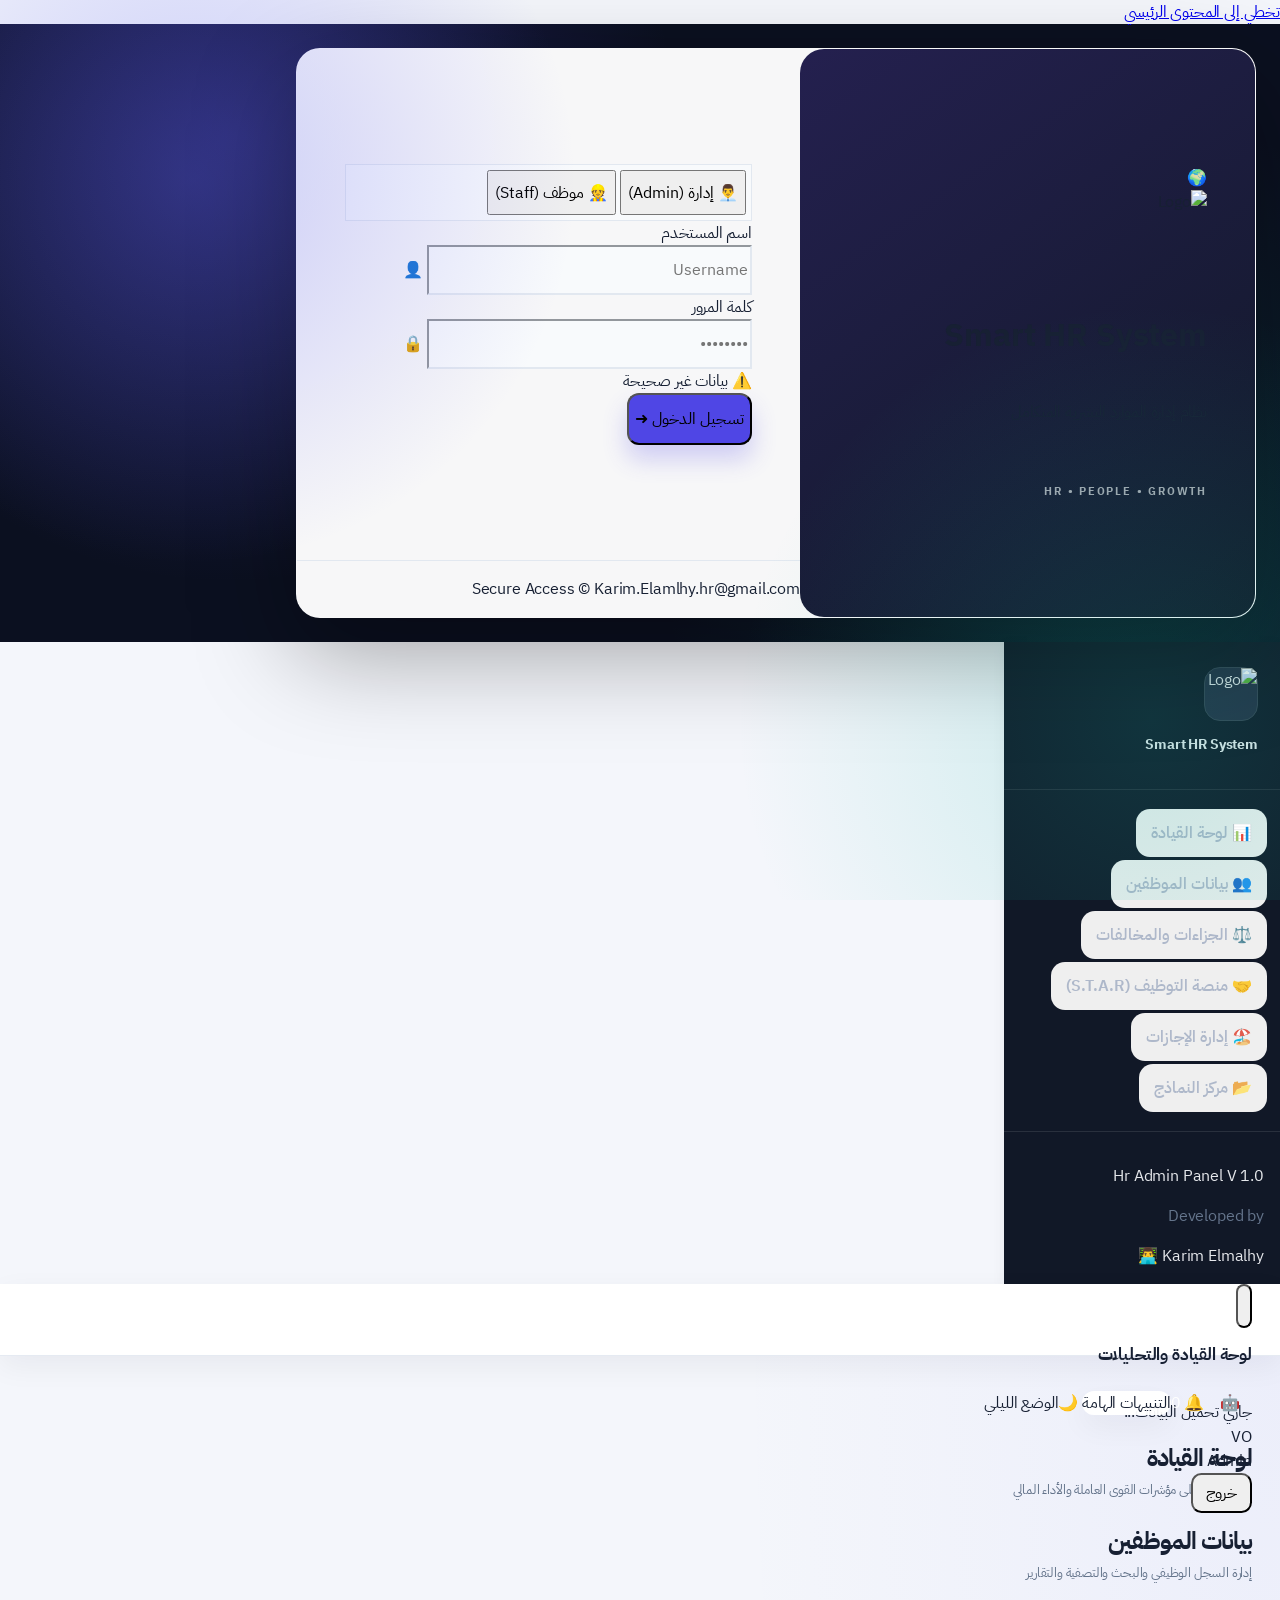
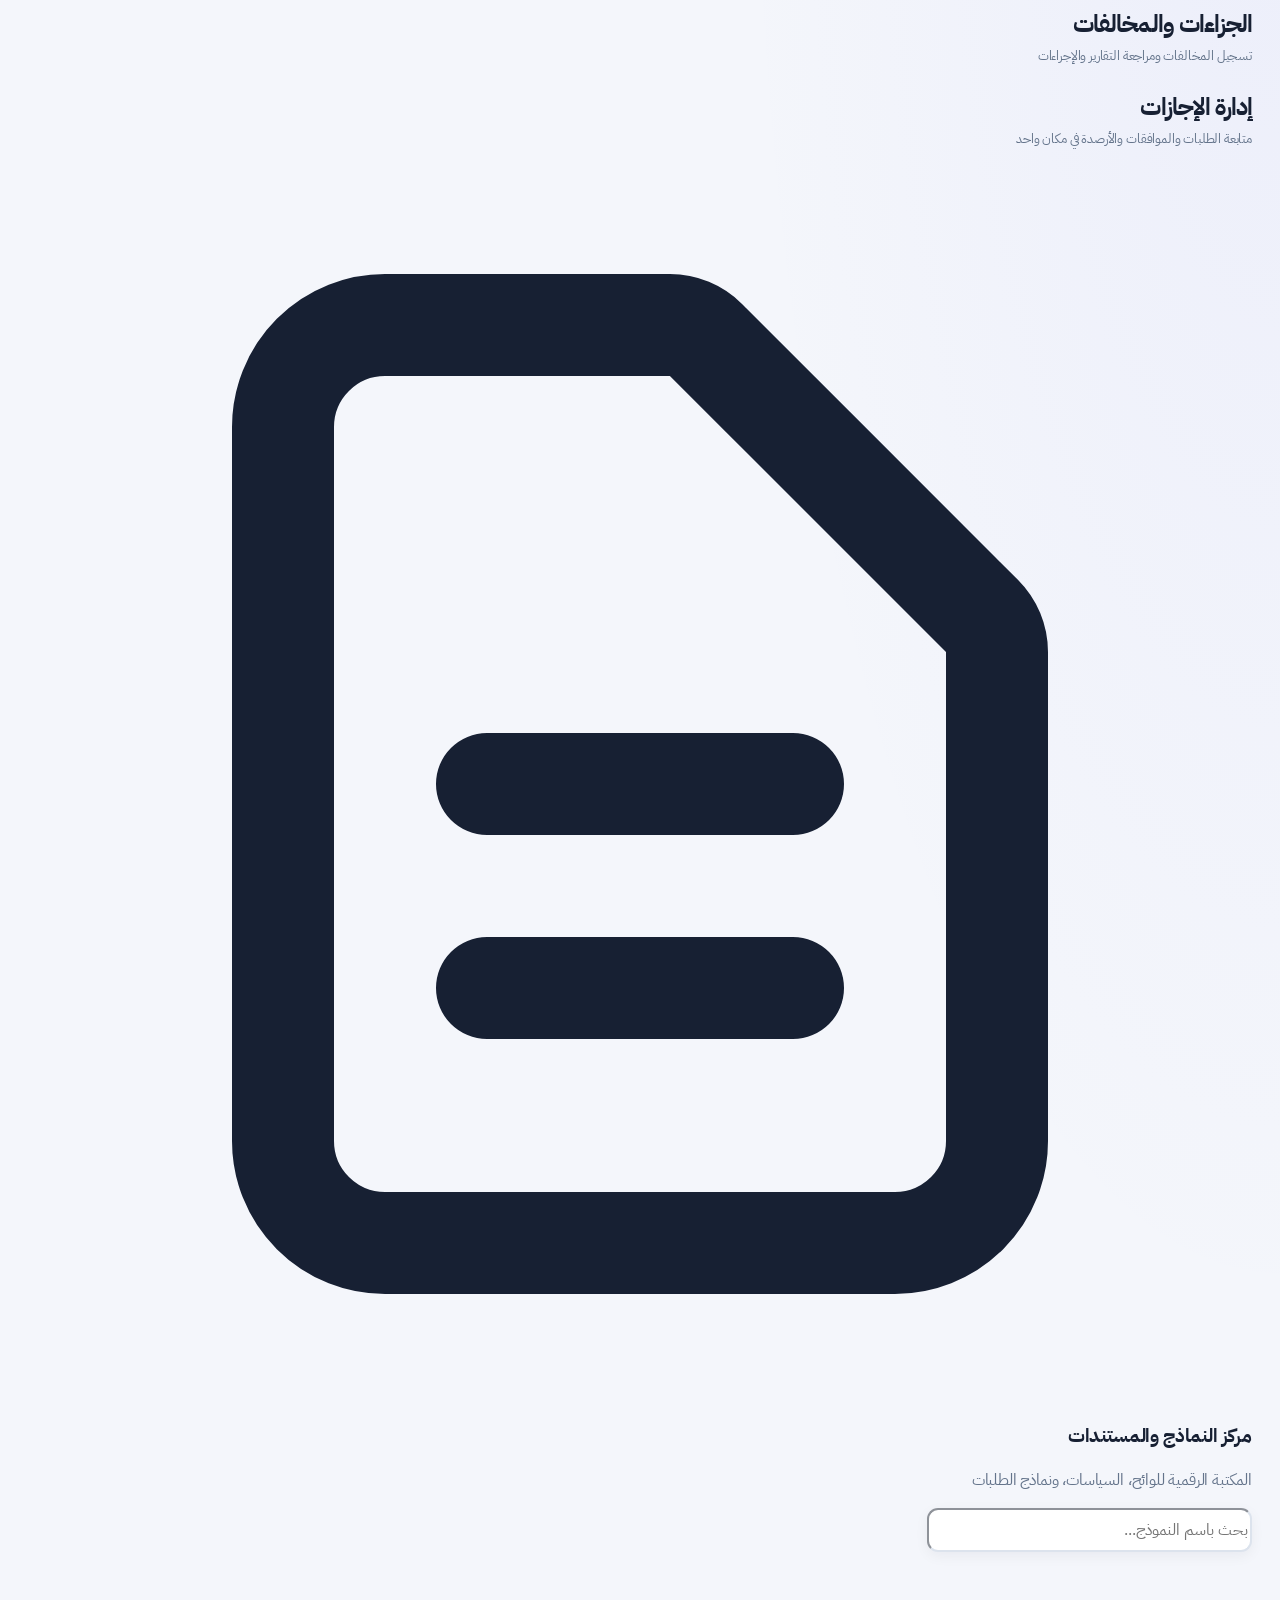
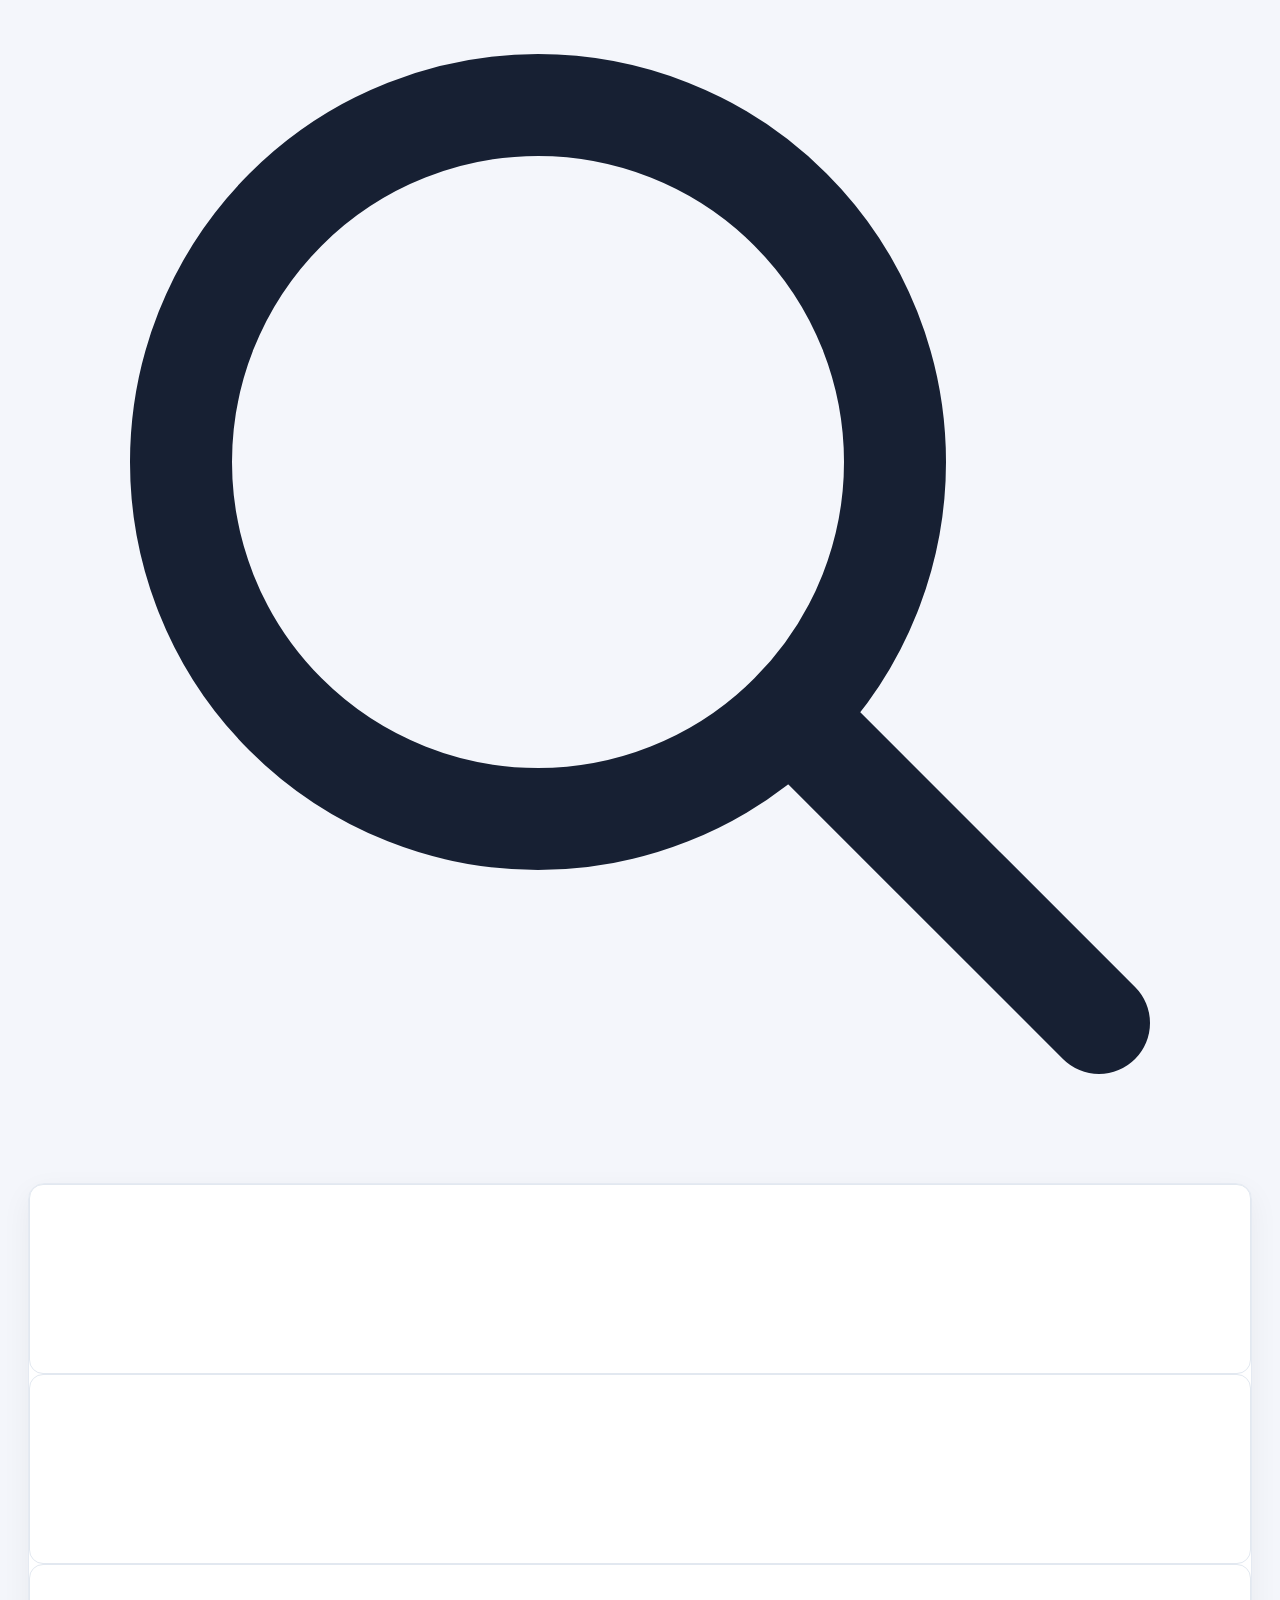
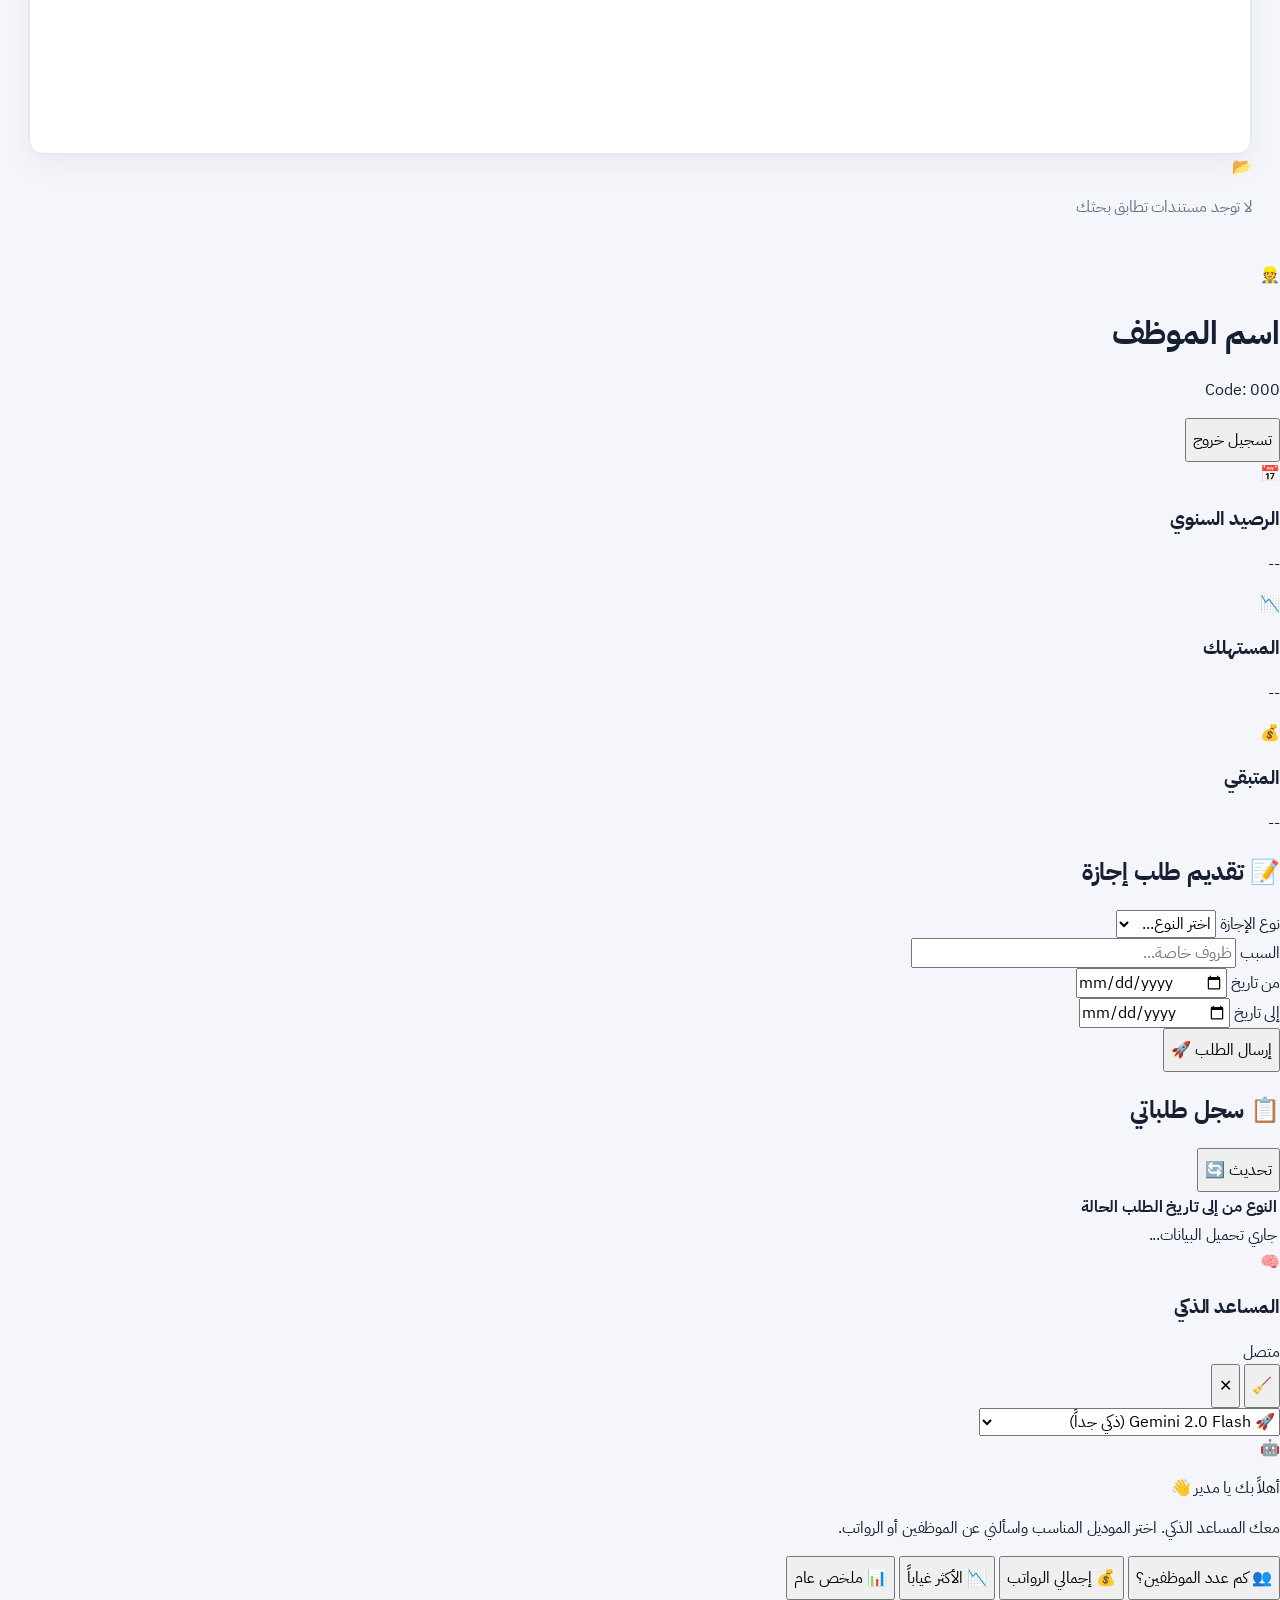
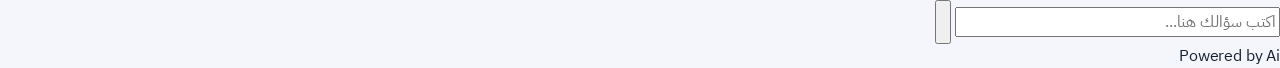
==== index.html @ 177638de "Hide employee portal when signing out" ====
<!DOCTYPE html>
<html dir="rtl" lang="ar">

<head>
  <meta charset="UTF-8">
  <meta name="viewport" content="width=device-width, initial-scale=1">
  <base target="_top">
  <script src="https://cdn.sheetjs.com/xlsx-latest/package/dist/xlsx.full.min.js"></script>
  <script src="js/config.js"></script>
  <script src="js/api_adapter.js"></script>
  <link href="https://fonts.googleapis.com/css2?family=Cairo:wght@400;500;600;700;800&family=IBM+Plex+Sans+Arabic:wght@400;500;600;700&display=swap" rel="stylesheet">
  <script src="https://cdn.tailwindcss.com"></script>
  <script>
    tailwind.config = {
      darkMode: 'class',
      theme: {
        extend: {
          colors: {
            virginia: {
              50: 'var(--color-primary-50)',
              100: 'var(--color-primary-100)',
              200: 'var(--color-primary-200)',
              300: 'var(--color-primary-300)',
              400: 'var(--color-primary-400)',
              500: 'var(--color-primary-500)',
              600: 'var(--color-primary-600)',
              700: 'var(--color-primary-700)',
              800: 'var(--color-primary-800)',
              900: 'var(--color-primary-900)'
            }
          },
          fontFamily: { cairo: ['Cairo', 'sans-serif'] }
        }
      }
    }
  </script>
  <link rel="icon" href="https://cdn-icons-png.flaticon.com/512/9187/9187604.png" type="image/png">
  <link rel="stylesheet" href="css/style.css">
  <link rel="stylesheet" href="css/design-system.css">
</head>

<body
    class="bg-gray-100 font-cairo text-gray-800 selection:bg-virginia-200 selection:text-virginia-900 overflow-hidden">

  <a href="#main-content" class="sr-only focus:not-sr-only focus:fixed focus:top-3 focus:right-3 focus:z-[100] focus:bg-white focus:text-virginia-800 focus:px-4 focus:py-3 focus:rounded-lg focus:shadow-lg">تخطي إلى المحتوى الرئيسي</a>

  <div id="login-screen" class="min-h-screen flex items-center justify-center relative bg-cover bg-center"
    style="background-image: url('https://images.unsplash.com/photo-1497215728101-856f4ea42174?ixlib=rb-1.2.1&auto=format&fit=crop&w=1950&q=80');">
    <div class="absolute inset-0 bg-virginia-900/80 backdrop-blur-sm z-0"></div>

    <div
      class="bg-white rounded-2xl shadow-2xl w-full max-w-lg z-10 overflow-hidden border border-gray-200 transform transition-all hover:scale-[1.01]">

      <div class="bg-gradient-to-r from-virginia-900 to-virginia-700 p-8 text-center text-white relative">
        <div class="absolute top-0 right-0 p-4 opacity-10 text-6xl">🌍</div>
        <img src="https://cdn-icons-png.flaticon.com/512/9187/9187604.png" alt="Logo" class="h-16 w-auto mx-auto mb-3 drop-shadow-lg bg-white rounded-full p-1">
        <h2 class="text-2xl font-bold tracking-wide">Smart HR System</h2>
        <p class="text-virginia-100 text-sm mt-1">نظام إدارة الموارد البشرية المتكامل</p>
      </div>

      <div class="p-8">
        <div class="flex bg-gray-100 p-1 rounded-xl mb-6 shadow-inner">
          <button type="button" onclick="toggleLoginMode('admin')" id="tab-admin" class="flex-1 py-2.5 rounded-lg text-sm font-bold transition-all shadow-md bg-white text-virginia-700">
                👨‍💼 إدارة (Admin)
            </button>
          <button type="button" onclick="toggleLoginMode('employee')" id="tab-employee" class="flex-1 py-2.5 rounded-lg text-sm font-bold transition-all text-gray-500 hover:text-gray-700">
                👷 موظف (Staff)
            </button>
        </div>

        <form onsubmit="return false;" class="space-y-5">
          <input type="hidden" id="login-mode" value="admin">

          <div class="group">
            <label class="block text-gray-700 text-xs font-bold mb-1.5 mr-1 transition group-focus-within:text-virginia-600" id="lbl-user">اسم المستخدم</label>
            <div class="relative">
              <input type="text" id="login-user" class="w-full pl-4 pr-10 py-3 rounded-lg bg-gray-50 border border-gray-200 focus:border-virginia-500 focus:ring-2 focus:ring-virginia-100 outline-none transition text-sm" placeholder="Username" required>
              <span class="absolute inset-y-0 right-0 flex items-center pr-3 text-gray-400">👤</span>
            </div>
          </div>

          <div id="pass-container" class="group transition-all duration-300 overflow-hidden h-auto opacity-100">
            <label class="block text-gray-700 text-xs font-bold mb-1.5 mr-1 transition group-focus-within:text-virginia-600">كلمة المرور</label>
            <div class="relative">
              <input type="password" id="login-pass" class="w-full pl-4 pr-10 py-3 rounded-lg bg-gray-50 border border-gray-200 focus:border-virginia-500 focus:ring-2 focus:ring-virginia-100 outline-none transition text-sm" placeholder="••••••••">
              <span class="absolute inset-y-0 right-0 flex items-center pr-3 text-gray-400">🔒</span>
            </div>
          </div>

          <div id="login-error"
            class="text-red-600 text-xs text-center font-bold hidden bg-red-50 p-3 rounded-lg border border-red-100 flex items-center justify-center gap-2 animate-pulse">
            <span>⚠️</span> <span id="error-text">بيانات غير صحيحة</span>
          </div>

          <button type="button" onclick="handleLogin(event)" id="btnLogin" class="w-full bg-gradient-to-r from-virginia-700 to-virginia-600 hover:from-virginia-800 hover:to-virginia-700 text-white font-bold py-3.5 rounded-xl shadow-lg hover:shadow-xl transition transform active:scale-[0.98] flex justify-center items-center gap-2">
                <span>تسجيل الدخول</span>
                <span class="text-lg">➜</span>
            </button>
        </form>
      </div>

      <div class="bg-gray-50 p-4 text-center border-t border-gray-100">
        <p class="text-[10px] text-gray-400">Secure Access &copy; Karim.Elamlhy.hr@gmail.com</p>
      </div>
    </div>
  </div>


  <div id="main-app" class="flex h-screen hidden opacity-0 transition-opacity duration-1000">

    <div id="sidebar-overlay" onclick="toggleSidebar()"
      class="fixed inset-0 bg-black/50 z-30 hidden transition-opacity md:hidden"></div>

    <aside id="main-sidebar" class="fixed z-30 inset-y-0 right-0 w-64 transition-transform duration-300 transform translate-x-full md:translate-x-0 md:static md:inset-0 bg-gray-900 text-white flex flex-col shadow-2xl overflow-hidden">

      <div class="p-6 text-center border-b border-[#2d3a24]">
        <div
          class="w-16 h-16 bg-white/10 rounded-full flex items-center justify-center mx-auto mb-3 border border-white/20">
          <img src="https://cdn-icons-png.flaticon.com/512/3135/3135715.png" alt="Logo" class="h-10 w-auto">
        </div>
        <h1 class="text-sm font-bold tracking-wide text-white app-title-display">Smart HR System</h1>
      </div>

      <nav class="flex-1 p-4 space-y-1 overflow-y-auto custom-scrollbar">

        <div id="nav-dashboard-container">
          <button onclick="switchView('dashboard'); closeSidebarOnMobile()" id="btn-dashboard" class="w-full flex items-center px-4 py-3 text-gray-300 hover:bg-white/10 hover:text-white transition-all rounded-lg group">
        <span class="text-lg ml-3 group-hover:scale-110 transition-transform">📊</span>
        <span class="font-medium text-sm">لوحة القيادة</span>
      </button>
        </div>

        <div id="nav-employees-container">
          <button onclick="switchView('employees'); closeSidebarOnMobile()" id="btn-employees" class="w-full flex items-center px-4 py-3 text-gray-300 hover:bg-white/10 hover:text-white transition-all rounded-lg group">
        <span class="text-lg ml-3 group-hover:scale-110 transition-transform">👥</span>
        <span class="font-medium text-sm">بيانات الموظفين</span>
      </button>
        </div>

        <div id="nav-penalties-container">
          <button onclick="switchView('penalties'); closeSidebarOnMobile()" id="btn-penalties" class="w-full flex items-center px-4 py-3 text-gray-300 hover:bg-white/10 hover:text-white transition-all rounded-lg group">
        <span class="text-lg ml-3 group-hover:scale-110 transition-transform">⚖️</span>
        <span class="font-medium text-sm">الجزاءات والمخالفات</span>
      </button>
        </div>

        <div id="nav-interview-container">
          <button onclick="switchView('interview'); closeSidebarOnMobile()" id="btn-interview" class="w-full flex items-center px-4 py-3 text-gray-300 hover:bg-white/10 hover:text-white transition-all rounded-lg group">
        <span class="text-lg ml-3 group-hover:scale-110 transition-transform">🤝</span>
        <span class="font-medium text-sm">منصة التوظيف (S.T.A.R)</span>
      </button>
        </div>

        <div id="nav-leaves-container">
          <button onclick="switchView('leaves'); closeSidebarOnMobile()" id="btn-leaves" class="w-full flex items-center px-4 py-3 text-gray-300 hover:bg-white/10 hover:text-white transition-all rounded-lg group">
        <span class="text-lg ml-3 group-hover:scale-110 transition-transform">🏖️</span>
        <span class="font-medium text-sm">إدارة الإجازات</span>
      </button>
        </div>

        <div id="nav-docs-container">
          <button onclick="switchView('docs'); closeSidebarOnMobile()" id="btn-docs" class="w-full flex items-center px-4 py-3 text-gray-300 hover:bg-white/10 hover:text-white transition-all rounded-lg group">
        <span class="text-lg ml-3 group-hover:scale-110 transition-transform">📂</span>
        <span class="font-medium text-sm">مركز النماذج</span>
      </button>
        </div>

        <div id="nav-settings-container" style="display:none;">
          <button onclick="switchView('settings'); closeSidebarOnMobile()" id="btn-settings" class="w-full flex items-center px-4 py-3 text-gray-300 hover:bg-white/10 hover:text-white transition-all rounded-lg group">
        <span class="text-lg ml-3 group-hover:scale-110 transition-transform">⚙️</span>
        <span class="font-medium text-sm">إعدادات النظام</span>
      </button>
        </div>

      </nav>

      <div class="p-4 border-t border-[#2d3a24] text-center">
        <p class="text-[10px] text-gray-400 mb-2 uppercase tracking-widest">Hr Admin Panel V 1.0</p>
        <p class="text-[9px] text-gray-500 mb-2">Developed by</p>
        <div
          class="bg-white/5 rounded-full py-1.5 px-4 inline-flex items-center gap-2 border border-white/10 hover:bg-white/10 transition-colors cursor-default">
          <span class="text-[11px] font-bold text-gray-200">Karim Elmalhy</span>
          <span class="text-xs">👨‍💻</span>
        </div>
      </div>

    </aside>

    <main id="main-content" class="flex-1 flex flex-col h-screen overflow-hidden relative" tabindex="-1">
      <header class="h-16 bg-white shadow flex items-center justify-between px-6 z-10">
        <button onclick="toggleSidebar()" class="md:hidden text-gray-600 hover:text-virginia-700 focus:outline-none ml-4 p-2 rounded-md hover:bg-gray-100 transition">
          <svg class="w-8 h-8" fill="none" stroke="currentColor" viewBox="0 0 24 24">
           <path stroke-linecap="round" stroke-linejoin="round" stroke-width="2" d="M4 6h16M4 12h16M4 18h16"></path>
          </svg>
        </button>
        <h2 id="page-title" class="text-lg font-bold text-gray-700">لوحة القيادة والتحليلات</h2>

        <div class="flex items-center gap-4">
          <div id="ai-header-btn" class="relative cursor-pointer transition transform hover:scale-110 hidden"
            onclick="toggleAIChat()">
            <div class="p-2 rounded-full hover:bg-gray-100 text-purple-600 hover:text-purple-700 transition">
              <span class="text-2xl">🤖</span>
            </div>
            <span class="absolute top-1 right-1 w-2.5 h-2.5 bg-green-500 border-2 border-white rounded-full"></span>
          </div>

          <div class="relative cursor-pointer" role="button" tabindex="0" aria-label="عرض التنبيهات" onclick="toggleAlerts()" onkeydown="if(event.key==='Enter'||event.key===' ') { event.preventDefault(); toggleAlerts(); }">
            <div class="relative">
              <span class="text-2xl text-gray-600 hover:text-virginia-600 transition">🔔</span>
              <span id="alert-badge" class="absolute -top-1 -right-1 bg-red-600 text-white text-[10px] font-bold px-1.5 py-0.5 rounded-full hidden">0</span>
            </div>
            <div id="alert-dropdown"
              class="absolute left-0 mt-3 w-80 bg-white border border-gray-200 shadow-xl rounded-lg hidden z-50 max-h-96 overflow-y-auto">
              <div class="p-3 border-b bg-gray-50 font-bold text-sm text-gray-700">التنبيهات الهامة</div>
              <div id="alert-list" class="divide-y divide-gray-100"></div>
            </div>
          </div>
          <div role="button" tabindex="0" aria-label="تبديل الوضع الليلي" onclick="toggleDarkMode()" onkeydown="if(event.key==='Enter'||event.key===' ') { event.preventDefault(); toggleDarkMode(); }"
            class="cursor-pointer p-2 rounded-full hover:bg-gray-100 transition relative group">
            <span id="dark-icon" class="text-2xl">🌙</span>
            <span class="absolute -bottom-8 left-1/2 -translate-x-1/2 bg-gray-800 text-white text-xs px-2 py-1 rounded opacity-0 group-hover:opacity-100 transition">الوضع الليلي</span>
          </div>

          <div class="flex items-center gap-2 border-r pr-4 mr-4 border-gray-300">
            <div
              class="h-8 w-8 bg-virginia-100 text-virginia-700 rounded-full flex items-center justify-center font-bold text-sm border border-virginia-200">
              VO</div>
            <span class="text-sm font-bold text-gray-700" id="userNameDisplay">Admin</span>
          </div>

          <button onclick="logout()" class="text-xs text-red-500 hover:text-red-700 font-bold border border-red-200 px-2 py-1 rounded hover:bg-red-50 transition">
              خروج
          </button>
        </div>
      </header>

      <div class="flex-1 overflow-auto bg-gray-50 p-6 relative">
        <div id="loader" class="absolute inset-0 flex flex-col justify-center items-center bg-white/95 z-50">
          <div class="animate-spin h-12 w-12 border-4 border-virginia-600 rounded-full border-t-transparent mb-4"></div>
          <p class="text-virginia-700 font-bold">جاري تحميل البيانات...</p>
        </div>

        <div id="view-dashboard" class="hidden">
          <?!= include('Dashboard'); ?>
        </div>
        <div id="view-employees" class="hidden">
          <?!= include('Employees'); ?>
        </div>
        <div id="view-penalties" class="hidden h-full">
          <?!= include('Penalties'); ?>
        </div>
        <div id="view-interview" class="hidden h-full">
          <?!= include('Interview'); ?>
        </div>
        <div id="view-leaves" class="hidden h-full">
          <?!= include('Leaves'); ?>
        </div>
        <div id="view-settings" class="hidden">
          <?!= include('Settings'); ?>
        </div>
        <div id="view-docs" class="hidden h-full animate-fade-in p-6 md:p-8 overflow-y-auto">
    
            <div class="mb-8 flex flex-col md:flex-row justify-between items-end gap-4 border-b border-gray-100 pb-6">
              <div class="flex items-center gap-4">
                <div class="bg-virginia-100 p-3 rounded-2xl text-virginia-600">
                  <svg class="w-8 h-8" fill="none" stroke="currentColor" viewBox="0 0 24 24"><path stroke-linecap="round" stroke-linejoin="round" stroke-width="2" d="M9 12h6m-6 4h6m2 5H7a2 2 0 01-2-2V5a2 2 0 012-2h5.586a1 1 0 01.707.293l5.414 5.414a1 1 0 01.293.707V19a2 2 0 01-2 2z"></path></svg>
                </div>
                <div>
                  <h3 class="text-2xl font-bold text-gray-800">مركز النماذج والمستندات</h3>
                  <p class="text-gray-500 text-sm mt-1">المكتبة الرقمية للوائح، السياسات، ونماذج الطلبات</p>
                </div>
              </div>

              <div class="relative w-full md:w-72 group">
                <input type="text" id="docs-search" onkeyup="filterDocs()" 
                      class="w-full pl-4 pr-10 py-3 rounded-xl border border-gray-200 bg-gray-50 focus:bg-white focus:ring-2 focus:ring-virginia-500 focus:border-transparent outline-none transition-all shadow-sm text-right" 
                      placeholder="بحث باسم النموذج...">
                <span class="absolute right-3 top-3 text-gray-400 group-focus-within:text-virginia-500 transition-colors">
                  <svg class="w-5 h-5" fill="none" stroke="currentColor" viewBox="0 0 24 24"><path stroke-linecap="round" stroke-linejoin="round" stroke-width="2" d="M21 21l-6-6m2-5a7 7 0 11-14 0 7 7 0 0114 0z"></path></svg>
                </span>
              </div>
            </div>

            <div id="docs-grid" class="grid grid-cols-1 md:grid-cols-2 lg:grid-cols-3 xl:grid-cols-4 gap-6">
              <div class="col-span-full grid grid-cols-1 md:grid-cols-3 gap-6 animate-pulse">
                  <div class="h-40 bg-gray-200 rounded-2xl"></div>
                  <div class="h-40 bg-gray-200 rounded-2xl"></div>
                  <div class="h-40 bg-gray-200 rounded-2xl"></div>
              </div>
            </div>
          
          <div id="no-docs-msg" class="hidden text-center py-12">
              <div class="inline-block p-4 rounded-full bg-gray-50 mb-3 text-4xl">📂</div>
              <p class="text-gray-500">لا توجد مستندات تطابق بحثك</p>
          </div>
       </div>
      </div>
  </div>
  </main>
  </div>

  <div id="employee-portal" class="min-h-screen bg-gray-50 hidden font-cairo">
    <header class="bg-virginia-800 text-white shadow-lg">
      <div class="container mx-auto px-4 py-4 flex justify-between items-center">
        <div class="flex items-center gap-3">
          <div class="h-10 w-10 bg-white/20 rounded-full flex items-center justify-center text-xl">👷</div>
          <div>
            <h1 class="font-bold text-lg" id="emp-portal-name">اسم الموظف</h1>
            <p class="text-xs text-virginia-200" id="emp-portal-code">Code: 000</p>
          </div>
        </div>
        <button onclick="logout()" class="text-sm bg-white/10 hover:bg-white/20 px-3 py-1.5 rounded transition">تسجيل خروج</button>
      </div>
    </header>
    <div class="grid grid-cols-1 md:grid-cols-3 gap-4 mb-6">
      <div class="bg-blue-50 p-4 rounded-xl border border-blue-100 shadow-sm flex flex-col items-center">
        <span class="text-2xl mb-1">📅</span>
        <h3 class="text-blue-800 font-bold text-sm">الرصيد السنوي</h3>
        <p class="text-2xl font-bold text-blue-600 mt-1" id="balance-total">--</p>
      </div>
      <div class="bg-red-50 p-4 rounded-xl border border-red-100 shadow-sm flex flex-col items-center">
        <span class="text-2xl mb-1">📉</span>
        <h3 class="text-red-800 font-bold text-sm">المستهلك</h3>
        <p class="text-2xl font-bold text-red-600 mt-1" id="balance-used">--</p>
      </div>
      <div class="bg-green-50 p-4 rounded-xl border border-green-100 shadow-sm flex flex-col items-center">
        <span class="text-2xl mb-1">💰</span>
        <h3 class="text-green-800 font-bold text-sm">المتبقي</h3>
        <p class="text-3xl font-bold text-green-600 mt-1" id="balance-remaining">--</p>
      </div>
    </div>
    <div class="container mx-auto px-4 py-8 max-w-4xl">
      <div class="bg-white rounded-xl shadow-md p-6 mb-8 border-t-4 border-virginia-500">
        <h2 class="text-xl font-bold text-gray-800 mb-4 flex items-center gap-2"><span>📝</span> تقديم طلب إجازة</h2>
        <form onsubmit="handleLeaveSubmit(event)" class="grid grid-cols-1 md:grid-cols-2 gap-4">
          <div class="col-span-2 md:col-span-1">
            <label class="block text-gray-700 text-sm font-bold mb-2">نوع الإجازة</label>
            <select id="leave-type" class="w-full p-2 border rounded-lg bg-gray-50 focus:ring-2 focus:ring-virginia-200 outline-none" required>
                        <option value="">اختر النوع...</option>
                        <option value="اعتيادي">إجازة اعتيادية</option>
                        <option value="عارضة">إجازة عارضة</option>
                        <option value="مرضي">إجازة مرضية</option>
                        <option value="بدل راحة">بدل راحة</option>
                    </select>
          </div>
          <div class="col-span-2 md:col-span-1">
            <label class="block text-gray-700 text-sm font-bold mb-2">السبب</label>
            <input type="text" id="leave-reason" class="w-full p-2 border rounded-lg bg-gray-50 focus:ring-2 focus:ring-virginia-200 outline-none" placeholder="ظروف خاصة...">
          </div>
          <div>
            <label class="block text-gray-700 text-sm font-bold mb-2">من تاريخ</label>
            <input type="date" id="leave-start" class="w-full p-2 border rounded-lg bg-gray-50 focus:ring-2 focus:ring-virginia-200 outline-none" required>
          </div>
          <div>
            <label class="block text-gray-700 text-sm font-bold mb-2">إلى تاريخ</label>
            <input type="date" id="leave-end" class="w-full p-2 border rounded-lg bg-gray-50 focus:ring-2 focus:ring-virginia-200 outline-none" required>
          </div>
          <div class="col-span-2 mt-2">
            <button type="submit" id="btn-leave-submit" class="w-full bg-virginia-600 hover:bg-virginia-700 text-white font-bold py-3 rounded-lg shadow transition flex justify-center items-center gap-2">إرسال الطلب 🚀</button>
          </div>
        </form>
      </div>

      <div class="bg-white rounded-xl shadow-md p-6">
        <div class="flex justify-between items-center mb-4">
          <h2 class="text-xl font-bold text-gray-800 flex items-center gap-2"><span>📋</span> سجل طلباتي</h2>
          <button onclick="loadEmployeeRequests()" class="text-sm text-virginia-600 hover:underline">تحديث 🔄</button>
        </div>
        <div class="overflow-x-auto">
          <table class="w-full text-sm text-right">
            <thead class="bg-gray-100 text-gray-600">
              <tr>
                <th class="p-3 rounded-r-lg">النوع</th>
                <th class="p-3">من</th>
                <th class="p-3">إلى</th>
                <th class="p-3">تاريخ الطلب</th>
                <th class="p-3 rounded-l-lg">الحالة</th>
              </tr>
            </thead>
            <tbody id="leaves-history-body" class="text-gray-700 divide-y">
              <tr>
                <td colspan="5" class="p-4 text-center">جاري تحميل البيانات...</td>
              </tr>
            </tbody>
          </table>
        </div>
      </div>
    </div>
  </div>

  <div id="ai-window"
    class="fixed top-20 left-10 w-[400px] h-[600px] max-h-[80vh] flex flex-col z-50 hidden transition-all duration-300 transform scale-95 opacity-0     origin-top-left font-cairo shadow-2xl">
    <div class="absolute inset-0 bg-white/95 backdrop-blur-xl rounded-3xl shadow-2xl border border-white/50"></div>
    <div class="relative z-10 flex flex-col h-full rounded-3xl overflow-hidden">
      <div class="bg-gradient-to-r from-virginia-800 to-virginia-600 p-4 flex flex-col gap-3 text-white shadow-md">
        <div class="flex justify-between items-center">
          <div class="flex items-center gap-3">
            <div
              class="w-10 h-10 bg-white/20 rounded-full flex items-center justify-center backdrop-blur-md border border-white/30 shadow-inner">
              <span class="text-xl">🧠</span>
            </div>
            <div>
              <h3 class="font-bold text-base">المساعد الذكي</h3>
              <div class="flex items-center gap-1.5 opacity-80">
                <span class="w-2 h-2 bg-green-400 rounded-full animate-pulse"></span>
                <span class="text-[10px]">متصل</span>
              </div>
            </div>
          </div>
          <div class="flex items-center gap-1">
            <button onclick="clearChat()" class="p-2 hover:bg-white/10 rounded-full transition text-white/80 hover:text-white" title="مسح المحادثة">🧹</button>
            <button onclick="toggleAIChat()" class="p-2 hover:bg-white/10 rounded-full transition text-white" title="إغلاق">✕</button>
          </div>
        </div>
        <select id="ai-model-select" class="w-full bg-white/10 border border-white/20 text-white text-xs rounded-lg p-2 focus:bg-white/20 focus:outline-none transition cursor-pointer">
                <option value="google/gemini-2.0-flash-exp:free" class="text-gray-900">🚀 Gemini 2.0 Flash (ذكي جداً)</option>
                <option value="meta-llama/llama-3.3-70b-instruct:free" class="text-gray-900">🦙 Llama 3.3 (ممتاز في العربي)</option>
                <option value="deepseek/deepseek-r1:free" class="text-gray-900">🐳 DeepSeek R1 (تحليل عميق)</option>
                <option value="mistralai/devstral-2512:free" class="text-gray-900"> 🌝 Mistral: Devstral 2 2512 (free)</option>
                <option value="xiaomi/mimo-v2-flash:free" class="text-gray-900">🧠 Xiaomi: MiMo-V2-Flash (free) (خفيف)</option>
                <option value="google/gemma-3-27b-it:free" class="text-gray-900">🔥 Google: Gemma 3 (خفيف)</option>

            </select>
      </div>

      <div id="ai-messages" class="flex-1 p-5 overflow-y-auto space-y-5 scroll-smooth custom-scrollbar">
        <div class="flex items-start gap-3 animate-fade-in-up">
          <div
            class="w-9 h-9 bg-gradient-to-br from-indigo-100 to-purple-100 rounded-2xl flex items-center justify-center text-lg shadow-sm border border-white">
            🤖</div>
          <div
            class="bg-white/80 p-4 rounded-2xl rounded-tr-none shadow-sm text-gray-700 text-sm border border-gray-100 backdrop-blur-sm">
            <p class="font-bold text-virginia-800 mb-1">أهلاً بك يا مدير 👋</p>
            <p class="leading-relaxed">معك المساعد الذكي. اختر الموديل المناسب واسألني عن الموظفين أو الرواتب.</p>
          </div>
        </div>
        <div id="quick-suggestions" class="grid grid-cols-2 gap-2 mt-4 animate-fade-in-up delay-100">
          <button onclick="usePrompt('كم عدد الموظفين الحاليين؟')" class="text-xs bg-indigo-50 hover:bg-indigo-100 text-indigo-700 p-3 rounded-xl border border-indigo-100 transition text-right shadow-sm hover:shadow-md">👥 كم عدد الموظفين؟</button>
          <button onclick="usePrompt('ما هو إجمالي الرواتب هذا الشهر؟')" class="text-xs bg-green-50 hover:bg-green-100 text-green-700 p-3 rounded-xl border border-green-100 transition text-right shadow-sm hover:shadow-md">💰 إجمالي الرواتب</button>
          <button onclick="usePrompt('من هم الموظفين الأكثر غياباً؟')" class="text-xs bg-red-50 hover:bg-red-100 text-red-700 p-3 rounded-xl border border-red-100 transition text-right shadow-sm hover:shadow-md">📉 الأكثر غياباً</button>
          <button onclick="usePrompt('لخص لي وضع الشركة الحالي')" class="text-xs bg-amber-50 hover:bg-amber-100 text-amber-700 p-3 rounded-xl border border-amber-100 transition text-right shadow-sm hover:shadow-md">📊 ملخص عام</button>
        </div>
      </div>

      <div class="p-4 bg-white/80 backdrop-blur-md border-t border-gray-200/60">
        <div class="relative flex items-center gap-2">
          <input type="text" id="ai-input" placeholder="اكتب سؤالك هنا..." class="w-full bg-gray-100/50 border border-gray-200 text-gray-800 text-sm rounded-xl pl-4 pr-4 py-3.5 focus:outline-none focus:ring-2 focus:ring-virginia-500/50 focus:bg-white transition shadow-inner placeholder-gray-400" onkeypress="if(event.key === 'Enter') sendAIMessage()">
          <button onclick="sendAIMessage()" id="btn-send-ai" class="absolute left-2 bg-gradient-to-r from-virginia-700 to-virginia-600 hover:from-virginia-800 hover:to-virginia-700 text-white p-2 rounded-lg shadow-lg hover:shadow-xl transition transform active:scale-95 disabled:opacity-50 disabled:cursor-not-allowed group">
                    <svg class="w-5 h-5 transform group-hover:-translate-x-0.5 transition-transform" fill="none" stroke="currentColor" viewBox="0 0 24 24"><path stroke-linecap="round" stroke-linejoin="round" stroke-width="2" d="M5 12h14M5 12l6 6m-6-6l6-6"></path></svg>
                </button>
        </div>
        <div class="text-center mt-2">
          <span class="text-[10px] text-gray-400 font-medium">Powered by Ai </span>
        </div>
      </div>
    </div>
  </div>
  </div>
  </div>
  </div>
  <style>
    .custom-scrollbar::-webkit-scrollbar {
      width: 6px;
    }

    .custom-scrollbar::-webkit-scrollbar-thumb {
      background-color: #cbd5e1;
      border-radius: 20px;
    }

    @keyframes bounce-slow {

      0%,
      100% {
        transform: translateY(-5%);
      }

      50% {
        transform: translateY(5%);
      }
    }

    .animate-bounce-slow {
      animation: bounce-slow 3s infinite ease-in-out;
    }

    @keyframes fadeInUp {
      from {
        opacity: 0;
        transform: translateY(10px);
      }

      to {
        opacity: 1;
        transform: translateY(0);
      }
    }

    .animate-fade-in-up {
      animation: fadeInUp 0.4s ease-out forwards;
    }

    /* ==========================================
   🌙 ستايلات الوضع الليلي (Global Dark Mode)
   ========================================== */
    html.dark body {
      background-color: #111827 !important;
      /* خلفية الصفحة */
      color: #f3f4f6 !important;
      /* لون النص */
    }

    /* تحويل الكروت والقوائم للون غامق */
    html.dark .bg-white,
    html.dark .bg-gray-50 {
      background-color: #1f2937 !important;
      /* رمادي غامق */
      color: #e5e7eb !important;
      border-color: #374151 !important;
    }

    /* تحويل النصوص الغامقة لفاتحة */
    html.dark .text-gray-800,
    html.dark .text-gray-700,
    html.dark .text-gray-600 {
      color: #d1d5db !important;
    }

    /* تحويل الحقول (Inputs) */
    html.dark input,
    html.dark select,
    html.dark textarea {
      background-color: #374151 !important;
      color: #fff !important;
      border-color: #4b5563 !important;
    }

    /* استثناءات (عشان الأزرار الملونة متخربش) */
    html.dark .bg-red-600,
    html.dark .bg-virginia-600,
    html.dark .bg-green-500 {
      color: white !important;
      /* الحفاظ على لون النص أبيض */
    }
  </style>

<script>
    // ==========================================
    // الهوية البصرية ثابتة في css/design-system.css ولا توجد أدوات لتغييرها هنا.

    // 📱 إدارة القائمة الجانبية
    // ==========================================
    function toggleSidebar() {
        const sidebar = document.getElementById('main-sidebar');
        const overlay = document.getElementById('sidebar-overlay');
        if (!sidebar) return;
        
        if (sidebar.classList.contains('translate-x-full')) {
            sidebar.classList.remove('translate-x-full');
            if(overlay) overlay.classList.remove('hidden');
        } else {
            sidebar.classList.add('translate-x-full');
            if(overlay) overlay.classList.add('hidden');
        }
    }

    function closeSidebarOnMobile() {
        if (window.innerWidth < 768) {
            const sidebar = document.getElementById('main-sidebar');
            const overlay = document.getElementById('sidebar-overlay');
            if(sidebar) sidebar.classList.add('translate-x-full');
            if(overlay) overlay.classList.add('hidden');
        }
    }

    // ==========================================
    // 🔐 إدارة تسجيل الدخول (Login)
    // ==========================================
    function toggleLoginMode(mode) {
        const modeEl = document.getElementById('login-mode');
        if(modeEl) modeEl.value = mode;

        const btnAdmin = document.getElementById('tab-admin');
        const btnEmp = document.getElementById('tab-employee');
        const passContainer = document.getElementById('pass-container');
        const userInput = document.getElementById('login-user');
        const passInput = document.getElementById('login-pass');
        const labelUser = document.getElementById('lbl-user');

        if (mode === 'employee') {
            btnEmp.className = "flex-1 py-2.5 rounded-lg text-sm font-bold transition-all shadow-md bg-white text-virginia-700";
            btnAdmin.className = "flex-1 py-2.5 rounded-lg text-sm font-bold transition-all text-gray-500 hover:text-gray-700";
            labelUser.innerText = "رقم الملف (الكود الوظيفي)";
            userInput.placeholder = "مثال: 1020";
            userInput.value = "";
            if(passContainer) {
                passContainer.style.height = '0px'; 
                passContainer.style.opacity = '0';
                passContainer.style.overflow = 'hidden';
            }
            if(passInput) passInput.removeAttribute('required');
        } else {
            btnAdmin.className = "flex-1 py-2.5 rounded-lg text-sm font-bold transition-all shadow-md bg-white text-virginia-700";
            btnEmp.className = "flex-1 py-2.5 rounded-lg text-sm font-bold transition-all text-gray-500 hover:text-gray-700";
            labelUser.innerText = "اسم المستخدم";
            userInput.placeholder = "Username";
            userInput.value = "";
            if(passContainer) {
                passContainer.style.height = 'auto'; 
                passContainer.style.opacity = '1';
            }
            if(passInput) passInput.setAttribute('required', 'true');
        }
    }

    function handleLogin(e) {
        if (e) e.preventDefault();
        
        const userEl = document.getElementById('login-user'); 
        const passEl = document.getElementById('login-pass'); 
        const btn = document.getElementById('btnLogin');      
        const errorDiv = document.getElementById('login-error');
        const errorText = document.getElementById('error-text');
        const modeEl = document.getElementById('login-mode');
        const mode = modeEl ? modeEl.value : 'admin';

        const username = userEl ? userEl.value.trim() : "";
        const password = passEl ? passEl.value.trim() : "";

        if (!username || (mode === 'admin' && !password)) {
            if(errorText) errorText.innerText = "يرجى إدخال البيانات المطلوبة";
            if(errorDiv) errorDiv.classList.remove('hidden');
            return;
        }

        if(errorDiv) errorDiv.classList.add('hidden');
        const originalContent = btn.innerHTML; 
        btn.innerHTML = `<span>⏳ جاري التحقق...</span>`;
        btn.disabled = true;

        const loginMethod = mode === 'employee' ? 'loginEmployeeByCode' : 'checkLogin';
        google.script.run
            .withSuccessHandler((res) => {
                btn.innerHTML = originalContent;
                btn.disabled = false;

                if (res.success) {
                    // Start a clean session so an old admin session cannot leak into employee login.
                    localStorage.clear();
                    if (res.token) localStorage.setItem('authToken', res.token);

                    if (mode === 'employee') {
                        localStorage.setItem('empCode', res.empCode || res.code || username);
                        localStorage.setItem('empName', res.name || 'Employee');
                    } else {
                        localStorage.setItem('currentUser', res.username);
                        localStorage.setItem('currentUserName', res.name || res.username);
                        localStorage.setItem('currentUserRole', res.role);
                        localStorage.setItem('currentUserDept', res.department || "");
                        localStorage.setItem('userPermissions', JSON.stringify(res.permissions || {}));
                        localStorage.setItem('empCode', res.empCode || "");
                        localStorage.setItem('empName', res.name || res.username);
                    }

                    if(typeof restoreSession === 'function') restoreSession();
                    else location.reload();
                } else {
                    if(errorText) errorText.innerText = res.message || "بيانات الدخول غير صحيحة";
                    if(errorDiv) errorDiv.classList.remove('hidden');
                    if(passEl) { passEl.value = ''; passEl.focus(); }
                }
            })
            .withFailureHandler((err) => {
                btn.innerHTML = originalContent;
                btn.disabled = false;
                if(errorText) errorText.innerText = "خطأ في الاتصال بالسيرفر";
                if(errorDiv) errorDiv.classList.remove('hidden');
                console.error(err);
            })
            [loginMethod](...(mode === 'employee' ? [username] : [username, password]));
    }

    function logout() {
        localStorage.clear();
        sessionStorage.clear();
        const mainApp = document.getElementById('main-app');
        const employeePortal = document.getElementById('employee-portal');
        const loginScreen = document.getElementById('login-screen');
        if (mainApp) mainApp.classList.add('hidden');
        if (employeePortal) employeePortal.classList.add('hidden');
        if (loginScreen) {
            loginScreen.classList.remove('hidden');
            loginScreen.style.opacity = "1";
        }
        const loginUser = document.getElementById('login-user');
        const loginPass = document.getElementById('login-pass');
        if (loginUser) loginUser.value = "";
        if (loginPass) loginPass.value = "";
    }

    // ==========================================
    // 🔄 استعادة الجلسة والتنقل
    // ==========================================
    function restoreSession() {
        const role = localStorage.getItem('currentUserRole');
        const permsStr = localStorage.getItem('userPermissions');
        const empCode = localStorage.getItem('empCode'); 

        // 1. حالة الأدمن/المدير
        if (role && permsStr) {
            let perms = {};
            try { perms = JSON.parse(permsStr); } catch (e) { logout(); return; }

            document.getElementById('login-screen').classList.add('hidden');
            document.getElementById('employee-portal').classList.add('hidden');
            const mainApp = document.getElementById('main-app');
            mainApp.classList.remove('hidden');
            setTimeout(() => mainApp.classList.remove('opacity-0'), 50);

            const name = localStorage.getItem('currentUserName');
            if (document.getElementById('userNameDisplay')) document.getElementById('userNameDisplay').innerText = name;
            
            const aiBtn = document.getElementById('ai-header-btn');
            if(aiBtn) aiBtn.classList.remove('hidden');

            const menuMap = [
                { id: 'nav-dashboard-container', perm: perms.dashboard },
                { id: 'nav-employees-container', perm: perms.emp_view },
                { id: 'nav-penalties-container', perm: perms.penalties },
                { id: 'nav-settings-container', perm: perms.settings },
                { id: 'nav-interview-container', perm: perms.interview },
                { id: 'nav-leaves-container', perm: perms.leaves },
                { id: 'nav-docs-container', perm: perms.docs }
            ];

            menuMap.forEach(item => {
                const el = document.getElementById(item.id);
                if (el) {
                    el.style.display = (role === 'Admin' || item.perm === true) ? 'block' : 'none';
                }
            });

            if (role === 'Admin' || perms.dashboard) switchView('dashboard');
            else if (perms.emp_view) switchView('employees');
            else switchView('settings');

            if (typeof loadData === 'function') loadData();
        } 
        // 2. حالة الموظف (Portal)
        else if (empCode) { 
            const name = localStorage.getItem('empName');
            if(document.getElementById('emp-portal-name')) document.getElementById('emp-portal-name').innerText = name;
            if(document.getElementById('emp-portal-code')) document.getElementById('emp-portal-code').innerText = "Code: " + empCode;

            document.getElementById('login-screen').classList.add('hidden');
            document.getElementById('main-app').classList.add('hidden');
            document.getElementById('employee-portal').classList.remove('hidden');
            
            if (typeof loadEmployeeRequests === 'function') loadEmployeeRequests();
            if (typeof loadBalance === 'function') loadBalance();
        }
    }

    async function switchView(view) {
        const allViews = ['dashboard', 'employees', 'penalties', 'interview', 'leaves', 'docs', 'settings'];
        closeSettingsModal();

        allViews.forEach(v => {
            const el = document.getElementById('view-' + v);
            const btn = document.getElementById('btn-' + v);
            
            if (el) {
                if (v === view) {
                    el.classList.remove('hidden');
                    el.classList.add('animate-fade-in');
                } else {
                    el.classList.add('hidden');
                    el.classList.remove('animate-fade-in');
                }
            }
            if (btn) {
                if (v === view) {
                    btn.classList.add('bg-virginia-700', 'text-white', 'shadow-md');
                    btn.classList.remove('text-gray-300', 'hover:bg-white/10');
                } else {
                    btn.classList.remove('bg-virginia-700', 'text-white', 'shadow-md');
                    btn.classList.add('text-gray-300', 'hover:bg-white/10');
                }
            }
        });

        // تحميل المحتوى الخارجي
        const viewEl = document.getElementById('view-' + view);
        if (viewEl && !viewEl.dataset.loaded) {
          const fileName = view.charAt(0).toUpperCase() + view.slice(1) + '.html';
          try {
            const resp = await fetch('views/' + fileName);
            if (resp.ok) {
              const html = await resp.text();
              viewEl.innerHTML = html;
              viewEl.dataset.loaded = '1';
            }
          } catch (e) { console.warn('Fallback to embedded view'); }
        }

        // تشغيل دوال الصفحة
        if (view === 'dashboard') {
            if (typeof populateFilters === 'function') populateFilters();
            if (typeof initTurnoverDates === 'function') initTurnoverDates();
            if (typeof populateTurnoverFilters === 'function') populateTurnoverFilters();
            if (typeof renderDashboard === 'function') renderDashboard();
            if (!allData || allData.length === 0) {
                const dataStatus = document.getElementById('advanced-data-status');
                if (dataStatus) {
                    dataStatus.textContent = "في انتظار بيانات الموظفين أو لا توجد سجلات متاحة";
                    dataStatus.className = "inline-flex items-center gap-2 text-xs font-bold rounded-full px-3 py-2 text-amber-800 bg-amber-50 border border-amber-200";
                }
            }
        }
        if (view === 'employees' && typeof renderTable === 'function') renderTable(allData || []);
        if (view === 'docs' && typeof loadCompanyDocs === 'function') loadCompanyDocs();
        if (view === 'leaves' && typeof initLeavesManagement === 'function') initLeavesManagement();
        if (view === 'settings' && typeof initSettingsPage === 'function') initSettingsPage();
        if (view === 'penalties' && typeof loadViolationTypes === 'function') loadViolationTypes();
        
        closeSidebarOnMobile();
    }

    // ==========================================
    // ⚙️ إعدادات النظام وتطبيقاته
    // ==========================================
    function applySystemSettings() {
        google.script.run.withSuccessHandler(settings => {
            if (!settings) return;
            const appName = settings.appName || "Smart HR System";
            document.title = appName;
            const sidebarTitle = document.querySelector('aside h1');
            if (sidebarTitle) sidebarTitle.innerText = appName;
            const loginTitle = document.querySelector('#login-screen h2');
            if (loginTitle) loginTitle.innerText = appName;
            const appNameField = document.getElementById('setting-app-name');
            if (appNameField) appNameField.value = appName;
        }).getSystemSettings();
    }

    function openSettingsModal() {
        document.getElementById('settings-modal')?.classList.remove('hidden');
    }
    function closeSettingsModal() {
        document.getElementById('settings-modal')?.classList.add('hidden');
        document.getElementById('user-modal')?.classList.add('hidden');
    }

    // ==========================================
    // 📄 مركز النماذج (Docs)
    // ==========================================
    let allDocsData = [];
    function loadCompanyDocs() {
        const grid = document.getElementById('docs-grid');
        if(!grid) return;
        grid.innerHTML = `<div class="col-span-full flex justify-center py-10"><div class="animate-spin h-8 w-8 border-4 border-virginia-600 rounded-full border-t-transparent"></div></div>`;
        google.script.run.withSuccessHandler((files) => {
            allDocsData = files;
            renderDocs(files);
        }).getCompanyDocs();
    }

    function renderDocs(files) {
        const grid = document.getElementById('docs-grid');
        if(!grid) return;
        grid.innerHTML = "";
        if (files.length === 0) {
            grid.innerHTML = `<div class="col-span-full text-center py-10 text-gray-500">📂 المجلد فارغ</div>`;
            return;
        }
        files.forEach(file => {
            let icon = "📄", color = "bg-gray-50 text-gray-500";
            if (file.type.includes("pdf")) { icon = "📕"; color = "bg-red-50 text-red-600"; }
            else if (file.type.includes("sheet")) { icon = "📗"; color = "bg-green-50 text-green-600"; }
            
            grid.innerHTML += `
            <div class="bg-white p-5 rounded-xl shadow-sm border border-gray-100 flex flex-col hover:shadow-md transition">
                <div class="flex justify-between mb-3"><div class="w-10 h-10 rounded-lg ${color} flex items-center justify-center text-xl">${icon}</div></div>
                <h4 class="font-bold text-gray-800 line-clamp-2 h-12">${file.name}</h4>
                <div class="mt-auto grid grid-cols-2 gap-2">
                    <button onclick="printDoc('${file.url}')" class="py-2 rounded bg-gray-800 text-white text-xs font-bold">🖨️ طباعة</button>
                    <a href="${file.downloadUrl}" class="py-2 rounded bg-virginia-50 text-virginia-700 text-xs font-bold text-center">📥 تحميل</a>
                </div>
            </div>`;
        });
    }

    function printDoc(url) {
        const idMatch = url.match(/\/d\/(.+?)\//);
        const printUrl = (idMatch && idMatch[1]) ? `https://drive.google.com/file/d/${idMatch[1]}/view` : url;
        window.open(printUrl, '_blank');
    }

    function filterDocs() {
        const term = document.getElementById('docs-search').value.toLowerCase();
        renderDocs(allDocsData.filter(f => f.name.toLowerCase().includes(term)));
    }

    // ==========================================
    // 🧠 بوابة الموظف + الشات بوت
    // ==========================================
    function handleLeaveSubmit(e) {
        e.preventDefault();
        const btn = document.getElementById('btn-leave-submit');
        const orgTxt = btn.innerText; btn.innerText = "جاري الإرسال..."; btn.disabled = true;
        const formData = {
            empCode: localStorage.getItem('empCode'),
            empName: localStorage.getItem('empName'),
            leaveType: document.getElementById('leave-type').value,
            reason: document.getElementById('leave-reason').value,
            startDate: document.getElementById('leave-start').value,
            endDate: document.getElementById('leave-end').value
        };
        google.script.run.withSuccessHandler((res) => {
            alert(res.success ? "✅ تم الإرسال" : "❌ خطأ: " + res.message);
            btn.innerText = orgTxt; btn.disabled = false;
            if(res.success) { e.target.reset(); loadEmployeeRequests(); }
        }).submitLeaveRequest(formData);
    }
    
    function loadEmployeeRequests() {
        const code = localStorage.getItem('empCode');
        const tbody = document.getElementById('leaves-history-body');
        if(!tbody) return;
        google.script.run.withSuccessHandler((data) => {
            tbody.innerHTML = "";
            if(!data || !data.length) { tbody.innerHTML = `<tr><td colspan="5" class="text-center p-4">لا توجد طلبات</td></tr>`; return; }
            data.forEach(req => {
                let s = req.status === 'Approved' ? '✅ مقبول' : (req.status === 'Rejected' ? '❌ مرفوض' : '⏳ قيد المراجعة');
                tbody.innerHTML += `<tr class="border-b"><td class="p-3">${req.type}</td><td class="p-3">${req.start}</td><td class="p-3">${req.end}</td><td class="p-3">${req.date}</td><td class="p-3 font-bold">${s}</td></tr>`;
            });
        }).getEmployeeRequests(code);
    }
    
    function loadBalance() {
        const code = localStorage.getItem('empCode');
        google.script.run.withSuccessHandler(res => {
            if(document.getElementById('balance-total')) document.getElementById('balance-total').innerText = res.total;
            if(document.getElementById('balance-used')) document.getElementById('balance-used').innerText = res.used;
            if(document.getElementById('balance-remaining')) document.getElementById('balance-remaining').innerText = res.remaining;
        }).getEmployeeBalance(code);
    }

    function toggleAIChat() { document.getElementById('ai-window').classList.toggle('hidden'); }
    function clearChat() { document.getElementById('ai-messages').innerHTML = ''; }
    function sendAIMessage() {
        const input = document.getElementById('ai-input');
        const msg = input.value.trim();
        if(!msg) return;
        addMessage(msg, 'user');
        input.value = '';
        const loadingDiv = document.createElement('div'); loadingDiv.id = 'ai-loading'; loadingDiv.innerHTML = '...';
        document.getElementById('ai-messages').appendChild(loadingDiv);
        const model = document.getElementById('ai-model-select').value;
        google.script.run.withSuccessHandler(res => {
            loadingDiv.remove();
            addMessage(res, 'bot');
        }).askAI(msg, model);
    }
    function addMessage(txt, sender) {
        const d = document.createElement('div');
        d.className = sender === 'user' ? 'text-left p-2 bg-blue-100 rounded mb-2' : 'text-right p-2 bg-white rounded mb-2 border';
        d.innerText = txt;
        document.getElementById('ai-messages').appendChild(d);
    }
    function usePrompt(txt) { document.getElementById('ai-input').value = txt; sendAIMessage(); }
    function toggleAlerts() { document.getElementById('alert-dropdown').classList.toggle('hidden'); }

    // ==========================================
    // 🌙 الوضع الليلي والتحميل
    // ==========================================
    function toggleDarkMode() {
        const isDark = document.documentElement.classList.toggle('dark');
        localStorage.setItem('theme', isDark ? 'dark' : 'light');
        const icon = document.getElementById('dark-icon');
        if(icon) icon.innerText = isDark ? "☀️" : "🌙";
    }

    window.addEventListener('load', function() {
        console.log("App Initialized 🚀");
        if (localStorage.getItem('theme') === 'dark') {
            document.documentElement.classList.add('dark');
            document.getElementById('dark-icon').innerText = "☀️";
        }
        applySystemSettings();
        restoreSession();
    });

</script>

  <script src="https://cdn.jsdelivr.net/npm/chart.js"></script>
  <script src="https://cdnjs.cloudflare.com/ajax/libs/html2pdf.js/0.9.3/html2pdf.bundle.min.js"></script>
  <script src="js/JS_Dashboard.js"></script>
  <script src="js/JS_Employees.js"></script>
  <script src="js/JS_Penalties.js"></script>
  <script src="js/JS_Interview.js"></script>
  <script src="js/JS_Leaves.js"></script>
  <script src="js/JS_Settings.js"></script>

</body>

</html>
---- css/style.css ----
@import url('https://fonts.googleapis.com/css2?family=Cairo:wght@400;500;600;700;800&family=IBM+Plex+Sans+Arabic:wght@400;500;600;700&display=swap');

:root {
  --brand-50: #eef2ff;
  --brand-100: #e0e7ff;
  --brand-200: #c7d2fe;
  --brand-500: #6366f1;
  --brand-600: #4f46e5;
  --brand-700: #4338ca;
  --brand-900: #1e1b4b;
  --ink: #172033;
  --ink-soft: #64748b;
  --surface: #ffffff;
  --surface-soft: #f8fafc;
  --canvas: #f1f5f9;
  --line: #e2e8f0;
  --success: #059669;
  --warning: #d97706;
  --danger: #dc2626;
  --radius-sm: .65rem;
  --radius-md: .9rem;
  --radius-lg: 1.25rem;
  --shadow-sm: 0 4px 14px rgba(15, 23, 42, .05);
  --shadow-md: 0 16px 40px rgba(15, 23, 42, .08);
  --sidebar-width: 280px;
}

* { box-sizing: border-box; }
html { scroll-behavior: smooth; }
body {
  margin: 0;
  min-width: 320px;
  background: var(--canvas);
  color: var(--ink);
  font-family: 'IBM Plex Sans Arabic', 'Cairo', sans-serif;
  letter-spacing: -.01em;
}
button, input, select, textarea { font: inherit; }
button, [role='button'] { min-height: 44px; cursor: pointer; }
button:disabled { cursor: not-allowed; }
:where(button, a, input, select, textarea):focus-visible {
  outline: 3px solid rgba(99, 102, 241, .42);
  outline-offset: 2px;
}
.dir-ltr { direction: ltr; text-align: left; }
.app-title-display { font-size: .9rem; }

/* الغلاف الرئيسي */
#main-app { background: var(--canvas); }
#main-app main { min-width: 0; }
#main-app main > header {
  height: 76px;
  padding-inline: 1.75rem;
  background: rgba(255, 255, 255, .88);
  border-bottom: 1px solid var(--line);
  box-shadow: 0 1px 0 rgba(15, 23, 42, .02);
  backdrop-filter: blur(16px);
}
#main-app main > header #page-title {
  color: var(--ink);
  font-size: 1.05rem;
  font-weight: 800;
}
#main-app main > .flex-1 {
  padding: 1.75rem;
  background:
    radial-gradient(circle at 100% 0, rgba(99, 102, 241, .08), transparent 28rem),
    var(--canvas);
}

/* القائمة الجانبية */
#main-sidebar {
  width: var(--sidebar-width);
  background: #111827;
  border-left: 1px solid rgba(255, 255, 255, .08);
  box-shadow: 12px 0 40px rgba(15, 23, 42, .12);
}
#main-sidebar > div:first-child {
  padding: 1.5rem 1.25rem;
  background: linear-gradient(145deg, #312e81, #1e1b4b);
  border-bottom: 1px solid rgba(255, 255, 255, .1);
}
#main-sidebar > div:first-child > div {
  width: 52px;
  height: 52px;
  margin-bottom: .7rem;
  background: rgba(255, 255, 255, .14);
  border-color: rgba(255, 255, 255, .24);
}
#main-sidebar > div:first-child img { height: 32px; }
#main-sidebar nav { padding: 1rem .75rem; }
#main-sidebar nav > div { margin-bottom: .3rem; }
#main-sidebar nav button {
  min-height: 48px;
  padding: .7rem 1rem;
  border: 1px solid transparent;
  border-radius: .75rem;
  color: #cbd5e1;
  font-weight: 600;
  transition: background .2s ease, color .2s ease, transform .2s ease, border-color .2s ease;
}
#main-sidebar nav button:hover,
#main-sidebar nav button:focus-visible {
  color: #fff;
  background: rgba(99, 102, 241, .2);
  border-color: rgba(165, 180, 252, .2);
  transform: translateX(-3px);
}
#main-sidebar nav button.bg-virginia-700,
#main-sidebar nav button[aria-current='page'] {
  color: #fff;
  background: linear-gradient(90deg, rgba(99, 102, 241, .95), rgba(79, 70, 229, .7));
  border-color: rgba(199, 210, 254, .3);
  box-shadow: 0 8px 18px rgba(79, 70, 229, .2);
}
#main-sidebar nav button > span:first-child { filter: saturate(.9); }
#main-sidebar > div:last-child {
  padding: 1rem;
  border-top: 1px solid rgba(255, 255, 255, .1);
}

/* أدوات الرأس */
#main-app main > header > div:last-child > * { min-height: 44px; }
#ai-header-btn, #main-app main > header [onclick='toggleAlerts()'], #main-app main > header [onclick='toggleDarkMode()'] {
  display: inline-flex;
  align-items: center;
  justify-content: center;
  min-width: 44px;
  border-radius: .7rem;
}
#main-app main > header [onclick='toggleAlerts()']:hover,
#main-app main > header [onclick='toggleDarkMode()']:hover { background: var(--brand-50); }
#main-app main > header #userNameDisplay { color: var(--ink); }
#main-app main > header button[onclick='logout()'] {
  min-height: 40px;
  padding-inline: .8rem;
  border-radius: .65rem;
}

/* تسجيل الدخول */
#login-screen {
  padding: 1.5rem;
  background-color: #0b1120;
  background-position: center;
}
#login-screen::after {
  content: '';
  position: absolute;
  inset: 0;
  pointer-events: none;
  background: radial-gradient(circle at 15% 20%, rgba(99,102,241,.3), transparent 24rem), radial-gradient(circle at 90% 80%, rgba(20,184,166,.18), transparent 26rem);
}
#login-screen > div:nth-child(2) {
  display: grid;
  grid-template-columns: .95fr 1.05fr;
  grid-template-rows: 1fr auto;
  width: min(960px, 100%);
  max-width: min(960px, 100%) !important;
  min-height: 570px;
  overflow: hidden;
  border: 1px solid rgba(255,255,255,.26);
  border-radius: 1.5rem;
  background: rgba(255,255,255,.97);
  box-shadow: 0 32px 90px rgba(2,6,23,.45);
  position: relative;
}
#login-screen > div:nth-child(2) > div:first-child {
  grid-row: 1 / 3;
  display: flex;
  flex-direction: column;
  justify-content: center;
  padding: 3rem;
  text-align: right;
  background: linear-gradient(145deg, #312e81, #1e1b4b 58%, #0f766e);
  border-radius: 1.5rem 0 0 1.5rem;
}
#login-screen > div:nth-child(2) > div:first-child img {
  width: 5rem;
  height: 5rem;
  object-fit: contain;
  margin: 0 0 1.2rem;
}
#login-screen > div:nth-child(2) > div:first-child h2 { font-size: 2rem; line-height: 1.2; text-align: right; }
#login-screen > div:nth-child(2) > div:first-child p { max-width: 20rem; line-height: 1.9; text-align: right; }
#login-screen > div:nth-child(2) > div:first-child::after { content: 'HR  •  PEOPLE  •  GROWTH'; margin-top: 2.5rem; color: rgba(255,255,255,.62); direction: ltr; font-size: .7rem; font-weight: 700; letter-spacing: .16em; }
#login-screen > div:nth-child(2) > div:nth-child(2) { grid-column: 2; align-self: center; padding: 3rem; }
#login-screen > div:nth-child(2) > div:last-child { grid-column: 2; border-top: 1px solid var(--line); border-radius: 0; background: transparent; }
#login-screen .flex.bg-gray-100 { padding: .3rem; border: 1px solid var(--line); background: var(--surface-soft); }
#login-screen .flex.bg-gray-100 button { min-height: 45px; }
#login-screen input { min-height: 50px; background: var(--surface-soft); border-color: var(--line); }
#login-screen #btnLogin { min-height: 52px; background: linear-gradient(100deg, var(--brand-700), var(--brand-500)); box-shadow: 0 14px 24px rgba(79,70,229,.24); }

/* مكونات المحتوى المشتركة */
#view-dashboard, #view-employees, #view-penalties, #view-interview, #view-leaves, #view-docs, #view-settings { max-width: 1500px; margin: 0 auto; }
#main-app .bg-white { background: rgba(255,255,255,.95); border-color: var(--line); }
#main-app .rounded-lg, #main-app .rounded-xl, #main-app .rounded-2xl { border-radius: var(--radius-lg); }
#main-app .shadow, #main-app .shadow-sm, #main-app .shadow-md, #main-app .shadow-lg, #main-app .shadow-xl, #main-app .shadow-2xl { box-shadow: var(--shadow-sm); }
#main-app input:not([type='checkbox']):not([type='radio']), #main-app select, #main-app textarea { min-height: 44px; border-color: #cbd5e1; transition: border-color .2s ease, box-shadow .2s ease, background .2s ease; }
#main-app input:not([type='checkbox']):not([type='radio']):focus, #main-app select:focus, #main-app textarea:focus { border-color: var(--brand-500); box-shadow: 0 0 0 4px rgba(99,102,241,.14); background: #fff; }
#main-app table thead { background: #f8fafc; color: #475569; }
#main-app table tbody tr { transition: background .18s ease; }
#main-app table tbody tr:hover { background: #f8fafc; }
#main-app table th { white-space: nowrap; font-size: .73rem; }
#view-dashboard::before, #view-employees::before, #view-penalties::before, #view-leaves::before { display: block; margin: 0 0 1.25rem; color: var(--ink); font-size: 1.5rem; font-weight: 800; letter-spacing: -.04em; }
#view-dashboard::after, #view-employees::after, #view-penalties::after, #view-leaves::after { display: block; margin: -1rem 0 1.5rem; color: var(--ink-soft); font-size: .82rem; }
#view-dashboard::before { content: 'لوحة القيادة'; } #view-dashboard::after { content: 'نظرة سريعة على مؤشرات القوى العاملة والأداء المالي'; }
#view-employees::before { content: 'بيانات الموظفين'; } #view-employees::after { content: 'إدارة السجل الوظيفي والبحث والتصفية والتقارير'; }
#view-penalties::before { content: 'الجزاءات والمخالفات'; } #view-penalties::after { content: 'تسجيل المخالفات ومراجعة التقارير والإجراءات'; }
#view-leaves::before { content: 'إدارة الإجازات'; } #view-leaves::after { content: 'متابعة الطلبات والموافقات والأرصدة في مكان واحد'; }
#view-dashboard canvas { max-height: 330px; }
#view-employees .overflow-x-auto, #view-leaves .overflow-x-auto, #view-penalties .overflow-auto, #view-interview .overflow-x-auto { border: 1px solid var(--line); border-radius: var(--radius-md); }
#view-employees table, #view-leaves table, #view-penalties table, #view-interview table { min-width: 720px; }
#view-docs .grid { gap: 1.25rem; }
#view-docs .grid > div { min-height: 190px; border: 1px solid var(--line); transition: transform .2s ease, box-shadow .2s ease; }
#view-docs .grid > div:hover { transform: translateY(-3px); box-shadow: var(--shadow-md); }
#view-settings #admin-sections-container > div:not(:first-child) { border: 1px solid var(--line); box-shadow: var(--shadow-sm); }
#view-settings #modal-permissions-grid label { min-height: 48px; border-color: var(--line); background: var(--surface-soft); transition: background .2s ease, border-color .2s ease; }
#view-settings #modal-permissions-grid label:hover { background: var(--brand-50); border-color: var(--brand-200); }

/* حالات ومكونات JS المطلوبة */
.custom-scrollbar::-webkit-scrollbar { width: 8px; height: 8px; }
.custom-scrollbar::-webkit-scrollbar-track { background: rgba(148,163,184,.12); border-radius: 99px; }
.custom-scrollbar::-webkit-scrollbar-thumb { background: #94a3b8; border-radius: 99px; }
.glass-panel { background: rgba(255,255,255,.72) !important; backdrop-filter: blur(14px); border: 1px solid rgba(255,255,255,.58); }
@keyframes fadeIn { from { opacity: 0; transform: translateY(8px); } to { opacity: 1; transform: translateY(0); } }
.animate-fade-in, .animate-fade-in-up, .animate-fade-in-down, .animate-scale-in { animation: fadeIn .35s ease both; }
@keyframes spin { to { transform: rotate(360deg); } }
.animate-spin { animation: spin 1s linear infinite; }

/* الوضع الليلي */
.dark body, .dark #main-app { background: #0f172a; color: #e2e8f0; }
.dark #main-app main > header { background: rgba(15,23,42,.88); border-color: #334155; }
.dark #main-app main > header #page-title, .dark #main-app main > header #userNameDisplay { color: #f8fafc; }
.dark #main-app main > .flex-1 { background: #0f172a; }
.dark #main-app .bg-white { background: #1e293b; border-color: #334155; color: #e2e8f0; }
.dark #main-app input:not([type='checkbox']):not([type='radio']), .dark #main-app select, .dark #main-app textarea { background: #0f172a; border-color: #475569; color: #e2e8f0; }
.dark #main-app table thead { background: #1e293b; color: #cbd5e1; }
.dark #main-app table tbody tr:hover { background: #263449; }
.dark #view-dashboard::before, .dark #view-employees::before, .dark #view-penalties::before, .dark #view-leaves::before { color: #f8fafc; }
.dark #view-dashboard::after, .dark #view-employees::after, .dark #view-penalties::after, .dark #view-leaves::after { color: #94a3b8; }

@media (max-width: 760px) {
  #main-app main > header { height: 68px; padding-inline: 1rem; }
  #main-app main > .flex-1 { padding: 1rem; }
  #main-sidebar { width: min(86vw, 320px); }
  #login-screen { padding: 1rem; }
  #login-screen > div:nth-child(2) { display: block; min-height: auto; max-width: 30rem; }
  #login-screen > div:nth-child(2) > div:first-child { min-height: auto; padding: 2rem 1.5rem 1.75rem; border-radius: 1.5rem 1.5rem 0 0; text-align: center; }
  #login-screen > div:nth-child(2) > div:first-child h2, #login-screen > div:nth-child(2) > div:first-child p { text-align: center; }
  #login-screen > div:nth-child(2) > div:first-child img { margin: 0 auto 1rem; }
  #login-screen > div:nth-child(2) > div:nth-child(2) { padding: 1.5rem; }
  #login-screen > div:nth-child(2) > div:last-child { padding: .75rem 1rem; }
  #view-dashboard::before, #view-employees::before, #view-penalties::before, #view-leaves::before { font-size: 1.25rem; }
}

@media (prefers-reduced-motion: reduce) {
  *, *::before, *::after { animation-duration: .01ms !important; animation-iteration-count: 1 !important; transition-duration: .01ms !important; scroll-behavior: auto !important; }
}

/* بطاقات القراءة التنفيذية في لوحة القيادة */
.advanced-insights { position: relative; }
.insight-card {
  display: flex;
  align-items: center;
  gap: .9rem;
  min-height: 120px;
  padding: 1.1rem;
  overflow: hidden;
  border: 1px solid var(--line);
  border-radius: var(--radius-lg);
  background: var(--surface);
  box-shadow: var(--shadow-sm);
  position: relative;
  transition: transform .2s ease, box-shadow .2s ease;
}
.insight-card::after {
  content: '';
  position: absolute;
  width: 110px;
  height: 110px;
  left: -28px;
  bottom: -56px;
  border-radius: 50%;
  background: currentColor;
  opacity: .06;
}
.insight-card:hover { transform: translateY(-3px); box-shadow: var(--shadow-md); }
.insight-card p { margin: 0 0 .35rem; color: var(--ink-soft); font-size: .75rem; font-weight: 700; }
.insight-card strong { display: block; max-width: 11rem; overflow: hidden; color: var(--ink); font-size: 1.25rem; line-height: 1.2; text-overflow: ellipsis; white-space: nowrap; }
.insight-card small { display: block; margin-top: .35rem; color: var(--ink-soft); font-size: .7rem; }
.insight-icon { display: grid; flex: 0 0 42px; width: 42px; height: 42px; place-items: center; border-radius: 13px; color: currentColor; background: currentColor; background: color-mix(in srgb, currentColor 12%, white); font-size: 1.25rem; font-weight: 800; }
.insight-card-indigo { color: #4f46e5; }
.insight-card-teal { color: #0f766e; }
.insight-card-amber { color: #b45309; }
.insight-card-rose { color: #be123c; }
.dark .insight-card { background: #1e293b; border-color: #334155; }
.dark .insight-card strong { color: #f8fafc; }

@media (max-width: 640px) {
  .insight-card { min-height: 100px; }
}
---- css/design-system.css ----
/* =============================================================================
   SMART HRIS — Modern SaaS Design System
   Fixed brand palette: midnight navy / indigo / teal. RTL-first.
   ============================================================================= */
:root {
  color-scheme: light;
  /* Tailwind virginia-* utilities now resolve to the fixed indigo brand. */
  --color-primary-50:#eef2ff;
  --color-primary-100:#e0e7ff;
  --color-primary-200:#c7d2fe;
  --color-primary-300:#a5b4fc;
  --color-primary-400:#818cf8;
  --color-primary-500:#6366f1;
  --color-primary-600:#4f46e5;
  --color-primary-700:#4338ca;
  --color-primary-800:#3730a3;
  --color-primary-900:#312e81;
  --app-bg: #f4f6fb;
  --app-surface: #ffffff;
  --app-surface-muted: #f8fafc;
  --app-ink: #172033;
  --app-muted: #64748b;
  --app-line: #e5eaf2;
  --app-brand: #4f46e5;
  --app-brand-strong: #3730a3;
  --app-brand-soft: #eef2ff;
  --app-teal: #0f9f91;
  --app-sidebar: #111827;
  --app-radius: 18px;
  --app-shadow: 0 10px 30px rgba(15,23,42,.055);
}
html, body { background:var(--app-bg); color:var(--app-ink); }
body { font-family:'IBM Plex Sans Arabic','Cairo',sans-serif; }
#main-app { background:var(--app-bg); }
#main-sidebar {
  width:276px; background:var(--app-sidebar)!important; color:#e5e7eb;
  border:0; box-shadow:8px 0 36px rgba(15,23,42,.12);
}
#main-sidebar > div:first-child {
  background:#111827!important; border-bottom:1px solid rgba(255,255,255,.09);
  padding:25px 22px 22px;
}
#main-sidebar > div:first-child > div {
  width:54px;height:54px;border-radius:16px;background:#252d43;border:1px solid #374151;
}
#main-sidebar nav { padding:16px 13px; }
#main-sidebar nav > div { margin:3px 0; }
#main-sidebar nav button {
  min-height:48px; border-radius:12px; padding:11px 14px; color:#aeb8ca;
  font-weight:600; transition:all .18s ease; border:1px solid transparent;
}
#main-sidebar nav button:hover { background:#202a40; color:#fff; transform:none; }
#main-sidebar nav button.bg-virginia-700,
#main-sidebar nav button[aria-current="page"] {
  color:#fff!important; background:#3730a3!important; border-color:#4f46e5;
  box-shadow:0 7px 18px rgba(79,70,229,.22);
}
#main-sidebar nav button > span:first-child { width:24px;text-align:center; }
#main-app main { min-width:0; }
#main-app main > header {
  height:72px; background:rgba(255,255,255,.94); border-bottom:1px solid var(--app-line);
  padding-inline:28px; box-shadow:none; backdrop-filter:blur(14px);
}
#main-app main > header #page-title { font-size:17px;font-weight:800;color:#172033; }
#main-app main > .flex-1 {
  padding:28px; background:var(--app-bg);
  background-image:radial-gradient(ellipse at 100% 0,rgba(99,102,241,.055),transparent 34rem);
}
#main-app .bg-white {
  border-color:var(--app-line); box-shadow:var(--app-shadow);
}
#main-app .rounded-lg, #main-app .rounded-xl, #main-app .rounded-2xl { border-radius:14px; }
#main-app input:not([type=checkbox]):not([type=radio]):not([type=color]),
#main-app select, #main-app textarea {
  min-height:44px; border-color:#dce3ed; border-radius:11px; background:#fff;
  color:#172033; transition:border-color .15s,box-shadow .15s;
}
#main-app input:focus, #main-app select:focus, #main-app textarea:focus {
  border-color:#818cf8; box-shadow:0 0 0 3px rgba(99,102,241,.12); outline:0;
}
#main-app button { border-radius:11px; transition:background .18s,border-color .18s,transform .18s; }
#main-app button:active { transform:translateY(1px); }
#main-app table thead { background:#f8fafc; }
#main-app table th { color:#475569; font-weight:800; font-size:12px; letter-spacing:.01em; }
#main-app table td { border-color:#edf0f5; }
#main-app .shadow, #main-app .shadow-lg, #main-app .shadow-xl { box-shadow:var(--app-shadow); }
#login-screen {
  background-color:#0b1020; background-image:
    radial-gradient(circle at 18% 18%,rgba(79,70,229,.30),transparent 28rem),
    radial-gradient(circle at 85% 82%,rgba(15,159,145,.16),transparent 27rem)!important;
}
#login-screen > div:nth-child(2) {
  border-radius:24px; border:1px solid rgba(255,255,255,.18);
  box-shadow:0 34px 100px rgba(0,0,0,.35);
}
#login-screen > div:nth-child(2) > div:first-child {
  background:linear-gradient(145deg,#24204f,#111827)!important;
}
#login-screen button#btnLogin {
  background:#4f46e5!important; border-radius:12px;
}
#login-screen button#btnLogin:hover { background:#4338ca!important; }
.settings-panel { box-shadow:var(--app-shadow); }
#admin-sections-container h2, #admin-sections-container h3 { letter-spacing:-.02em; }
#user-modal > div { border:1px solid var(--app-line); border-radius:20px; }
#employee-portal { background:var(--app-bg); }
@media(max-width:767px) {
  #main-app main > header { height:64px;padding-inline:16px; }
  #main-app main > .flex-1 { padding:16px; }
  #main-sidebar { width:min(84vw,300px); }
  #login-screen { padding:14px; }
  #login-screen > div:nth-child(2) { display:block; min-height:0; }
}
@media(prefers-reduced-motion:reduce) {
  *,*::before,*::after { scroll-behavior:auto!important; animation-duration:.01ms!important; transition-duration:.01ms!important; }
}


/* ---------------------------------------------------------------------------
   Module-level refinements — Dashboard, people, attendance, leave, hiring, docs
   --------------------------------------------------------------------------- */
#view-dashboard, #view-employees, #view-penalties, #view-leaves,
#view-interview, #view-docs, #view-settings { color:var(--app-ink); }
#view-dashboard .grid > .bg-white,
#view-dashboard .bg-white.rounded-lg,
#view-employees .bg-white,
#view-penalties .bg-white,
#view-leaves .bg-white,
#view-interview .bg-white,
#view-docs .bg-white {
  border:1px solid var(--app-line); border-radius:16px; box-shadow:var(--app-shadow);
}
#view-dashboard .grid > .bg-white {
  position:relative; overflow:hidden; min-height:112px;
}
#view-dashboard .grid > .bg-white h3,
#view-dashboard .grid > .bg-white .text-3xl { letter-spacing:-.035em; }
#view-dashboard canvas { max-width:100%; }
#view-dashboard select, #view-dashboard input,
#view-employees select, #view-employees input,
#view-leaves input, #view-interview input, #view-interview select,
#view-penalties input, #view-penalties select {
  min-height:42px; border-radius:10px; border-color:#dce3ed;
}
#view-employees #search-input { min-width:220px; }
#view-employees #employeesTableBody tr,
#view-leaves #leaves-table-body tr,
#view-penalties #reportTableBody tr,
#view-interview #applicantsTableBody tr { transition:background .15s ease; }
#view-employees #employeesTableBody tr:hover,
#view-leaves #leaves-table-body tr:hover,
#view-penalties #reportTableBody tr:hover,
#view-interview #applicantsTableBody tr:hover { background:#f8faff; }
#view-employees table, #view-leaves table, #view-penalties table,
#view-interview table { border-collapse:separate; border-spacing:0; }
#view-employees thead th, #view-leaves thead th,
#view-penalties thead th, #view-interview thead th {
  padding-top:14px; padding-bottom:14px; color:#475569;
  background:#f8fafc; font-weight:800; white-space:nowrap;
}
#view-employees tbody td, #view-leaves tbody td,
#view-penalties tbody td, #view-interview tbody td {
  padding-top:12px; padding-bottom:12px; vertical-align:middle;
}
#view-penalties form label, #view-interview form label,
#view-employees form label { color:#475569; font-weight:700; }
#view-penalties #penaltyForm {
  background:linear-gradient(180deg,#fff 0%,#fff 78%,#fff8f8 100%);
  border-top:3px solid #ef4444;
}
#view-leaves [id^="stat-"] { font-variant-numeric:tabular-nums; }
#view-leaves #leave-search { min-width:220px; }
#view-interview > div:first-child {
  min-height:0; padding:0; background:transparent;
}
#view-interview h1 { font-size:clamp(1.35rem,2vw,1.8rem); letter-spacing:-.035em; }
#view-interview h2 { font-weight:800; letter-spacing:-.025em; }
#view-interview #registrationSection,
#view-interview #applicantsListCard,
#view-interview #evaluationFormCard {
  border:1px solid var(--app-line); border-radius:18px; box-shadow:var(--app-shadow);
}
#view-interview #applicantForm,
#view-interview #starEvalForm { gap:18px; }
#view-docs #docs-grid > * {
  border:1px solid var(--app-line); border-radius:16px; background:#fff;
  box-shadow:var(--app-shadow); transition:transform .18s ease,box-shadow .18s ease;
}
#view-docs #docs-grid > *:hover {
  transform:translateY(-3px); box-shadow:0 16px 36px rgba(15,23,42,.09);
}
#view-settings #admin-sections-container > div,
#view-settings #admin-sections-container > section {
  border-radius:16px;
}
#view-settings #users-table-body tr:hover { background:#f8faff; }
#view-settings button, #view-docs button,
#view-interview button, #view-penalties button,
#view-leaves button, #view-employees button { font-weight:700; }
#main-app .overflow-x-auto { scrollbar-width:thin; scrollbar-color:#cbd5e1 transparent; }
#main-app .overflow-x-auto::-webkit-scrollbar { height:8px;width:8px; }
#main-app .overflow-x-auto::-webkit-scrollbar-thumb { background:#cbd5e1;border-radius:20px; }
#main-app .overflow-x-auto::-webkit-scrollbar-track { background:transparent; }
#main-app .bg-red-600, #main-app .bg-red-700,
#main-app .bg-red-500 { color:#fff; }
#main-app .text-gray-500 { color:#64748b; }
#main-app .text-gray-800, #main-app .text-gray-900 { color:#172033; }
#main-app .border-gray-100, #main-app .border-gray-200 { border-color:var(--app-line); }
@media(max-width:767px) {
  #view-dashboard .grid, #view-leaves .grid { gap:12px; }
  #view-employees .overflow-x-auto,
  #view-leaves .overflow-x-auto,
  #view-penalties .overflow-x-auto,
  #view-interview .overflow-x-auto { border-radius:12px; }
  #view-interview .mb-8 { align-items:stretch; }
  #view-interview .mb-8 > div:last-child { flex-wrap:wrap; }
  #view-interview .mb-8 button { flex:1 1 100%; }
  #view-docs #docs-grid { grid-template-columns:1fr; }
}

/* Accessibility and interaction states */
#main-app button:focus-visible,
#main-app a:focus-visible,
#main-app [role="button"]:focus-visible,
#login-screen button:focus-visible {
  outline:3px solid rgba(99,102,241,.65);
  outline-offset:3px;
}
#main-app button:disabled,
#main-app input:disabled,
#main-app select:disabled {
  opacity:.58;
  cursor:not-allowed;
}
#view-employees #table-count { white-space:nowrap; }
#view-dashboard .advanced-insights { min-width:0; }
#view-dashboard canvas { display:block; }
@media(max-width:520px) {
  #view-employees #table-count { align-self:flex-start; }
  #main-app main > header { padding-inline:12px; }
}
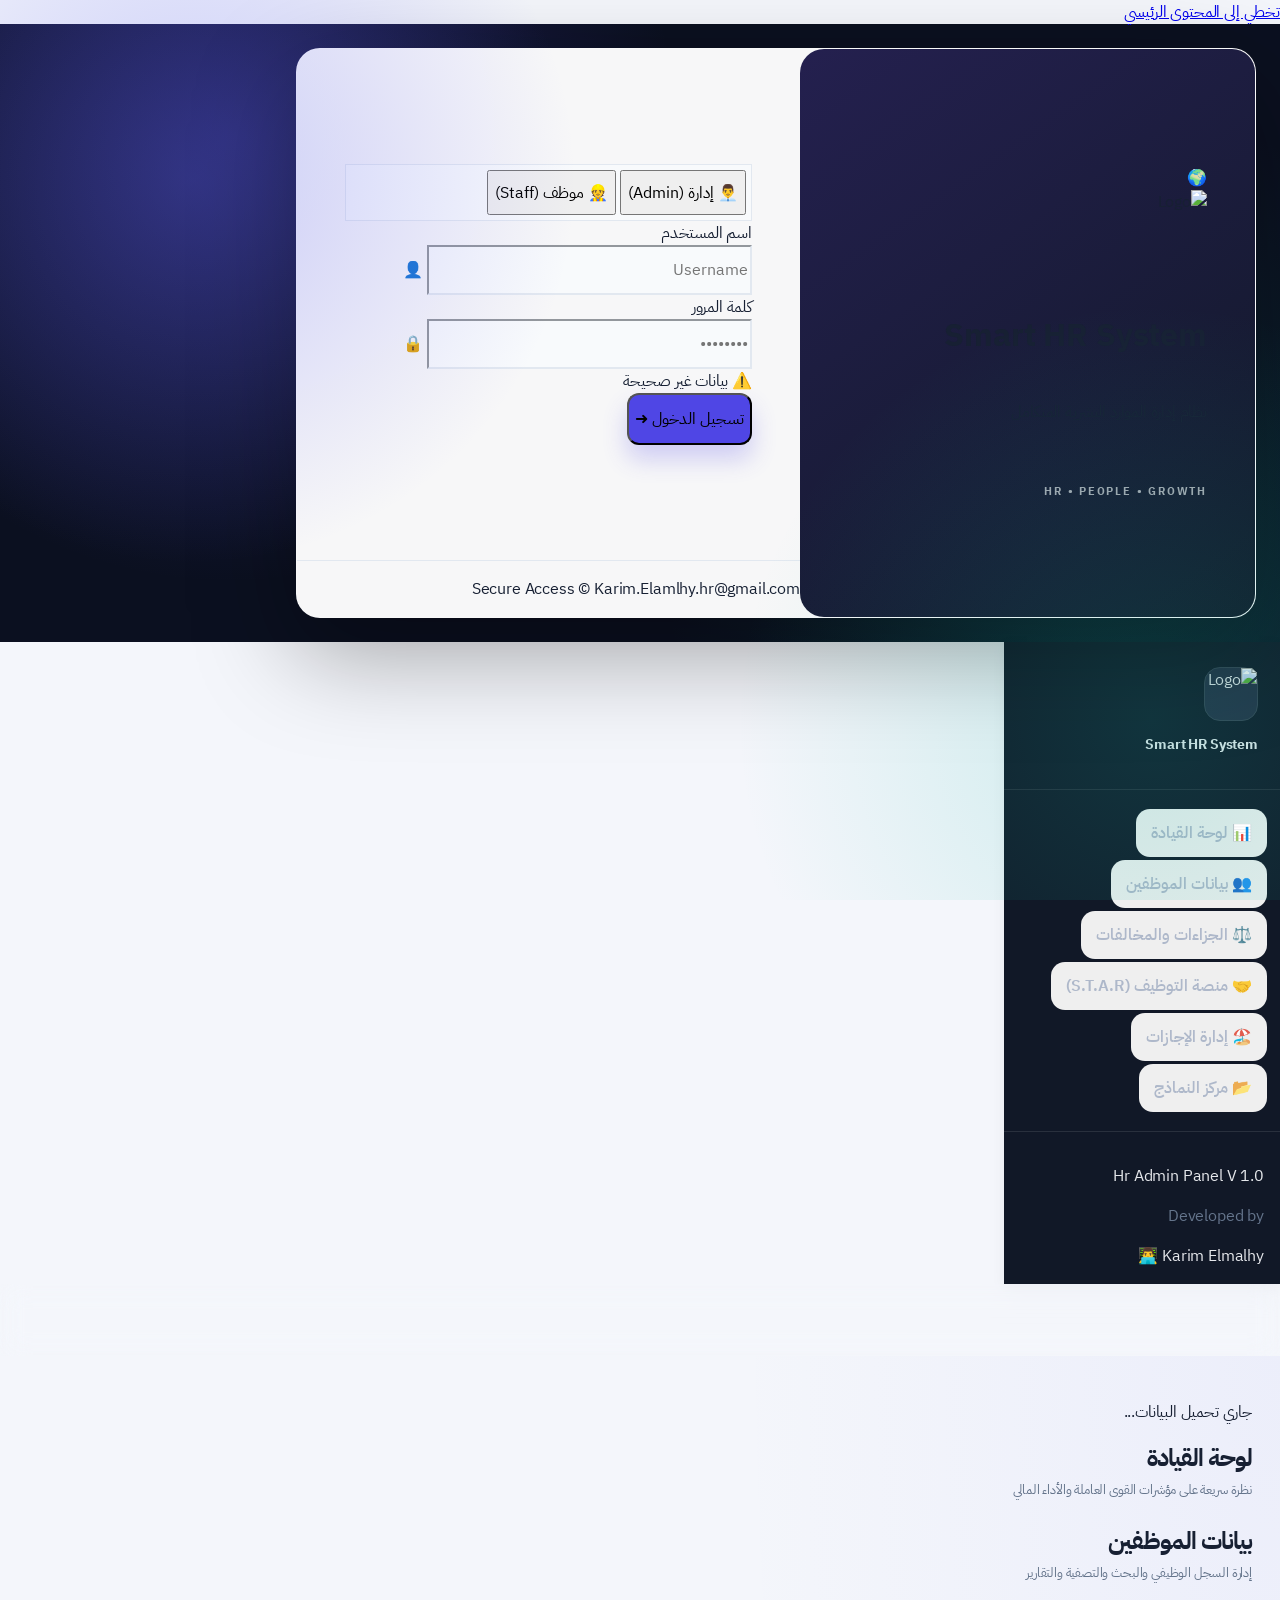
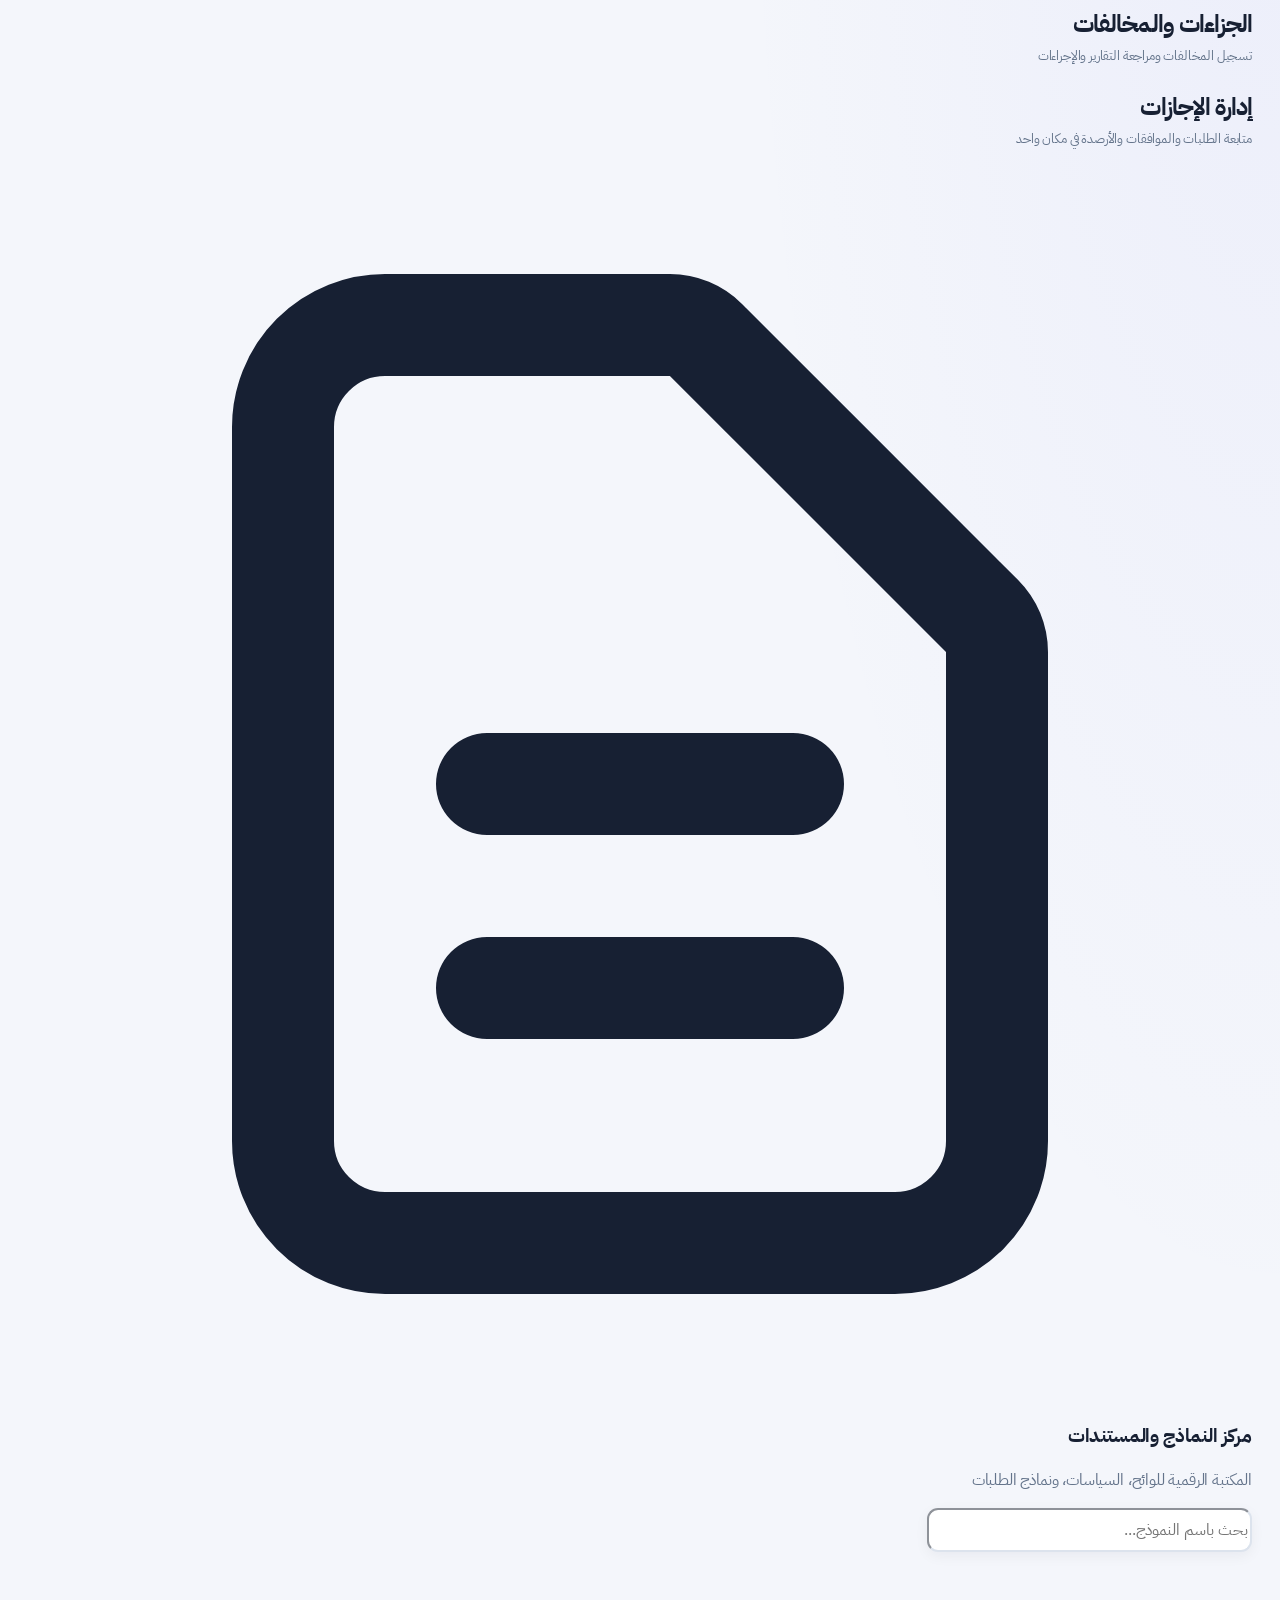
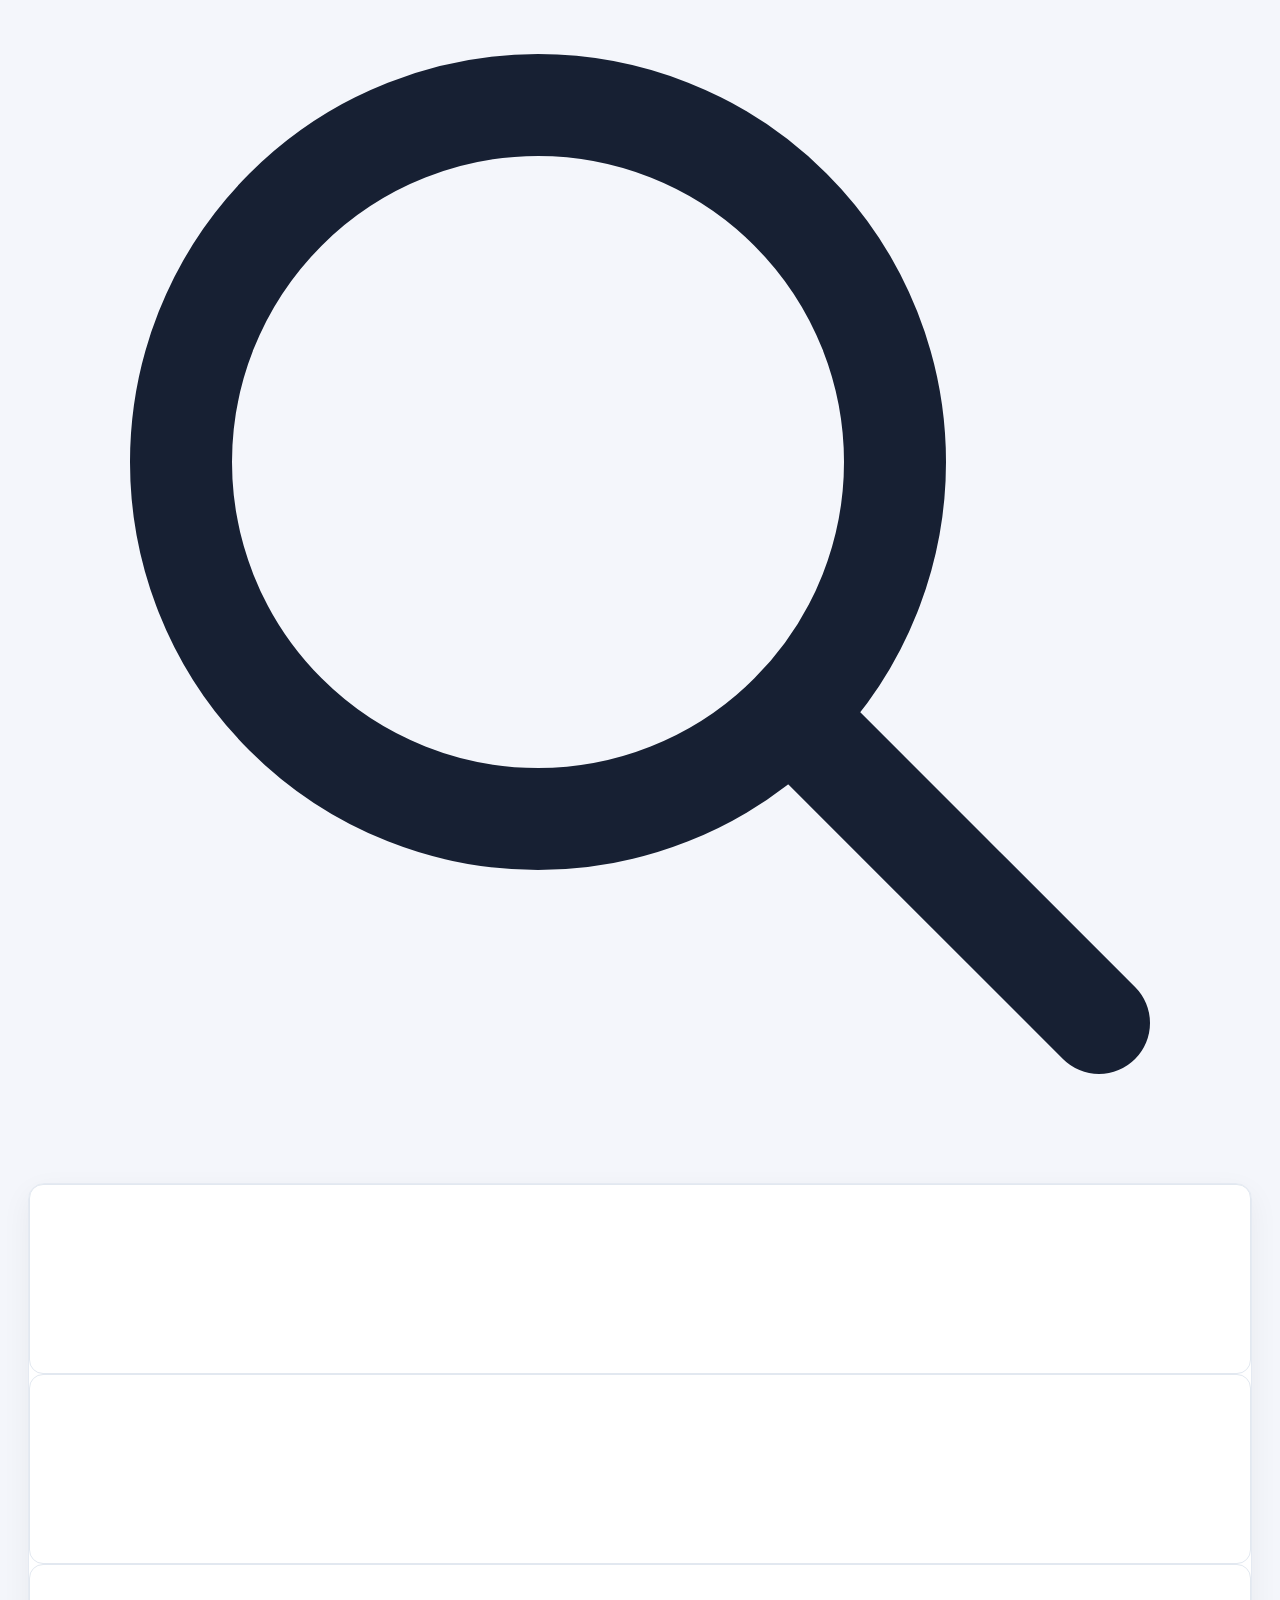
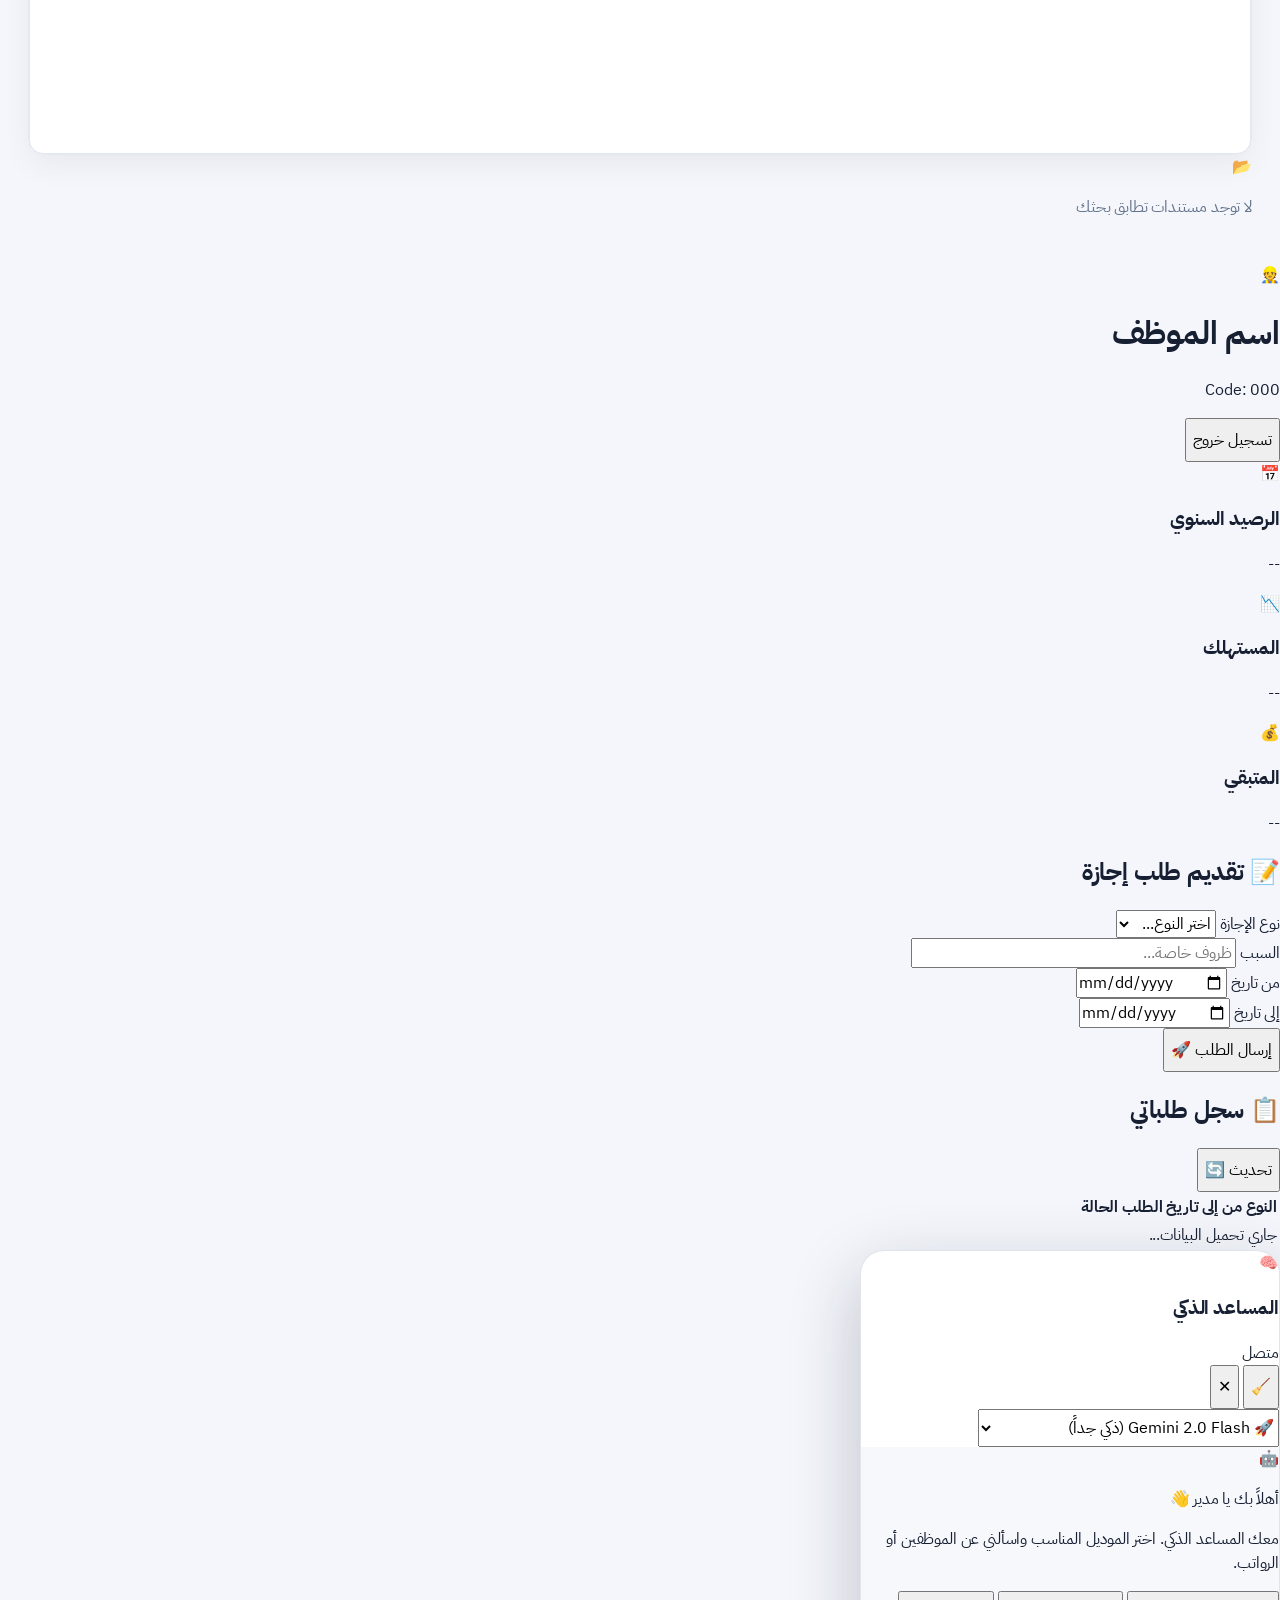
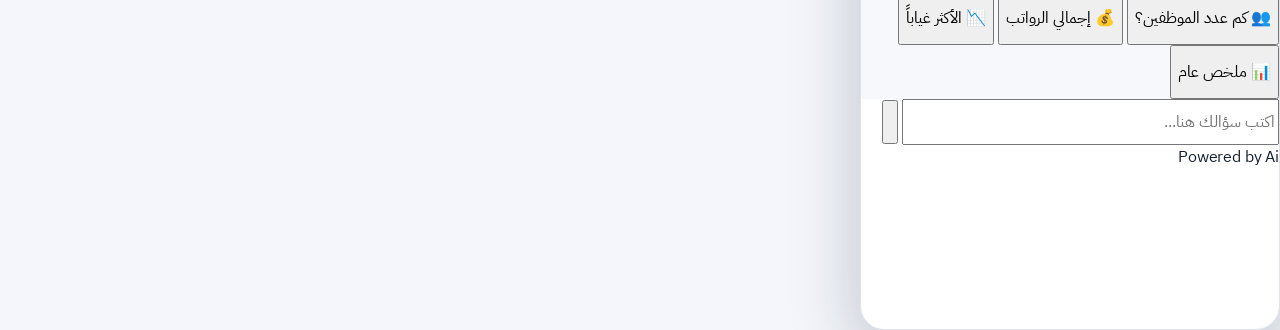
==== commit a555d69b: "Improve AI assistant behavior, accessibility and remove conflicting dark styles" ====
--- a/index.html
+++ b/index.html
@@ -196,22 +196,22 @@
         <h2 id="page-title" class="text-lg font-bold text-gray-700">لوحة القيادة والتحليلات</h2>
 
         <div class="flex items-center gap-4">
-          <div id="ai-header-btn" class="relative cursor-pointer transition transform hover:scale-110 hidden"
-            onclick="toggleAIChat()">
+          <div id="ai-header-btn" role="button" tabindex="0" aria-label="فتح المساعد الذكي" aria-controls="ai-window" aria-expanded="false" class="relative cursor-pointer transition transform hover:scale-110 hidden"
+            onclick="toggleAIChat()" onkeydown="if(event.key==='Enter'||event.key===' ') { event.preventDefault(); toggleAIChat(); }">
             <div class="p-2 rounded-full hover:bg-gray-100 text-purple-600 hover:text-purple-700 transition">
               <span class="text-2xl">🤖</span>
             </div>
             <span class="absolute top-1 right-1 w-2.5 h-2.5 bg-green-500 border-2 border-white rounded-full"></span>
           </div>
 
-          <div class="relative cursor-pointer" role="button" tabindex="0" aria-label="عرض التنبيهات" onclick="toggleAlerts()" onkeydown="if(event.key==='Enter'||event.key===' ') { event.preventDefault(); toggleAlerts(); }">
+          <div class="relative cursor-pointer" role="button" tabindex="0" aria-label="عرض التنبيهات" aria-controls="alert-dropdown" aria-expanded="false" onclick="toggleAlerts()" onkeydown="if(event.key==='Enter'||event.key===' ') { event.preventDefault(); toggleAlerts(); }">
             <div class="relative">
               <span class="text-2xl text-gray-600 hover:text-virginia-600 transition">🔔</span>
               <span id="alert-badge" class="absolute -top-1 -right-1 bg-red-600 text-white text-[10px] font-bold px-1.5 py-0.5 rounded-full hidden">0</span>
             </div>
-            <div id="alert-dropdown"
+            <div id="alert-dropdown" role="region" aria-label="قائمة التنبيهات"
               class="absolute left-0 mt-3 w-80 bg-white border border-gray-200 shadow-xl rounded-lg hidden z-50 max-h-96 overflow-y-auto">
-              <div class="p-3 border-b bg-gray-50 font-bold text-sm text-gray-700">التنبيهات الهامة</div>
+              <div class="sticky top-0 p-3 border-b bg-gray-50 font-bold text-sm text-gray-700 flex items-center justify-between"><span>التنبيهات</span><span class="text-xs font-normal text-gray-500">آخر تحديث مع تحميل البيانات</span></div>
               <div id="alert-list" class="divide-y divide-gray-100"></div>
             </div>
           </div>
@@ -500,48 +500,7 @@
       animation: fadeInUp 0.4s ease-out forwards;
     }
 
-    /* ==========================================
-   🌙 ستايلات الوضع الليلي (Global Dark Mode)
-   ========================================== */
-    html.dark body {
-      background-color: #111827 !important;
-      /* خلفية الصفحة */
-      color: #f3f4f6 !important;
-      /* لون النص */
-    }
-
-    /* تحويل الكروت والقوائم للون غامق */
-    html.dark .bg-white,
-    html.dark .bg-gray-50 {
-      background-color: #1f2937 !important;
-      /* رمادي غامق */
-      color: #e5e7eb !important;
-      border-color: #374151 !important;
-    }
-
-    /* تحويل النصوص الغامقة لفاتحة */
-    html.dark .text-gray-800,
-    html.dark .text-gray-700,
-    html.dark .text-gray-600 {
-      color: #d1d5db !important;
-    }
-
-    /* تحويل الحقول (Inputs) */
-    html.dark input,
-    html.dark select,
-    html.dark textarea {
-      background-color: #374151 !important;
-      color: #fff !important;
-      border-color: #4b5563 !important;
-    }
-
-    /* استثناءات (عشان الأزرار الملونة متخربش) */
-    html.dark .bg-red-600,
-    html.dark .bg-virginia-600,
-    html.dark .bg-green-500 {
-      color: white !important;
-      /* الحفاظ على لون النص أبيض */
-    }
+    /* Dark theme is centralized in css/design-system.css. */
   </style>
 
 <script>
@@ -946,30 +905,92 @@
         }).getEmployeeBalance(code);
     }
 
-    function toggleAIChat() { document.getElementById('ai-window').classList.toggle('hidden'); }
-    function clearChat() { document.getElementById('ai-messages').innerHTML = ''; }
+    function toggleAIChat() {
+        const panel = document.getElementById('ai-window');
+        const trigger = document.getElementById('ai-header-btn');
+        if (!panel) return;
+        const opening = panel.classList.contains('hidden');
+        panel.classList.toggle('hidden', !opening);
+        panel.classList.toggle('scale-95', !opening);
+        panel.classList.toggle('opacity-0', !opening);
+        panel.classList.toggle('scale-100', opening);
+        panel.classList.toggle('opacity-100', opening);
+        if (trigger) trigger.setAttribute('aria-expanded', String(opening));
+        if (opening) {
+            const input = document.getElementById('ai-input');
+            if (input) setTimeout(() => input.focus(), 80);
+        }
+    }
+    function clearChat() {
+        const messages = document.getElementById('ai-messages');
+        if (!messages) return;
+        messages.innerHTML = '';
+        addMessage('تم مسح المحادثة. اكتب سؤالك الجديد للبدء.', 'bot');
+    }
     function sendAIMessage() {
         const input = document.getElementById('ai-input');
+        const sendButton = document.getElementById('btn-send-ai');
+        const messages = document.getElementById('ai-messages');
+        const modelSelect = document.getElementById('ai-model-select');
+        if (!input || !messages || !modelSelect || window.aiRequestPending) return;
         const msg = input.value.trim();
-        if(!msg) return;
+        if (!msg) return;
+        if (!window.google || !google.script || !google.script.run) {
+            addMessage('خدمة المساعد غير متاحة في هذه الصفحة. افتح النظام من رابط Google Apps Script المنشور.', 'error');
+            return;
+        }
         addMessage(msg, 'user');
         input.value = '';
-        const loadingDiv = document.createElement('div'); loadingDiv.id = 'ai-loading'; loadingDiv.innerHTML = '...';
-        document.getElementById('ai-messages').appendChild(loadingDiv);
-        const model = document.getElementById('ai-model-select').value;
-        google.script.run.withSuccessHandler(res => {
-            loadingDiv.remove();
-            addMessage(res, 'bot');
-        }).askAI(msg, model);
+        window.aiRequestPending = true;
+        if (sendButton) sendButton.disabled = true;
+        const loadingDiv = document.createElement('div');
+        loadingDiv.id = 'ai-loading';
+        loadingDiv.setAttribute('role', 'status');
+        loadingDiv.textContent = 'المساعد يجهز الإجابة…';
+        messages.appendChild(loadingDiv);
+        messages.scrollTop = messages.scrollHeight;
+        const model = modelSelect.value;
+        const finish = () => {
+            window.aiRequestPending = false;
+            if (sendButton) sendButton.disabled = false;
+            if (loadingDiv.isConnected) loadingDiv.remove();
+        };
+        google.script.run
+            .withSuccessHandler(res => {
+                finish();
+                addMessage(res == null ? 'لم يصل رد من المساعد. حاول مرة أخرى.' : String(res), 'bot');
+            })
+            .withFailureHandler(err => {
+                finish();
+                const reason = err && err.message ? err.message : 'تعذر الاتصال بالخدمة.';
+                addMessage('تعذر الحصول على إجابة: ' + reason, 'error');
+            })
+            .askAI(msg, model);
     }
     function addMessage(txt, sender) {
+        const messages = document.getElementById('ai-messages');
+        if (!messages) return;
         const d = document.createElement('div');
-        d.className = sender === 'user' ? 'text-left p-2 bg-blue-100 rounded mb-2' : 'text-right p-2 bg-white rounded mb-2 border';
-        d.innerText = txt;
-        document.getElementById('ai-messages').appendChild(d);
-    }
-    function usePrompt(txt) { document.getElementById('ai-input').value = txt; sendAIMessage(); }
-    function toggleAlerts() { document.getElementById('alert-dropdown').classList.toggle('hidden'); }
+        d.className = 'ai-message ' + (sender === 'user' ? 'ai-message-user' : sender === 'error' ? 'ai-message-error' : 'ai-message-bot');
+        d.setAttribute('dir', 'auto');
+        d.textContent = String(txt == null ? '' : txt);
+        messages.appendChild(d);
+        messages.scrollTop = messages.scrollHeight;
+    }
+    function usePrompt(txt) {
+        const input = document.getElementById('ai-input');
+        if (!input) return;
+        input.value = txt;
+        sendAIMessage();
+    }
+    function toggleAlerts() {
+        const dropdown = document.getElementById('alert-dropdown');
+        if (!dropdown) return;
+        const willOpen = dropdown.classList.contains('hidden');
+        dropdown.classList.toggle('hidden', !willOpen);
+        const trigger = dropdown.parentElement;
+        if (trigger) trigger.setAttribute('aria-expanded', String(willOpen));
+    }
 
     // ==========================================
     // 🌙 الوضع الليلي والتحميل
@@ -979,16 +1000,42 @@
         localStorage.setItem('theme', isDark ? 'dark' : 'light');
         const icon = document.getElementById('dark-icon');
         if(icon) icon.innerText = isDark ? "☀️" : "🌙";
+        // Rebuild charts so their labels and grid lines match the active theme.
+        if (typeof renderDashboard === 'function' && typeof allData !== 'undefined' && allData.length) {
+            renderDashboard();
+        }
     }
 
     window.addEventListener('load', function() {
         console.log("App Initialized 🚀");
         if (localStorage.getItem('theme') === 'dark') {
             document.documentElement.classList.add('dark');
-            document.getElementById('dark-icon').innerText = "☀️";
+            const darkIcon = document.getElementById('dark-icon');
+            if (darkIcon) darkIcon.innerText = "☀️";
         }
         applySystemSettings();
         restoreSession();
+        // Close the alerts panel when clicking elsewhere or pressing Escape.
+        document.addEventListener('click', function(event) {
+            const dropdown = document.getElementById('alert-dropdown');
+            const trigger = dropdown && dropdown.parentElement;
+            if (dropdown && trigger && !trigger.contains(event.target)) {
+                dropdown.classList.add('hidden');
+                trigger.setAttribute('aria-expanded', 'false');
+            }
+        });
+        document.addEventListener('keydown', function(event) {
+            if (event.key === 'Escape') {
+                const dropdown = document.getElementById('alert-dropdown');
+                const trigger = dropdown && dropdown.parentElement;
+                if (dropdown) dropdown.classList.add('hidden');
+                if (trigger) trigger.setAttribute('aria-expanded', 'false');
+                const aiPanel = document.getElementById('ai-window');
+                const aiTrigger = document.getElementById('ai-header-btn');
+                if (aiPanel) aiPanel.classList.add('hidden');
+                if (aiTrigger) aiTrigger.setAttribute('aria-expanded', 'false');
+            }
+        });
     });
 
 </script>
--- a/css/design-system.css
+++ b/css/design-system.css
@@ -239,3 +239,252 @@
   #view-employees #table-count { align-self:flex-start; }
   #main-app main > header { padding-inline:12px; }
 }
+
+/* Keep the existing dark-mode switch readable with the new fixed brand tokens. */
+.dark #main-app .text-gray-800,
+.dark #main-app .text-gray-900 { color:#e2e8f0!important; }
+.dark #main-app .text-gray-500,
+.dark #main-app .text-gray-600 { color:#94a3b8!important; }
+.dark #main-app .border-gray-100,
+.dark #main-app .border-gray-200 { border-color:#334155!important; }
+.dark #main-app .bg-gray-50,
+.dark #main-app .bg-gray-100 { background-color:#172338!important; }
+
+
+/* Complete dark theme for the HR workspace */
+.dark {
+  color-scheme: dark;
+  --app-bg:#0b1220;
+  --app-surface:#172338;
+  --app-surface-muted:#1e293b;
+  --app-ink:#e2e8f0;
+  --app-muted:#94a3b8;
+  --app-line:#334155;
+  --app-shadow:0 12px 30px rgba(0,0,0,.22);
+}
+html.dark, html.dark body,
+.dark #main-app, .dark #main-app main,
+.dark #main-app main > .flex-1 {
+  background-color:var(--app-bg)!important;
+  color:var(--app-ink)!important;
+}
+.dark #main-app main > header {
+  background:rgba(15,23,42,.96)!important;
+  border-color:var(--app-line)!important;
+}
+.dark #main-app main > header #page-title,
+.dark #main-app #userNameDisplay { color:#f1f5f9!important; }
+.dark #main-app .bg-white,
+.dark #main-app .settings-panel,
+.dark #main-app #alert-dropdown,
+.dark #main-app #user-modal > div,
+.dark #employee-portal .bg-white {
+  background-color:var(--app-surface)!important;
+  color:var(--app-ink)!important;
+  border-color:var(--app-line)!important;
+}
+.dark #main-app .bg-gray-50,
+.dark #main-app .bg-gray-100,
+.dark #employee-portal .bg-gray-50 { background-color:#172338!important; }
+.dark #main-app .text-gray-900,
+.dark #main-app .text-gray-800,
+.dark #main-app .text-gray-700,
+.dark #main-app .text-gray-600,
+.dark #main-app .text-slate-900,
+.dark #main-app .text-slate-800,
+.dark #main-app .text-slate-700 { color:#e2e8f0!important; }
+.dark #main-app .text-gray-500,
+.dark #main-app .text-gray-400,
+.dark #main-app .text-slate-500,
+.dark #main-app .text-slate-400 { color:#94a3b8!important; }
+.dark #main-app input:not([type=checkbox]):not([type=radio]),
+.dark #main-app select,
+.dark #main-app textarea {
+  background:#0f1b2d!important;
+  color:#e2e8f0!important;
+  border-color:#475569!important;
+}
+.dark #main-app input::placeholder,
+.dark #main-app textarea::placeholder { color:#94a3b8!important; }
+.dark #main-app table thead,
+.dark #main-app table th { background:#1e293b!important;color:#cbd5e1!important; }
+.dark #main-app table td,
+.dark #main-app table tr { border-color:#334155!important; }
+.dark #main-app table tbody tr:hover { background:#243247!important; }
+.dark #main-app #alert-dropdown > div:first-child {
+  background:#1e293b!important;color:#f1f5f9!important;border-color:#334155!important;
+}
+.dark #main-app #loader { background:rgba(11,18,32,.96)!important; }
+.dark #main-app .shadow,
+.dark #main-app .shadow-lg,
+.dark #main-app .shadow-xl { box-shadow:var(--app-shadow)!important; }
+.dark #main-app .border-gray-100,
+.dark #main-app .border-gray-200,
+.dark #main-app .border-gray-300 { border-color:#334155!important; }
+.dark #main-app .divide-gray-100 > :not([hidden]) ~ :not([hidden]) { border-color:#334155!important; }
+.dark #main-app [class~="hover:bg-gray-50"]:hover { background-color:#243247!important; }
+.dark #main-app [class~="hover:bg-gray-100"]:hover { background-color:#26364c!important; }
+.dark #view-dashboard .bg-green-50,
+.dark #view-dashboard .bg-blue-50,
+.dark #view-dashboard .bg-purple-50,
+.dark #view-dashboard .bg-red-50,
+.dark #view-dashboard .bg-yellow-50 { filter:brightness(.78) saturate(.9); }
+.dark #employee-portal { background:var(--app-bg)!important;color:var(--app-ink)!important; }
+.dark #main-app .text-gray-800,
+.dark #main-app .text-gray-900 { color:#e2e8f0!important; }
+
+
+/* =========================================================
+   Refined application-wide dark mode
+   ========================================================= */
+html.dark {
+  color-scheme: dark;
+  --app-bg:#0b1220;
+  --app-surface:#111c2e;
+  --app-surface-raised:#18263b;
+  --app-surface-soft:#202f45;
+  --app-ink:#e7edf7;
+  --app-muted:#9aaac0;
+  --app-line:#33445d;
+  --app-accent:#818cf8;
+}
+html.dark body { background:var(--app-bg)!important; color:var(--app-ink)!important; }
+html.dark #main-app,
+html.dark #main-content,
+html.dark #main-content > .flex-1 { background:var(--app-bg)!important; color:var(--app-ink)!important; }
+html.dark #main-app header,
+html.dark #main-app main > header { background:#101a2b!important; color:var(--app-ink)!important; border-color:var(--app-line)!important; }
+html.dark #main-app #main-sidebar { background:#0f1a2b!important; border-color:var(--app-line)!important; }
+html.dark #main-app .bg-white,
+html.dark #main-app .bg-gray-50,
+html.dark #main-app .bg-gray-100,
+html.dark #main-app .bg-slate-50,
+html.dark #main-app .bg-slate-100 {
+  background-color:var(--app-surface)!important; color:var(--app-ink)!important; border-color:var(--app-line)!important;
+}
+html.dark #main-app .text-gray-900,
+html.dark #main-app .text-gray-800,
+html.dark #main-app .text-gray-700,
+html.dark #main-app .text-gray-600,
+html.dark #main-app .text-slate-900,
+html.dark #main-app .text-slate-800,
+html.dark #main-app .text-slate-700 { color:var(--app-ink)!important; }
+html.dark #main-app .text-gray-500,
+html.dark #main-app .text-gray-400,
+html.dark #main-app .text-slate-500,
+html.dark #main-app .text-slate-400 { color:var(--app-muted)!important; }
+html.dark #main-app input:not([type=checkbox]):not([type=radio]),
+html.dark #main-app select,
+html.dark #main-app textarea {
+  background:#0c1728!important; color:var(--app-ink)!important; border-color:#40516b!important;
+}
+html.dark #main-app input::placeholder,
+html.dark #main-app textarea::placeholder { color:#8293ab!important; }
+html.dark #main-app table th { background:#1b2a40!important; color:#dbe5f3!important; border-color:var(--app-line)!important; }
+html.dark #main-app table td,
+html.dark #main-app table tr { border-color:var(--app-line)!important; }
+html.dark #main-app table tbody tr:hover { background:#22334b!important; }
+html.dark #main-app .border-gray-100,
+html.dark #main-app .border-gray-200,
+html.dark #main-app .border-gray-300 { border-color:var(--app-line)!important; }
+html.dark #main-app .divide-gray-100 > :not([hidden]) ~ :not([hidden]) { border-color:var(--app-line)!important; }
+html.dark #main-app .shadow,
+html.dark #main-app .shadow-lg,
+html.dark #main-app .shadow-xl { box-shadow:0 14px 36px rgba(0,0,0,.25)!important; }
+html.dark #main-app .bg-red-600,
+html.dark #main-app .bg-red-700,
+html.dark #main-app .bg-red-500,
+html.dark #main-app .bg-virginia-600,
+html.dark #main-app .bg-virginia-700,
+html.dark #main-app .bg-green-600 { color:#fff!important; }
+html.dark #main-app .bg-red-50,
+html.dark #main-app .bg-yellow-50,
+html.dark #main-app .bg-green-50,
+html.dark #main-app .bg-blue-50,
+html.dark #main-app .bg-purple-50,
+html.dark #main-app .bg-amber-50 { filter:brightness(.76) saturate(.86); }
+html.dark #main-app #loader { background:rgba(11,18,32,.97)!important; color:var(--app-ink)!important; }
+html.dark #main-app #alert-dropdown {
+  background:#111c2e!important; color:var(--app-ink)!important; border:1px solid #40516b!important;
+  box-shadow:0 22px 55px rgba(0,0,0,.48)!important;
+}
+html.dark #main-app #alert-dropdown > div:first-child { background:#1a2940!important;color:#f1f5fb!important;border-color:var(--app-line)!important; }
+html.dark #main-app #alert-list > div { border-color:var(--app-line)!important; }
+html.dark #main-app [class~="hover:bg-gray-50"]:hover,
+html.dark #main-app [class~="hover:bg-gray-100"]:hover { background:#263750!important; }
+html.dark #employee-portal { background:var(--app-bg)!important;color:var(--app-ink)!important; }
+html.dark #employee-portal .bg-white { background:var(--app-surface)!important;color:var(--app-ink)!important; }
+
+/* Notifications popover */
+#alert-dropdown {
+  width:min(22rem,calc(100vw - 1.5rem));
+  max-height:min(28rem,calc(100vh - 6rem));
+  border-radius:16px;
+  overflow:auto;
+  transform-origin:top left;
+  box-shadow:0 18px 45px rgba(15,23,42,.16);
+}
+#alert-list > div { margin:0!important; border:0!important; border-bottom:1px solid #e8edf4!important; border-radius:0!important; padding:14px 16px!important; }
+#alert-list > div:last-child { border-bottom:0!important; }
+#alert-list > div:hover { background:rgba(99,102,241,.045); }
+#alert-badge { min-width:19px; text-align:center; line-height:1.2; }
+
+/* AI assistant: responsive, focused, readable in both themes */
+#ai-window {
+  width:min(420px,calc(100vw - 24px));
+  height:min(680px,calc(100dvh - 100px));
+  max-height:calc(100dvh - 100px);
+  border:1px solid rgba(148,163,184,.28);
+  border-radius:24px;
+  overflow:hidden;
+  background:#fff;
+  box-shadow:0 24px 70px rgba(15,23,42,.24);
+}
+#ai-window #ai-messages { background:#f6f8fc; overscroll-behavior:contain; }
+#ai-window #ai-input { min-height:46px; padding-left:54px; }
+#ai-window #ai-model-select { min-height:38px; }
+#ai-window #ai-model-select option { background:#fff;color:#172033; }
+#ai-window #quick-suggestions button { min-height:54px; line-height:1.5; }
+#ai-window .ai-message { max-width:88%; white-space:pre-wrap; overflow-wrap:anywhere; line-height:1.75; }
+#ai-window .ai-message-user { margin-right:auto; background:#e7edff; color:#24356b; border:1px solid #d5dfff; border-radius:16px 16px 4px 16px; padding:11px 14px; }
+#ai-window .ai-message-bot { margin-left:auto; background:#fff; color:#263449; border:1px solid #e5eaf2; border-radius:16px 16px 16px 4px; padding:12px 14px; box-shadow:0 2px 8px rgba(15,23,42,.04); }
+#ai-window .ai-message-error { margin-left:auto; background:#fff1f2; color:#9f1239; border:1px solid #fecdd3; border-radius:14px; padding:11px 14px; }
+#ai-window #ai-loading { color:#64748b; font-size:12px; padding:8px 12px; }
+#ai-window button:focus-visible,
+#ai-window input:focus-visible,
+#ai-window select:focus-visible { outline:3px solid rgba(129,140,248,.55);outline-offset:2px; }
+html.dark #ai-window {
+  background:#111c2e!important; color:#e7edf7!important;
+  border-color:#40516b!important; box-shadow:0 28px 80px rgba(0,0,0,.58)!important;
+}
+html.dark #ai-window > .absolute {
+  background:rgba(17,28,46,.98)!important; border-color:#40516b!important;
+}
+html.dark #ai-window #ai-messages,
+html.dark #ai-window .p-4.bg-white\/80 {
+  background:#0d1728!important; color:#e7edf7!important;
+}
+html.dark #ai-window #ai-messages .bg-white\/80,
+html.dark #ai-window #ai-messages .bg-white {
+  background:#1a2940!important; color:#e7edf7!important; border-color:#344761!important;
+}
+html.dark #ai-window #ai-messages .text-gray-700,
+html.dark #ai-window #ai-messages .text-gray-800 { color:#dce6f4!important; }
+html.dark #ai-window #ai-input {
+  background:#1b2a40!important; color:#f1f5fb!important; border-color:#465a76!important;
+}
+html.dark #ai-window #ai-input::placeholder { color:#9aaac0!important; }
+html.dark #ai-window #ai-model-select { background:#243750!important;color:#fff!important;border-color:#536783!important; }
+html.dark #ai-window #ai-model-select option { background:#172338;color:#e7edf7; }
+html.dark #ai-window #quick-suggestions button {
+  background:#1c2d46!important;color:#dce6f4!important;border-color:#3b506d!important;
+}
+html.dark #ai-window #quick-suggestions button:hover { background:#293e5d!important; }
+html.dark #ai-window .ai-message-user { background:#263b68;color:#eef2ff;border-color:#3e568b; }
+html.dark #ai-window .ai-message-bot { background:#1a2940;color:#e7edf7;border-color:#344761; }
+html.dark #ai-window .ai-message-error { background:#4a1f32;color:#ffe4e6;border-color:#87334f; }
+html.dark #ai-window .border-gray-200\/60 { border-color:#344761!important; }
+@media(max-width:640px) {
+  #ai-window { left:12px!important; right:12px!important; top:72px!important; width:auto!important; height:calc(100dvh - 84px)!important; max-height:none!important; }
+  #alert-dropdown { left:auto!important; right:-8px!important; }
+}
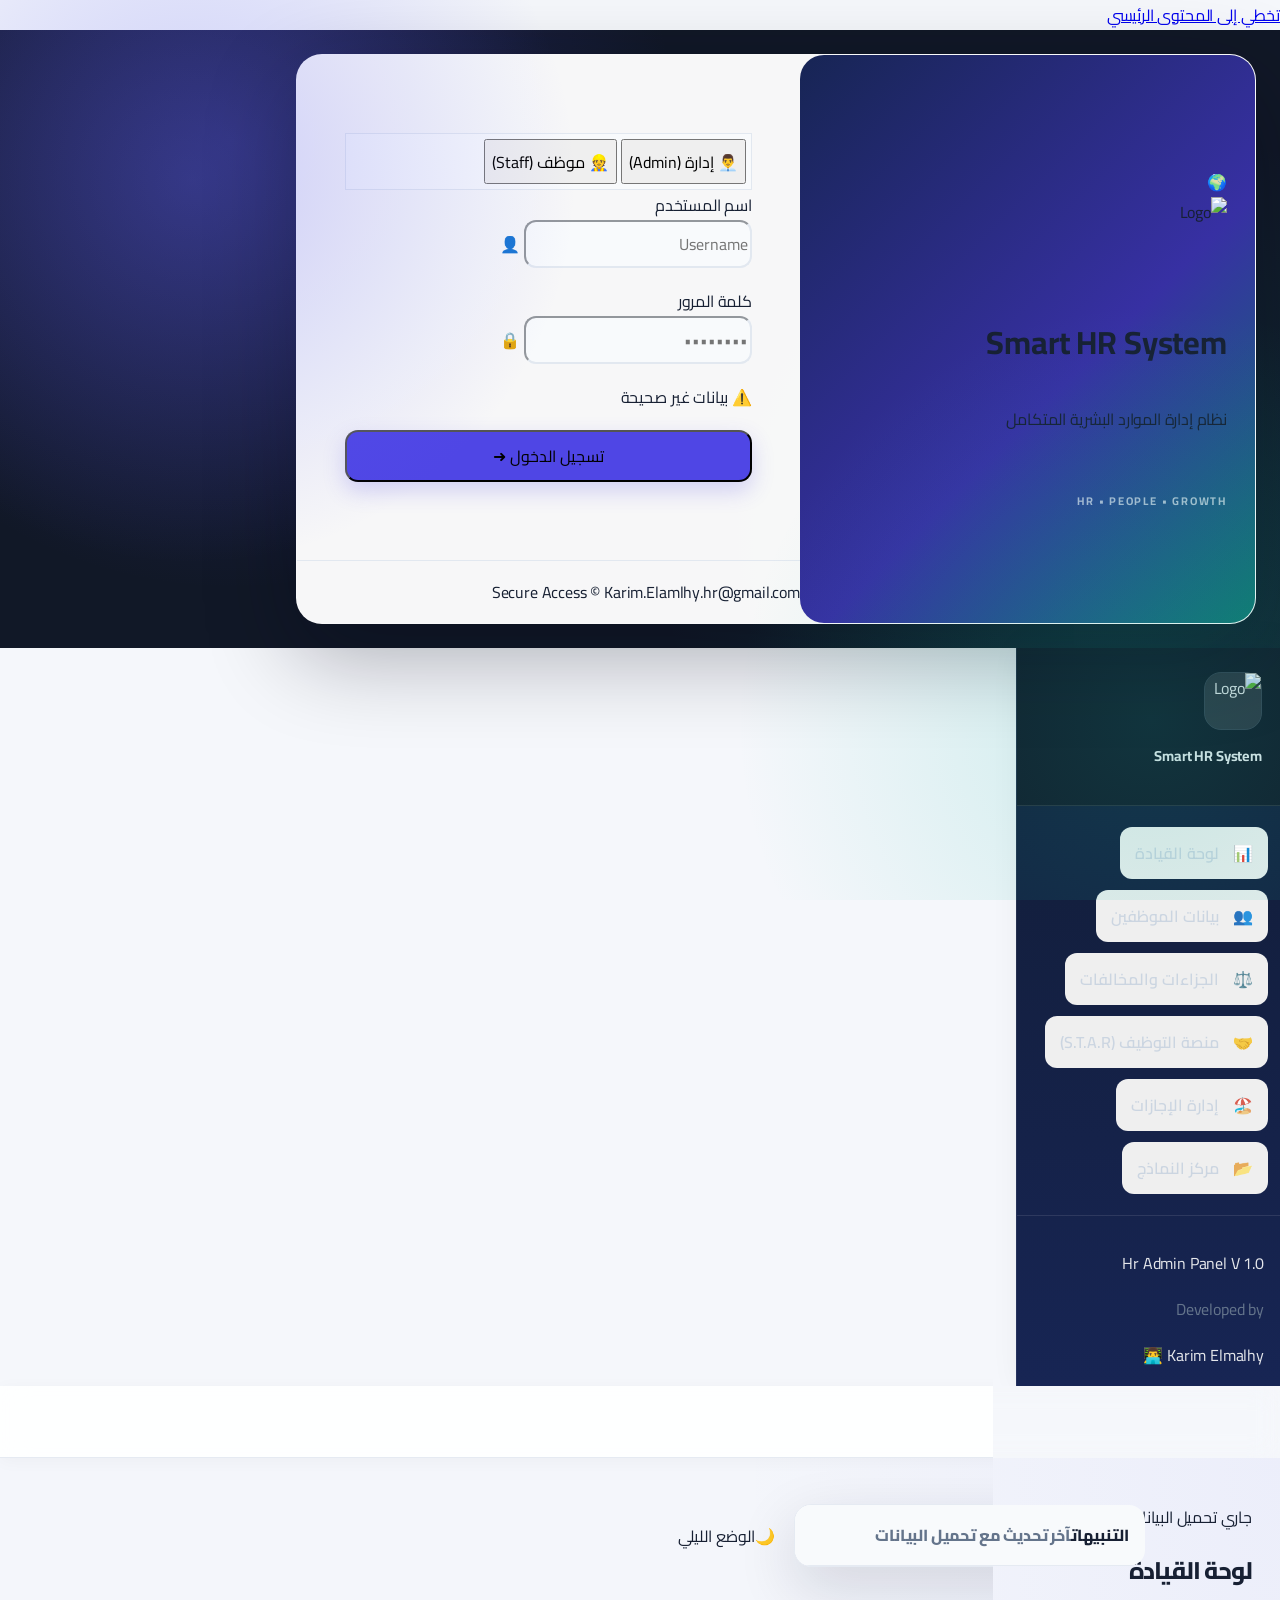
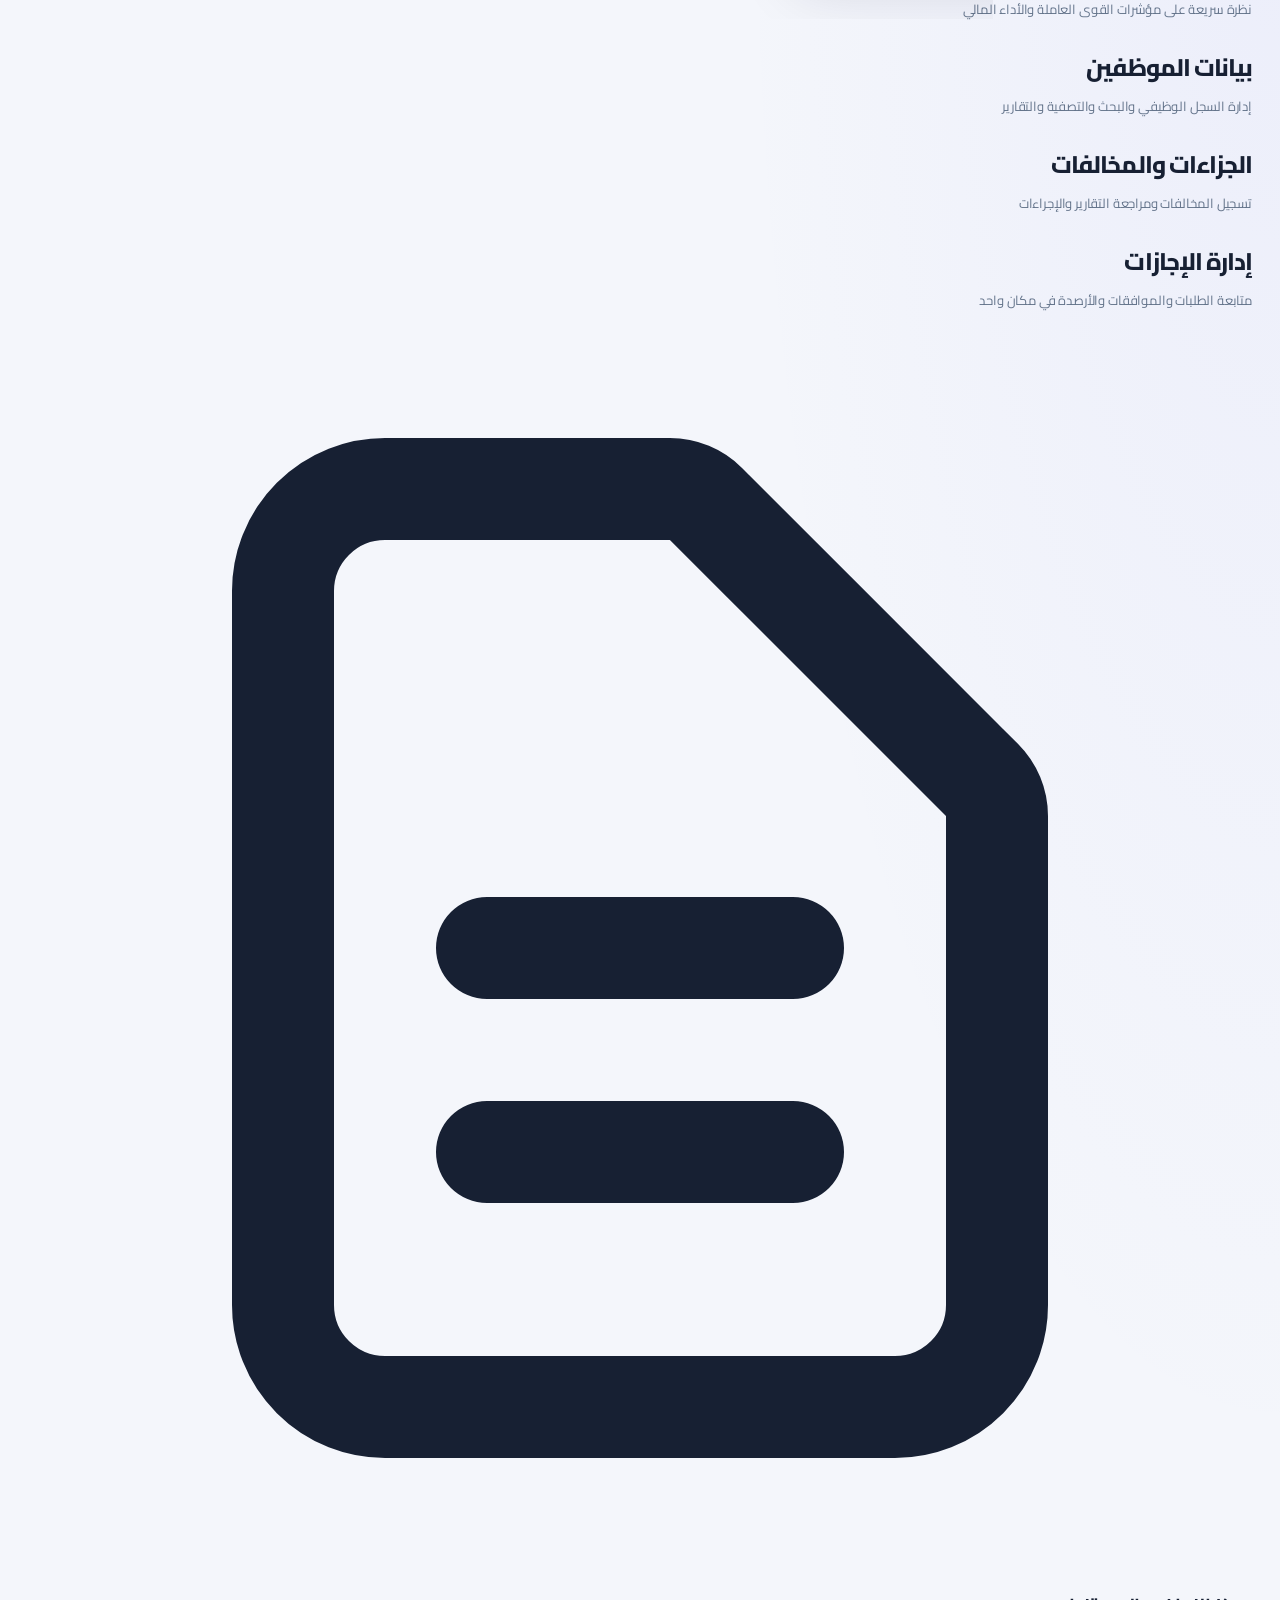
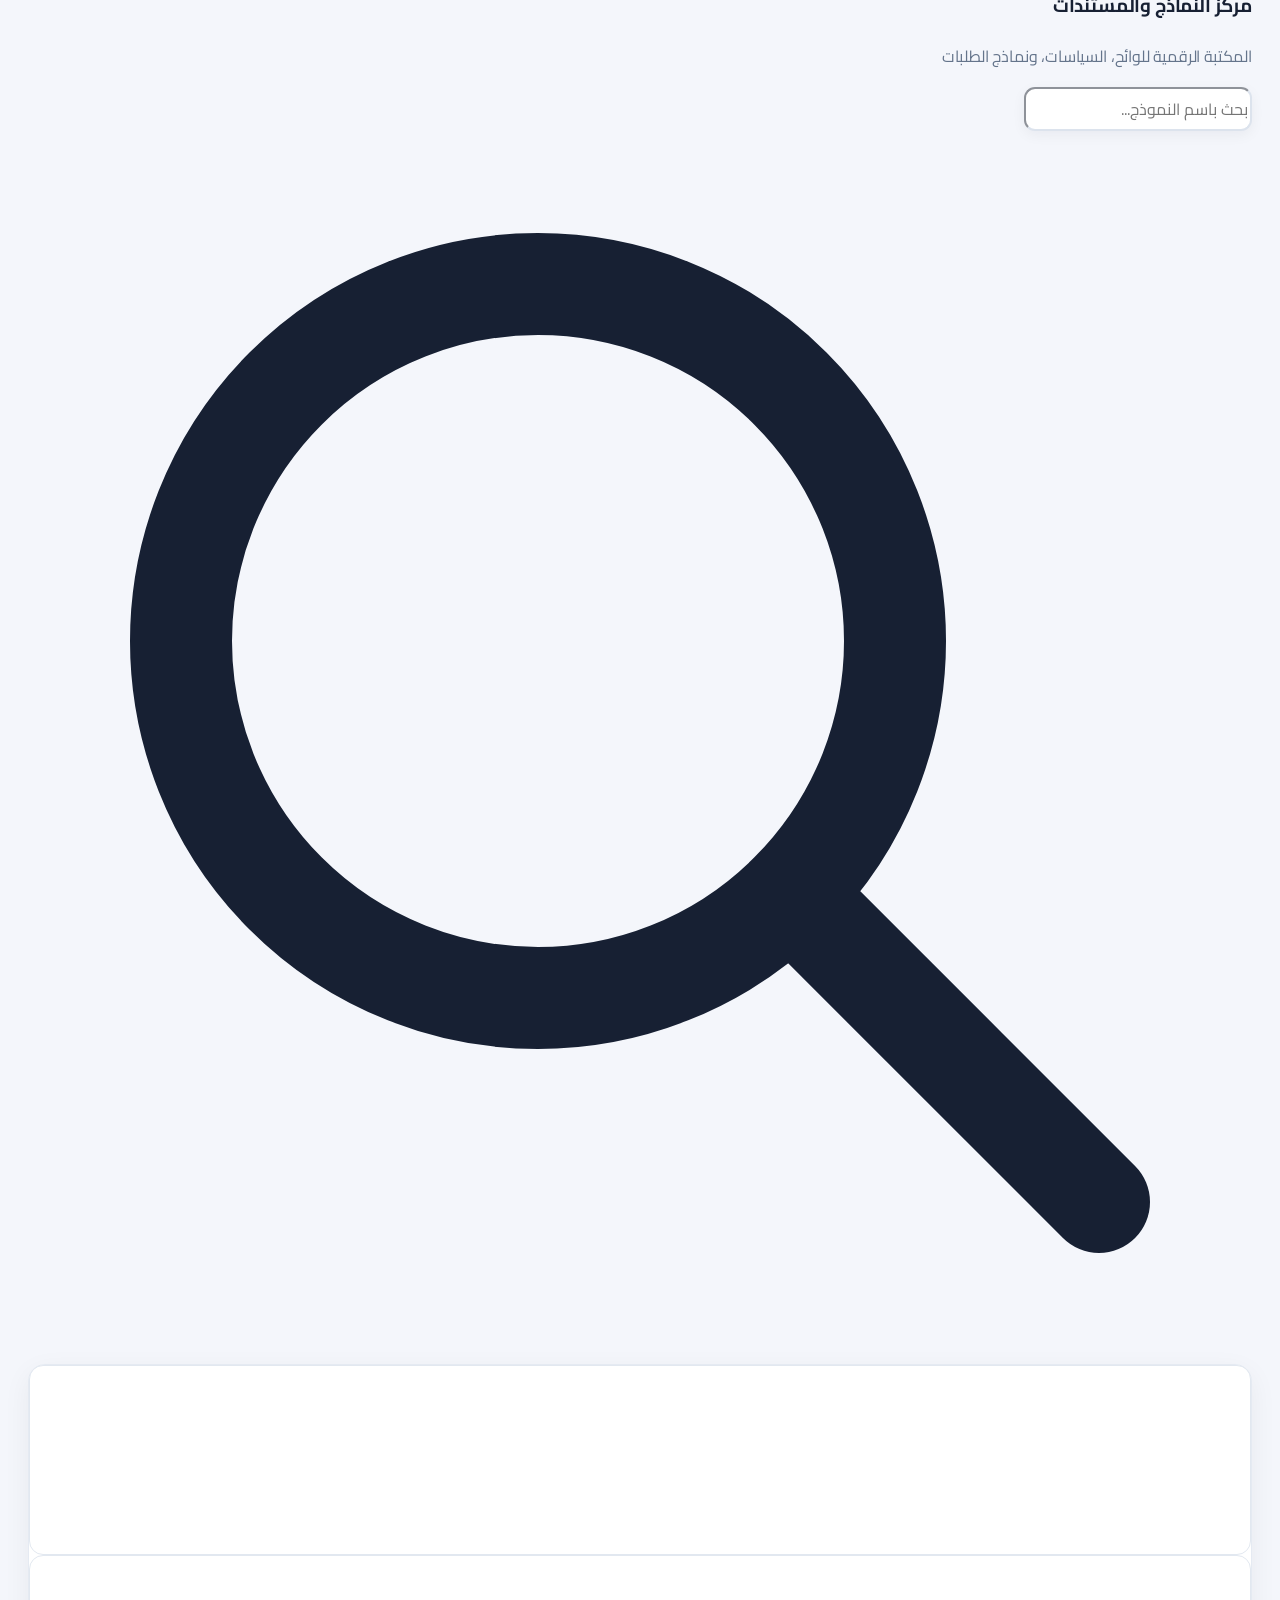
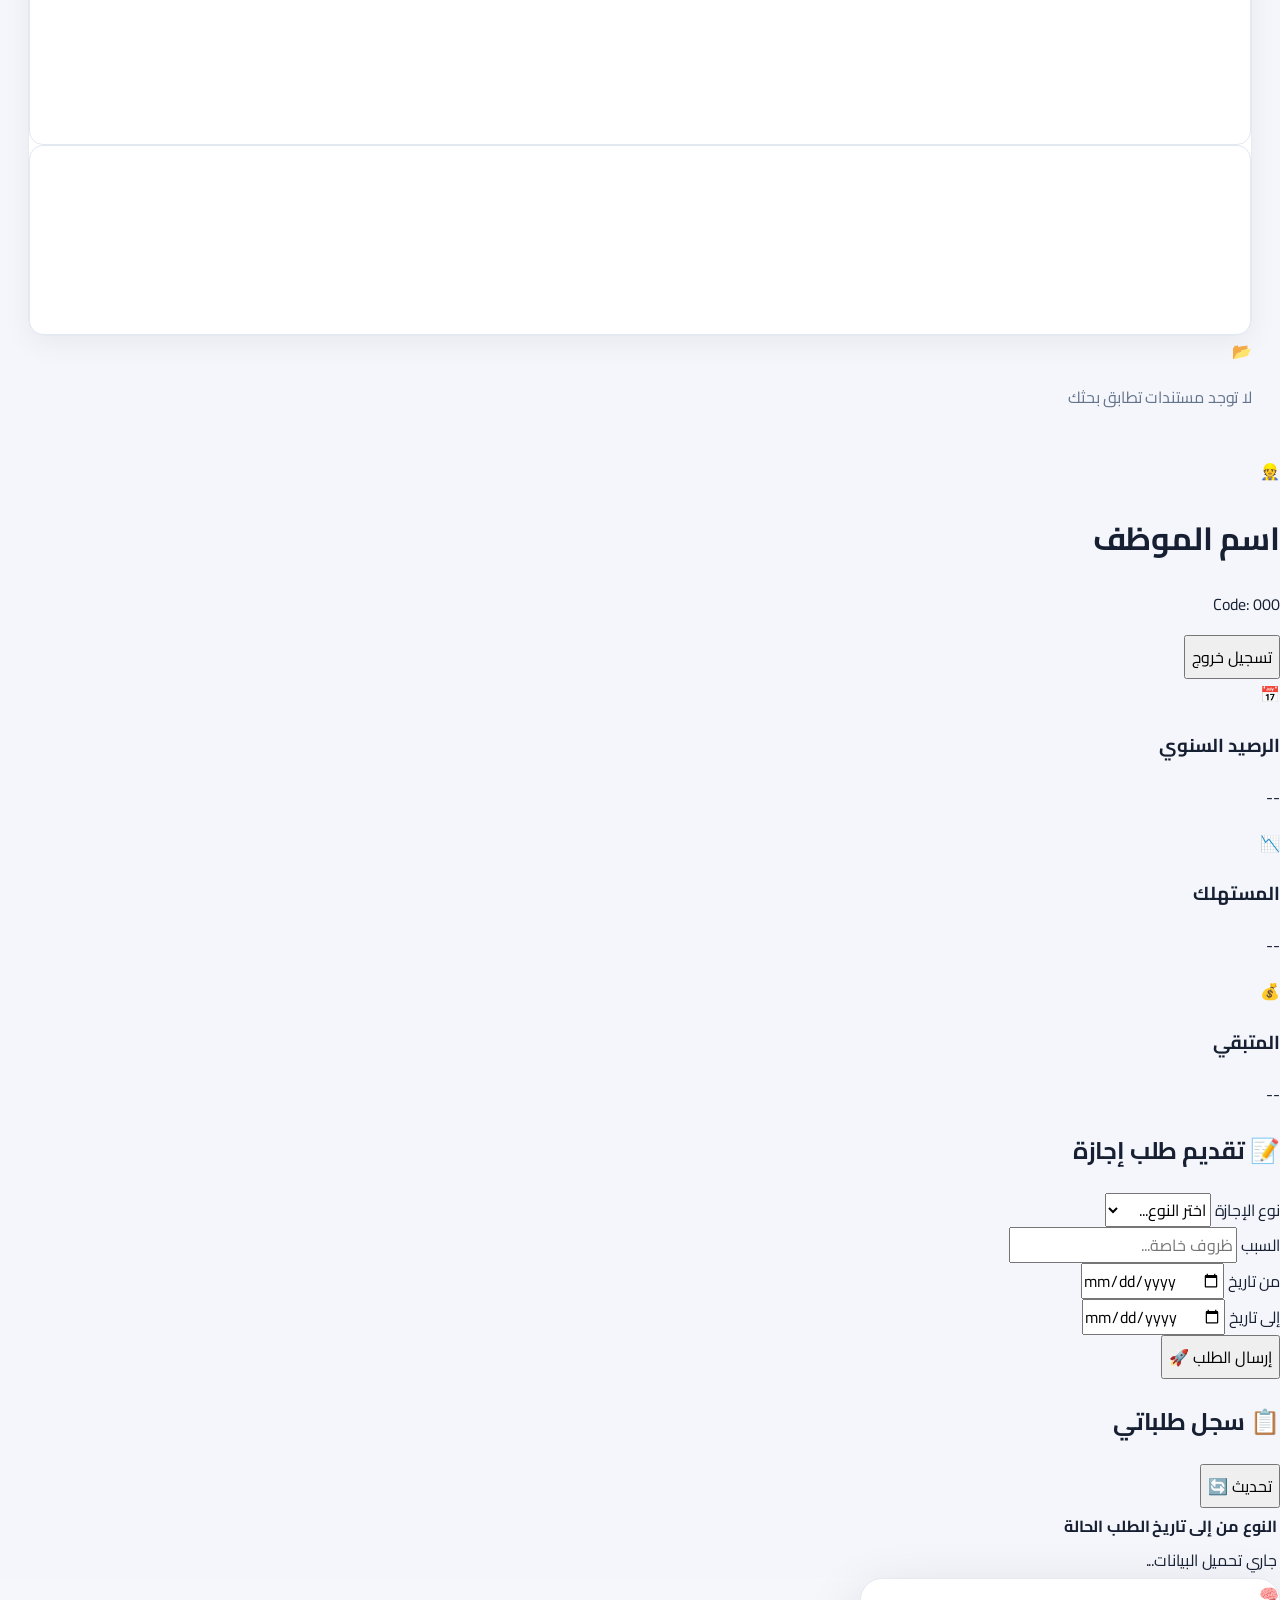
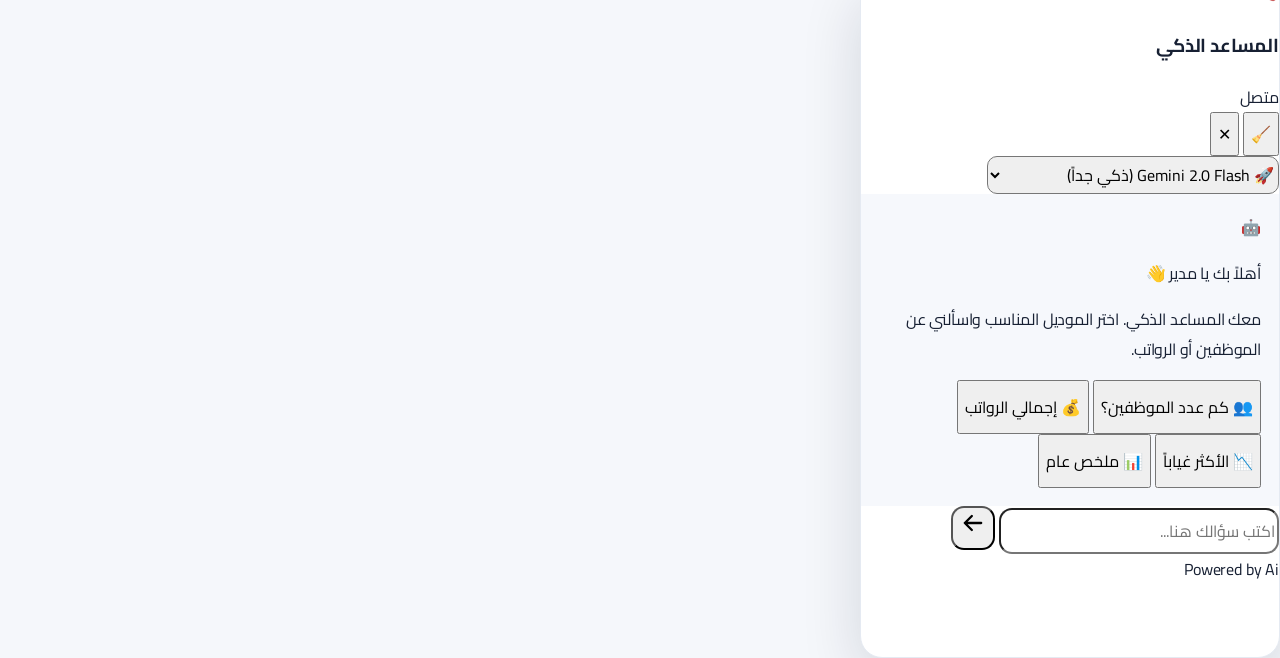
==== commit ee24d2d0: "Load unified HRIS redesign styles" ====
--- a/index.html
+++ b/index.html
@@ -37,6 +37,7 @@
   <link rel="icon" href="https://cdn-icons-png.flaticon.com/512/9187/9187604.png" type="image/png">
   <link rel="stylesheet" href="css/style.css">
   <link rel="stylesheet" href="css/design-system.css">
+  <link rel="stylesheet" href="css/hris-overhaul.css">
 </head>
 
 <body
--- a/css/design-system.css
+++ b/css/design-system.css
@@ -488,3 +488,21 @@
   #ai-window { left:12px!important; right:12px!important; top:72px!important; width:auto!important; height:calc(100dvh - 84px)!important; max-height:none!important; }
   #alert-dropdown { left:auto!important; right:-8px!important; }
 }
+
+
+/* Fine-tune semantic surfaces: keep warning/success colors calm in dark mode. */
+html.dark #main-app #alert-list .bg-red-50 {
+  background:#482334!important;color:#fecdd3!important;border-color:#78364d!important;filter:none!important;
+}
+html.dark #main-app #alert-list .bg-yellow-50 {
+  background:#46391d!important;color:#fde68a!important;border-color:#78602b!important;filter:none!important;
+}
+html.dark #ai-window #quick-suggestions button { filter:none!important; }
+html.dark #ai-window #ai-messages .bg-indigo-100,
+html.dark #ai-window #ai-messages .from-indigo-100 { color:#e0e7ff!important; }
+html.dark #main-app #alert-dropdown #alert-list > div:hover { background:#1c2d46!important; }
+#ai-window #ai-messages { scrollbar-width:thin; scrollbar-color:#aab7c9 transparent; }
+#ai-window #ai-messages::-webkit-scrollbar { width:7px; }
+#ai-window #ai-messages::-webkit-scrollbar-thumb { background:#aab7c9;border-radius:20px; }
+html.dark #ai-window #ai-messages { scrollbar-color:#526781 transparent; }
+html.dark #ai-window #ai-messages::-webkit-scrollbar-thumb { background:#526781; }
--- a/css/hris-overhaul.css
+++ b/css/hris-overhaul.css
@@ -0,0 +1,231 @@
+/* Smart HR System — unified visual redesign
+   Modern SaaS / RTL / responsive / accessible
+   Keep brand colors fixed; no user-selectable theme palette. */
+:root{
+  --hr-brand:#4f46e5;--hr-brand-strong:#4338ca;--hr-brand-soft:#eef2ff;
+  --hr-teal:#0f9f91;--hr-bg:#f5f7fb;--hr-surface:#fff;--hr-surface-2:#f8fafc;
+  --hr-text:#172033;--hr-muted:#64748b;--hr-border:#e5eaf2;
+  --hr-shadow:0 8px 28px rgba(15,23,42,.055);--hr-shadow-lg:0 20px 60px rgba(15,23,42,.14);
+  --hr-radius:18px;--hr-radius-sm:12px;
+}
+*{box-sizing:border-box}
+html{scroll-behavior:smooth}
+body{background:var(--hr-bg)!important;color:var(--hr-text);font-family:"Cairo","IBM Plex Sans Arabic",sans-serif}
+button,input,select,textarea{font:inherit}
+button{transition:background-color .18s ease,border-color .18s ease,box-shadow .18s ease,transform .18s ease}
+button:focus-visible,a:focus-visible,input:focus-visible,select:focus-visible,textarea:focus-visible,[role=button]:focus-visible{outline:3px solid rgba(99,102,241,.42)!important;outline-offset:2px}
+::selection{background:#c7d2fe;color:#312e81}
+
+/* Login */
+#login-screen{background-color:#111827;background-position:center;background-size:cover}
+#login-screen>div:last-child{border-radius:26px!important;box-shadow:0 30px 90px rgba(2,6,23,.32)!important}
+#login-screen>div:last-child>div:first-child{background:linear-gradient(135deg,#172554,#3730a3 58%,#0f766e)!important;padding:34px 28px!important}
+#login-screen form{display:grid;gap:18px}
+#login-screen input{min-height:48px;border-radius:12px!important;background:#f8fafc!important;border-color:#e2e8f0!important}
+#btnLogin{min-height:50px;border-radius:13px!important;background:linear-gradient(135deg,#4f46e5,#4338ca)!important;box-shadow:0 9px 22px rgba(79,70,229,.22)!important}
+
+/* App shell */
+#main-app{background:var(--hr-bg)!important}
+#main-sidebar{width:264px!important;background:linear-gradient(180deg,#111c34 0%,#172554 100%)!important;border-left:1px solid rgba(255,255,255,.07);box-shadow:8px 0 32px rgba(15,23,42,.08)!important}
+#main-sidebar>div:first-child{padding:24px 18px!important;border-color:rgba(255,255,255,.1)!important}
+#main-sidebar>div:first-child>div{width:58px!important;height:58px!important;border-radius:17px!important;background:rgba(255,255,255,.12)!important}
+#main-sidebar nav{padding:18px 12px!important;display:flex;flex-direction:column;gap:5px!important}
+#main-sidebar nav button{min-height:47px;border:1px solid transparent;border-radius:12px!important;padding:10px 14px!important;color:#cbd5e1!important;font-weight:600}
+#main-sidebar nav button:hover{background:rgba(255,255,255,.09)!important;color:#fff!important;transform:translateX(-2px)}
+#main-sidebar nav button[id^=btn-].active,#main-sidebar nav button[aria-current=page]{background:linear-gradient(100deg,rgba(99,102,241,.28),rgba(20,184,166,.12))!important;border-color:rgba(165,180,252,.22)!important;color:#fff!important;box-shadow:inset -3px 0 #818cf8}
+#main-sidebar nav button span:first-child{width:27px;text-align:center;margin-left:10px!important;filter:saturate(.82)}
+#main-sidebar>div:last-child{border-color:rgba(255,255,255,.1)!important}
+#main-content{background:var(--hr-bg)!important;min-width:0}
+#main-content>header{height:72px!important;min-height:72px;background:rgba(255,255,255,.9)!important;backdrop-filter:blur(16px);border-bottom:1px solid var(--hr-border);box-shadow:0 3px 16px rgba(15,23,42,.035)!important;padding-inline:clamp(16px,3vw,34px)!important}
+#page-title{font-size:17px!important;font-weight:800!important;color:#172033!important}
+#main-content>header .flex.items-center.gap-4{gap:14px!important}
+#main-content>header button,#main-content>header [role=button]{border-radius:12px;padding:8px}
+#main-content>header button:hover,#main-content>header [role=button]:hover{background:#f1f5f9}
+#main-content>div#view-container,#view-container{padding:clamp(16px,2.4vw,30px)!important;overflow:auto;scrollbar-gutter:stable}
+#view-container>section,#view-container>div{min-width:0}
+
+/* Universal module surfaces */
+#view-container .bg-white{background:var(--hr-surface)!important}
+#view-container .rounded,.#view-container .rounded-lg{border-radius:var(--hr-radius-sm)!important}
+#view-container .rounded-xl,#view-container .rounded-2xl{border-radius:var(--hr-radius)!important}
+#view-container .shadow,#view-container .shadow-sm{box-shadow:var(--hr-shadow)!important}
+#view-container .shadow-lg,#view-container .shadow-xl{box-shadow:var(--hr-shadow-lg)!important}
+#view-container .border-gray-100,#view-container .border-gray-200,#view-container .border-slate-200{border-color:var(--hr-border)!important}
+#view-container h1,#view-container h2,#view-container h3,#view-container h4{letter-spacing:-.02em}
+#view-container h2.text-3xl{font-size:clamp(22px,2.2vw,29px)!important;line-height:1.35}
+#view-container h3.text-xl,#view-container h3.text-2xl{font-size:19px!important}
+#view-container p{line-height:1.7}
+#view-container .bg-gray-50{background:#f8fafc!important}
+#view-container .bg-gray-100{background:#f1f5f9!important}
+#view-container .text-gray-800,#view-container .text-gray-900,#view-container .text-slate-900{color:#172033!important}
+#view-container .text-gray-500,#view-container .text-slate-500{color:#64748b!important}
+
+/* Filters and forms */
+#view-container input:not([type=checkbox]):not([type=radio]):not([type=file]),
+#view-container select,#view-container textarea{
+  min-height:42px;border:1px solid #dbe2ec!important;border-radius:11px!important;
+  background:#fff!important;color:#172033!important;padding:10px 13px!important;
+  box-shadow:0 1px 2px rgba(15,23,42,.025);transition:border-color .18s,box-shadow .18s
+}
+#view-container textarea{min-height:92px;resize:vertical}
+#view-container input::placeholder,#view-container textarea::placeholder{color:#94a3b8}
+#view-container input:focus,#view-container select:focus,#view-container textarea:focus{
+  border-color:#818cf8!important;box-shadow:0 0 0 4px rgba(99,102,241,.11)!important;outline:0
+}
+#view-container input[type=checkbox],#view-container input[type=radio]{accent-color:#4f46e5}
+#view-container label{line-height:1.6}
+#view-container button{border-radius:11px}
+#view-container button:disabled{opacity:.55;cursor:not-allowed;transform:none!important;box-shadow:none!important}
+#view-container button.bg-virginia-600,#view-container button.bg-indigo-600,#view-container button.bg-blue-600{box-shadow:0 5px 13px rgba(79,70,229,.16)}
+#view-container button.bg-green-600{box-shadow:0 5px 13px rgba(5,150,105,.14)}
+#view-container button.bg-red-600{box-shadow:0 5px 13px rgba(220,38,38,.12)}
+
+/* Dashboard */
+#view-dashboard>div:first-child{position:relative!important;top:auto!important;border-radius:15px!important;box-shadow:var(--hr-shadow)!important}
+#view-dashboard [id^=kpi-]{font-variant-numeric:tabular-nums}
+#view-dashboard .grid>div.bg-white{border:1px solid var(--hr-border);border-radius:17px!important;box-shadow:var(--hr-shadow)!important;padding:20px!important}
+#view-dashboard .advanced-insights{margin-top:4px}
+#view-dashboard .insight-card{border:1px solid var(--hr-border);border-radius:17px!important;padding:18px!important;box-shadow:var(--hr-shadow)!important}
+#view-dashboard .insight-card strong{font-variant-numeric:tabular-nums}
+#view-dashboard canvas{max-width:100%}
+#view-dashboard .h-80{height:310px!important}
+#view-dashboard .h-64{height:260px!important}
+
+/* Tables: consistent density, sticky headers, hover */
+#view-container .overflow-x-auto{border-radius:14px;scrollbar-width:thin;scrollbar-color:#cbd5e1 transparent}
+#view-container table{width:100%;border-collapse:separate;border-spacing:0;min-width:650px;font-size:13px}
+#view-container table thead th{position:sticky;top:0;z-index:2;background:#f1f5f9!important;color:#475569!important;font-weight:800!important;white-space:nowrap;border-bottom:1px solid #e2e8f0}
+#view-container table th,#view-container table td{padding:12px 14px!important;vertical-align:middle}
+#view-container table tbody tr{transition:background .15s}
+#view-container table tbody tr:nth-child(even){background:#fbfcfe}
+#view-container table tbody tr:hover{background:#eef2ff!important}
+#view-container table td{border-bottom:1px solid #edf1f6;color:#334155}
+#view-container table tbody tr:last-child td{border-bottom:0}
+
+/* Module headers and cards */
+#view-container .border-b.pb-4,#view-container .border-b.pb-6{border-color:var(--hr-border)!important}
+#view-container .bg-white.p-6,#view-container .bg-white.p-5,#view-container .bg-white.p-4{
+  border:1px solid var(--hr-border);border-radius:17px!important;box-shadow:var(--hr-shadow)!important
+}
+#view-container .bg-white.border-t-4{border-top-width:3px!important}
+#view-container .bg-blue-50,#view-container .bg-indigo-50,#view-container .bg-green-50,
+#view-container .bg-purple-50,#view-container .bg-yellow-50,#view-container .bg-red-50{border-radius:13px}
+#view-container .grid.grid-cols-1{min-width:0}
+
+/* Employees */
+#view-employees #employeeForm{display:grid;gap:14px}
+#view-employees #employeesTableBody tr td{white-space:nowrap}
+#view-employees #profileModal,#view-employees #modal{backdrop-filter:blur(7px)}
+#view-employees #modal>div,#view-employees #profileModal>div{border-radius:20px!important;box-shadow:var(--hr-shadow-lg)!important}
+
+/* Leave management */
+#view-leaves #leave-action-modal{backdrop-filter:blur(7px)}
+#view-leaves #leave-action-modal>div{border-radius:20px!important;box-shadow:var(--hr-shadow-lg)!important}
+#view-leaves [id^=stat-]{font-variant-numeric:tabular-nums}
+
+/* Penalties */
+#view-penalties form,#view-penalties .report-card{border-radius:18px}
+#view-penalties #calculation-result{border-radius:14px;padding:16px}
+
+/* Recruitment / STAR */
+#view-interview #applicantFormCard,#view-interview #applicantsListCard,#view-interview #evaluationFormCard{border-radius:18px!important;box-shadow:var(--hr-shadow)!important}
+#view-interview #evaluationFormCard .flex.items-center.justify-between{gap:16px;flex-wrap:wrap}
+#view-interview #evaluationFormCard .w-1\/2{width:min(100%,420px)}
+#view-interview #evaluationFormCard input[type=number]{min-width:72px}
+#view-interview #applicantsTableBody td{white-space:normal}
+
+/* Documents */
+#view-docs #docs-grid>div{border:1px solid var(--hr-border);border-radius:17px!important;box-shadow:var(--hr-shadow)!important;transition:transform .18s,box-shadow .18s}
+#view-docs #docs-grid>div:hover{transform:translateY(-3px);box-shadow:var(--hr-shadow-lg)!important}
+
+/* Settings */
+#view-settings #admin-sections-container .settings-panel,
+#view-settings #admin-sections-container>div{border-radius:18px!important}
+#view-settings #user-modal{backdrop-filter:blur(7px)}
+#view-settings #user-modal>div{border-radius:20px!important;box-shadow:var(--hr-shadow-lg)!important}
+#view-settings #modal-permissions-grid{display:grid;grid-template-columns:repeat(2,minmax(0,1fr));gap:10px}
+#view-settings #modal-permissions-grid label{border:1px solid var(--hr-border);padding:10px;border-radius:10px}
+
+/* Notifications */
+#alert-dropdown{border:1px solid var(--hr-border)!important;border-radius:17px!important;background:#fff!important;box-shadow:var(--hr-shadow-lg)!important;max-height:min(70vh,580px)!important;overflow:auto!important}
+#alert-dropdown>div:first-child{position:sticky;top:0;z-index:3;background:#f8fafc!important;border-bottom:1px solid var(--hr-border)!important;padding:15px 17px!important;font-weight:800}
+#alert-list>div{padding:14px 16px!important;border-bottom:1px solid #edf1f6!important;line-height:1.6}
+#alert-list>div:hover{background:#f8faff!important}
+#alert-badge{min-width:20px;min-height:20px;display:inline-flex;align-items:center;justify-content:center}
+
+/* AI assistant */
+#ai-window{border:1px solid var(--hr-border)!important;border-radius:22px!important;box-shadow:var(--hr-shadow-lg)!important;overflow:hidden!important}
+#ai-window #ai-messages{padding:18px!important;gap:12px}
+#ai-window #ai-input{border-radius:13px!important;min-height:46px}
+#ai-window #ai-model-select{border-radius:10px!important}
+#ai-window .ai-message{max-width:88%;line-height:1.8;overflow-wrap:anywhere}
+#ai-window .ai-message-user{border-radius:17px 17px 5px 17px!important}
+#ai-window .ai-message-bot{border-radius:17px 17px 17px 5px!important}
+#ai-window #btn-send-ai{min-width:44px;min-height:44px;border-radius:13px!important}
+
+/* Dark mode — all application modules */
+html.dark{color-scheme:dark;--hr-bg:#0b1220;--hr-surface:#111c2e;--hr-surface-2:#172338;--hr-text:#e7edf7;--hr-muted:#9aaac0;--hr-border:#2c3d55;--hr-shadow:0 10px 30px rgba(0,0,0,.2);--hr-shadow-lg:0 24px 70px rgba(0,0,0,.48)}
+html.dark body,html.dark #main-app,html.dark #main-content,html.dark #view-container{background:var(--hr-bg)!important;color:var(--hr-text)!important}
+html.dark #main-sidebar{background:linear-gradient(180deg,#080f1d,#111c34)!important;border-color:#26364d}
+html.dark #main-content>header{background:rgba(15,25,42,.94)!important;border-color:var(--hr-border)!important}
+html.dark #page-title{color:#f1f5f9!important}
+html.dark #view-container .bg-white,html.dark #view-container .bg-gray-50,html.dark #view-container .bg-gray-100,
+html.dark #view-container .bg-slate-50,html.dark #view-container .bg-slate-100,
+html.dark #view-container .settings-panel{background:var(--hr-surface)!important;color:var(--hr-text)!important;border-color:var(--hr-border)!important}
+html.dark #view-container .text-gray-900,html.dark #view-container .text-gray-800,html.dark #view-container .text-gray-700,
+html.dark #view-container .text-gray-600,html.dark #view-container .text-slate-900,html.dark #view-container .text-slate-800,
+html.dark #view-container .text-slate-700{color:#e2e8f0!important}
+html.dark #view-container .text-gray-500,html.dark #view-container .text-gray-400,html.dark #view-container .text-slate-500{color:#9aaac0!important}
+html.dark #view-container input:not([type=checkbox]):not([type=radio]),html.dark #view-container select,html.dark #view-container textarea{
+  background:#0b1627!important;color:#e7edf7!important;border-color:#40516b!important
+}
+html.dark #view-container input::placeholder,html.dark #view-container textarea::placeholder{color:#8293ab!important}
+html.dark #view-container table thead th{background:#1b2a40!important;color:#dce6f4!important;border-color:#344761!important}
+html.dark #view-container table td{color:#cbd5e1!important;border-color:#293b53!important}
+html.dark #view-container table tbody tr,html.dark #view-container table tbody tr:nth-child(even){background:#111c2e!important}
+html.dark #view-container table tbody tr:hover{background:#1c2d46!important}
+html.dark #view-container .border-gray-100,html.dark #view-container .border-gray-200,html.dark #view-container .border-slate-200{border-color:var(--hr-border)!important}
+html.dark #view-container .bg-blue-50{background:#172b48!important;color:#dbeafe!important}
+html.dark #view-container .bg-green-50{background:#12342f!important;color:#d1fae5!important}
+html.dark #view-container .bg-red-50{background:#422331!important;color:#ffe4e6!important}
+html.dark #view-container .bg-yellow-50{background:#42351d!important;color:#fef3c7!important}
+html.dark #view-container .bg-purple-50,html.dark #view-container .bg-indigo-50{background:#29264a!important;color:#e0e7ff!important}
+html.dark #view-container button.text-gray-500:hover{background:#263750!important}
+html.dark #alert-dropdown{background:#111c2e!important;color:#e7edf7!important;border-color:#40516b!important}
+html.dark #alert-dropdown>div:first-child{background:#1a2940!important;color:#f1f5f9!important;border-color:#344761!important}
+html.dark #alert-list>div{border-color:#2c3d55!important}
+html.dark #alert-list>div:hover{background:#1c2d46!important}
+html.dark #ai-window{background:#111c2e!important;color:#e7edf7!important;border-color:#40516b!important}
+html.dark #ai-window #ai-messages{background:#0b1627!important;color:#e7edf7!important}
+html.dark #ai-window #ai-input,html.dark #ai-window #ai-model-select{background:#1b2a40!important;color:#f1f5f9!important;border-color:#465a76!important}
+html.dark #ai-window #ai-model-select option{background:#172338;color:#e7edf7}
+html.dark #ai-window .ai-message-user{background:#263b68!important;color:#eef2ff!important;border-color:#3e568b!important}
+html.dark #ai-window .ai-message-bot{background:#1a2940!important;color:#e7edf7!important;border-color:#344761!important}
+html.dark #ai-window .ai-message-error{background:#4a1f32!important;color:#ffe4e6!important;border-color:#87334f!important}
+html.dark #ai-window #quick-suggestions button{background:#1c2d46!important;color:#dce6f4!important;border-color:#3b506d!important}
+html.dark #login-screen>div:last-child{background:#111c2e!important;color:#e7edf7!important;border-color:#334155!important}
+html.dark #login-screen>div:last-child>div:last-child{background:#172338!important;border-color:#334155!important}
+html.dark #login-screen input{background:#0b1627!important;color:#e7edf7!important;border-color:#40516b!important}
+
+/* Mobile and tablet */
+@media(max-width:900px){
+  #main-sidebar{width:270px!important}
+  #view-container{padding:16px!important}
+  #view-dashboard .grid.grid-cols-1.md\:grid-cols-4{gap:12px}
+}
+@media(max-width:640px){
+  body{overflow:hidden}
+  #main-content>header{height:62px!important;min-height:62px;padding-inline:12px!important}
+  #page-title{font-size:14px!important;max-width:48vw;white-space:nowrap;overflow:hidden;text-overflow:ellipsis}
+  #main-content>header .flex.items-center.gap-4{gap:6px!important}
+  #view-container{padding:12px!important}
+  #view-container .bg-white.p-6,#view-container .bg-white.p-5{padding:15px!important}
+  #view-container table{min-width:700px}
+  #view-container .grid.grid-cols-1.md\:grid-cols-2{gap:12px}
+  #view-container .flex.justify-between{flex-wrap:wrap}
+  #view-interview #evaluationFormCard .flex.items-center.justify-between{align-items:flex-start}
+  #view-settings #modal-permissions-grid{grid-template-columns:1fr}
+  #alert-dropdown{position:fixed!important;top:62px!important;left:12px!important;right:12px!important;width:auto!important;max-height:70vh!important;margin:0!important}
+  #ai-window{position:fixed!important;top:70px!important;left:12px!important;right:12px!important;bottom:12px!important;width:auto!important;height:auto!important;max-height:none!important}
+}
+@media(prefers-reduced-motion:reduce){*,*::before,*::after{scroll-behavior:auto!important;transition:none!important;animation:none!important}}
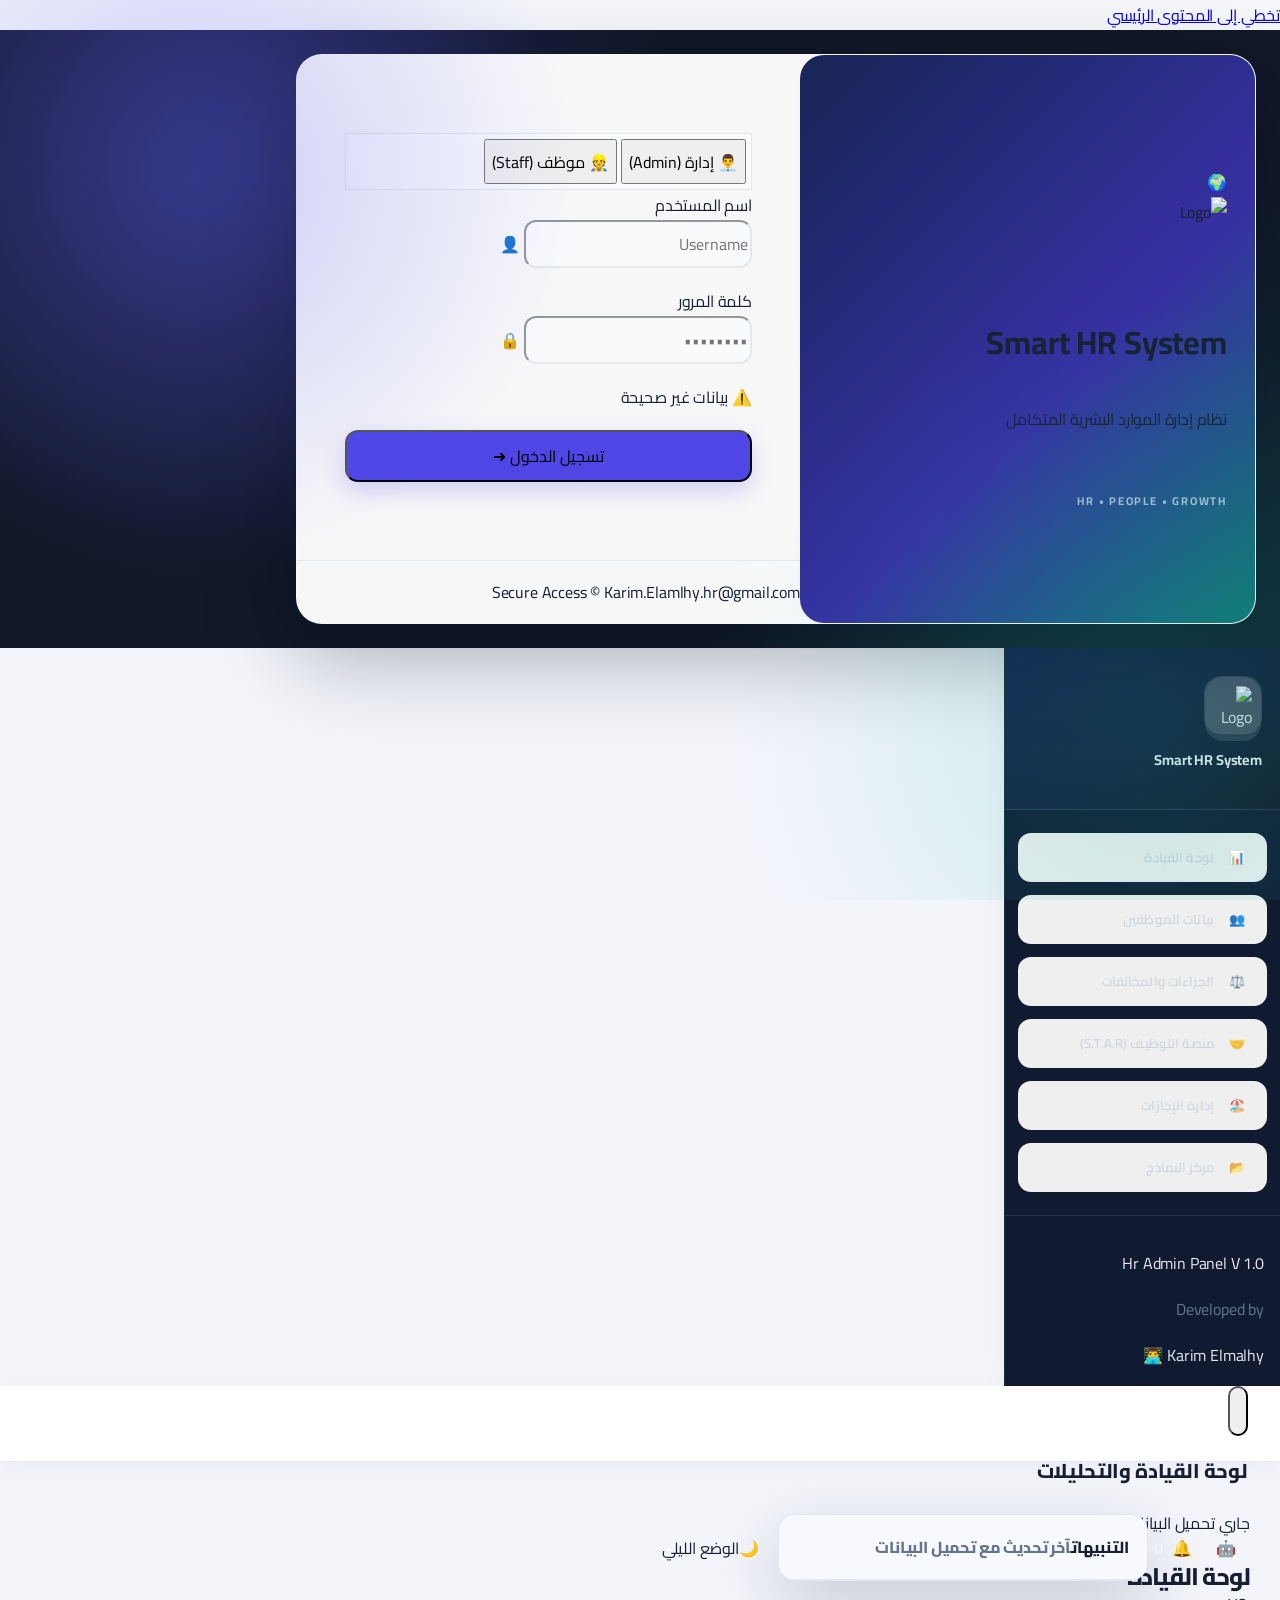
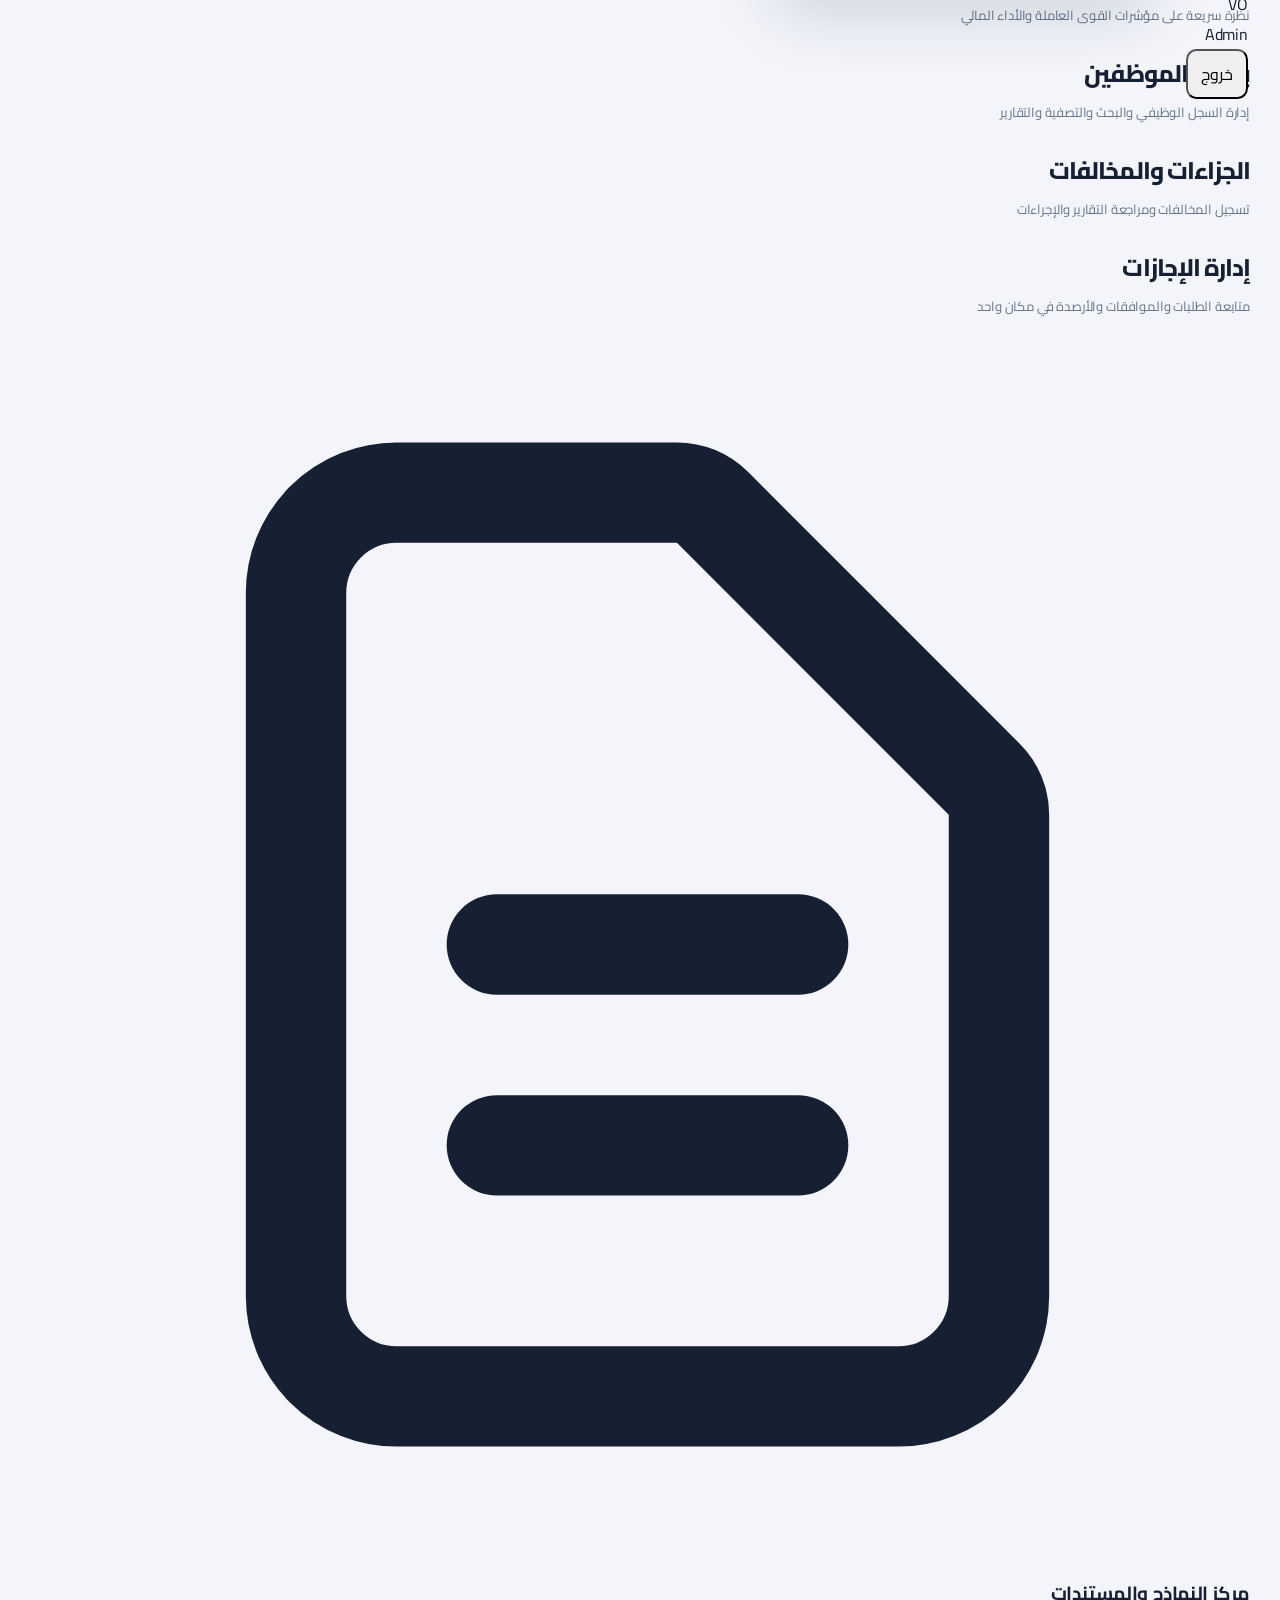
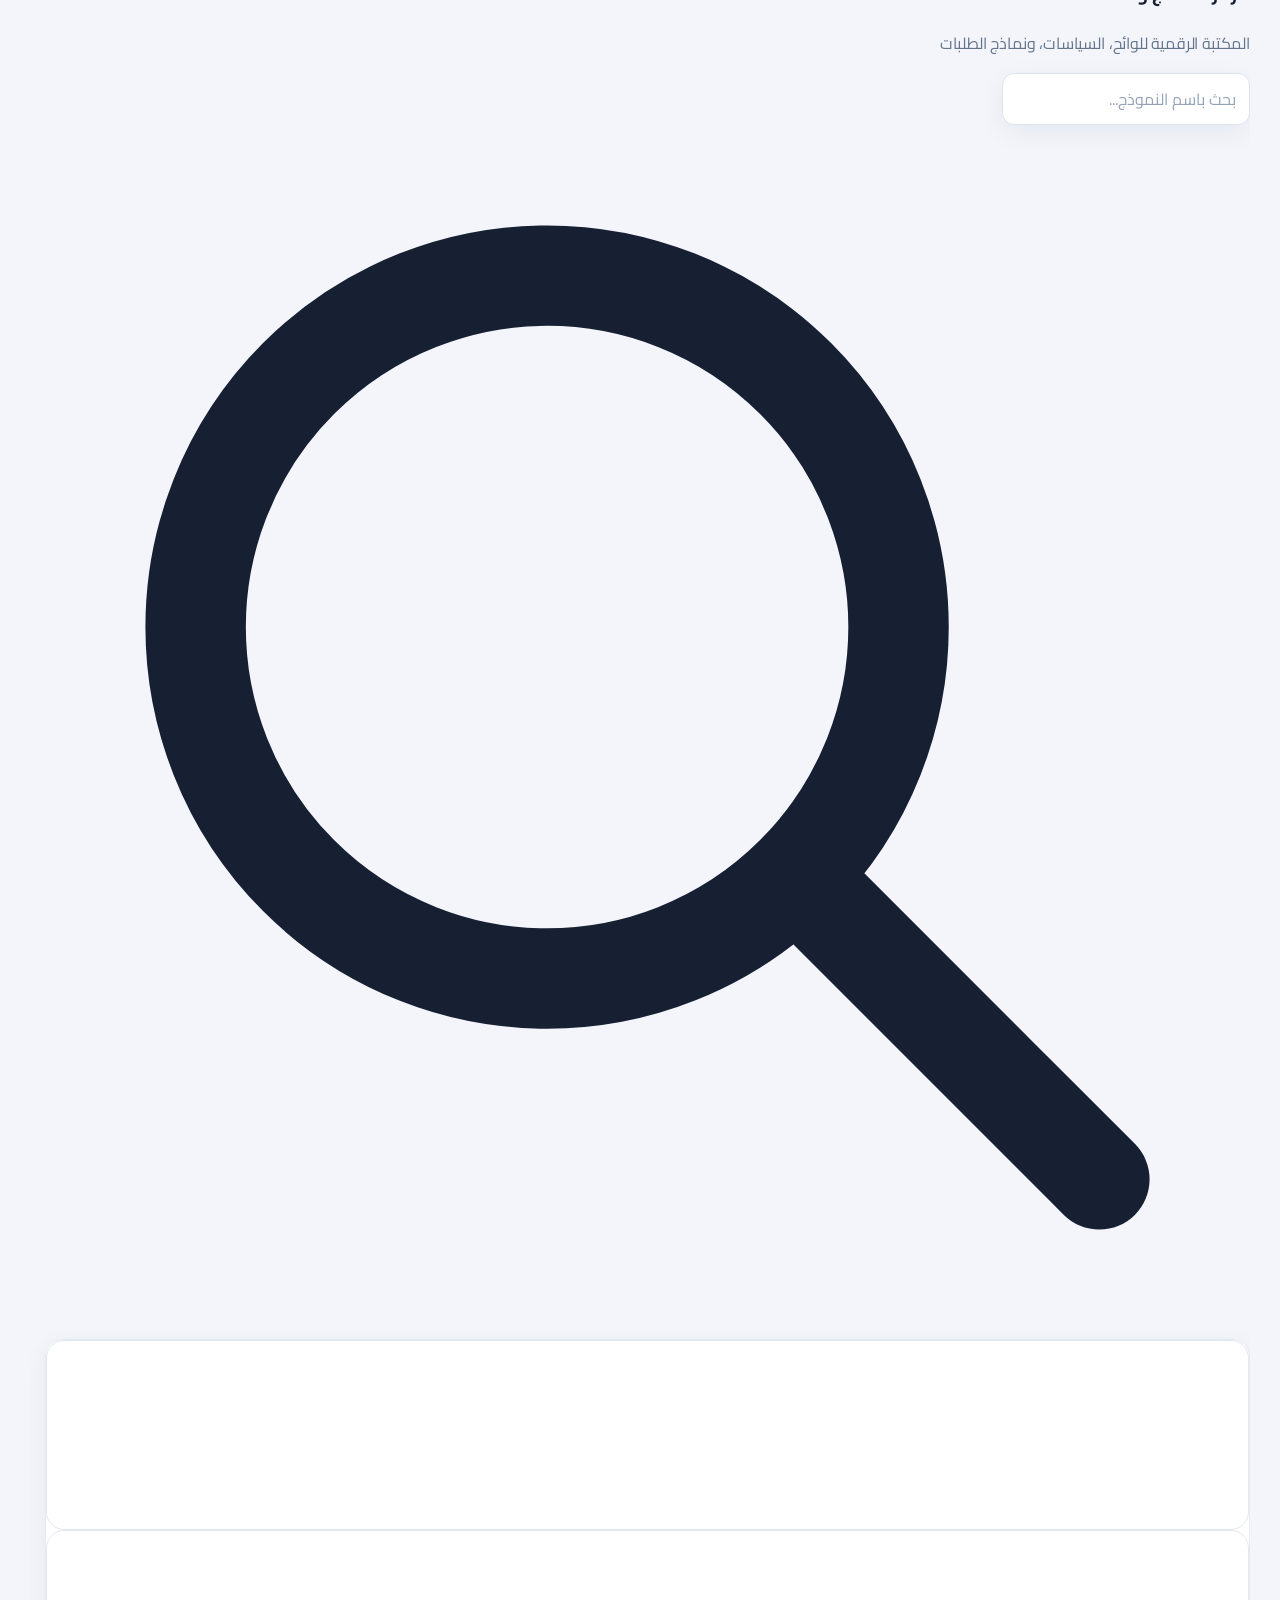
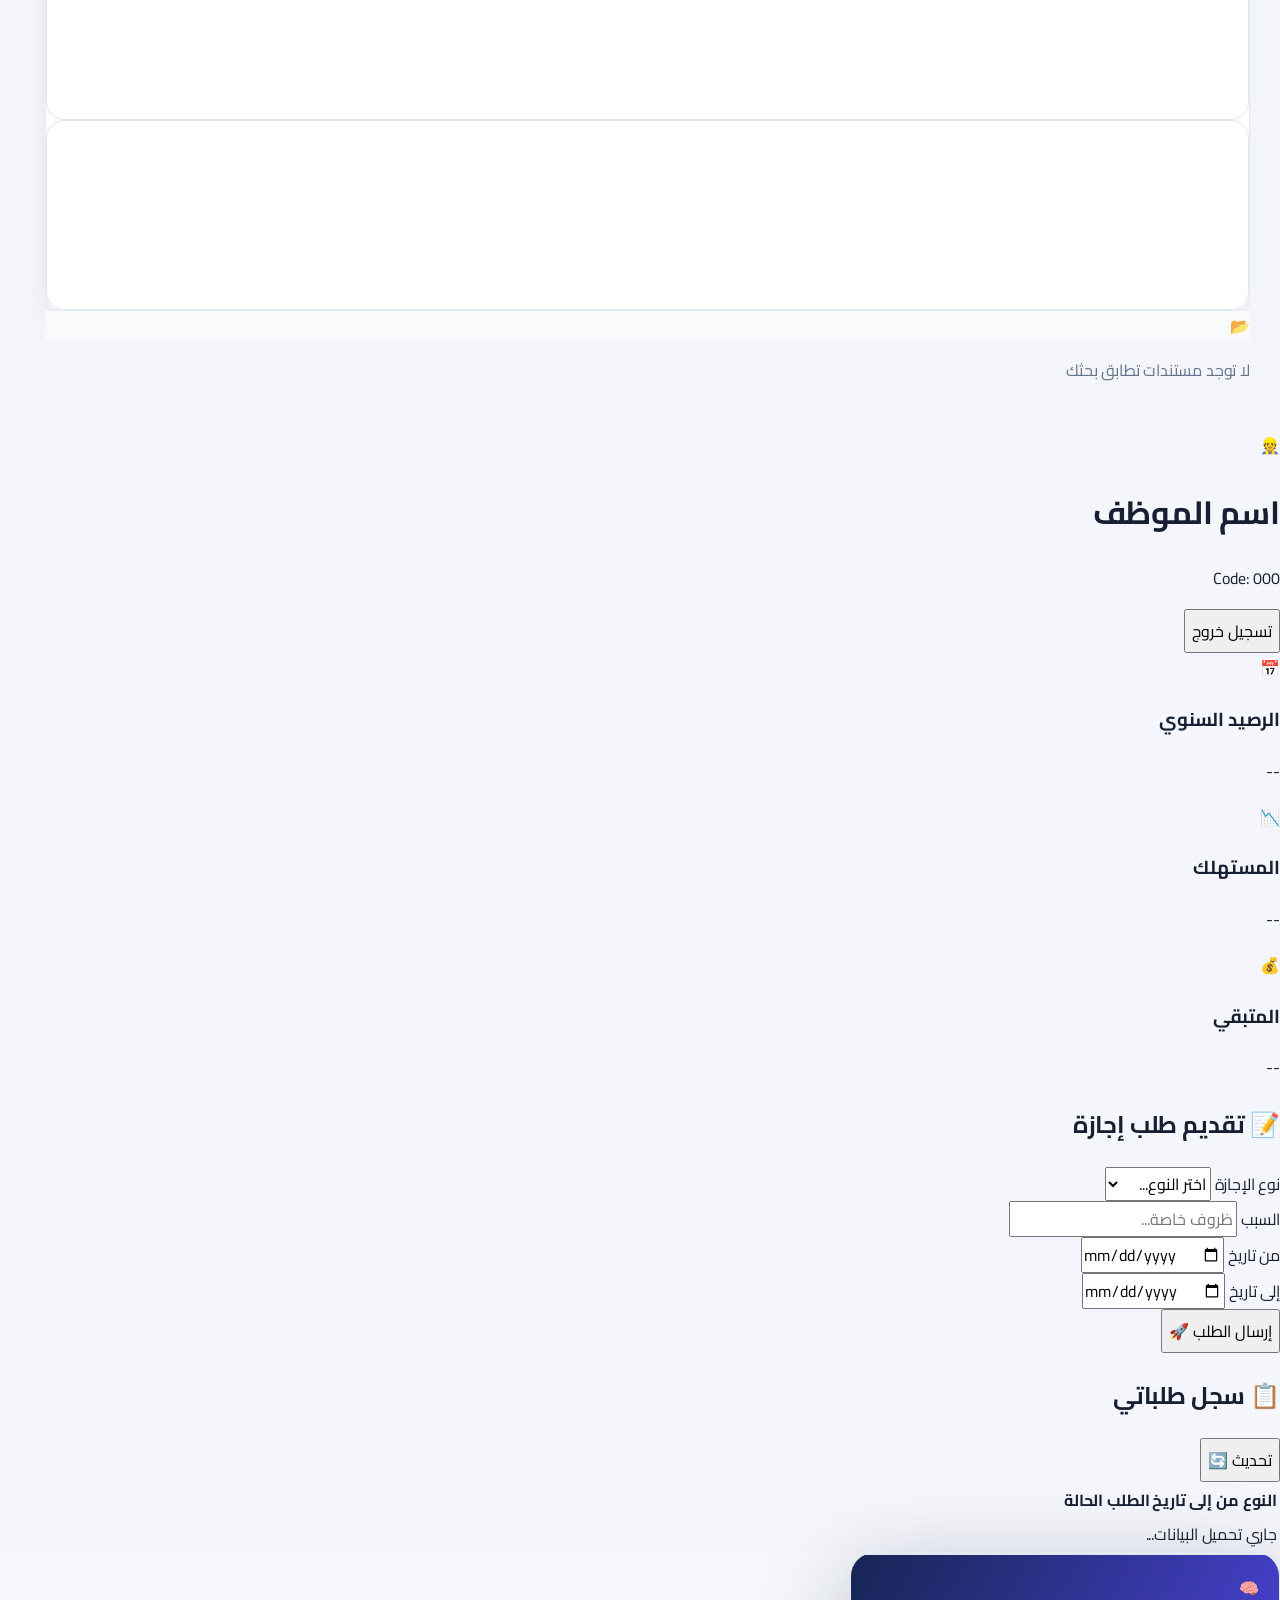
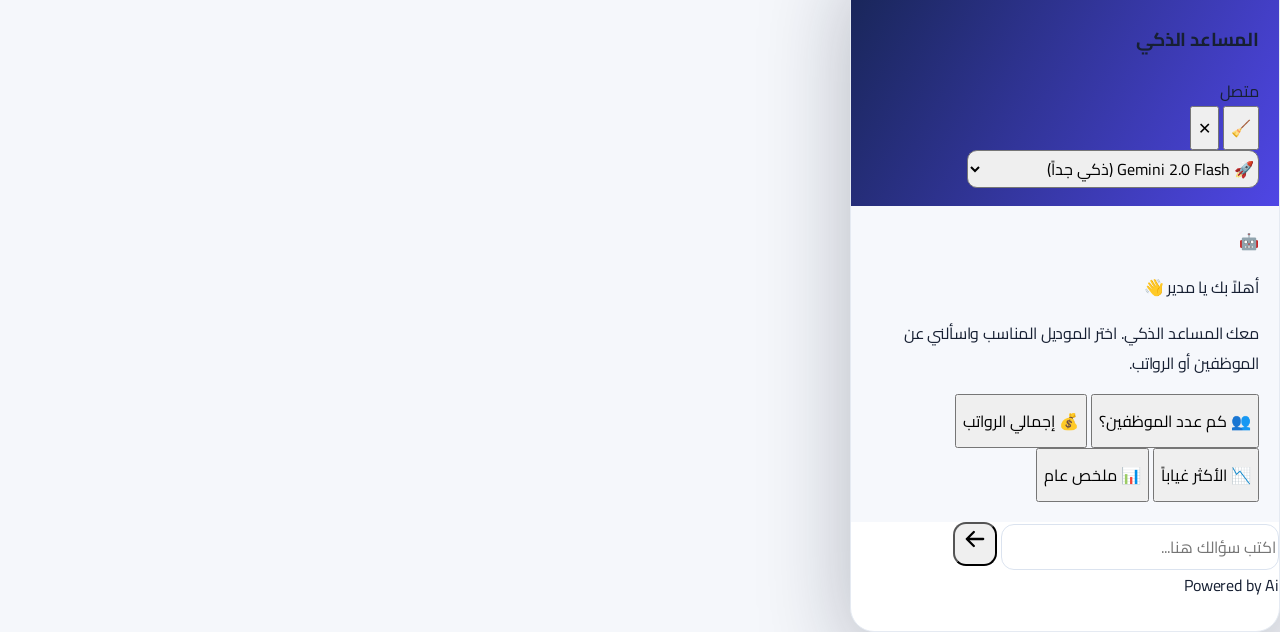
==== commit d44708e4: "Bust browser cache for visible HRIS redesign V2" ====
--- a/index.html
+++ b/index.html
@@ -37,7 +37,7 @@
   <link rel="icon" href="https://cdn-icons-png.flaticon.com/512/9187/9187604.png" type="image/png">
   <link rel="stylesheet" href="css/style.css">
   <link rel="stylesheet" href="css/design-system.css">
-  <link rel="stylesheet" href="css/hris-overhaul.css">
+  <link rel="stylesheet" href="css/hris-overhaul.css?v=20261108-v2">
 </head>
 
 <body
--- a/css/hris-overhaul.css
+++ b/css/hris-overhaul.css
@@ -32,7 +32,7 @@
 #main-sidebar nav{padding:18px 12px!important;display:flex;flex-direction:column;gap:5px!important}
 #main-sidebar nav button{min-height:47px;border:1px solid transparent;border-radius:12px!important;padding:10px 14px!important;color:#cbd5e1!important;font-weight:600}
 #main-sidebar nav button:hover{background:rgba(255,255,255,.09)!important;color:#fff!important;transform:translateX(-2px)}
-#main-sidebar nav button[id^=btn-].active,#main-sidebar nav button[aria-current=page]{background:linear-gradient(100deg,rgba(99,102,241,.28),rgba(20,184,166,.12))!important;border-color:rgba(165,180,252,.22)!important;color:#fff!important;box-shadow:inset -3px 0 #818cf8}
+#main-sidebar nav button[id^=btn-].active,#main-sidebar nav button[aria-current=page],#main-sidebar nav button.bg-virginia-700{background:linear-gradient(100deg,rgba(99,102,241,.28),rgba(20,184,166,.12))!important;border-color:rgba(165,180,252,.22)!important;color:#fff!important;box-shadow:inset -3px 0 #818cf8}
 #main-sidebar nav button span:first-child{width:27px;text-align:center;margin-left:10px!important;filter:saturate(.82)}
 #main-sidebar>div:last-child{border-color:rgba(255,255,255,.1)!important}
 #main-content{background:var(--hr-bg)!important;min-width:0}
@@ -41,44 +41,44 @@
 #main-content>header .flex.items-center.gap-4{gap:14px!important}
 #main-content>header button,#main-content>header [role=button]{border-radius:12px;padding:8px}
 #main-content>header button:hover,#main-content>header [role=button]:hover{background:#f1f5f9}
-#main-content>div#view-container,#view-container{padding:clamp(16px,2.4vw,30px)!important;overflow:auto;scrollbar-gutter:stable}
-#view-container>section,#view-container>div{min-width:0}
+#main-content>.flex-1.overflow-auto{padding:28px!important;background:#f3f5fb!important;scrollbar-gutter:stable}#main-content [id^="view-"]{padding:clamp(16px,2.4vw,30px)!important;overflow:auto;scrollbar-gutter:stable}
+#main-content [id^="view-"]>section,#main-content [id^="view-"]>div{min-width:0}
 
 /* Universal module surfaces */
-#view-container .bg-white{background:var(--hr-surface)!important}
-#view-container .rounded,.#view-container .rounded-lg{border-radius:var(--hr-radius-sm)!important}
-#view-container .rounded-xl,#view-container .rounded-2xl{border-radius:var(--hr-radius)!important}
-#view-container .shadow,#view-container .shadow-sm{box-shadow:var(--hr-shadow)!important}
-#view-container .shadow-lg,#view-container .shadow-xl{box-shadow:var(--hr-shadow-lg)!important}
-#view-container .border-gray-100,#view-container .border-gray-200,#view-container .border-slate-200{border-color:var(--hr-border)!important}
-#view-container h1,#view-container h2,#view-container h3,#view-container h4{letter-spacing:-.02em}
-#view-container h2.text-3xl{font-size:clamp(22px,2.2vw,29px)!important;line-height:1.35}
-#view-container h3.text-xl,#view-container h3.text-2xl{font-size:19px!important}
-#view-container p{line-height:1.7}
-#view-container .bg-gray-50{background:#f8fafc!important}
-#view-container .bg-gray-100{background:#f1f5f9!important}
-#view-container .text-gray-800,#view-container .text-gray-900,#view-container .text-slate-900{color:#172033!important}
-#view-container .text-gray-500,#view-container .text-slate-500{color:#64748b!important}
+#main-content [id^="view-"] .bg-white{background:var(--hr-surface)!important}
+#main-content [id^="view-"] .rounded,#main-content [id^="view-"] .rounded-lg{border-radius:var(--hr-radius-sm)!important}
+#main-content [id^="view-"] .rounded-xl,#main-content [id^="view-"] .rounded-2xl{border-radius:var(--hr-radius)!important}
+#main-content [id^="view-"] .shadow,#main-content [id^="view-"] .shadow-sm{box-shadow:var(--hr-shadow)!important}
+#main-content [id^="view-"] .shadow-lg,#main-content [id^="view-"] .shadow-xl{box-shadow:var(--hr-shadow-lg)!important}
+#main-content [id^="view-"] .border-gray-100,#main-content [id^="view-"] .border-gray-200,#main-content [id^="view-"] .border-slate-200{border-color:var(--hr-border)!important}
+#main-content [id^="view-"] h1,#main-content [id^="view-"] h2,#main-content [id^="view-"] h3,#main-content [id^="view-"] h4{letter-spacing:-.02em}
+#main-content [id^="view-"] h2.text-3xl{font-size:clamp(22px,2.2vw,29px)!important;line-height:1.35}
+#main-content [id^="view-"] h3.text-xl,#main-content [id^="view-"] h3.text-2xl{font-size:19px!important}
+#main-content [id^="view-"] p{line-height:1.7}
+#main-content [id^="view-"] .bg-gray-50{background:#f8fafc!important}
+#main-content [id^="view-"] .bg-gray-100{background:#f1f5f9!important}
+#main-content [id^="view-"] .text-gray-800,#main-content [id^="view-"] .text-gray-900,#main-content [id^="view-"] .text-slate-900{color:#172033!important}
+#main-content [id^="view-"] .text-gray-500,#main-content [id^="view-"] .text-slate-500{color:#64748b!important}
 
 /* Filters and forms */
-#view-container input:not([type=checkbox]):not([type=radio]):not([type=file]),
-#view-container select,#view-container textarea{
+#main-content [id^="view-"] input:not([type=checkbox]):not([type=radio]):not([type=file]),
+#main-content [id^="view-"] select,#main-content [id^="view-"] textarea{
   min-height:42px;border:1px solid #dbe2ec!important;border-radius:11px!important;
   background:#fff!important;color:#172033!important;padding:10px 13px!important;
   box-shadow:0 1px 2px rgba(15,23,42,.025);transition:border-color .18s,box-shadow .18s
 }
-#view-container textarea{min-height:92px;resize:vertical}
-#view-container input::placeholder,#view-container textarea::placeholder{color:#94a3b8}
-#view-container input:focus,#view-container select:focus,#view-container textarea:focus{
+#main-content [id^="view-"] textarea{min-height:92px;resize:vertical}
+#main-content [id^="view-"] input::placeholder,#main-content [id^="view-"] textarea::placeholder{color:#94a3b8}
+#main-content [id^="view-"] input:focus,#main-content [id^="view-"] select:focus,#main-content [id^="view-"] textarea:focus{
   border-color:#818cf8!important;box-shadow:0 0 0 4px rgba(99,102,241,.11)!important;outline:0
 }
-#view-container input[type=checkbox],#view-container input[type=radio]{accent-color:#4f46e5}
-#view-container label{line-height:1.6}
-#view-container button{border-radius:11px}
-#view-container button:disabled{opacity:.55;cursor:not-allowed;transform:none!important;box-shadow:none!important}
-#view-container button.bg-virginia-600,#view-container button.bg-indigo-600,#view-container button.bg-blue-600{box-shadow:0 5px 13px rgba(79,70,229,.16)}
-#view-container button.bg-green-600{box-shadow:0 5px 13px rgba(5,150,105,.14)}
-#view-container button.bg-red-600{box-shadow:0 5px 13px rgba(220,38,38,.12)}
+#main-content [id^="view-"] input[type=checkbox],#main-content [id^="view-"] input[type=radio]{accent-color:#4f46e5}
+#main-content [id^="view-"] label{line-height:1.6}
+#main-content [id^="view-"] button{border-radius:11px}
+#main-content [id^="view-"] button:disabled{opacity:.55;cursor:not-allowed;transform:none!important;box-shadow:none!important}
+#main-content [id^="view-"] button.bg-virginia-600,#main-content [id^="view-"] button.bg-indigo-600,#main-content [id^="view-"] button.bg-blue-600{box-shadow:0 5px 13px rgba(79,70,229,.16)}
+#main-content [id^="view-"] button.bg-green-600{box-shadow:0 5px 13px rgba(5,150,105,.14)}
+#main-content [id^="view-"] button.bg-red-600{box-shadow:0 5px 13px rgba(220,38,38,.12)}
 
 /* Dashboard */
 #view-dashboard>div:first-child{position:relative!important;top:auto!important;border-radius:15px!important;box-shadow:var(--hr-shadow)!important}
@@ -92,25 +92,25 @@
 #view-dashboard .h-64{height:260px!important}
 
 /* Tables: consistent density, sticky headers, hover */
-#view-container .overflow-x-auto{border-radius:14px;scrollbar-width:thin;scrollbar-color:#cbd5e1 transparent}
-#view-container table{width:100%;border-collapse:separate;border-spacing:0;min-width:650px;font-size:13px}
-#view-container table thead th{position:sticky;top:0;z-index:2;background:#f1f5f9!important;color:#475569!important;font-weight:800!important;white-space:nowrap;border-bottom:1px solid #e2e8f0}
-#view-container table th,#view-container table td{padding:12px 14px!important;vertical-align:middle}
-#view-container table tbody tr{transition:background .15s}
-#view-container table tbody tr:nth-child(even){background:#fbfcfe}
-#view-container table tbody tr:hover{background:#eef2ff!important}
-#view-container table td{border-bottom:1px solid #edf1f6;color:#334155}
-#view-container table tbody tr:last-child td{border-bottom:0}
+#main-content [id^="view-"] .overflow-x-auto{border-radius:14px;scrollbar-width:thin;scrollbar-color:#cbd5e1 transparent}
+#main-content [id^="view-"] table{width:100%;border-collapse:separate;border-spacing:0;min-width:650px;font-size:13px}
+#main-content [id^="view-"] table thead th{position:sticky;top:0;z-index:2;background:#f1f5f9!important;color:#475569!important;font-weight:800!important;white-space:nowrap;border-bottom:1px solid #e2e8f0}
+#main-content [id^="view-"] table th,#main-content [id^="view-"] table td{padding:12px 14px!important;vertical-align:middle}
+#main-content [id^="view-"] table tbody tr{transition:background .15s}
+#main-content [id^="view-"] table tbody tr:nth-child(even){background:#fbfcfe}
+#main-content [id^="view-"] table tbody tr:hover{background:#eef2ff!important}
+#main-content [id^="view-"] table td{border-bottom:1px solid #edf1f6;color:#334155}
+#main-content [id^="view-"] table tbody tr:last-child td{border-bottom:0}
 
 /* Module headers and cards */
-#view-container .border-b.pb-4,#view-container .border-b.pb-6{border-color:var(--hr-border)!important}
-#view-container .bg-white.p-6,#view-container .bg-white.p-5,#view-container .bg-white.p-4{
+#main-content [id^="view-"] .border-b.pb-4,#main-content [id^="view-"] .border-b.pb-6{border-color:var(--hr-border)!important}
+#main-content [id^="view-"] .bg-white.p-6,#main-content [id^="view-"] .bg-white.p-5,#main-content [id^="view-"] .bg-white.p-4{
   border:1px solid var(--hr-border);border-radius:17px!important;box-shadow:var(--hr-shadow)!important
 }
-#view-container .bg-white.border-t-4{border-top-width:3px!important}
-#view-container .bg-blue-50,#view-container .bg-indigo-50,#view-container .bg-green-50,
-#view-container .bg-purple-50,#view-container .bg-yellow-50,#view-container .bg-red-50{border-radius:13px}
-#view-container .grid.grid-cols-1{min-width:0}
+#main-content [id^="view-"] .bg-white.border-t-4{border-top-width:3px!important}
+#main-content [id^="view-"] .bg-blue-50,#main-content [id^="view-"] .bg-indigo-50,#main-content [id^="view-"] .bg-green-50,
+#main-content [id^="view-"] .bg-purple-50,#main-content [id^="view-"] .bg-yellow-50,#main-content [id^="view-"] .bg-red-50{border-radius:13px}
+#main-content [id^="view-"] .grid.grid-cols-1{min-width:0}
 
 /* Employees */
 #view-employees #employeeForm{display:grid;gap:14px}
@@ -165,32 +165,32 @@
 
 /* Dark mode — all application modules */
 html.dark{color-scheme:dark;--hr-bg:#0b1220;--hr-surface:#111c2e;--hr-surface-2:#172338;--hr-text:#e7edf7;--hr-muted:#9aaac0;--hr-border:#2c3d55;--hr-shadow:0 10px 30px rgba(0,0,0,.2);--hr-shadow-lg:0 24px 70px rgba(0,0,0,.48)}
-html.dark body,html.dark #main-app,html.dark #main-content,html.dark #view-container{background:var(--hr-bg)!important;color:var(--hr-text)!important}
+html.dark body,html.dark #main-app,html.dark #main-content,html.dark #main-content [id^="view-"]{background:var(--hr-bg)!important;color:var(--hr-text)!important}
 html.dark #main-sidebar{background:linear-gradient(180deg,#080f1d,#111c34)!important;border-color:#26364d}
 html.dark #main-content>header{background:rgba(15,25,42,.94)!important;border-color:var(--hr-border)!important}
 html.dark #page-title{color:#f1f5f9!important}
-html.dark #view-container .bg-white,html.dark #view-container .bg-gray-50,html.dark #view-container .bg-gray-100,
-html.dark #view-container .bg-slate-50,html.dark #view-container .bg-slate-100,
-html.dark #view-container .settings-panel{background:var(--hr-surface)!important;color:var(--hr-text)!important;border-color:var(--hr-border)!important}
-html.dark #view-container .text-gray-900,html.dark #view-container .text-gray-800,html.dark #view-container .text-gray-700,
-html.dark #view-container .text-gray-600,html.dark #view-container .text-slate-900,html.dark #view-container .text-slate-800,
-html.dark #view-container .text-slate-700{color:#e2e8f0!important}
-html.dark #view-container .text-gray-500,html.dark #view-container .text-gray-400,html.dark #view-container .text-slate-500{color:#9aaac0!important}
-html.dark #view-container input:not([type=checkbox]):not([type=radio]),html.dark #view-container select,html.dark #view-container textarea{
+html.dark #main-content [id^="view-"] .bg-white,html.dark #main-content [id^="view-"] .bg-gray-50,html.dark #main-content [id^="view-"] .bg-gray-100,
+html.dark #main-content [id^="view-"] .bg-slate-50,html.dark #main-content [id^="view-"] .bg-slate-100,
+html.dark #main-content [id^="view-"] .settings-panel{background:var(--hr-surface)!important;color:var(--hr-text)!important;border-color:var(--hr-border)!important}
+html.dark #main-content [id^="view-"] .text-gray-900,html.dark #main-content [id^="view-"] .text-gray-800,html.dark #main-content [id^="view-"] .text-gray-700,
+html.dark #main-content [id^="view-"] .text-gray-600,html.dark #main-content [id^="view-"] .text-slate-900,html.dark #main-content [id^="view-"] .text-slate-800,
+html.dark #main-content [id^="view-"] .text-slate-700{color:#e2e8f0!important}
+html.dark #main-content [id^="view-"] .text-gray-500,html.dark #main-content [id^="view-"] .text-gray-400,html.dark #main-content [id^="view-"] .text-slate-500{color:#9aaac0!important}
+html.dark #main-content [id^="view-"] input:not([type=checkbox]):not([type=radio]),html.dark #main-content [id^="view-"] select,html.dark #main-content [id^="view-"] textarea{
   background:#0b1627!important;color:#e7edf7!important;border-color:#40516b!important
 }
-html.dark #view-container input::placeholder,html.dark #view-container textarea::placeholder{color:#8293ab!important}
-html.dark #view-container table thead th{background:#1b2a40!important;color:#dce6f4!important;border-color:#344761!important}
-html.dark #view-container table td{color:#cbd5e1!important;border-color:#293b53!important}
-html.dark #view-container table tbody tr,html.dark #view-container table tbody tr:nth-child(even){background:#111c2e!important}
-html.dark #view-container table tbody tr:hover{background:#1c2d46!important}
-html.dark #view-container .border-gray-100,html.dark #view-container .border-gray-200,html.dark #view-container .border-slate-200{border-color:var(--hr-border)!important}
-html.dark #view-container .bg-blue-50{background:#172b48!important;color:#dbeafe!important}
-html.dark #view-container .bg-green-50{background:#12342f!important;color:#d1fae5!important}
-html.dark #view-container .bg-red-50{background:#422331!important;color:#ffe4e6!important}
-html.dark #view-container .bg-yellow-50{background:#42351d!important;color:#fef3c7!important}
-html.dark #view-container .bg-purple-50,html.dark #view-container .bg-indigo-50{background:#29264a!important;color:#e0e7ff!important}
-html.dark #view-container button.text-gray-500:hover{background:#263750!important}
+html.dark #main-content [id^="view-"] input::placeholder,html.dark #main-content [id^="view-"] textarea::placeholder{color:#8293ab!important}
+html.dark #main-content [id^="view-"] table thead th{background:#1b2a40!important;color:#dce6f4!important;border-color:#344761!important}
+html.dark #main-content [id^="view-"] table td{color:#cbd5e1!important;border-color:#293b53!important}
+html.dark #main-content [id^="view-"] table tbody tr,html.dark #main-content [id^="view-"] table tbody tr:nth-child(even){background:#111c2e!important}
+html.dark #main-content [id^="view-"] table tbody tr:hover{background:#1c2d46!important}
+html.dark #main-content [id^="view-"] .border-gray-100,html.dark #main-content [id^="view-"] .border-gray-200,html.dark #main-content [id^="view-"] .border-slate-200{border-color:var(--hr-border)!important}
+html.dark #main-content [id^="view-"] .bg-blue-50{background:#172b48!important;color:#dbeafe!important}
+html.dark #main-content [id^="view-"] .bg-green-50{background:#12342f!important;color:#d1fae5!important}
+html.dark #main-content [id^="view-"] .bg-red-50{background:#422331!important;color:#ffe4e6!important}
+html.dark #main-content [id^="view-"] .bg-yellow-50{background:#42351d!important;color:#fef3c7!important}
+html.dark #main-content [id^="view-"] .bg-purple-50,html.dark #main-content [id^="view-"] .bg-indigo-50{background:#29264a!important;color:#e0e7ff!important}
+html.dark #main-content [id^="view-"] button.text-gray-500:hover{background:#263750!important}
 html.dark #alert-dropdown{background:#111c2e!important;color:#e7edf7!important;border-color:#40516b!important}
 html.dark #alert-dropdown>div:first-child{background:#1a2940!important;color:#f1f5f9!important;border-color:#344761!important}
 html.dark #alert-list>div{border-color:#2c3d55!important}
@@ -210,7 +210,7 @@
 /* Mobile and tablet */
 @media(max-width:900px){
   #main-sidebar{width:270px!important}
-  #view-container{padding:16px!important}
+  #main-content [id^="view-"]{padding:16px!important}
   #view-dashboard .grid.grid-cols-1.md\:grid-cols-4{gap:12px}
 }
 @media(max-width:640px){
@@ -218,14 +218,75 @@
   #main-content>header{height:62px!important;min-height:62px;padding-inline:12px!important}
   #page-title{font-size:14px!important;max-width:48vw;white-space:nowrap;overflow:hidden;text-overflow:ellipsis}
   #main-content>header .flex.items-center.gap-4{gap:6px!important}
-  #view-container{padding:12px!important}
-  #view-container .bg-white.p-6,#view-container .bg-white.p-5{padding:15px!important}
-  #view-container table{min-width:700px}
-  #view-container .grid.grid-cols-1.md\:grid-cols-2{gap:12px}
-  #view-container .flex.justify-between{flex-wrap:wrap}
+  #main-content [id^="view-"]{padding:12px!important}
+  #main-content [id^="view-"] .bg-white.p-6,#main-content [id^="view-"] .bg-white.p-5{padding:15px!important}
+  #main-content [id^="view-"] table{min-width:700px}
+  #main-content [id^="view-"] .grid.grid-cols-1.md\:grid-cols-2{gap:12px}
+  #main-content [id^="view-"] .flex.justify-between{flex-wrap:wrap}
   #view-interview #evaluationFormCard .flex.items-center.justify-between{align-items:flex-start}
   #view-settings #modal-permissions-grid{grid-template-columns:1fr}
   #alert-dropdown{position:fixed!important;top:62px!important;left:12px!important;right:12px!important;width:auto!important;max-height:70vh!important;margin:0!important}
   #ai-window{position:fixed!important;top:70px!important;left:12px!important;right:12px!important;bottom:12px!important;width:auto!important;height:auto!important;max-height:none!important}
 }
 @media(prefers-reduced-motion:reduce){*,*::before,*::after{scroll-behavior:auto!important;transition:none!important;animation:none!important}}
+
+
+/* VISIBLE V2 OVERRIDES — deliberately stronger than the legacy Tailwind layer */
+#main-app{background:#f3f5fb!important}
+#main-sidebar{width:276px!important;min-width:276px!important;background:#101a31!important}
+#main-sidebar>div:first-child{padding:28px 18px 24px!important;background:linear-gradient(145deg,#172554,#111827)!important}
+#main-sidebar>div:first-child img{width:62px!important;height:62px!important;object-fit:contain;padding:9px;border-radius:18px!important;background:rgba(255,255,255,.12)!important}
+#main-sidebar nav{padding:20px 13px!important;gap:7px!important}
+#main-sidebar nav button{width:100%;min-height:49px!important;display:flex!important;align-items:center!important;border-radius:13px!important;padding:11px 15px!important;font-size:13px!important;letter-spacing:.01em}
+#main-sidebar nav button:hover{background:#243451!important}
+#main-sidebar nav button.bg-virginia-700,#main-sidebar nav button.active{background:linear-gradient(100deg,#4f46e5,#3730a3)!important;color:white!important;box-shadow:0 7px 20px rgba(79,70,229,.28)!important}
+#main-content{background:#f3f5fb!important}
+#main-content>header{height:76px!important;min-height:76px!important;padding:0 32px!important;background:#fff!important;border-bottom:1px solid #e6eaf2!important;box-shadow:0 5px 22px rgba(20,31,56,.045)!important}
+#main-content>header #page-title{font-size:20px!important;font-weight:800!important;color:#172033!important}
+#main-content>.flex-1.overflow-auto{padding:30px!important;background:#f3f5fb!important}
+#main-content [id^="view-"]{max-width:1600px;margin:0 auto;padding:0!important;background:transparent!important}
+#view-dashboard>div:first-child{margin-bottom:22px!important}
+#view-dashboard .grid{gap:18px!important}
+#view-dashboard .grid>div.bg-white{min-height:132px!important;position:relative!important;overflow:hidden!important;border:1px solid #e5eaf3!important;border-radius:20px!important;background:linear-gradient(145deg,#fff,#fafbff)!important;box-shadow:0 8px 26px rgba(24,39,75,.055)!important;padding:23px!important}
+#view-dashboard .grid>div.bg-white:after{content:"";position:absolute;width:92px;height:92px;left:-30px;bottom:-48px;border-radius:50%;background:#4f46e5;opacity:.055}
+#view-dashboard canvas{background:#fff;border-radius:16px}
+#main-content [id^="view-"] .bg-white.p-6,#main-content [id^="view-"] .bg-white.p-5,#main-content [id^="view-"] .bg-white.p-4{border:1px solid #e5eaf3!important;border-radius:18px!important;background:#fff!important;box-shadow:0 7px 24px rgba(24,39,75,.05)!important}
+#main-content [id^="view-"] h2,#main-content [id^="view-"] h3{color:#18243b}
+#main-content [id^="view-"] table{border-radius:14px;overflow:hidden}
+#main-content [id^="view-"] table thead th{background:#eef2f8!important;color:#475569!important;padding:15px!important}
+#main-content [id^="view-"] table tbody td{padding:13px 15px!important}
+#main-content [id^="view-"] input:not([type=checkbox]):not([type=radio]):not([type=file]),#main-content [id^="view-"] select,#main-content [id^="view-"] textarea{border-radius:12px!important;background:#fff!important;border:1px solid #dce3ee!important;min-height:44px!important}
+#main-content [id^="view-"] button{border-radius:12px!important;font-weight:700;transition:all .18s ease}
+#main-content [id^="view-"] button:hover{filter:brightness(.98);transform:translateY(-1px)}
+#alert-dropdown{width:370px!important;border-radius:18px!important;border:1px solid #e1e7f0!important;box-shadow:0 24px 70px rgba(15,23,42,.2)!important}
+#alert-dropdown>div:first-child{padding:17px 19px!important;background:#f7f9fd!important}
+#alert-list>div{padding:16px 18px!important}
+#ai-window{width:430px!important;height:min(680px,82vh)!important;border-radius:24px!important;box-shadow:0 25px 90px rgba(15,23,42,.28)!important}
+#ai-window>.absolute.inset-0{background:#fff!important;border:1px solid #e2e8f0!important;border-radius:24px!important}
+#ai-window .relative.z-10>div:first-child{background:linear-gradient(120deg,#172554,#4f46e5)!important;padding:18px 20px!important}
+#ai-window #ai-messages{background:#f6f8fc!important;padding:20px!important}
+#ai-window #ai-input{background:#fff!important;border:1px solid #dbe3ef!important;border-radius:13px!important}
+html.dark #main-app,html.dark #main-content,html.dark #main-content>.flex-1.overflow-auto{background:#0b1220!important}
+html.dark #main-sidebar{background:#080f1d!important}
+html.dark #main-sidebar>div:first-child{background:linear-gradient(145deg,#111d3a,#080f1d)!important}
+html.dark #main-content>header{background:#111c2e!important;border-color:#293950!important}
+html.dark #main-content>header #page-title{color:#f1f5f9!important}
+html.dark #main-content [id^="view-"] .bg-white,html.dark #main-content [id^="view-"] .bg-white.p-6,html.dark #main-content [id^="view-"] .bg-white.p-5,html.dark #main-content [id^="view-"] .bg-white.p-4{background:#111c2e!important;border-color:#293b55!important;color:#e5edf8!important}
+html.dark #view-dashboard .grid>div.bg-white{background:linear-gradient(145deg,#172338,#111c2e)!important;border-color:#2b3b53!important}
+html.dark #main-content [id^="view-"] h2,html.dark #main-content [id^="view-"] h3{color:#edf3fc!important}
+html.dark #main-content [id^="view-"] table thead th{background:#1b2a40!important;color:#dbe6f4!important}
+html.dark #main-content [id^="view-"] table tbody tr,html.dark #main-content [id^="view-"] table tbody tr:nth-child(even){background:#111c2e!important}
+html.dark #main-content [id^="view-"] table tbody td{color:#cbd5e1!important;border-color:#293b53!important}
+html.dark #main-content [id^="view-"] input:not([type=checkbox]):not([type=radio]):not([type=file]),html.dark #main-content [id^="view-"] select,html.dark #main-content [id^="view-"] textarea{background:#0b1627!important;color:#e5edf8!important;border-color:#3a4c66!important}
+html.dark #alert-dropdown,html.dark #ai-window>.absolute.inset-0{background:#111c2e!important;border-color:#344761!important}
+html.dark #alert-dropdown>div:first-child{background:#1b2a40!important;color:#f1f5f9!important}
+html.dark #ai-window #ai-messages{background:#0b1627!important;color:#e5edf8!important}
+html.dark #ai-window #ai-input{background:#172338!important;color:#f1f5f9!important;border-color:#40516b!important}
+@media(max-width:760px){
+ #main-content>header{height:64px!important;min-height:64px!important;padding:0 13px!important}
+ #main-content>.flex-1.overflow-auto{padding:14px!important}
+ #main-sidebar{width:min(86vw,310px)!important;min-width:0!important}
+ #view-dashboard .grid>div.bg-white{min-height:112px!important;padding:16px!important}
+ #ai-window{left:10px!important;right:10px!important;top:72px!important;bottom:10px!important;width:auto!important;height:auto!important;max-height:none!important}
+ #alert-dropdown{position:fixed!important;top:68px!important;left:10px!important;right:10px!important;width:auto!important}
+}
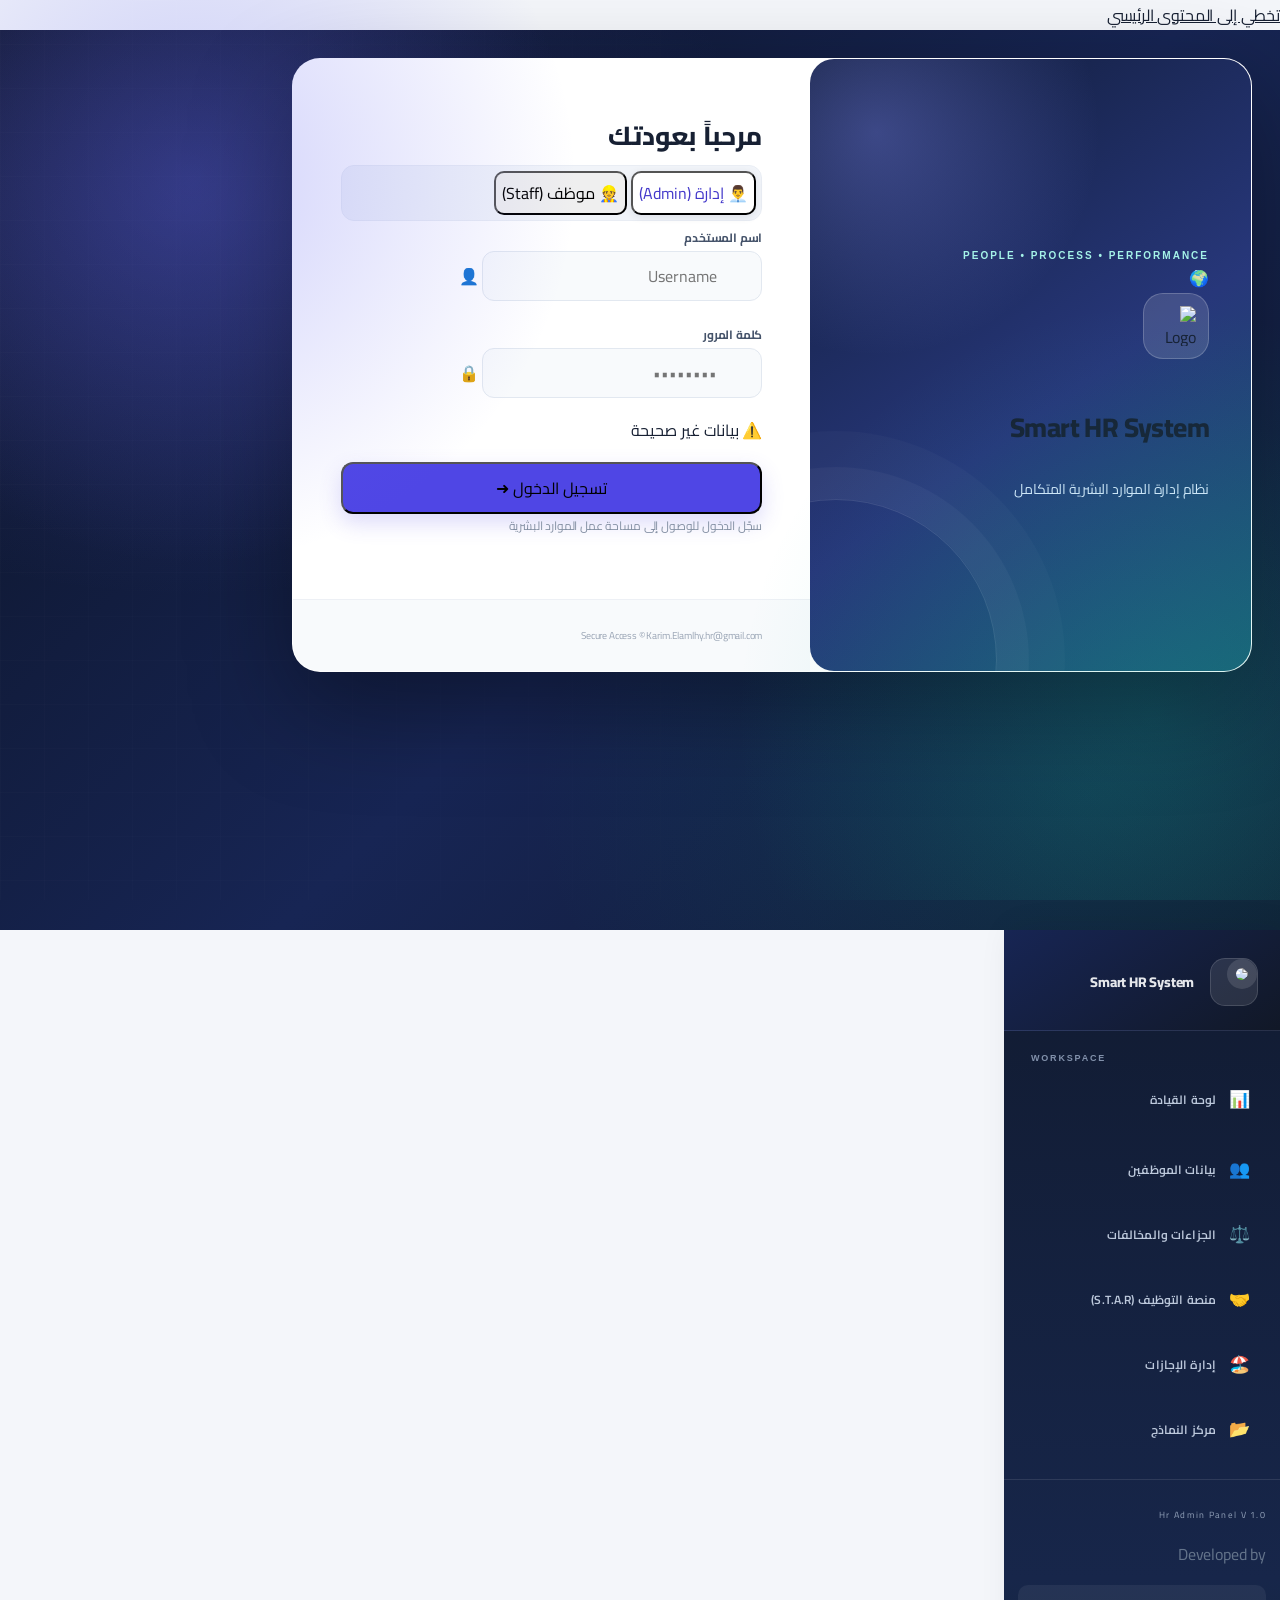
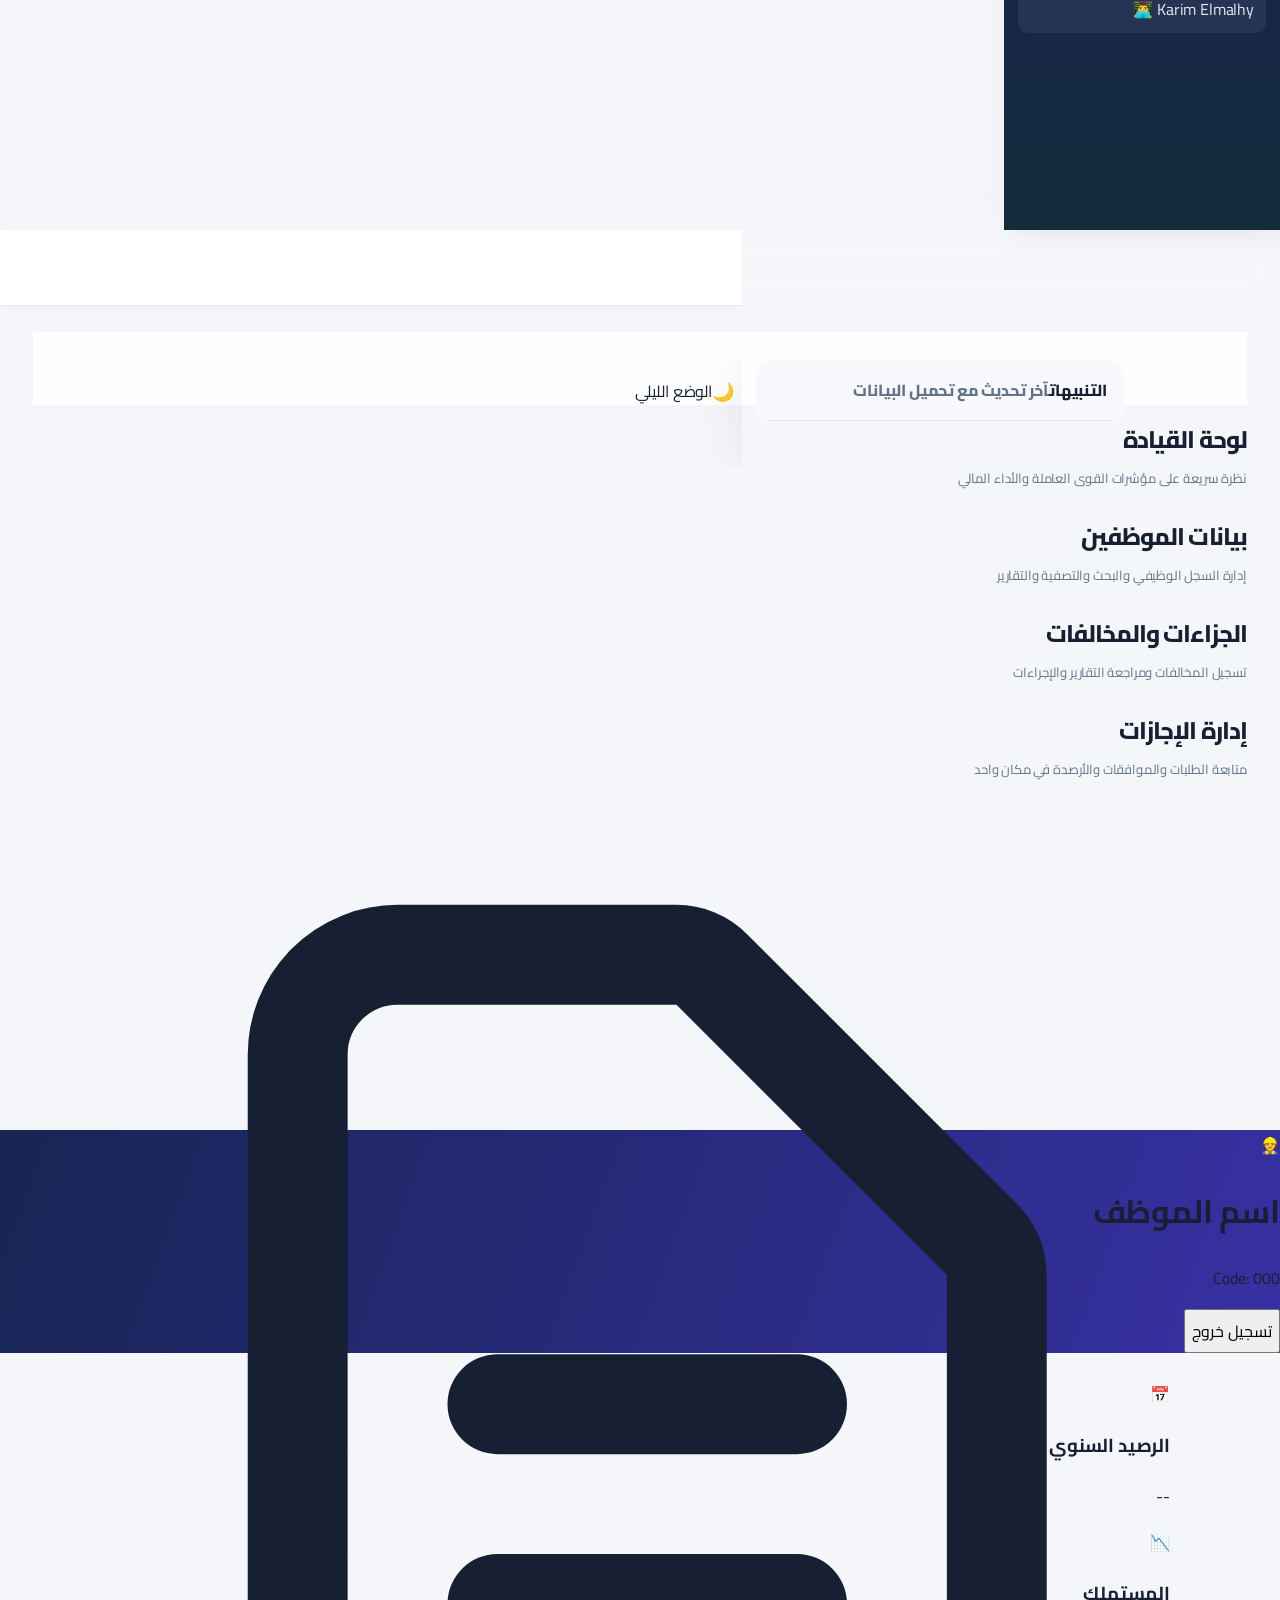
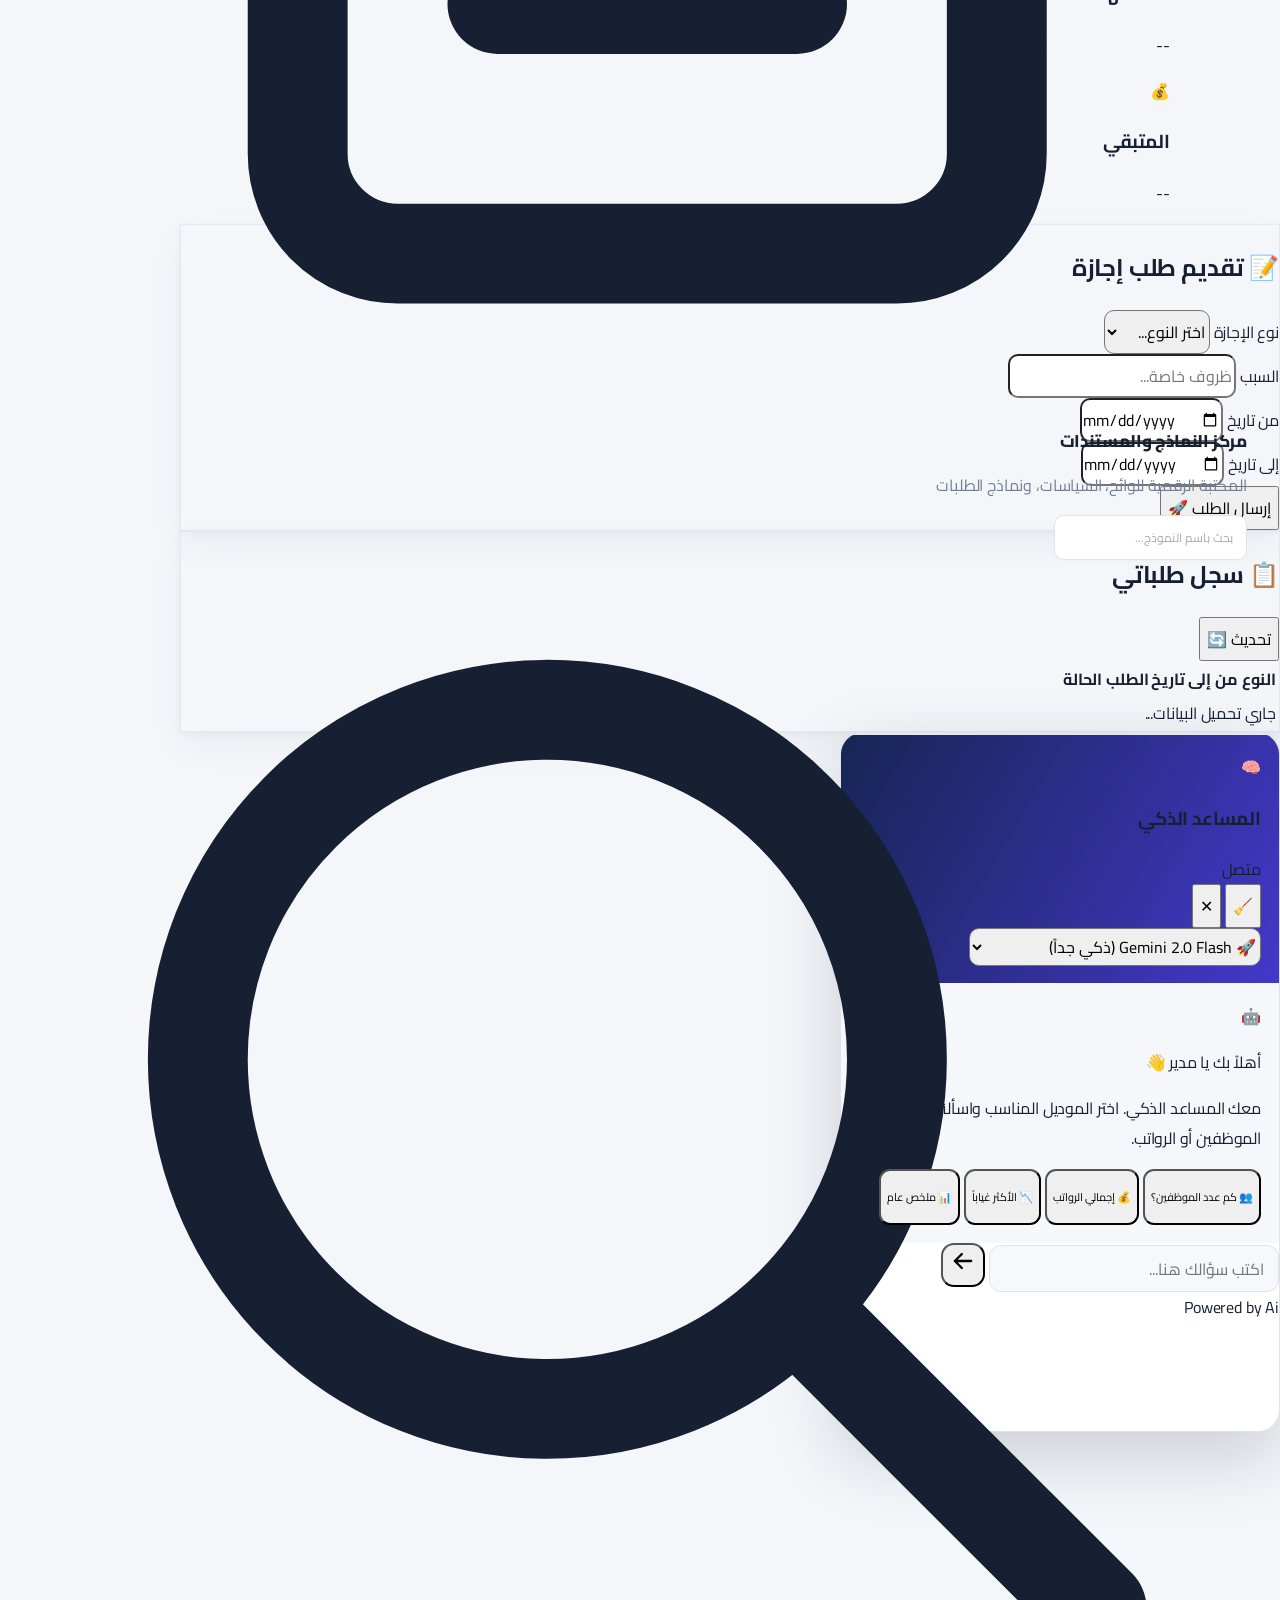
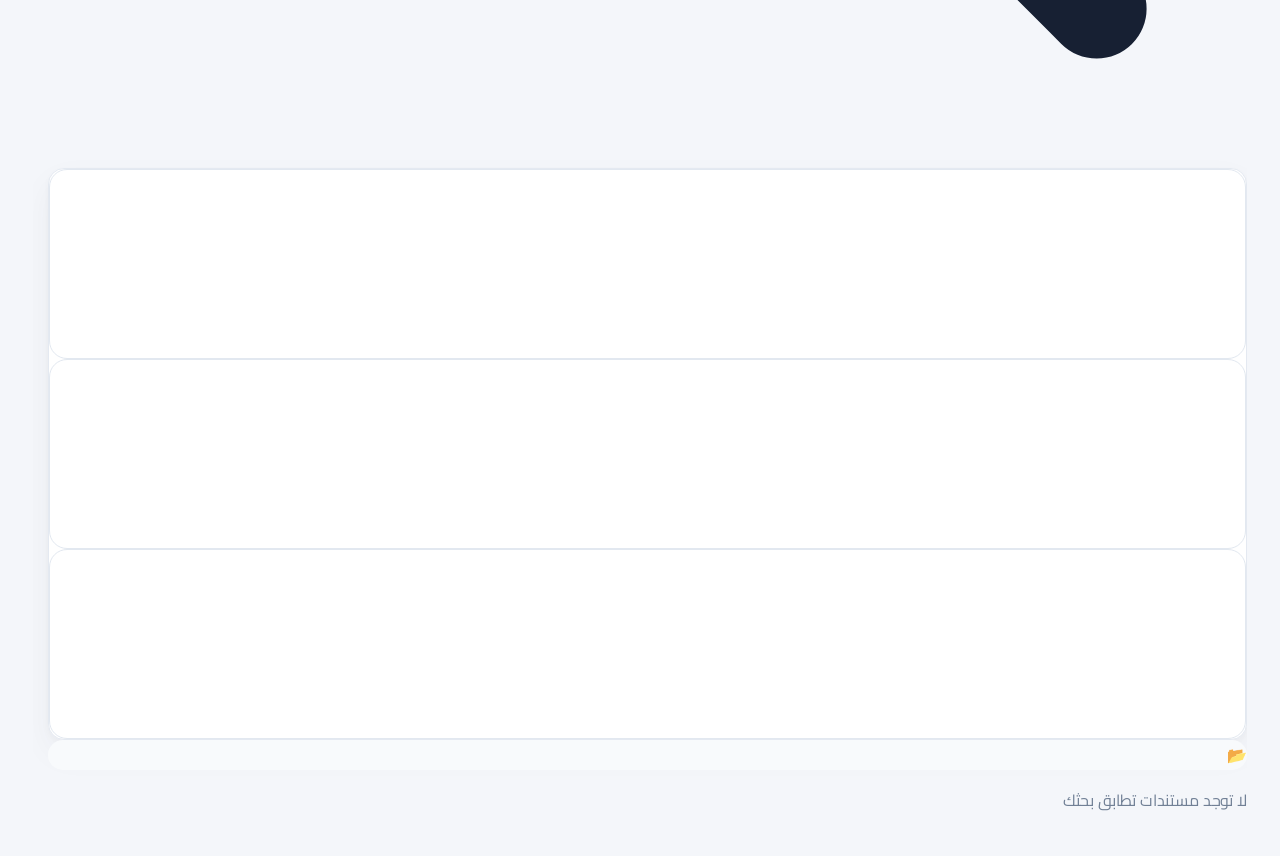
==== commit cb845081: "feat(ui): activate rebuilt HRIS interface system" ====
--- a/index.html
+++ b/index.html
@@ -38,6 +38,7 @@
   <link rel="stylesheet" href="css/style.css">
   <link rel="stylesheet" href="css/design-system.css">
   <link rel="stylesheet" href="css/hris-overhaul.css?v=20261108-v2">
+  <link rel="stylesheet" href="css/modern-hris.css?v=20261108-v3">
 </head>
 
 <body
--- a/css/modern-hris.css
+++ b/css/modern-hris.css
@@ -0,0 +1,378 @@
+/* ELMALHY HRIS — Complete visual system v3
+   Rebuilt visual language: editorial enterprise SaaS, Arabic RTL, responsive and accessible.
+   Existing IDs, data hooks and business logic are intentionally preserved. */
+:root{
+  color-scheme:light;
+  --hr-bg:#f4f6fa;--hr-panel:#fff;--hr-panel-2:#f8fafc;--hr-panel-3:#eef2f7;
+  --hr-ink:#172033;--hr-ink-2:#334155;--hr-muted:#718096;--hr-line:#e4e9f1;
+  --hr-brand:#4f46e5;--hr-brand-2:#3730a3;--hr-brand-soft:#eef2ff;
+  --hr-accent:#0f9f91;--hr-success:#15803d;--hr-warning:#b7791f;--hr-danger:#dc3545;
+  --hr-shadow:0 2px 8px rgba(18,32,58,.035),0 14px 34px rgba(18,32,58,.045);
+  --hr-shadow-float:0 24px 70px rgba(15,23,42,.18);
+  --hr-radius:18px;--hr-radius-sm:12px;--hr-sidebar:276px;
+}
+*{box-sizing:border-box}
+html{scroll-behavior:smooth}
+body{font-family:"Cairo","IBM Plex Sans Arabic",sans-serif!important;background:var(--hr-bg)!important;color:var(--hr-ink)!important}
+button,input,select,textarea{font-family:inherit}
+button{cursor:pointer;transition:background .18s ease,border-color .18s ease,color .18s ease,box-shadow .18s ease,transform .18s ease}
+button:disabled{cursor:not-allowed;opacity:.55}
+a{color:inherit}
+:focus-visible{outline:3px solid rgba(99,102,241,.42)!important;outline-offset:2px}
+::selection{background:#dbe3ff;color:#28216f}
+.custom-scrollbar{scrollbar-width:thin;scrollbar-color:#b8c3d3 transparent}
+.custom-scrollbar::-webkit-scrollbar{width:7px;height:7px}
+.custom-scrollbar::-webkit-scrollbar-thumb{background:#b8c3d3;border-radius:30px}
+
+/* Login — full-height split identity / access experience */
+#login-screen{
+  min-height:100dvh!important;padding:28px!important;isolation:isolate;
+  background:radial-gradient(ellipse at 15% 20%,rgba(99,102,241,.22),transparent 38%),
+             radial-gradient(ellipse at 85% 85%,rgba(15,159,145,.16),transparent 36%),
+             linear-gradient(135deg,#0b1222 0%,#172554 54%,#101b32 100%)!important;
+}
+#login-screen:before{content:"";position:absolute;inset:0;z-index:-1;opacity:.17;pointer-events:none;
+  background-image:linear-gradient(rgba(255,255,255,.08) 1px,transparent 1px),linear-gradient(90deg,rgba(255,255,255,.08) 1px,transparent 1px);background-size:44px 44px;
+  mask-image:linear-gradient(90deg,#000,transparent 80%)}
+#login-screen>div:first-child{display:none!important}
+#login-screen>div:last-child{
+  display:grid;grid-template-columns:minmax(280px,.92fr) minmax(340px,1.08fr);
+  width:min(960px,100%)!important;max-width:960px!important;min-height:560px;
+  border:1px solid rgba(255,255,255,.13)!important;border-radius:28px!important;
+  overflow:hidden;background:var(--hr-panel)!important;box-shadow:0 34px 100px rgba(0,0,0,.38)!important;
+  transform:none!important;
+}
+#login-screen>div:last-child>div:first-child{
+  grid-column:1;grid-row:1/3;display:flex;flex-direction:column;justify-content:center;align-items:flex-start;
+  text-align:right!important;padding:54px 42px!important;position:relative;overflow:hidden;
+  background:radial-gradient(circle at 15% 12%,rgba(129,140,248,.36),transparent 34%),
+             linear-gradient(145deg,#101b37 0%,#27377a 56%,#0f766e 130%)!important;
+}
+#login-screen>div:last-child>div:first-child:after{
+  content:"";position:absolute;width:320px;height:320px;border:1px solid rgba(255,255,255,.12);
+  border-radius:50%;left:-135px;bottom:-150px;box-shadow:0 0 0 32px rgba(255,255,255,.035),0 0 0 68px rgba(255,255,255,.025)
+}
+#login-screen>div:last-child>div:first-child img{
+  width:66px;height:66px;object-fit:contain;margin:0 0 30px!important;padding:12px;
+  background:rgba(255,255,255,.13)!important;border:1px solid rgba(255,255,255,.2);
+  border-radius:20px!important;box-shadow:none!important
+}
+#login-screen>div:last-child>div:first-child h2{font-size:27px!important;font-weight:800;letter-spacing:-.6px}
+#login-screen>div:last-child>div:first-child p{color:#dbeafe!important;font-size:14px!important;margin-top:10px!important}
+#login-screen>div:last-child>div:first-child:before{
+  content:"PEOPLE • PROCESS • PERFORMANCE";font:700 10px/1.5 Arial,sans-serif;letter-spacing:2px;color:#a5f3e8;margin-top:34px
+}
+#login-screen>div:last-child>div:nth-child(2){grid-column:2;grid-row:1;padding:52px 48px 34px!important;display:flex;flex-direction:column;justify-content:center}
+#login-screen>div:last-child>div:nth-child(2):before{content:"مرحباً بعودتك";font-size:26px;font-weight:800;color:#172033;margin-bottom:5px}
+#login-screen>div:last-child>div:nth-child(2):after{content:"سجّل الدخول للوصول إلى مساحة عمل الموارد البشرية";font-size:12px;color:#8490a3;margin-bottom:28px}
+#login-screen .flex.bg-gray-100{background:#f1f4f9!important;border:1px solid #e9edf4;padding:5px!important;border-radius:13px!important;box-shadow:none!important}
+#login-screen .flex.bg-gray-100 button{min-height:44px;border-radius:10px!important;box-shadow:none!important}
+#login-screen .flex.bg-gray-100 button.bg-white{background:#fff!important;color:#4338ca!important;box-shadow:0 2px 8px rgba(20,30,60,.09)!important}
+#login-screen label{font-size:12px!important;color:#45536a!important;font-weight:700;margin-bottom:8px!important}
+#login-screen input{height:50px!important;min-height:50px!important;background:#f8fafc!important;border:1px solid #e2e8f0!important;border-radius:12px!important;padding-inline:44px 14px!important;color:#172033!important}
+#login-screen input:focus{background:#fff!important;border-color:#818cf8!important;box-shadow:0 0 0 4px rgba(99,102,241,.12)!important}
+#login-screen form{display:grid;gap:17px}
+#login-screen #btnLogin{height:52px!important;border-radius:12px!important;background:linear-gradient(110deg,#4f46e5,#3730a3)!important;box-shadow:0 9px 22px rgba(79,70,229,.2)!important}
+#login-screen #btnLogin:hover{transform:translateY(-1px);box-shadow:0 13px 28px rgba(79,70,229,.28)!important}
+#login-screen>div:last-child>div:last-child{grid-column:2;grid-row:2;padding:16px 48px!important;background:#f8fafc!important;border-top:1px solid #edf0f5!important;text-align:right!important}
+#login-screen>div:last-child>div:last-child p{font-size:10px!important;color:#9aa5b5!important}
+#login-error{border-radius:11px!important}
+
+/* Main application frame */
+#main-app{background:var(--hr-bg)!important;gap:0}
+#main-sidebar{
+  position:relative!important;inset:auto!important;transform:none!important;flex:0 0 var(--hr-sidebar);
+  width:var(--hr-sidebar)!important;height:100dvh;background:#111b31!important;
+  background-image:linear-gradient(180deg,#111b31 0%,#17264a 72%,#142c3a 100%)!important;
+  border:0!important;box-shadow:8px 0 32px rgba(15,23,42,.08)!important;z-index:40
+}
+#main-sidebar>div:first-child{padding:27px 22px 24px!important;text-align:right!important;border-bottom:1px solid rgba(255,255,255,.09)!important}
+#main-sidebar>div:first-child>div{width:48px!important;height:48px!important;display:inline-flex!important;vertical-align:middle;margin:0 0 0 12px!important;border-radius:15px!important;background:rgba(255,255,255,.1)!important;border:1px solid rgba(255,255,255,.14)!important}
+#main-sidebar>div:first-child img{width:30px!important;height:30px!important;object-fit:contain}
+#main-sidebar>div:first-child h1{display:inline-block;vertical-align:middle;font-size:14px!important;font-weight:800;letter-spacing:-.2px}
+#main-sidebar nav{padding:20px 14px!important;display:flex;flex-direction:column;gap:5px!important}
+#main-sidebar nav>div{width:100%}
+#main-sidebar nav>div:first-child{margin-bottom:8px}
+#main-sidebar nav>div:first-child:before{content:"WORKSPACE";display:block;padding:0 13px 9px;color:#8291ab;font:700 9px/1 Arial,sans-serif;letter-spacing:1.8px;text-align:left}
+#main-sidebar nav button{
+  min-height:47px!important;width:100%;padding:10px 13px!important;border:1px solid transparent!important;
+  border-radius:11px!important;background:transparent!important;color:#bdc9dc!important;
+  justify-content:flex-start;gap:11px;font-size:12px!important;font-weight:650!important;text-align:right
+}
+#main-sidebar nav button:hover{background:rgba(255,255,255,.075)!important;color:#fff!important;transform:translateX(-2px)}
+#main-sidebar nav button span:first-child{width:25px;min-width:25px;margin:0!important;text-align:center;font-size:17px!important;filter:none}
+#main-sidebar nav button span:last-child{flex:1}
+#main-sidebar nav button.active,#main-sidebar nav button.bg-virginia-700,#main-sidebar nav button[aria-current=page]{
+  background:linear-gradient(100deg,rgba(99,102,241,.27),rgba(15,159,145,.13))!important;
+  border-color:rgba(165,180,252,.2)!important;color:#fff!important;
+  box-shadow:inset -3px 0 #818cf8!important
+}
+#main-sidebar>div:last-child{padding:17px 14px!important;border-top:1px solid rgba(255,255,255,.1)!important}
+#main-sidebar>div:last-child>p:first-child{font-size:9px!important;letter-spacing:1.3px;color:#91a0b8!important}
+#main-sidebar>div:last-child>div{border-radius:10px!important;background:rgba(255,255,255,.06)!important;border-color:rgba(255,255,255,.1)!important;padding:9px 12px!important}
+#sidebar-overlay{z-index:35}
+#main-content{height:100dvh!important;min-width:0;background:var(--hr-bg)!important}
+#main-content>header{
+  position:sticky;top:0;height:76px!important;min-height:76px!important;padding:0 clamp(18px,3vw,38px)!important;
+  background:rgba(255,255,255,.92)!important;backdrop-filter:blur(18px);
+  border-bottom:1px solid var(--hr-line)!important;box-shadow:0 3px 14px rgba(18,32,58,.025)!important;z-index:20
+}
+#page-title{font-size:17px!important;font-weight:800!important;color:#172033!important;letter-spacing:-.35px}
+#main-content>header>div:last-child{gap:13px!important}
+#main-content>header button,#main-content>header [role=button]{border-radius:11px!important;transition:.18s}
+#main-content>header #ai-header-btn>div{padding:8px!important;border:1px solid #e7eaf2;border-radius:12px;background:#f8f9fc}
+#main-content>header #ai-header-btn span.text-2xl{font-size:19px!important}
+#main-content>header [aria-label="عرض التنبيهات"]{padding:9px;border-radius:12px}
+#main-content>header [aria-label="عرض التنبيهات"]:hover,#main-content>header [aria-label="تبديل الوضع الليلي"]:hover{background:#f0f2f8}
+#main-content>header [aria-label="عرض التنبيهات"]>div>span:first-child{font-size:19px!important}
+#main-content>header #dark-icon{font-size:18px!important}
+#main-content>header #userNameDisplay{font-size:12px!important;color:#334155!important}
+#main-content>header .border-r{border-color:#e5eaf2!important}
+#main-content>header button[onclick="logout()"]{padding:8px 13px!important;border-radius:10px!important;background:#fff7f7!important;border-color:#fee2e2!important}
+#main-content>.flex-1.overflow-auto{padding:26px clamp(16px,2.6vw,34px)!important;background:var(--hr-bg)!important;scrollbar-gutter:stable}
+#loader{backdrop-filter:blur(5px);background:rgba(255,255,255,.9)!important}
+#loader .animate-spin{border-width:3px!important;width:38px!important;height:38px!important}
+#loader p{font-size:12px!important;color:#4f46e5!important}
+
+/* Shared page hierarchy and surfaces */
+#main-content [id^="view-"]{min-width:0;color:var(--hr-ink)}
+#main-content [id^="view-"]>div:first-child:not(.grid),
+#main-content [id^="view-"]>.mb-8:first-child{margin-top:0}
+#main-content [id^="view-"] h1,#main-content [id^="view-"] h2,#main-content [id^="view-"] h3,#main-content [id^="view-"] h4{letter-spacing:-.35px;line-height:1.45}
+#main-content [id^="view-"] h1.text-3xl,#main-content [id^="view-"] h2.text-3xl{font-size:clamp(21px,2vw,27px)!important;font-weight:850!important;color:var(--hr-ink)!important}
+#main-content [id^="view-"] h3.text-xl,#main-content [id^="view-"] h3.text-2xl{font-size:17px!important;font-weight:800!important}
+#main-content [id^="view-"] p{line-height:1.75}
+#main-content [id^="view-"] .bg-white{background:var(--hr-panel)!important}
+#main-content [id^="view-"] .rounded-lg{border-radius:var(--hr-radius-sm)!important}
+#main-content [id^="view-"] .rounded-xl,#main-content [id^="view-"] .rounded-2xl{border-radius:var(--hr-radius)!important}
+#main-content [id^="view-"] .shadow-sm,#main-content [id^="view-"] .shadow{box-shadow:var(--hr-shadow)!important}
+#main-content [id^="view-"] .border-gray-100,#main-content [id^="view-"] .border-gray-200,#main-content [id^="view-"] .border-slate-200{border-color:var(--hr-line)!important}
+#main-content [id^="view-"] .bg-gray-50{background:var(--hr-panel-2)!important}
+#main-content [id^="view-"] .bg-gray-100{background:var(--hr-panel-3)!important}
+#main-content [id^="view-"] .text-gray-900,#main-content [id^="view-"] .text-gray-800,#main-content [id^="view-"] .text-slate-900{color:var(--hr-ink)!important}
+#main-content [id^="view-"] .text-gray-700,#main-content [id^="view-"] .text-slate-700{color:var(--hr-ink-2)!important}
+#main-content [id^="view-"] .text-gray-500,#main-content [id^="view-"] .text-slate-500{color:var(--hr-muted)!important}
+#main-content [id^="view-"] .p-6{padding:clamp(16px,2vw,24px)!important}
+#main-content [id^="view-"] .border-b{border-color:var(--hr-line)!important}
+#main-content [id^="view-"] .rounded-full{border-radius:999px!important}
+
+/* KPI / metric cards */
+#main-content [id^="view-"] .grid>div.bg-white,
+#main-content [id^="view-"] .grid>section.bg-white{border:1px solid var(--hr-line)!important;box-shadow:var(--hr-shadow)!important}
+#main-content [id^="view-"] [id^="kpi-"],#main-content [id^="view-"] [id^="stat-"]{font-variant-numeric:tabular-nums}
+#main-content [id^="view-"] .grid .text-3xl.font-bold{font-size:clamp(23px,2.4vw,31px)!important;font-weight:850!important;letter-spacing:-.8px}
+#main-content [id^="view-"] .grid .text-2xl.font-bold{font-size:24px!important;font-weight:850!important}
+#main-content [id^="view-"] .grid .border-r-4{border-right-width:3px!important}
+#main-content [id^="view-"] .grid .rounded-full{box-shadow:inset 0 0 0 1px rgba(15,23,42,.035)}
+
+/* Tables */
+#main-content [id^="view-"] .overflow-x-auto{border-radius:13px;scrollbar-width:thin}
+#main-content [id^="view-"] table{width:100%;border-collapse:separate;border-spacing:0;font-size:12px!important}
+#main-content [id^="view-"] thead{background:#f5f7fb!important}
+#main-content [id^="view-"] thead th{padding:13px 15px!important;color:#65738a!important;font-size:10px!important;font-weight:800!important;white-space:nowrap;border-bottom:1px solid var(--hr-line)!important}
+#main-content [id^="view-"] tbody td{padding:12px 15px!important;border-bottom:1px solid #edf0f5!important;color:#344054;font-size:12px}
+#main-content [id^="view-"] tbody tr:last-child td{border-bottom:0!important}
+#main-content [id^="view-"] tbody tr:hover{background:#f8faff!important}
+#main-content [id^="view-"] tbody button{border-radius:8px!important}
+#main-content [id^="view-"] table .rounded-r-xl,#main-content [id^="view-"] table .rounded-tr-lg{border-radius:0!important}
+#main-content [id^="view-"] table .rounded-l-xl,#main-content [id^="view-"] table .rounded-tl-lg{border-radius:0!important}
+
+/* Forms and controls */
+#main-content [id^="view-"] label{display:block;font-size:11px!important;font-weight:750!important;color:#526078!important;margin-bottom:6px}
+#main-content [id^="view-"] input:not([type=checkbox]):not([type=radio]):not([type=file]),
+#main-content [id^="view-"] select,#main-content [id^="view-"] textarea{
+  min-height:43px;border:1px solid #dfe5ee!important;border-radius:10px!important;
+  background:#fff!important;color:#263449!important;padding:10px 13px!important;
+  box-shadow:0 1px 2px rgba(15,23,42,.02)!important;font-size:12px!important;transition:border-color .18s,box-shadow .18s
+}
+#main-content [id^="view-"] textarea{min-height:92px;resize:vertical}
+#main-content [id^="view-"] input::placeholder,#main-content [id^="view-"] textarea::placeholder{color:#a0aabc!important}
+#main-content [id^="view-"] input:focus,#main-content [id^="view-"] select:focus,#main-content [id^="view-"] textarea:focus{
+  border-color:#818cf8!important;box-shadow:0 0 0 3px rgba(99,102,241,.11)!important;outline:0!important
+}
+#main-content [id^="view-"] input[type=checkbox],#main-content [id^="view-"] input[type=radio]{accent-color:#4f46e5}
+#main-content [id^="view-"] input[type=file]{max-width:100%;font-size:11px}
+#main-content [id^="view-"] button{min-height:36px;font-size:12px;font-weight:700}
+#main-content [id^="view-"] button:not(:disabled):active{transform:translateY(1px)}
+#main-content [id^="view-"] button.bg-virginia-600,#main-content [id^="view-"] button.bg-virginia-700{box-shadow:0 5px 14px rgba(79,70,229,.16)}
+#main-content [id^="view-"] button.bg-green-600{box-shadow:0 5px 14px rgba(22,163,74,.12)}
+#main-content [id^="view-"] button.bg-red-700{box-shadow:0 5px 14px rgba(220,53,69,.12)}
+
+/* Dashboard charts / filters */
+#view-dashboard .chart-container,#view-dashboard canvas{max-width:100%}
+#view-dashboard canvas{border-radius:12px}
+#view-dashboard .grid{min-width:0}
+#view-dashboard .bg-white{overflow:hidden}
+#view-dashboard select,#view-dashboard input{max-width:100%}
+#advanced-data-status{line-height:1.6}
+
+/* Employee records: practical dense data workspace */
+#view-employees #dept-stats-card{border-radius:14px!important}
+#view-employees .grid{align-items:end}
+#view-employees #employeesTableBody tr td:first-child{font-weight:750}
+#view-employees #employeesTableBody button{min-height:32px;padding:6px 9px}
+
+/* Recruitment, leaves, penalties, documents and settings */
+#view-interview #registrationSection,#view-interview #interviewerSection>div,
+#view-leaves>div.bg-white,#view-penalties>div.bg-white{border:1px solid var(--hr-line)!important;border-radius:18px!important;box-shadow:var(--hr-shadow)!important}
+#view-interview form{gap:18px!important}
+#view-interview input,#view-interview textarea{width:100%}
+#view-docs #docs-grid>div{border:1px solid var(--hr-line)!important;border-radius:16px!important;box-shadow:var(--hr-shadow)!important;min-height:180px}
+#view-settings .settings-panel{border:1px solid var(--hr-line)!important;box-shadow:var(--hr-shadow)!important}
+#view-settings #admin-sections-container>div{border:1px solid var(--hr-line)!important;box-shadow:var(--hr-shadow)!important}
+
+/* Employee self-service portal */
+#employee-portal{background:var(--hr-bg)!important;color:var(--hr-ink)!important;min-height:100dvh}
+#employee-portal>header{background:linear-gradient(110deg,#172554,#3730a3)!important}
+#employee-portal>header>div{max-width:1100px}
+#employee-portal>.grid{max-width:1100px;margin:26px auto 0;padding:0 20px}
+#employee-portal>.container{max-width:1100px!important}
+#employee-portal .bg-white{border:1px solid var(--hr-line)!important;box-shadow:var(--hr-shadow)!important}
+#employee-portal input,#employee-portal select{min-height:44px!important;border-radius:10px!important}
+
+/* Notifications popover */
+#alert-dropdown{
+  width:min(370px,calc(100vw - 24px))!important;max-height:min(560px,calc(100dvh - 100px))!important;
+  border:1px solid var(--hr-line)!important;border-radius:16px!important;overflow:auto!important;
+  background:#fff!important;box-shadow:var(--hr-shadow-float)!important;transform-origin:top left
+}
+#alert-dropdown>div:first-child{padding:15px 17px!important;background:#f8f9fc!important;border-bottom:1px solid var(--hr-line)!important}
+#alert-list>div{margin:0!important;padding:14px 16px!important;border:0!important;border-bottom:1px solid #edf0f5!important;border-radius:0!important}
+#alert-list>div:last-child{border-bottom:0!important}
+#alert-list>div:hover{background:#f7f8ff!important}
+#alert-badge{min-width:19px;text-align:center;line-height:1.2}
+
+/* AI copilot */
+#ai-window{
+  width:min(440px,calc(100vw - 28px))!important;height:min(700px,calc(100dvh - 104px))!important;max-height:calc(100dvh - 104px)!important;
+  left:24px!important;top:88px!important;border:1px solid rgba(148,163,184,.3)!important;border-radius:22px!important;
+  overflow:hidden!important;background:#fff!important;box-shadow:var(--hr-shadow-float)!important
+}
+#ai-window>.absolute{background:rgba(255,255,255,.98)!important;border:0!important;border-radius:22px!important}
+#ai-window .relative.z-10{border-radius:22px!important}
+#ai-window .relative.z-10>div:first-child{background:linear-gradient(120deg,#172554,#4338ca)!important;padding:17px 18px!important}
+#ai-window #ai-messages{background:#f5f7fb!important;padding:18px!important;gap:14px!important}
+#ai-window #ai-input{min-height:47px!important;border-radius:12px!important;padding-inline:14px 54px!important;background:#f7f8fc!important}
+#ai-window #ai-model-select{min-height:38px!important;border-radius:10px!important}
+#ai-window #quick-suggestions button{min-height:56px!important;border-radius:11px!important;font-size:11px!important}
+#ai-window .ai-message{max-width:88%;white-space:pre-wrap;overflow-wrap:anywhere;line-height:1.8}
+#ai-window .ai-message-user{margin-right:auto;background:#e8edff;color:#26356d;border:1px solid #d5dfff;border-radius:16px 16px 4px 16px;padding:11px 14px}
+#ai-window .ai-message-bot{margin-left:auto;background:#fff;color:#263449;border:1px solid #e5eaf2;border-radius:16px 16px 16px 4px;padding:12px 14px;box-shadow:0 2px 8px rgba(15,23,42,.04)}
+#ai-window .ai-message-error{margin-left:auto;background:#fff1f2;color:#9f1239;border:1px solid #fecdd3;border-radius:14px;padding:11px 14px}
+
+/* Modals and transient layers */
+[role=dialog]:not(.hidden){backdrop-filter:blur(5px)}
+[role=dialog]>div{border:1px solid var(--hr-line)!important;border-radius:20px!important;box-shadow:var(--hr-shadow-float)!important}
+#user-modal input,#user-modal select,#settings-modal input,#settings-modal select{border-radius:10px!important}
+#sidebar-overlay{background:rgba(8,15,30,.56)!important;backdrop-filter:blur(3px)}
+
+/* Dark mode — surfaces, controls, tables, cards, notifications and AI */
+html.dark{color-scheme:dark;--hr-bg:#0b1220;--hr-panel:#121d2e;--hr-panel-2:#172438;--hr-panel-3:#1d2b40;
+  --hr-ink:#edf2fa;--hr-ink-2:#d6e0ee;--hr-muted:#9aabc1;--hr-line:#2a3b53;
+  --hr-shadow:0 8px 24px rgba(0,0,0,.2);--hr-shadow-float:0 26px 75px rgba(0,0,0,.55)}
+html.dark body,html.dark #main-app,html.dark #main-content,html.dark #main-content>.flex-1.overflow-auto{background:var(--hr-bg)!important;color:var(--hr-ink)!important}
+html.dark #main-sidebar{background:linear-gradient(180deg,#080f1d,#111e35 75%,#102b34)!important}
+html.dark #main-content>header{background:rgba(18,29,46,.94)!important;border-color:var(--hr-line)!important}
+html.dark #page-title,html.dark #main-content>header #userNameDisplay{color:#edf2fa!important}
+html.dark #main-content>header .border-r{border-color:var(--hr-line)!important}
+html.dark #main-content>header button[onclick="logout()"]{background:#3b1f2a!important;border-color:#663344!important;color:#fecdd3!important}
+html.dark #main-content [id^="view-"]{color:var(--hr-ink)!important}
+html.dark #main-content [id^="view-"] .bg-white,
+html.dark #main-content [id^="view-"] .settings-panel,
+html.dark #main-content [id^="view-"] .grid>div.bg-white,
+html.dark #main-content [id^="view-"] .grid>section.bg-white{background:var(--hr-panel)!important;border-color:var(--hr-line)!important;color:var(--hr-ink)!important}
+html.dark #main-content [id^="view-"] .bg-gray-50{background:var(--hr-panel-2)!important}
+html.dark #main-content [id^="view-"] .bg-gray-100{background:var(--hr-panel-3)!important}
+html.dark #main-content [id^="view-"] h1,html.dark #main-content [id^="view-"] h2,
+html.dark #main-content [id^="view-"] h3,html.dark #main-content [id^="view-"] h4,
+html.dark #main-content [id^="view-"] .text-gray-900,html.dark #main-content [id^="view-"] .text-gray-800,
+html.dark #main-content [id^="view-"] .text-gray-700,html.dark #main-content [id^="view-"] .text-slate-900,
+html.dark #main-content [id^="view-"] .text-slate-700{color:var(--hr-ink)!important}
+html.dark #main-content [id^="view-"] .text-gray-500,html.dark #main-content [id^="view-"] .text-slate-500,
+html.dark #main-content [id^="view-"] label{color:var(--hr-muted)!important}
+html.dark #main-content [id^="view-"] input:not([type=checkbox]):not([type=radio]):not([type=file]),
+html.dark #main-content [id^="view-"] select,html.dark #main-content [id^="view-"] textarea,
+html.dark #employee-portal input,html.dark #employee-portal select{
+  background:#0d1727!important;color:#e8eef8!important;border-color:#344963!important
+}
+html.dark #main-content [id^="view-"] input::placeholder,html.dark #main-content [id^="view-"] textarea::placeholder{color:#8294ad!important}
+html.dark #main-content [id^="view-"] thead{background:#1b2a40!important}
+html.dark #main-content [id^="view-"] thead th{color:#aebbd0!important;border-color:var(--hr-line)!important}
+html.dark #main-content [id^="view-"] tbody td{color:#d4deec!important;border-color:#25364c!important}
+html.dark #main-content [id^="view-"] tbody tr:hover{background:#1b2a40!important}
+html.dark #main-content [id^="view-"] .border-gray-100,html.dark #main-content [id^="view-"] .border-gray-200,
+html.dark #main-content [id^="view-"] .border-slate-200,html.dark #main-content [id^="view-"] .border-b{border-color:var(--hr-line)!important}
+html.dark #main-content [id^="view-"] .bg-red-50{background:#422332!important;color:#fecdd3!important}
+html.dark #main-content [id^="view-"] .bg-green-50{background:#17382f!important;color:#bbf7d0!important}
+html.dark #main-content [id^="view-"] .bg-blue-50{background:#1a3150!important;color:#bfdbfe!important}
+html.dark #main-content [id^="view-"] .bg-yellow-50,html.dark #main-content [id^="view-"] .bg-amber-50{background:#3d321d!important;color:#fde68a!important}
+html.dark #main-content [id^="view-"] .bg-indigo-50,html.dark #main-content [id^="view-"] .bg-purple-50{background:#292b50!important;color:#ddd6fe!important}
+html.dark #main-content [id^="view-"] button.bg-white{background:#1b2a40!important;color:#e4ebf6!important;border-color:#344963!important}
+html.dark #loader{background:rgba(11,18,32,.96)!important;color:var(--hr-ink)!important}
+html.dark #alert-dropdown{background:#121d2e!important;color:#edf2fa!important;border-color:#344963!important}
+html.dark #alert-dropdown>div:first-child{background:#1b2a40!important;color:#edf2fa!important;border-color:var(--hr-line)!important}
+html.dark #alert-list>div{border-color:var(--hr-line)!important;color:#dce5f2!important}
+html.dark #alert-list>div:hover{background:#1b2a40!important}
+html.dark #ai-window{background:#121d2e!important;border-color:#344963!important}
+html.dark #ai-window>.absolute{background:rgba(18,29,46,.98)!important}
+html.dark #ai-window #ai-messages{background:#0d1727!important}
+html.dark #ai-window #ai-messages .bg-white,html.dark #ai-window #ai-messages .bg-white\/80{background:#1b2a40!important;color:#e7edf7!important;border-color:#344963!important}
+html.dark #ai-window #ai-messages .text-gray-700,html.dark #ai-window #ai-messages .text-gray-800{color:#dce6f4!important}
+html.dark #ai-window #ai-input{background:#1b2a40!important;color:#f1f5fb!important;border-color:#465a76!important}
+html.dark #ai-window #ai-input::placeholder{color:#9aaac0!important}
+html.dark #ai-window #ai-model-select{background:#243750!important;color:#fff!important;border-color:#536783!important}
+html.dark #ai-window #ai-model-select option{background:#172338;color:#e7edf7}
+html.dark #ai-window #quick-suggestions button{background:#1c2d46!important;color:#dce6f4!important;border-color:#3b506d!important}
+html.dark #ai-window .ai-message-user{background:#263b68;color:#eef2ff;border-color:#3e568b}
+html.dark #ai-window .ai-message-bot{background:#1a2940;color:#e7edf7;border-color:#344761}
+html.dark #ai-window .ai-message-error{background:#4a1f32;color:#ffe4e6;border-color:#87334f}
+html.dark #employee-portal{background:var(--hr-bg)!important;color:var(--hr-ink)!important}
+html.dark #employee-portal .bg-white{background:var(--hr-panel)!important;color:var(--hr-ink)!important;border-color:var(--hr-line)!important}
+html.dark #employee-portal .bg-blue-50{background:#1a3150!important}
+html.dark #employee-portal .bg-red-50{background:#422332!important}
+html.dark #employee-portal .bg-green-50{background:#17382f!important}
+
+/* Responsive layouts */
+@media(max-width:900px){
+  :root{--hr-sidebar:250px}
+  #main-sidebar{position:fixed!important;right:0!important;top:0!important;bottom:0!important;height:100dvh!important;transform:translateX(105%)!important;transition:transform .25s ease!important}
+  #main-sidebar:not(.translate-x-full){transform:translateX(0)!important}
+  #main-content{width:100%;height:100dvh}
+  #main-content>header{height:68px!important;min-height:68px!important;padding-inline:14px!important}
+  #main-content>.flex-1.overflow-auto{padding:17px 14px!important}
+  #login-screen>div:last-child{grid-template-columns:minmax(230px,.85fr) minmax(310px,1.15fr);min-height:500px}
+  #login-screen>div:last-child>div:first-child{padding:38px 28px!important}
+  #login-screen>div:last-child>div:nth-child(2){padding:38px 30px 25px!important}
+}
+@media(max-width:640px){
+  #login-screen{padding:14px!important;align-items:center!important}
+  #login-screen>div:last-child{display:flex!important;flex-direction:column!important;width:min(440px,100%)!important;min-height:0!important;border-radius:22px!important}
+  #login-screen>div:last-child>div:first-child{padding:25px 24px!important;align-items:center!important;text-align:center!important}
+  #login-screen>div:last-child>div:first-child img{width:48px;height:48px;margin:0 0 12px!important}
+  #login-screen>div:last-child>div:first-child h2{font-size:21px!important}
+  #login-screen>div:last-child>div:first-child p{font-size:12px!important}
+  #login-screen>div:last-child>div:first-child:before{margin-top:16px}
+  #login-screen>div:last-child>div:first-child:after{width:180px;height:180px;left:-100px;bottom:-110px}
+  #login-screen>div:last-child>div:nth-child(2){padding:25px 22px 22px!important}
+  #login-screen>div:last-child>div:nth-child(2):before{font-size:22px}
+  #login-screen>div:last-child>div:nth-child(2):after{font-size:11px;margin-bottom:18px}
+  #login-screen>div:last-child>div:last-child{padding:12px 22px!important;text-align:center!important}
+  #main-content>header{gap:7px;padding-inline:10px!important}
+  #page-title{font-size:13px!important;max-width:42vw;overflow:hidden;text-overflow:ellipsis;white-space:nowrap}
+  #main-content>header>div:last-child{gap:5px!important}
+  #main-content>header #userNameDisplay{display:none}
+  #main-content>header .border-r{padding:0!important;margin:0!important;border:0!important}
+  #main-content>header button[onclick="logout()"]{font-size:10px!important;padding:7px 9px!important}
+  #main-content>.flex-1.overflow-auto{padding:12px 10px!important}
+  #main-content [id^="view-"] .p-6{padding:14px!important}
+  #main-content [id^="view-"] .grid{gap:10px!important}
+  #main-content [id^="view-"] table{min-width:650px}
+  #main-content [id^="view-"] h1.text-3xl,#main-content [id^="view-"] h2.text-3xl{font-size:21px!important}
+  #ai-window{left:10px!important;right:10px!important;top:74px!important;width:auto!important;height:calc(100dvh - 84px)!important;max-height:none!important}
+  #alert-dropdown{left:-6px!important;right:auto!important;width:min(350px,calc(100vw - 20px))!important}
+  #employee-portal>.grid{padding:0 12px;margin-top:15px}
+  #employee-portal>.container{padding-inline:12px!important}
+}
+@media(prefers-reduced-motion:reduce){
+  *,*::before,*::after{scroll-behavior:auto!important;animation-duration:.01ms!important;animation-iteration-count:1!important;transition-duration:.01ms!important}
+}
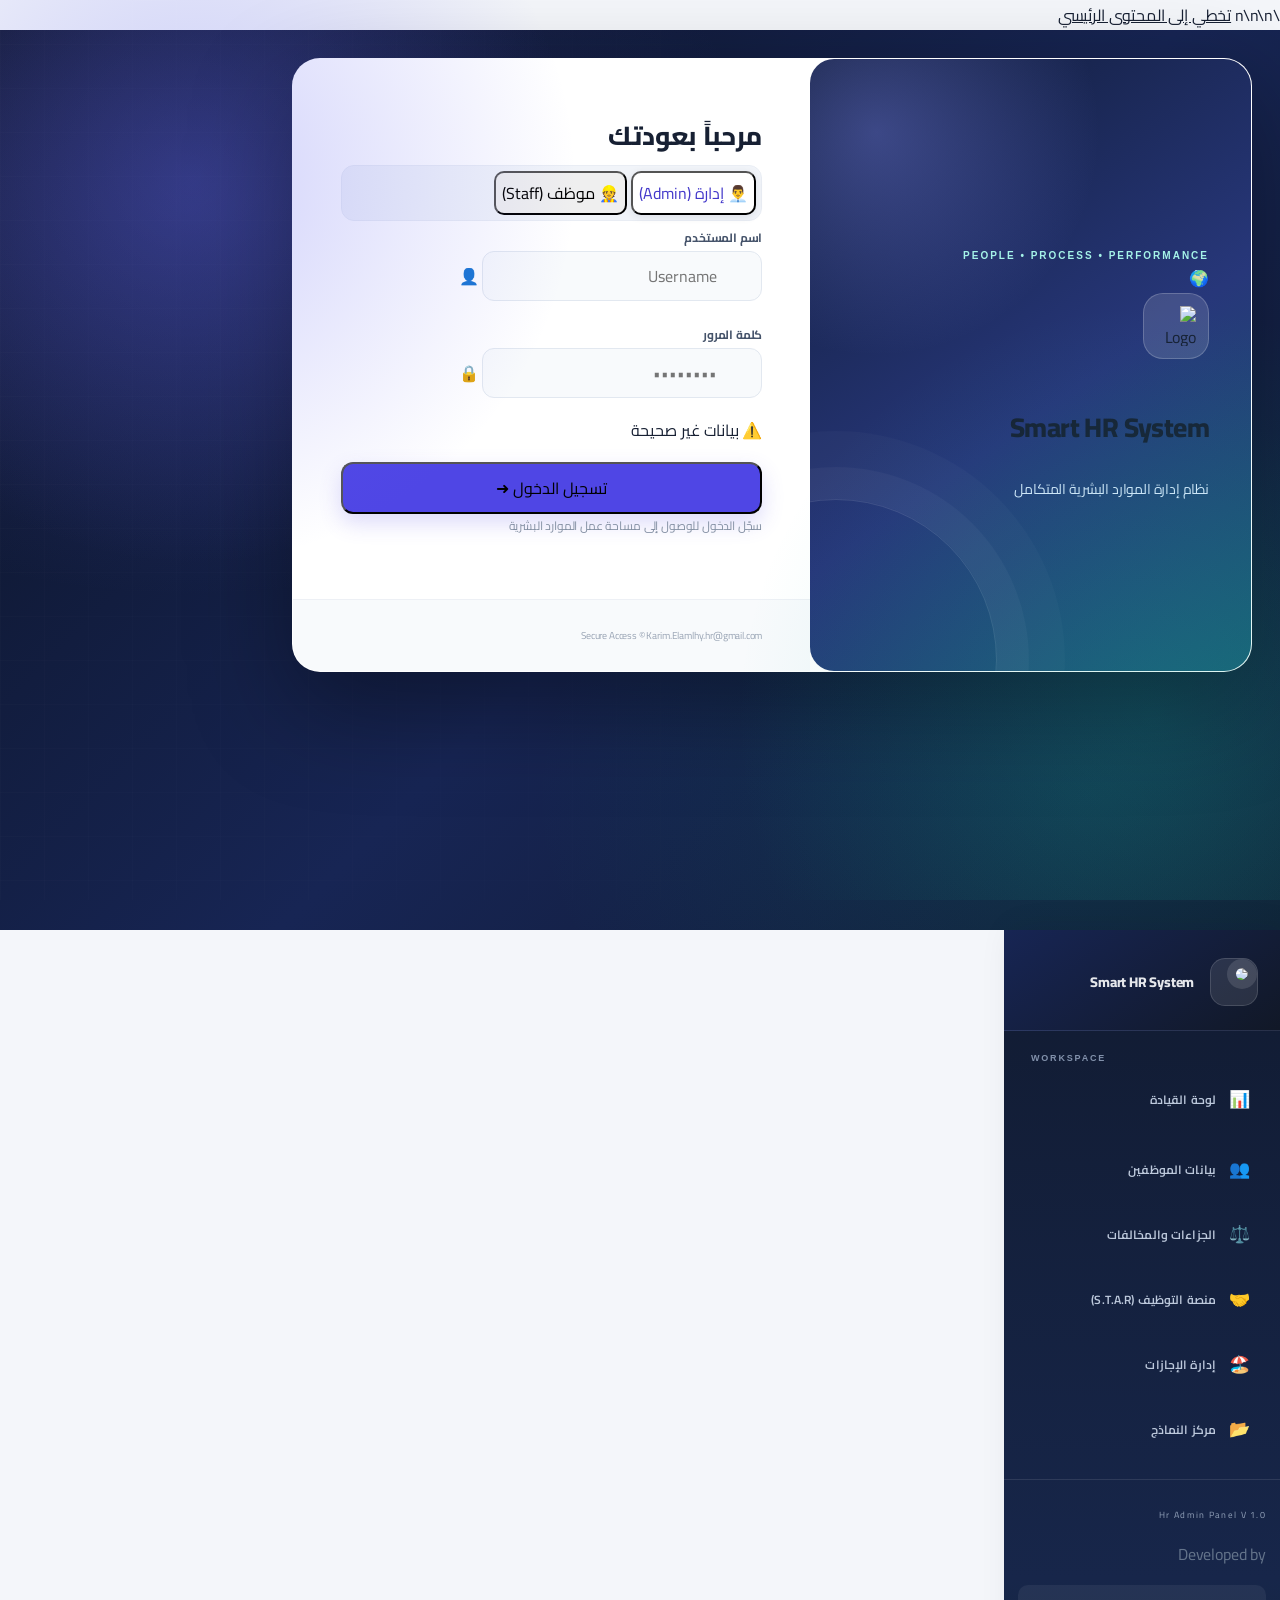
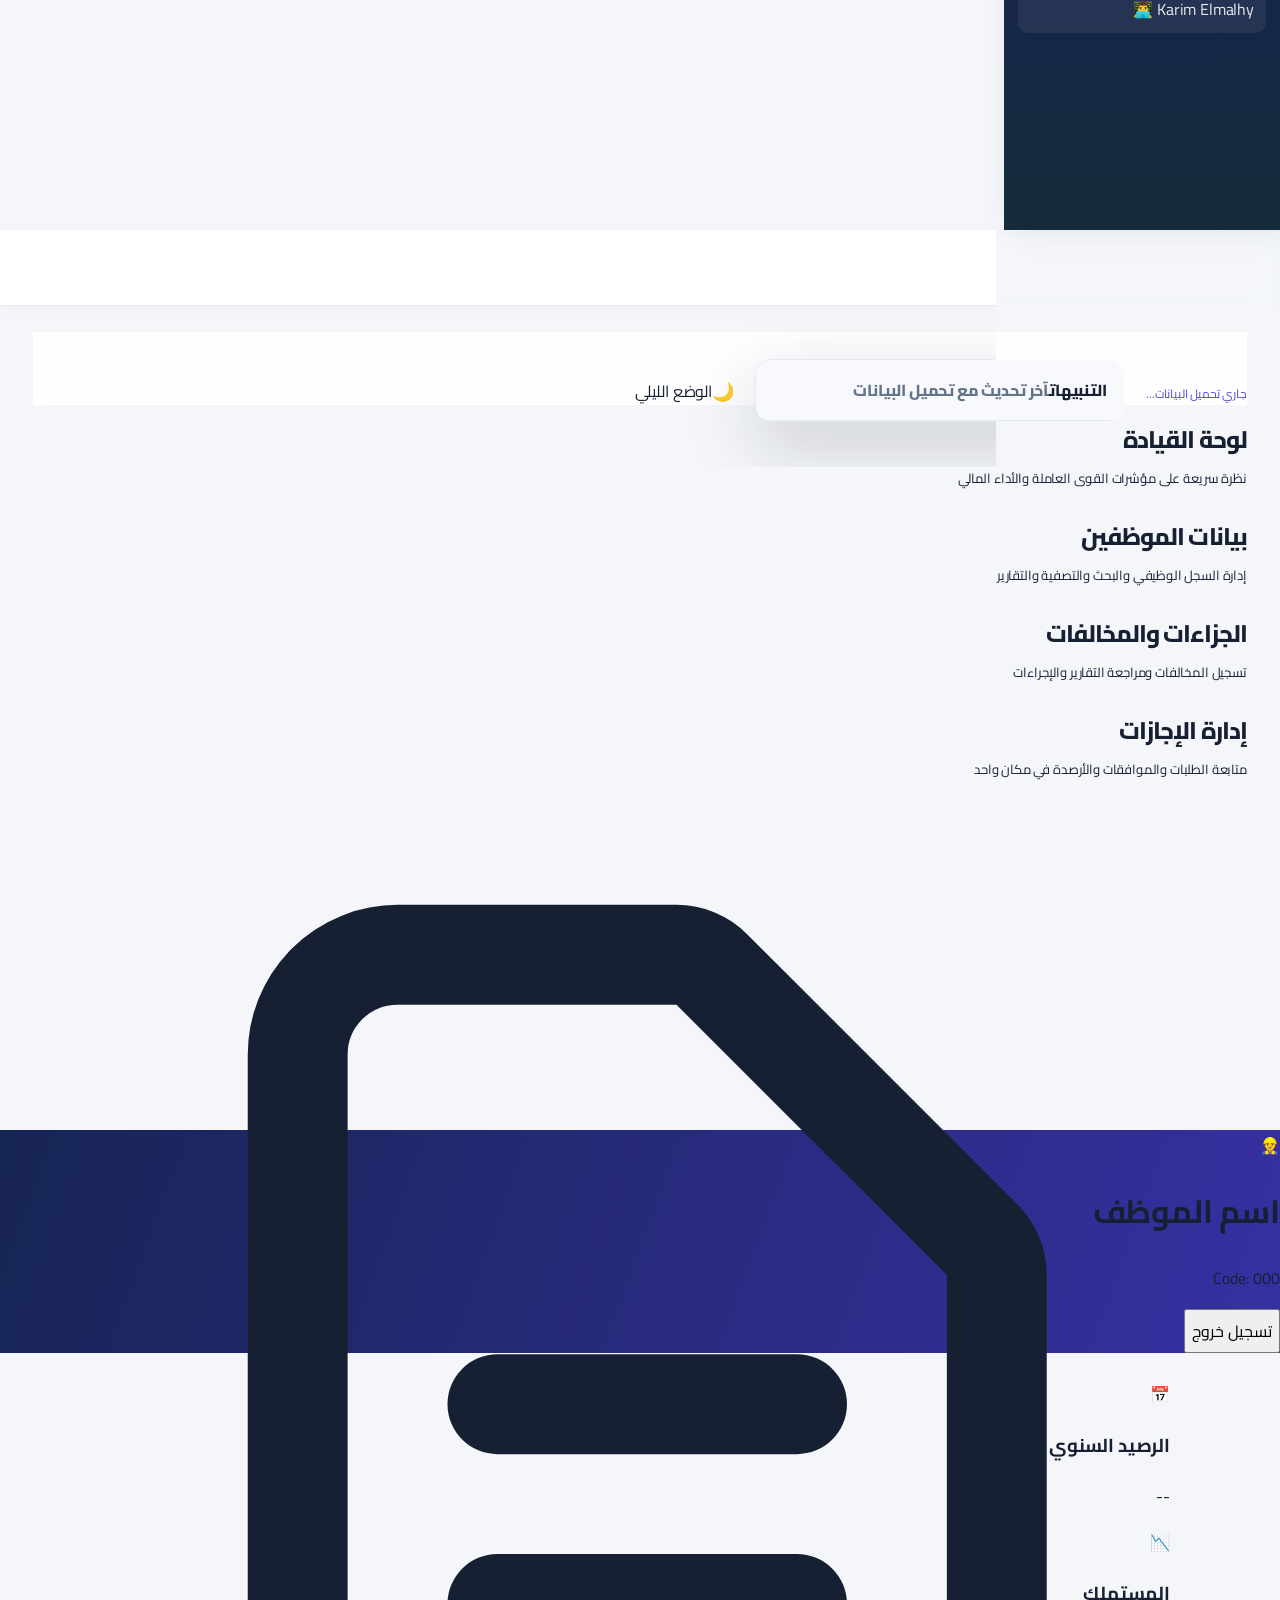
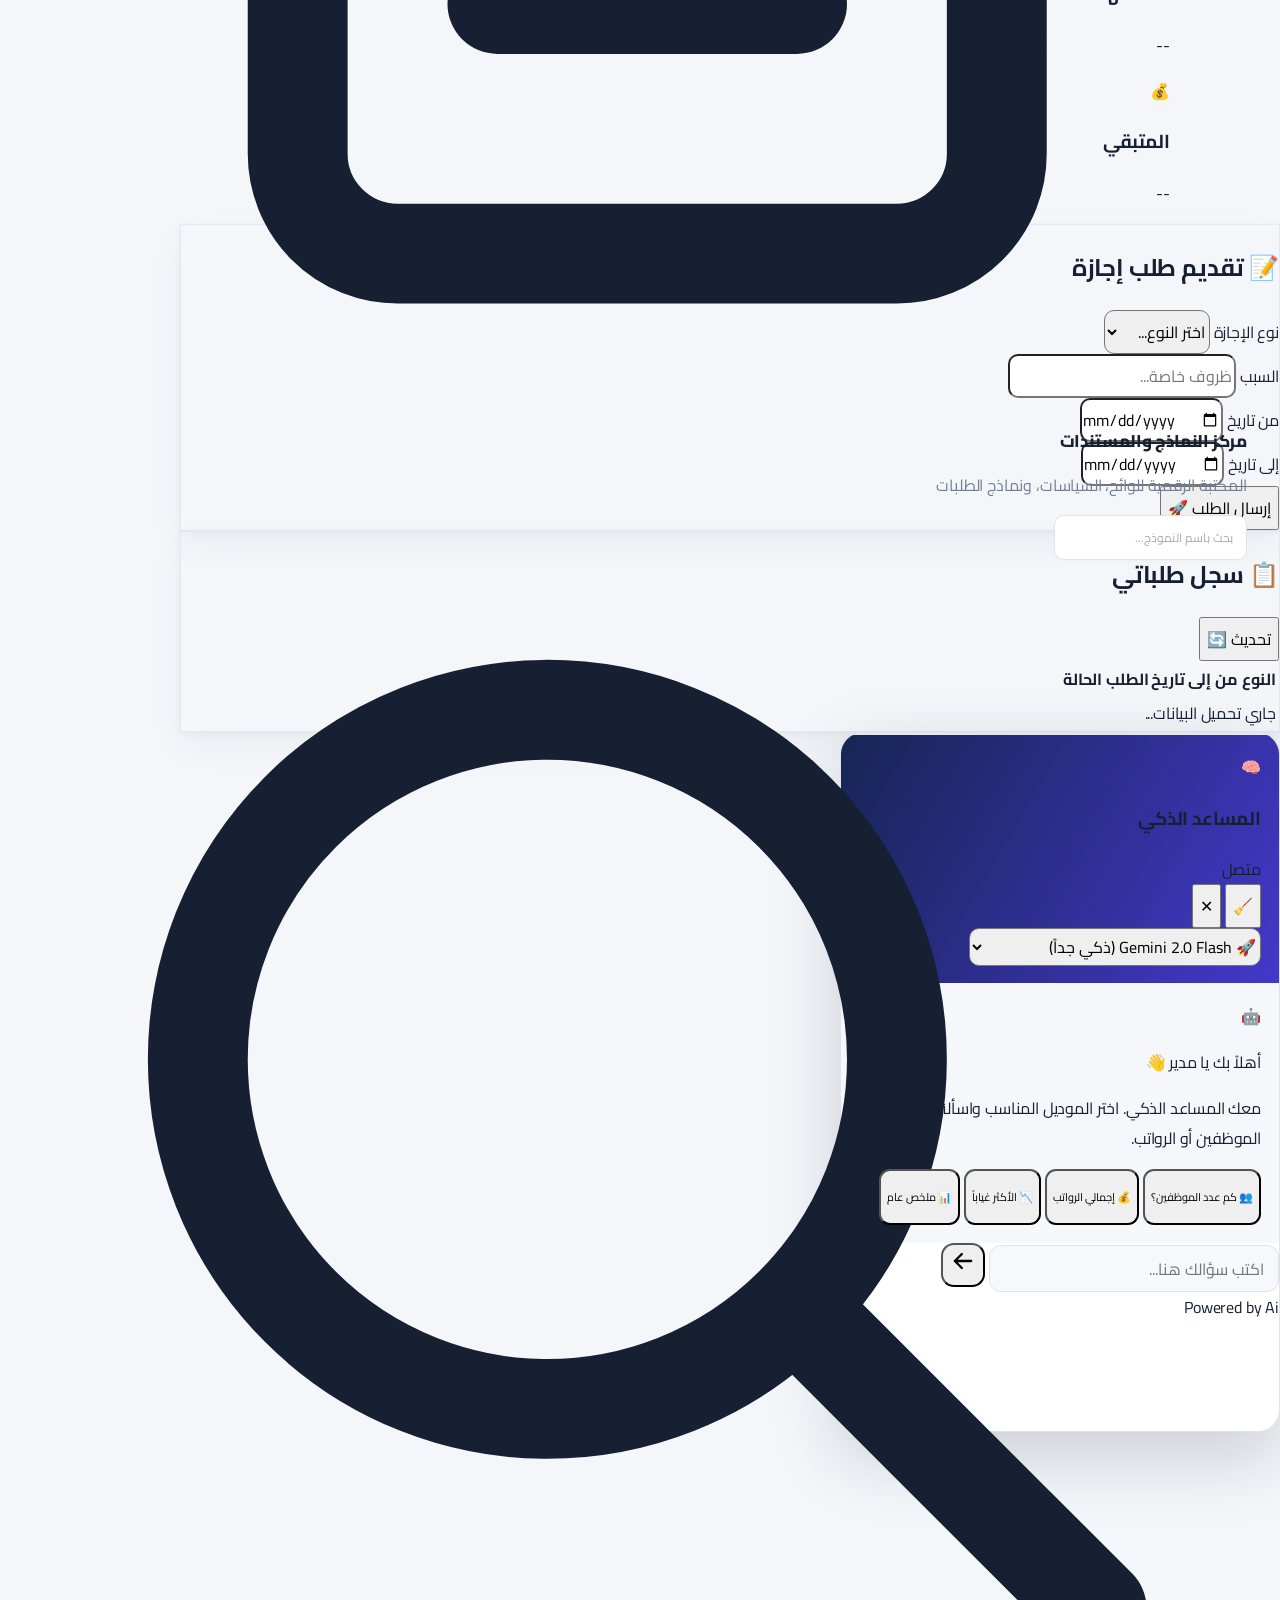
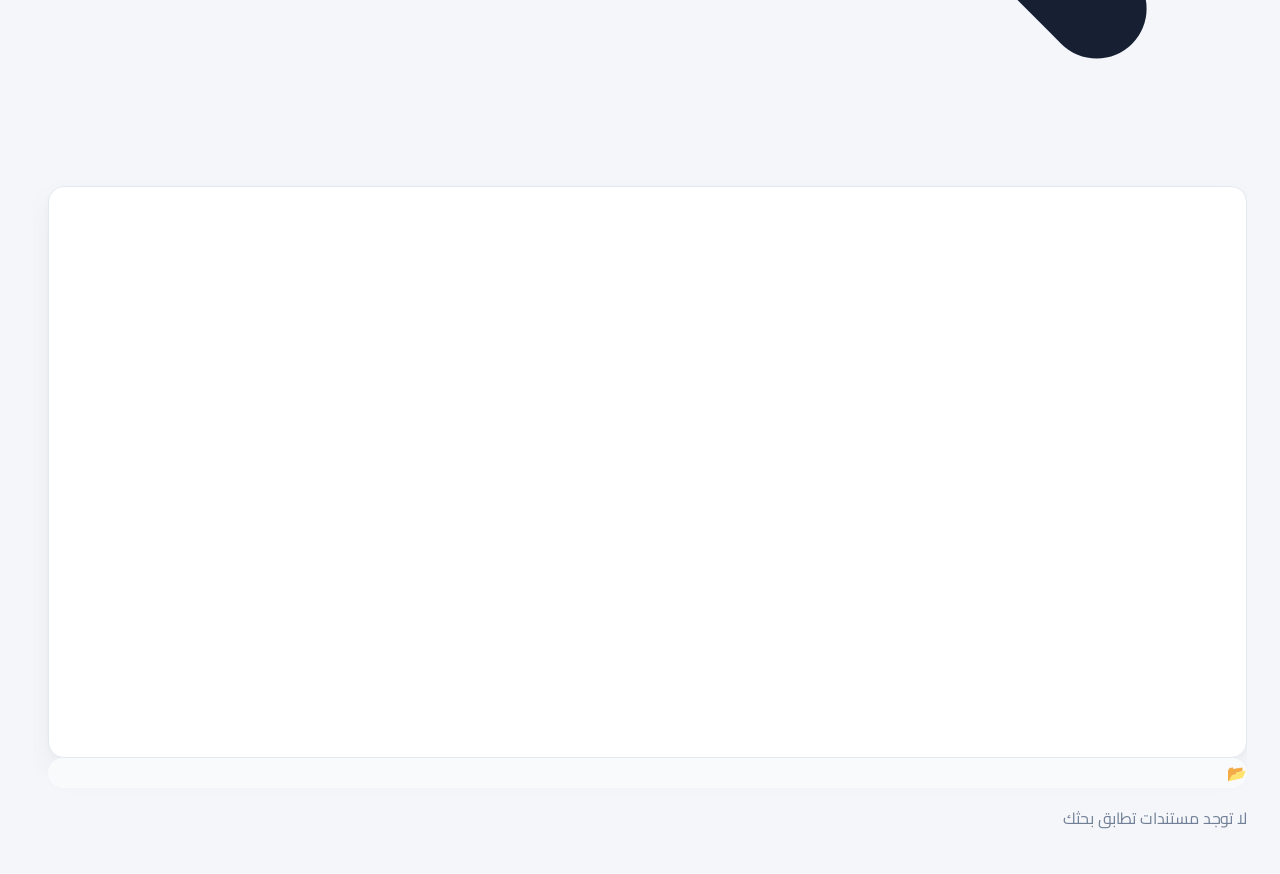
==== commit 588af568: "refactor(css): load only the canonical stylesheet" ====
--- a/index.html
+++ b/index.html
@@ -35,11 +35,7 @@
     }
   </script>
   <link rel="icon" href="https://cdn-icons-png.flaticon.com/512/9187/9187604.png" type="image/png">
-  <link rel="stylesheet" href="css/style.css">
-  <link rel="stylesheet" href="css/design-system.css">
-  <link rel="stylesheet" href="css/hris-overhaul.css?v=20261108-v2">
-  <link rel="stylesheet" href="css/modern-hris.css?v=20261108-v3">
-</head>
+  <link rel="stylesheet" href="css/style.css?v=20261108-single">\n\n\n</head>
 
 <body
     class="bg-gray-100 font-cairo text-gray-800 selection:bg-virginia-200 selection:text-virginia-900 overflow-hidden">
--- a/css/style.css
+++ b/css/style.css
@@ -1,4 +1,8 @@
-@import url('https://fonts.googleapis.com/css2?family=Cairo:wght@400;500;600;700;800&family=IBM+Plex+Sans+Arabic:wght@400;500;600;700&display=swap');
+/* Smart HR System — single stylesheet
+ * RTL-first • Cairo • responsive • accessible • light/dark themes
+ * Consolidated from the previous style layers. Keep app logic and DOM hooks unchanged.
+ */
+500;600;700;800&family=IBM+Plex+Sans+Arabic:wght@400;500;600;700&display=swap');
 
 :root {
   --brand-50: #eef2ff;
@@ -299,3 +303,1238 @@
 @media (max-width: 640px) {
   .insight-card { min-height: 100px; }
 }
+
+
+
+/* ================================================================
+   DESIGN TOKENS & APPLICATION FOUNDATION
+   ================================================================ */
+
+/* =============================================================================
+   SMART HRIS — Modern SaaS Design System
+   Fixed brand palette: midnight navy / indigo / teal. RTL-first.
+   ============================================================================= */
+:root {
+  color-scheme: light;
+  /* Tailwind virginia-* utilities now resolve to the fixed indigo brand. */
+  --color-primary-50:#eef2ff;
+  --color-primary-100:#e0e7ff;
+  --color-primary-200:#c7d2fe;
+  --color-primary-300:#a5b4fc;
+  --color-primary-400:#818cf8;
+  --color-primary-500:#6366f1;
+  --color-primary-600:#4f46e5;
+  --color-primary-700:#4338ca;
+  --color-primary-800:#3730a3;
+  --color-primary-900:#312e81;
+  --app-bg: #f4f6fb;
+  --app-surface: #ffffff;
+  --app-surface-muted: #f8fafc;
+  --app-ink: #172033;
+  --app-muted: #64748b;
+  --app-line: #e5eaf2;
+  --app-brand: #4f46e5;
+  --app-brand-strong: #3730a3;
+  --app-brand-soft: #eef2ff;
+  --app-teal: #0f9f91;
+  --app-sidebar: #111827;
+  --app-radius: 18px;
+  --app-shadow: 0 10px 30px rgba(15,23,42,.055);
+}
+html, body { background:var(--app-bg); color:var(--app-ink); }
+body { font-family:'IBM Plex Sans Arabic','Cairo',sans-serif; }
+#main-app { background:var(--app-bg); }
+#main-sidebar {
+  width:276px; background:var(--app-sidebar)!important; color:#e5e7eb;
+  border:0; box-shadow:8px 0 36px rgba(15,23,42,.12);
+}
+#main-sidebar > div:first-child {
+  background:#111827!important; border-bottom:1px solid rgba(255,255,255,.09);
+  padding:25px 22px 22px;
+}
+#main-sidebar > div:first-child > div {
+  width:54px;height:54px;border-radius:16px;background:#252d43;border:1px solid #374151;
+}
+#main-sidebar nav { padding:16px 13px; }
+#main-sidebar nav > div { margin:3px 0; }
+#main-sidebar nav button {
+  min-height:48px; border-radius:12px; padding:11px 14px; color:#aeb8ca;
+  font-weight:600; transition:all .18s ease; border:1px solid transparent;
+}
+#main-sidebar nav button:hover { background:#202a40; color:#fff; transform:none; }
+#main-sidebar nav button.bg-virginia-700,
+#main-sidebar nav button[aria-current="page"] {
+  color:#fff!important; background:#3730a3!important; border-color:#4f46e5;
+  box-shadow:0 7px 18px rgba(79,70,229,.22);
+}
+#main-sidebar nav button > span:first-child { width:24px;text-align:center; }
+#main-app main { min-width:0; }
+#main-app main > header {
+  height:72px; background:rgba(255,255,255,.94); border-bottom:1px solid var(--app-line);
+  padding-inline:28px; box-shadow:none; backdrop-filter:blur(14px);
+}
+#main-app main > header #page-title { font-size:17px;font-weight:800;color:#172033; }
+#main-app main > .flex-1 {
+  padding:28px; background:var(--app-bg);
+  background-image:radial-gradient(ellipse at 100% 0,rgba(99,102,241,.055),transparent 34rem);
+}
+#main-app .bg-white {
+  border-color:var(--app-line); box-shadow:var(--app-shadow);
+}
+#main-app .rounded-lg, #main-app .rounded-xl, #main-app .rounded-2xl { border-radius:14px; }
+#main-app input:not([type=checkbox]):not([type=radio]):not([type=color]),
+#main-app select, #main-app textarea {
+  min-height:44px; border-color:#dce3ed; border-radius:11px; background:#fff;
+  color:#172033; transition:border-color .15s,box-shadow .15s;
+}
+#main-app input:focus, #main-app select:focus, #main-app textarea:focus {
+  border-color:#818cf8; box-shadow:0 0 0 3px rgba(99,102,241,.12); outline:0;
+}
+#main-app button { border-radius:11px; transition:background .18s,border-color .18s,transform .18s; }
+#main-app button:active { transform:translateY(1px); }
+#main-app table thead { background:#f8fafc; }
+#main-app table th { color:#475569; font-weight:800; font-size:12px; letter-spacing:.01em; }
+#main-app table td { border-color:#edf0f5; }
+#main-app .shadow, #main-app .shadow-lg, #main-app .shadow-xl { box-shadow:var(--app-shadow); }
+#login-screen {
+  background-color:#0b1020; background-image:
+    radial-gradient(circle at 18% 18%,rgba(79,70,229,.30),transparent 28rem),
+    radial-gradient(circle at 85% 82%,rgba(15,159,145,.16),transparent 27rem)!important;
+}
+#login-screen > div:nth-child(2) {
+  border-radius:24px; border:1px solid rgba(255,255,255,.18);
+  box-shadow:0 34px 100px rgba(0,0,0,.35);
+}
+#login-screen > div:nth-child(2) > div:first-child {
+  background:linear-gradient(145deg,#24204f,#111827)!important;
+}
+#login-screen button#btnLogin {
+  background:#4f46e5!important; border-radius:12px;
+}
+#login-screen button#btnLogin:hover { background:#4338ca!important; }
+.settings-panel { box-shadow:var(--app-shadow); }
+#admin-sections-container h2, #admin-sections-container h3 { letter-spacing:-.02em; }
+#user-modal > div { border:1px solid var(--app-line); border-radius:20px; }
+#employee-portal { background:var(--app-bg); }
+@media(max-width:767px) {
+  #main-app main > header { height:64px;padding-inline:16px; }
+  #main-app main > .flex-1 { padding:16px; }
+  #main-sidebar { width:min(84vw,300px); }
+  #login-screen { padding:14px; }
+  #login-screen > div:nth-child(2) { display:block; min-height:0; }
+}
+@media(prefers-reduced-motion:reduce) {
+  *,*::before,*::after { scroll-behavior:auto!important; animation-duration:.01ms!important; transition-duration:.01ms!important; }
+}
+
+
+/* ---------------------------------------------------------------------------
+   Module-level refinements — Dashboard, people, attendance, leave, hiring, docs
+   --------------------------------------------------------------------------- */
+#view-dashboard, #view-employees, #view-penalties, #view-leaves,
+#view-interview, #view-docs, #view-settings { color:var(--app-ink); }
+#view-dashboard .grid > .bg-white,
+#view-dashboard .bg-white.rounded-lg,
+#view-employees .bg-white,
+#view-penalties .bg-white,
+#view-leaves .bg-white,
+#view-interview .bg-white,
+#view-docs .bg-white {
+  border:1px solid var(--app-line); border-radius:16px; box-shadow:var(--app-shadow);
+}
+#view-dashboard .grid > .bg-white {
+  position:relative; overflow:hidden; min-height:112px;
+}
+#view-dashboard .grid > .bg-white h3,
+#view-dashboard .grid > .bg-white .text-3xl { letter-spacing:-.035em; }
+#view-dashboard canvas { max-width:100%; }
+#view-dashboard select, #view-dashboard input,
+#view-employees select, #view-employees input,
+#view-leaves input, #view-interview input, #view-interview select,
+#view-penalties input, #view-penalties select {
+  min-height:42px; border-radius:10px; border-color:#dce3ed;
+}
+#view-employees #search-input { min-width:220px; }
+#view-employees #employeesTableBody tr,
+#view-leaves #leaves-table-body tr,
+#view-penalties #reportTableBody tr,
+#view-interview #applicantsTableBody tr { transition:background .15s ease; }
+#view-employees #employeesTableBody tr:hover,
+#view-leaves #leaves-table-body tr:hover,
+#view-penalties #reportTableBody tr:hover,
+#view-interview #applicantsTableBody tr:hover { background:#f8faff; }
+#view-employees table, #view-leaves table, #view-penalties table,
+#view-interview table { border-collapse:separate; border-spacing:0; }
+#view-employees thead th, #view-leaves thead th,
+#view-penalties thead th, #view-interview thead th {
+  padding-top:14px; padding-bottom:14px; color:#475569;
+  background:#f8fafc; font-weight:800; white-space:nowrap;
+}
+#view-employees tbody td, #view-leaves tbody td,
+#view-penalties tbody td, #view-interview tbody td {
+  padding-top:12px; padding-bottom:12px; vertical-align:middle;
+}
+#view-penalties form label, #view-interview form label,
+#view-employees form label { color:#475569; font-weight:700; }
+#view-penalties #penaltyForm {
+  background:linear-gradient(180deg,#fff 0%,#fff 78%,#fff8f8 100%);
+  border-top:3px solid #ef4444;
+}
+#view-leaves [id^="stat-"] { font-variant-numeric:tabular-nums; }
+#view-leaves #leave-search { min-width:220px; }
+#view-interview > div:first-child {
+  min-height:0; padding:0; background:transparent;
+}
+#view-interview h1 { font-size:clamp(1.35rem,2vw,1.8rem); letter-spacing:-.035em; }
+#view-interview h2 { font-weight:800; letter-spacing:-.025em; }
+#view-interview #registrationSection,
+#view-interview #applicantsListCard,
+#view-interview #evaluationFormCard {
+  border:1px solid var(--app-line); border-radius:18px; box-shadow:var(--app-shadow);
+}
+#view-interview #applicantForm,
+#view-interview #starEvalForm { gap:18px; }
+#view-docs #docs-grid > * {
+  border:1px solid var(--app-line); border-radius:16px; background:#fff;
+  box-shadow:var(--app-shadow); transition:transform .18s ease,box-shadow .18s ease;
+}
+#view-docs #docs-grid > *:hover {
+  transform:translateY(-3px); box-shadow:0 16px 36px rgba(15,23,42,.09);
+}
+#view-settings #admin-sections-container > div,
+#view-settings #admin-sections-container > section {
+  border-radius:16px;
+}
+#view-settings #users-table-body tr:hover { background:#f8faff; }
+#view-settings button, #view-docs button,
+#view-interview button, #view-penalties button,
+#view-leaves button, #view-employees button { font-weight:700; }
+#main-app .overflow-x-auto { scrollbar-width:thin; scrollbar-color:#cbd5e1 transparent; }
+#main-app .overflow-x-auto::-webkit-scrollbar { height:8px;width:8px; }
+#main-app .overflow-x-auto::-webkit-scrollbar-thumb { background:#cbd5e1;border-radius:20px; }
+#main-app .overflow-x-auto::-webkit-scrollbar-track { background:transparent; }
+#main-app .bg-red-600, #main-app .bg-red-700,
+#main-app .bg-red-500 { color:#fff; }
+#main-app .text-gray-500 { color:#64748b; }
+#main-app .text-gray-800, #main-app .text-gray-900 { color:#172033; }
+#main-app .border-gray-100, #main-app .border-gray-200 { border-color:var(--app-line); }
+@media(max-width:767px) {
+  #view-dashboard .grid, #view-leaves .grid { gap:12px; }
+  #view-employees .overflow-x-auto,
+  #view-leaves .overflow-x-auto,
+  #view-penalties .overflow-x-auto,
+  #view-interview .overflow-x-auto { border-radius:12px; }
+  #view-interview .mb-8 { align-items:stretch; }
+  #view-interview .mb-8 > div:last-child { flex-wrap:wrap; }
+  #view-interview .mb-8 button { flex:1 1 100%; }
+  #view-docs #docs-grid { grid-template-columns:1fr; }
+}
+
+/* Accessibility and interaction states */
+#main-app button:focus-visible,
+#main-app a:focus-visible,
+#main-app [role="button"]:focus-visible,
+#login-screen button:focus-visible {
+  outline:3px solid rgba(99,102,241,.65);
+  outline-offset:3px;
+}
+#main-app button:disabled,
+#main-app input:disabled,
+#main-app select:disabled {
+  opacity:.58;
+  cursor:not-allowed;
+}
+#view-employees #table-count { white-space:nowrap; }
+#view-dashboard .advanced-insights { min-width:0; }
+#view-dashboard canvas { display:block; }
+@media(max-width:520px) {
+  #view-employees #table-count { align-self:flex-start; }
+  #main-app main > header { padding-inline:12px; }
+}
+
+/* Keep the existing dark-mode switch readable with the new fixed brand tokens. */
+.dark #main-app .text-gray-800,
+.dark #main-app .text-gray-900 { color:#e2e8f0!important; }
+.dark #main-app .text-gray-500,
+.dark #main-app .text-gray-600 { color:#94a3b8!important; }
+.dark #main-app .border-gray-100,
+.dark #main-app .border-gray-200 { border-color:#334155!important; }
+.dark #main-app .bg-gray-50,
+.dark #main-app .bg-gray-100 { background-color:#172338!important; }
+
+
+/* Complete dark theme for the HR workspace */
+.dark {
+  color-scheme: dark;
+  --app-bg:#0b1220;
+  --app-surface:#172338;
+  --app-surface-muted:#1e293b;
+  --app-ink:#e2e8f0;
+  --app-muted:#94a3b8;
+  --app-line:#334155;
+  --app-shadow:0 12px 30px rgba(0,0,0,.22);
+}
+html.dark, html.dark body,
+.dark #main-app, .dark #main-app main,
+.dark #main-app main > .flex-1 {
+  background-color:var(--app-bg)!important;
+  color:var(--app-ink)!important;
+}
+.dark #main-app main > header {
+  background:rgba(15,23,42,.96)!important;
+  border-color:var(--app-line)!important;
+}
+.dark #main-app main > header #page-title,
+.dark #main-app #userNameDisplay { color:#f1f5f9!important; }
+.dark #main-app .bg-white,
+.dark #main-app .settings-panel,
+.dark #main-app #alert-dropdown,
+.dark #main-app #user-modal > div,
+.dark #employee-portal .bg-white {
+  background-color:var(--app-surface)!important;
+  color:var(--app-ink)!important;
+  border-color:var(--app-line)!important;
+}
+.dark #main-app .bg-gray-50,
+.dark #main-app .bg-gray-100,
+.dark #employee-portal .bg-gray-50 { background-color:#172338!important; }
+.dark #main-app .text-gray-900,
+.dark #main-app .text-gray-800,
+.dark #main-app .text-gray-700,
+.dark #main-app .text-gray-600,
+.dark #main-app .text-slate-900,
+.dark #main-app .text-slate-800,
+.dark #main-app .text-slate-700 { color:#e2e8f0!important; }
+.dark #main-app .text-gray-500,
+.dark #main-app .text-gray-400,
+.dark #main-app .text-slate-500,
+.dark #main-app .text-slate-400 { color:#94a3b8!important; }
+.dark #main-app input:not([type=checkbox]):not([type=radio]),
+.dark #main-app select,
+.dark #main-app textarea {
+  background:#0f1b2d!important;
+  color:#e2e8f0!important;
+  border-color:#475569!important;
+}
+.dark #main-app input::placeholder,
+.dark #main-app textarea::placeholder { color:#94a3b8!important; }
+.dark #main-app table thead,
+.dark #main-app table th { background:#1e293b!important;color:#cbd5e1!important; }
+.dark #main-app table td,
+.dark #main-app table tr { border-color:#334155!important; }
+.dark #main-app table tbody tr:hover { background:#243247!important; }
+.dark #main-app #alert-dropdown > div:first-child {
+  background:#1e293b!important;color:#f1f5f9!important;border-color:#334155!important;
+}
+.dark #main-app #loader { background:rgba(11,18,32,.96)!important; }
+.dark #main-app .shadow,
+.dark #main-app .shadow-lg,
+.dark #main-app .shadow-xl { box-shadow:var(--app-shadow)!important; }
+.dark #main-app .border-gray-100,
+.dark #main-app .border-gray-200,
+.dark #main-app .border-gray-300 { border-color:#334155!important; }
+.dark #main-app .divide-gray-100 > :not([hidden]) ~ :not([hidden]) { border-color:#334155!important; }
+.dark #main-app [class~="hover:bg-gray-50"]:hover { background-color:#243247!important; }
+.dark #main-app [class~="hover:bg-gray-100"]:hover { background-color:#26364c!important; }
+.dark #view-dashboard .bg-green-50,
+.dark #view-dashboard .bg-blue-50,
+.dark #view-dashboard .bg-purple-50,
+.dark #view-dashboard .bg-red-50,
+.dark #view-dashboard .bg-yellow-50 { filter:brightness(.78) saturate(.9); }
+.dark #employee-portal { background:var(--app-bg)!important;color:var(--app-ink)!important; }
+.dark #main-app .text-gray-800,
+.dark #main-app .text-gray-900 { color:#e2e8f0!important; }
+
+
+/* =========================================================
+   Refined application-wide dark mode
+   ========================================================= */
+html.dark {
+  color-scheme: dark;
+  --app-bg:#0b1220;
+  --app-surface:#111c2e;
+  --app-surface-raised:#18263b;
+  --app-surface-soft:#202f45;
+  --app-ink:#e7edf7;
+  --app-muted:#9aaac0;
+  --app-line:#33445d;
+  --app-accent:#818cf8;
+}
+html.dark body { background:var(--app-bg)!important; color:var(--app-ink)!important; }
+html.dark #main-app,
+html.dark #main-content,
+html.dark #main-content > .flex-1 { background:var(--app-bg)!important; color:var(--app-ink)!important; }
+html.dark #main-app header,
+html.dark #main-app main > header { background:#101a2b!important; color:var(--app-ink)!important; border-color:var(--app-line)!important; }
+html.dark #main-app #main-sidebar { background:#0f1a2b!important; border-color:var(--app-line)!important; }
+html.dark #main-app .bg-white,
+html.dark #main-app .bg-gray-50,
+html.dark #main-app .bg-gray-100,
+html.dark #main-app .bg-slate-50,
+html.dark #main-app .bg-slate-100 {
+  background-color:var(--app-surface)!important; color:var(--app-ink)!important; border-color:var(--app-line)!important;
+}
+html.dark #main-app .text-gray-900,
+html.dark #main-app .text-gray-800,
+html.dark #main-app .text-gray-700,
+html.dark #main-app .text-gray-600,
+html.dark #main-app .text-slate-900,
+html.dark #main-app .text-slate-800,
+html.dark #main-app .text-slate-700 { color:var(--app-ink)!important; }
+html.dark #main-app .text-gray-500,
+html.dark #main-app .text-gray-400,
+html.dark #main-app .text-slate-500,
+html.dark #main-app .text-slate-400 { color:var(--app-muted)!important; }
+html.dark #main-app input:not([type=checkbox]):not([type=radio]),
+html.dark #main-app select,
+html.dark #main-app textarea {
+  background:#0c1728!important; color:var(--app-ink)!important; border-color:#40516b!important;
+}
+html.dark #main-app input::placeholder,
+html.dark #main-app textarea::placeholder { color:#8293ab!important; }
+html.dark #main-app table th { background:#1b2a40!important; color:#dbe5f3!important; border-color:var(--app-line)!important; }
+html.dark #main-app table td,
+html.dark #main-app table tr { border-color:var(--app-line)!important; }
+html.dark #main-app table tbody tr:hover { background:#22334b!important; }
+html.dark #main-app .border-gray-100,
+html.dark #main-app .border-gray-200,
+html.dark #main-app .border-gray-300 { border-color:var(--app-line)!important; }
+html.dark #main-app .divide-gray-100 > :not([hidden]) ~ :not([hidden]) { border-color:var(--app-line)!important; }
+html.dark #main-app .shadow,
+html.dark #main-app .shadow-lg,
+html.dark #main-app .shadow-xl { box-shadow:0 14px 36px rgba(0,0,0,.25)!important; }
+html.dark #main-app .bg-red-600,
+html.dark #main-app .bg-red-700,
+html.dark #main-app .bg-red-500,
+html.dark #main-app .bg-virginia-600,
+html.dark #main-app .bg-virginia-700,
+html.dark #main-app .bg-green-600 { color:#fff!important; }
+html.dark #main-app .bg-red-50,
+html.dark #main-app .bg-yellow-50,
+html.dark #main-app .bg-green-50,
+html.dark #main-app .bg-blue-50,
+html.dark #main-app .bg-purple-50,
+html.dark #main-app .bg-amber-50 { filter:brightness(.76) saturate(.86); }
+html.dark #main-app #loader { background:rgba(11,18,32,.97)!important; color:var(--app-ink)!important; }
+html.dark #main-app #alert-dropdown {
+  background:#111c2e!important; color:var(--app-ink)!important; border:1px solid #40516b!important;
+  box-shadow:0 22px 55px rgba(0,0,0,.48)!important;
+}
+html.dark #main-app #alert-dropdown > div:first-child { background:#1a2940!important;color:#f1f5fb!important;border-color:var(--app-line)!important; }
+html.dark #main-app #alert-list > div { border-color:var(--app-line)!important; }
+html.dark #main-app [class~="hover:bg-gray-50"]:hover,
+html.dark #main-app [class~="hover:bg-gray-100"]:hover { background:#263750!important; }
+html.dark #employee-portal { background:var(--app-bg)!important;color:var(--app-ink)!important; }
+html.dark #employee-portal .bg-white { background:var(--app-surface)!important;color:var(--app-ink)!important; }
+
+/* Notifications popover */
+#alert-dropdown {
+  width:min(22rem,calc(100vw - 1.5rem));
+  max-height:min(28rem,calc(100vh - 6rem));
+  border-radius:16px;
+  overflow:auto;
+  transform-origin:top left;
+  box-shadow:0 18px 45px rgba(15,23,42,.16);
+}
+#alert-list > div { margin:0!important; border:0!important; border-bottom:1px solid #e8edf4!important; border-radius:0!important; padding:14px 16px!important; }
+#alert-list > div:last-child { border-bottom:0!important; }
+#alert-list > div:hover { background:rgba(99,102,241,.045); }
+#alert-badge { min-width:19px; text-align:center; line-height:1.2; }
+
+/* AI assistant: responsive, focused, readable in both themes */
+#ai-window {
+  width:min(420px,calc(100vw - 24px));
+  height:min(680px,calc(100dvh - 100px));
+  max-height:calc(100dvh - 100px);
+  border:1px solid rgba(148,163,184,.28);
+  border-radius:24px;
+  overflow:hidden;
+  background:#fff;
+  box-shadow:0 24px 70px rgba(15,23,42,.24);
+}
+#ai-window #ai-messages { background:#f6f8fc; overscroll-behavior:contain; }
+#ai-window #ai-input { min-height:46px; padding-left:54px; }
+#ai-window #ai-model-select { min-height:38px; }
+#ai-window #ai-model-select option { background:#fff;color:#172033; }
+#ai-window #quick-suggestions button { min-height:54px; line-height:1.5; }
+#ai-window .ai-message { max-width:88%; white-space:pre-wrap; overflow-wrap:anywhere; line-height:1.75; }
+#ai-window .ai-message-user { margin-right:auto; background:#e7edff; color:#24356b; border:1px solid #d5dfff; border-radius:16px 16px 4px 16px; padding:11px 14px; }
+#ai-window .ai-message-bot { margin-left:auto; background:#fff; color:#263449; border:1px solid #e5eaf2; border-radius:16px 16px 16px 4px; padding:12px 14px; box-shadow:0 2px 8px rgba(15,23,42,.04); }
+#ai-window .ai-message-error { margin-left:auto; background:#fff1f2; color:#9f1239; border:1px solid #fecdd3; border-radius:14px; padding:11px 14px; }
+#ai-window #ai-loading { color:#64748b; font-size:12px; padding:8px 12px; }
+#ai-window button:focus-visible,
+#ai-window input:focus-visible,
+#ai-window select:focus-visible { outline:3px solid rgba(129,140,248,.55);outline-offset:2px; }
+html.dark #ai-window {
+  background:#111c2e!important; color:#e7edf7!important;
+  border-color:#40516b!important; box-shadow:0 28px 80px rgba(0,0,0,.58)!important;
+}
+html.dark #ai-window > .absolute {
+  background:rgba(17,28,46,.98)!important; border-color:#40516b!important;
+}
+html.dark #ai-window #ai-messages,
+html.dark #ai-window .p-4.bg-white\/80 {
+  background:#0d1728!important; color:#e7edf7!important;
+}
+html.dark #ai-window #ai-messages .bg-white\/80,
+html.dark #ai-window #ai-messages .bg-white {
+  background:#1a2940!important; color:#e7edf7!important; border-color:#344761!important;
+}
+html.dark #ai-window #ai-messages .text-gray-700,
+html.dark #ai-window #ai-messages .text-gray-800 { color:#dce6f4!important; }
+html.dark #ai-window #ai-input {
+  background:#1b2a40!important; color:#f1f5fb!important; border-color:#465a76!important;
+}
+html.dark #ai-window #ai-input::placeholder { color:#9aaac0!important; }
+html.dark #ai-window #ai-model-select { background:#243750!important;color:#fff!important;border-color:#536783!important; }
+html.dark #ai-window #ai-model-select option { background:#172338;color:#e7edf7; }
+html.dark #ai-window #quick-suggestions button {
+  background:#1c2d46!important;color:#dce6f4!important;border-color:#3b506d!important;
+}
+html.dark #ai-window #quick-suggestions button:hover { background:#293e5d!important; }
+html.dark #ai-window .ai-message-user { background:#263b68;color:#eef2ff;border-color:#3e568b; }
+html.dark #ai-window .ai-message-bot { background:#1a2940;color:#e7edf7;border-color:#344761; }
+html.dark #ai-window .ai-message-error { background:#4a1f32;color:#ffe4e6;border-color:#87334f; }
+html.dark #ai-window .border-gray-200\/60 { border-color:#344761!important; }
+@media(max-width:640px) {
+  #ai-window { left:12px!important; right:12px!important; top:72px!important; width:auto!important; height:calc(100dvh - 84px)!important; max-height:none!important; }
+  #alert-dropdown { left:auto!important; right:-8px!important; }
+}
+
+
+/* Fine-tune semantic surfaces: keep warning/success colors calm in dark mode. */
+html.dark #main-app #alert-list .bg-red-50 {
+  background:#482334!important;color:#fecdd3!important;border-color:#78364d!important;filter:none!important;
+}
+html.dark #main-app #alert-list .bg-yellow-50 {
+  background:#46391d!important;color:#fde68a!important;border-color:#78602b!important;filter:none!important;
+}
+html.dark #ai-window #quick-suggestions button { filter:none!important; }
+html.dark #ai-window #ai-messages .bg-indigo-100,
+html.dark #ai-window #ai-messages .from-indigo-100 { color:#e0e7ff!important; }
+html.dark #main-app #alert-dropdown #alert-list > div:hover { background:#1c2d46!important; }
+#ai-window #ai-messages { scrollbar-width:thin; scrollbar-color:#aab7c9 transparent; }
+#ai-window #ai-messages::-webkit-scrollbar { width:7px; }
+#ai-window #ai-messages::-webkit-scrollbar-thumb { background:#aab7c9;border-radius:20px; }
+html.dark #ai-window #ai-messages { scrollbar-color:#526781 transparent; }
+html.dark #ai-window #ai-messages::-webkit-scrollbar-thumb { background:#526781; }
+
+
+
+/* ================================================================
+   COMPONENT & MODULE REFINEMENTS
+   ================================================================ */
+
+/* Smart HR System — unified visual redesign
+   Modern SaaS / RTL / responsive / accessible
+   Keep brand colors fixed; no user-selectable theme palette. */
+:root{
+  --hr-brand:#4f46e5;--hr-brand-strong:#4338ca;--hr-brand-soft:#eef2ff;
+  --hr-teal:#0f9f91;--hr-bg:#f5f7fb;--hr-surface:#fff;--hr-surface-2:#f8fafc;
+  --hr-text:#172033;--hr-muted:#64748b;--hr-border:#e5eaf2;
+  --hr-shadow:0 8px 28px rgba(15,23,42,.055);--hr-shadow-lg:0 20px 60px rgba(15,23,42,.14);
+  --hr-radius:18px;--hr-radius-sm:12px;
+}
+*{box-sizing:border-box}
+html{scroll-behavior:smooth}
+body{background:var(--hr-bg)!important;color:var(--hr-text);font-family:"Cairo","IBM Plex Sans Arabic",sans-serif}
+button,input,select,textarea{font:inherit}
+button{transition:background-color .18s ease,border-color .18s ease,box-shadow .18s ease,transform .18s ease}
+button:focus-visible,a:focus-visible,input:focus-visible,select:focus-visible,textarea:focus-visible,[role=button]:focus-visible{outline:3px solid rgba(99,102,241,.42)!important;outline-offset:2px}
+::selection{background:#c7d2fe;color:#312e81}
+
+/* Login */
+#login-screen{background-color:#111827;background-position:center;background-size:cover}
+#login-screen>div:last-child{border-radius:26px!important;box-shadow:0 30px 90px rgba(2,6,23,.32)!important}
+#login-screen>div:last-child>div:first-child{background:linear-gradient(135deg,#172554,#3730a3 58%,#0f766e)!important;padding:34px 28px!important}
+#login-screen form{display:grid;gap:18px}
+#login-screen input{min-height:48px;border-radius:12px!important;background:#f8fafc!important;border-color:#e2e8f0!important}
+#btnLogin{min-height:50px;border-radius:13px!important;background:linear-gradient(135deg,#4f46e5,#4338ca)!important;box-shadow:0 9px 22px rgba(79,70,229,.22)!important}
+
+/* App shell */
+#main-app{background:var(--hr-bg)!important}
+#main-sidebar{width:264px!important;background:linear-gradient(180deg,#111c34 0%,#172554 100%)!important;border-left:1px solid rgba(255,255,255,.07);box-shadow:8px 0 32px rgba(15,23,42,.08)!important}
+#main-sidebar>div:first-child{padding:24px 18px!important;border-color:rgba(255,255,255,.1)!important}
+#main-sidebar>div:first-child>div{width:58px!important;height:58px!important;border-radius:17px!important;background:rgba(255,255,255,.12)!important}
+#main-sidebar nav{padding:18px 12px!important;display:flex;flex-direction:column;gap:5px!important}
+#main-sidebar nav button{min-height:47px;border:1px solid transparent;border-radius:12px!important;padding:10px 14px!important;color:#cbd5e1!important;font-weight:600}
+#main-sidebar nav button:hover{background:rgba(255,255,255,.09)!important;color:#fff!important;transform:translateX(-2px)}
+#main-sidebar nav button[id^=btn-].active,#main-sidebar nav button[aria-current=page],#main-sidebar nav button.bg-virginia-700{background:linear-gradient(100deg,rgba(99,102,241,.28),rgba(20,184,166,.12))!important;border-color:rgba(165,180,252,.22)!important;color:#fff!important;box-shadow:inset -3px 0 #818cf8}
+#main-sidebar nav button span:first-child{width:27px;text-align:center;margin-left:10px!important;filter:saturate(.82)}
+#main-sidebar>div:last-child{border-color:rgba(255,255,255,.1)!important}
+#main-content{background:var(--hr-bg)!important;min-width:0}
+#main-content>header{height:72px!important;min-height:72px;background:rgba(255,255,255,.9)!important;backdrop-filter:blur(16px);border-bottom:1px solid var(--hr-border);box-shadow:0 3px 16px rgba(15,23,42,.035)!important;padding-inline:clamp(16px,3vw,34px)!important}
+#page-title{font-size:17px!important;font-weight:800!important;color:#172033!important}
+#main-content>header .flex.items-center.gap-4{gap:14px!important}
+#main-content>header button,#main-content>header [role=button]{border-radius:12px;padding:8px}
+#main-content>header button:hover,#main-content>header [role=button]:hover{background:#f1f5f9}
+#main-content>.flex-1.overflow-auto{padding:28px!important;background:#f3f5fb!important;scrollbar-gutter:stable}#main-content [id^="view-"]{padding:clamp(16px,2.4vw,30px)!important;overflow:auto;scrollbar-gutter:stable}
+#main-content [id^="view-"]>section,#main-content [id^="view-"]>div{min-width:0}
+
+/* Universal module surfaces */
+#main-content [id^="view-"] .bg-white{background:var(--hr-surface)!important}
+#main-content [id^="view-"] .rounded,#main-content [id^="view-"] .rounded-lg{border-radius:var(--hr-radius-sm)!important}
+#main-content [id^="view-"] .rounded-xl,#main-content [id^="view-"] .rounded-2xl{border-radius:var(--hr-radius)!important}
+#main-content [id^="view-"] .shadow,#main-content [id^="view-"] .shadow-sm{box-shadow:var(--hr-shadow)!important}
+#main-content [id^="view-"] .shadow-lg,#main-content [id^="view-"] .shadow-xl{box-shadow:var(--hr-shadow-lg)!important}
+#main-content [id^="view-"] .border-gray-100,#main-content [id^="view-"] .border-gray-200,#main-content [id^="view-"] .border-slate-200{border-color:var(--hr-border)!important}
+#main-content [id^="view-"] h1,#main-content [id^="view-"] h2,#main-content [id^="view-"] h3,#main-content [id^="view-"] h4{letter-spacing:-.02em}
+#main-content [id^="view-"] h2.text-3xl{font-size:clamp(22px,2.2vw,29px)!important;line-height:1.35}
+#main-content [id^="view-"] h3.text-xl,#main-content [id^="view-"] h3.text-2xl{font-size:19px!important}
+#main-content [id^="view-"] p{line-height:1.7}
+#main-content [id^="view-"] .bg-gray-50{background:#f8fafc!important}
+#main-content [id^="view-"] .bg-gray-100{background:#f1f5f9!important}
+#main-content [id^="view-"] .text-gray-800,#main-content [id^="view-"] .text-gray-900,#main-content [id^="view-"] .text-slate-900{color:#172033!important}
+#main-content [id^="view-"] .text-gray-500,#main-content [id^="view-"] .text-slate-500{color:#64748b!important}
+
+/* Filters and forms */
+#main-content [id^="view-"] input:not([type=checkbox]):not([type=radio]):not([type=file]),
+#main-content [id^="view-"] select,#main-content [id^="view-"] textarea{
+  min-height:42px;border:1px solid #dbe2ec!important;border-radius:11px!important;
+  background:#fff!important;color:#172033!important;padding:10px 13px!important;
+  box-shadow:0 1px 2px rgba(15,23,42,.025);transition:border-color .18s,box-shadow .18s
+}
+#main-content [id^="view-"] textarea{min-height:92px;resize:vertical}
+#main-content [id^="view-"] input::placeholder,#main-content [id^="view-"] textarea::placeholder{color:#94a3b8}
+#main-content [id^="view-"] input:focus,#main-content [id^="view-"] select:focus,#main-content [id^="view-"] textarea:focus{
+  border-color:#818cf8!important;box-shadow:0 0 0 4px rgba(99,102,241,.11)!important;outline:0
+}
+#main-content [id^="view-"] input[type=checkbox],#main-content [id^="view-"] input[type=radio]{accent-color:#4f46e5}
+#main-content [id^="view-"] label{line-height:1.6}
+#main-content [id^="view-"] button{border-radius:11px}
+#main-content [id^="view-"] button:disabled{opacity:.55;cursor:not-allowed;transform:none!important;box-shadow:none!important}
+#main-content [id^="view-"] button.bg-virginia-600,#main-content [id^="view-"] button.bg-indigo-600,#main-content [id^="view-"] button.bg-blue-600{box-shadow:0 5px 13px rgba(79,70,229,.16)}
+#main-content [id^="view-"] button.bg-green-600{box-shadow:0 5px 13px rgba(5,150,105,.14)}
+#main-content [id^="view-"] button.bg-red-600{box-shadow:0 5px 13px rgba(220,38,38,.12)}
+
+/* Dashboard */
+#view-dashboard>div:first-child{position:relative!important;top:auto!important;border-radius:15px!important;box-shadow:var(--hr-shadow)!important}
+#view-dashboard [id^=kpi-]{font-variant-numeric:tabular-nums}
+#view-dashboard .grid>div.bg-white{border:1px solid var(--hr-border);border-radius:17px!important;box-shadow:var(--hr-shadow)!important;padding:20px!important}
+#view-dashboard .advanced-insights{margin-top:4px}
+#view-dashboard .insight-card{border:1px solid var(--hr-border);border-radius:17px!important;padding:18px!important;box-shadow:var(--hr-shadow)!important}
+#view-dashboard .insight-card strong{font-variant-numeric:tabular-nums}
+#view-dashboard canvas{max-width:100%}
+#view-dashboard .h-80{height:310px!important}
+#view-dashboard .h-64{height:260px!important}
+
+/* Tables: consistent density, sticky headers, hover */
+#main-content [id^="view-"] .overflow-x-auto{border-radius:14px;scrollbar-width:thin;scrollbar-color:#cbd5e1 transparent}
+#main-content [id^="view-"] table{width:100%;border-collapse:separate;border-spacing:0;min-width:650px;font-size:13px}
+#main-content [id^="view-"] table thead th{position:sticky;top:0;z-index:2;background:#f1f5f9!important;color:#475569!important;font-weight:800!important;white-space:nowrap;border-bottom:1px solid #e2e8f0}
+#main-content [id^="view-"] table th,#main-content [id^="view-"] table td{padding:12px 14px!important;vertical-align:middle}
+#main-content [id^="view-"] table tbody tr{transition:background .15s}
+#main-content [id^="view-"] table tbody tr:nth-child(even){background:#fbfcfe}
+#main-content [id^="view-"] table tbody tr:hover{background:#eef2ff!important}
+#main-content [id^="view-"] table td{border-bottom:1px solid #edf1f6;color:#334155}
+#main-content [id^="view-"] table tbody tr:last-child td{border-bottom:0}
+
+/* Module headers and cards */
+#main-content [id^="view-"] .border-b.pb-4,#main-content [id^="view-"] .border-b.pb-6{border-color:var(--hr-border)!important}
+#main-content [id^="view-"] .bg-white.p-6,#main-content [id^="view-"] .bg-white.p-5,#main-content [id^="view-"] .bg-white.p-4{
+  border:1px solid var(--hr-border);border-radius:17px!important;box-shadow:var(--hr-shadow)!important
+}
+#main-content [id^="view-"] .bg-white.border-t-4{border-top-width:3px!important}
+#main-content [id^="view-"] .bg-blue-50,#main-content [id^="view-"] .bg-indigo-50,#main-content [id^="view-"] .bg-green-50,
+#main-content [id^="view-"] .bg-purple-50,#main-content [id^="view-"] .bg-yellow-50,#main-content [id^="view-"] .bg-red-50{border-radius:13px}
+#main-content [id^="view-"] .grid.grid-cols-1{min-width:0}
+
+/* Employees */
+#view-employees #employeeForm{display:grid;gap:14px}
+#view-employees #employeesTableBody tr td{white-space:nowrap}
+#view-employees #profileModal,#view-employees #modal{backdrop-filter:blur(7px)}
+#view-employees #modal>div,#view-employees #profileModal>div{border-radius:20px!important;box-shadow:var(--hr-shadow-lg)!important}
+
+/* Leave management */
+#view-leaves #leave-action-modal{backdrop-filter:blur(7px)}
+#view-leaves #leave-action-modal>div{border-radius:20px!important;box-shadow:var(--hr-shadow-lg)!important}
+#view-leaves [id^=stat-]{font-variant-numeric:tabular-nums}
+
+/* Penalties */
+#view-penalties form,#view-penalties .report-card{border-radius:18px}
+#view-penalties #calculation-result{border-radius:14px;padding:16px}
+
+/* Recruitment / STAR */
+#view-interview #applicantFormCard,#view-interview #applicantsListCard,#view-interview #evaluationFormCard{border-radius:18px!important;box-shadow:var(--hr-shadow)!important}
+#view-interview #evaluationFormCard .flex.items-center.justify-between{gap:16px;flex-wrap:wrap}
+#view-interview #evaluationFormCard .w-1\/2{width:min(100%,420px)}
+#view-interview #evaluationFormCard input[type=number]{min-width:72px}
+#view-interview #applicantsTableBody td{white-space:normal}
+
+/* Documents */
+#view-docs #docs-grid>div{border:1px solid var(--hr-border);border-radius:17px!important;box-shadow:var(--hr-shadow)!important;transition:transform .18s,box-shadow .18s}
+#view-docs #docs-grid>div:hover{transform:translateY(-3px);box-shadow:var(--hr-shadow-lg)!important}
+
+/* Settings */
+#view-settings #admin-sections-container .settings-panel,
+#view-settings #admin-sections-container>div{border-radius:18px!important}
+#view-settings #user-modal{backdrop-filter:blur(7px)}
+#view-settings #user-modal>div{border-radius:20px!important;box-shadow:var(--hr-shadow-lg)!important}
+#view-settings #modal-permissions-grid{display:grid;grid-template-columns:repeat(2,minmax(0,1fr));gap:10px}
+#view-settings #modal-permissions-grid label{border:1px solid var(--hr-border);padding:10px;border-radius:10px}
+
+/* Notifications */
+#alert-dropdown{border:1px solid var(--hr-border)!important;border-radius:17px!important;background:#fff!important;box-shadow:var(--hr-shadow-lg)!important;max-height:min(70vh,580px)!important;overflow:auto!important}
+#alert-dropdown>div:first-child{position:sticky;top:0;z-index:3;background:#f8fafc!important;border-bottom:1px solid var(--hr-border)!important;padding:15px 17px!important;font-weight:800}
+#alert-list>div{padding:14px 16px!important;border-bottom:1px solid #edf1f6!important;line-height:1.6}
+#alert-list>div:hover{background:#f8faff!important}
+#alert-badge{min-width:20px;min-height:20px;display:inline-flex;align-items:center;justify-content:center}
+
+/* AI assistant */
+#ai-window{border:1px solid var(--hr-border)!important;border-radius:22px!important;box-shadow:var(--hr-shadow-lg)!important;overflow:hidden!important}
+#ai-window #ai-messages{padding:18px!important;gap:12px}
+#ai-window #ai-input{border-radius:13px!important;min-height:46px}
+#ai-window #ai-model-select{border-radius:10px!important}
+#ai-window .ai-message{max-width:88%;line-height:1.8;overflow-wrap:anywhere}
+#ai-window .ai-message-user{border-radius:17px 17px 5px 17px!important}
+#ai-window .ai-message-bot{border-radius:17px 17px 17px 5px!important}
+#ai-window #btn-send-ai{min-width:44px;min-height:44px;border-radius:13px!important}
+
+/* Dark mode — all application modules */
+html.dark{color-scheme:dark;--hr-bg:#0b1220;--hr-surface:#111c2e;--hr-surface-2:#172338;--hr-text:#e7edf7;--hr-muted:#9aaac0;--hr-border:#2c3d55;--hr-shadow:0 10px 30px rgba(0,0,0,.2);--hr-shadow-lg:0 24px 70px rgba(0,0,0,.48)}
+html.dark body,html.dark #main-app,html.dark #main-content,html.dark #main-content [id^="view-"]{background:var(--hr-bg)!important;color:var(--hr-text)!important}
+html.dark #main-sidebar{background:linear-gradient(180deg,#080f1d,#111c34)!important;border-color:#26364d}
+html.dark #main-content>header{background:rgba(15,25,42,.94)!important;border-color:var(--hr-border)!important}
+html.dark #page-title{color:#f1f5f9!important}
+html.dark #main-content [id^="view-"] .bg-white,html.dark #main-content [id^="view-"] .bg-gray-50,html.dark #main-content [id^="view-"] .bg-gray-100,
+html.dark #main-content [id^="view-"] .bg-slate-50,html.dark #main-content [id^="view-"] .bg-slate-100,
+html.dark #main-content [id^="view-"] .settings-panel{background:var(--hr-surface)!important;color:var(--hr-text)!important;border-color:var(--hr-border)!important}
+html.dark #main-content [id^="view-"] .text-gray-900,html.dark #main-content [id^="view-"] .text-gray-800,html.dark #main-content [id^="view-"] .text-gray-700,
+html.dark #main-content [id^="view-"] .text-gray-600,html.dark #main-content [id^="view-"] .text-slate-900,html.dark #main-content [id^="view-"] .text-slate-800,
+html.dark #main-content [id^="view-"] .text-slate-700{color:#e2e8f0!important}
+html.dark #main-content [id^="view-"] .text-gray-500,html.dark #main-content [id^="view-"] .text-gray-400,html.dark #main-content [id^="view-"] .text-slate-500{color:#9aaac0!important}
+html.dark #main-content [id^="view-"] input:not([type=checkbox]):not([type=radio]),html.dark #main-content [id^="view-"] select,html.dark #main-content [id^="view-"] textarea{
+  background:#0b1627!important;color:#e7edf7!important;border-color:#40516b!important
+}
+html.dark #main-content [id^="view-"] input::placeholder,html.dark #main-content [id^="view-"] textarea::placeholder{color:#8293ab!important}
+html.dark #main-content [id^="view-"] table thead th{background:#1b2a40!important;color:#dce6f4!important;border-color:#344761!important}
+html.dark #main-content [id^="view-"] table td{color:#cbd5e1!important;border-color:#293b53!important}
+html.dark #main-content [id^="view-"] table tbody tr,html.dark #main-content [id^="view-"] table tbody tr:nth-child(even){background:#111c2e!important}
+html.dark #main-content [id^="view-"] table tbody tr:hover{background:#1c2d46!important}
+html.dark #main-content [id^="view-"] .border-gray-100,html.dark #main-content [id^="view-"] .border-gray-200,html.dark #main-content [id^="view-"] .border-slate-200{border-color:var(--hr-border)!important}
+html.dark #main-content [id^="view-"] .bg-blue-50{background:#172b48!important;color:#dbeafe!important}
+html.dark #main-content [id^="view-"] .bg-green-50{background:#12342f!important;color:#d1fae5!important}
+html.dark #main-content [id^="view-"] .bg-red-50{background:#422331!important;color:#ffe4e6!important}
+html.dark #main-content [id^="view-"] .bg-yellow-50{background:#42351d!important;color:#fef3c7!important}
+html.dark #main-content [id^="view-"] .bg-purple-50,html.dark #main-content [id^="view-"] .bg-indigo-50{background:#29264a!important;color:#e0e7ff!important}
+html.dark #main-content [id^="view-"] button.text-gray-500:hover{background:#263750!important}
+html.dark #alert-dropdown{background:#111c2e!important;color:#e7edf7!important;border-color:#40516b!important}
+html.dark #alert-dropdown>div:first-child{background:#1a2940!important;color:#f1f5f9!important;border-color:#344761!important}
+html.dark #alert-list>div{border-color:#2c3d55!important}
+html.dark #alert-list>div:hover{background:#1c2d46!important}
+html.dark #ai-window{background:#111c2e!important;color:#e7edf7!important;border-color:#40516b!important}
+html.dark #ai-window #ai-messages{background:#0b1627!important;color:#e7edf7!important}
+html.dark #ai-window #ai-input,html.dark #ai-window #ai-model-select{background:#1b2a40!important;color:#f1f5f9!important;border-color:#465a76!important}
+html.dark #ai-window #ai-model-select option{background:#172338;color:#e7edf7}
+html.dark #ai-window .ai-message-user{background:#263b68!important;color:#eef2ff!important;border-color:#3e568b!important}
+html.dark #ai-window .ai-message-bot{background:#1a2940!important;color:#e7edf7!important;border-color:#344761!important}
+html.dark #ai-window .ai-message-error{background:#4a1f32!important;color:#ffe4e6!important;border-color:#87334f!important}
+html.dark #ai-window #quick-suggestions button{background:#1c2d46!important;color:#dce6f4!important;border-color:#3b506d!important}
+html.dark #login-screen>div:last-child{background:#111c2e!important;color:#e7edf7!important;border-color:#334155!important}
+html.dark #login-screen>div:last-child>div:last-child{background:#172338!important;border-color:#334155!important}
+html.dark #login-screen input{background:#0b1627!important;color:#e7edf7!important;border-color:#40516b!important}
+
+/* Mobile and tablet */
+@media(max-width:900px){
+  #main-sidebar{width:270px!important}
+  #main-content [id^="view-"]{padding:16px!important}
+  #view-dashboard .grid.grid-cols-1.md\:grid-cols-4{gap:12px}
+}
+@media(max-width:640px){
+  body{overflow:hidden}
+  #main-content>header{height:62px!important;min-height:62px;padding-inline:12px!important}
+  #page-title{font-size:14px!important;max-width:48vw;white-space:nowrap;overflow:hidden;text-overflow:ellipsis}
+  #main-content>header .flex.items-center.gap-4{gap:6px!important}
+  #main-content [id^="view-"]{padding:12px!important}
+  #main-content [id^="view-"] .bg-white.p-6,#main-content [id^="view-"] .bg-white.p-5{padding:15px!important}
+  #main-content [id^="view-"] table{min-width:700px}
+  #main-content [id^="view-"] .grid.grid-cols-1.md\:grid-cols-2{gap:12px}
+  #main-content [id^="view-"] .flex.justify-between{flex-wrap:wrap}
+  #view-interview #evaluationFormCard .flex.items-center.justify-between{align-items:flex-start}
+  #view-settings #modal-permissions-grid{grid-template-columns:1fr}
+  #alert-dropdown{position:fixed!important;top:62px!important;left:12px!important;right:12px!important;width:auto!important;max-height:70vh!important;margin:0!important}
+  #ai-window{position:fixed!important;top:70px!important;left:12px!important;right:12px!important;bottom:12px!important;width:auto!important;height:auto!important;max-height:none!important}
+}
+@media(prefers-reduced-motion:reduce){*,*::before,*::after{scroll-behavior:auto!important;transition:none!important;animation:none!important}}
+
+
+/* VISIBLE V2 OVERRIDES — deliberately stronger than the legacy Tailwind layer */
+#main-app{background:#f3f5fb!important}
+#main-sidebar{width:276px!important;min-width:276px!important;background:#101a31!important}
+#main-sidebar>div:first-child{padding:28px 18px 24px!important;background:linear-gradient(145deg,#172554,#111827)!important}
+#main-sidebar>div:first-child img{width:62px!important;height:62px!important;object-fit:contain;padding:9px;border-radius:18px!important;background:rgba(255,255,255,.12)!important}
+#main-sidebar nav{padding:20px 13px!important;gap:7px!important}
+#main-sidebar nav button{width:100%;min-height:49px!important;display:flex!important;align-items:center!important;border-radius:13px!important;padding:11px 15px!important;font-size:13px!important;letter-spacing:.01em}
+#main-sidebar nav button:hover{background:#243451!important}
+#main-sidebar nav button.bg-virginia-700,#main-sidebar nav button.active{background:linear-gradient(100deg,#4f46e5,#3730a3)!important;color:white!important;box-shadow:0 7px 20px rgba(79,70,229,.28)!important}
+#main-content{background:#f3f5fb!important}
+#main-content>header{height:76px!important;min-height:76px!important;padding:0 32px!important;background:#fff!important;border-bottom:1px solid #e6eaf2!important;box-shadow:0 5px 22px rgba(20,31,56,.045)!important}
+#main-content>header #page-title{font-size:20px!important;font-weight:800!important;color:#172033!important}
+#main-content>.flex-1.overflow-auto{padding:30px!important;background:#f3f5fb!important}
+#main-content [id^="view-"]{max-width:1600px;margin:0 auto;padding:0!important;background:transparent!important}
+#view-dashboard>div:first-child{margin-bottom:22px!important}
+#view-dashboard .grid{gap:18px!important}
+#view-dashboard .grid>div.bg-white{min-height:132px!important;position:relative!important;overflow:hidden!important;border:1px solid #e5eaf3!important;border-radius:20px!important;background:linear-gradient(145deg,#fff,#fafbff)!important;box-shadow:0 8px 26px rgba(24,39,75,.055)!important;padding:23px!important}
+#view-dashboard .grid>div.bg-white:after{content:"";position:absolute;width:92px;height:92px;left:-30px;bottom:-48px;border-radius:50%;background:#4f46e5;opacity:.055}
+#view-dashboard canvas{background:#fff;border-radius:16px}
+#main-content [id^="view-"] .bg-white.p-6,#main-content [id^="view-"] .bg-white.p-5,#main-content [id^="view-"] .bg-white.p-4{border:1px solid #e5eaf3!important;border-radius:18px!important;background:#fff!important;box-shadow:0 7px 24px rgba(24,39,75,.05)!important}
+#main-content [id^="view-"] h2,#main-content [id^="view-"] h3{color:#18243b}
+#main-content [id^="view-"] table{border-radius:14px;overflow:hidden}
+#main-content [id^="view-"] table thead th{background:#eef2f8!important;color:#475569!important;padding:15px!important}
+#main-content [id^="view-"] table tbody td{padding:13px 15px!important}
+#main-content [id^="view-"] input:not([type=checkbox]):not([type=radio]):not([type=file]),#main-content [id^="view-"] select,#main-content [id^="view-"] textarea{border-radius:12px!important;background:#fff!important;border:1px solid #dce3ee!important;min-height:44px!important}
+#main-content [id^="view-"] button{border-radius:12px!important;font-weight:700;transition:all .18s ease}
+#main-content [id^="view-"] button:hover{filter:brightness(.98);transform:translateY(-1px)}
+#alert-dropdown{width:370px!important;border-radius:18px!important;border:1px solid #e1e7f0!important;box-shadow:0 24px 70px rgba(15,23,42,.2)!important}
+#alert-dropdown>div:first-child{padding:17px 19px!important;background:#f7f9fd!important}
+#alert-list>div{padding:16px 18px!important}
+#ai-window{width:430px!important;height:min(680px,82vh)!important;border-radius:24px!important;box-shadow:0 25px 90px rgba(15,23,42,.28)!important}
+#ai-window>.absolute.inset-0{background:#fff!important;border:1px solid #e2e8f0!important;border-radius:24px!important}
+#ai-window .relative.z-10>div:first-child{background:linear-gradient(120deg,#172554,#4f46e5)!important;padding:18px 20px!important}
+#ai-window #ai-messages{background:#f6f8fc!important;padding:20px!important}
+#ai-window #ai-input{background:#fff!important;border:1px solid #dbe3ef!important;border-radius:13px!important}
+html.dark #main-app,html.dark #main-content,html.dark #main-content>.flex-1.overflow-auto{background:#0b1220!important}
+html.dark #main-sidebar{background:#080f1d!important}
+html.dark #main-sidebar>div:first-child{background:linear-gradient(145deg,#111d3a,#080f1d)!important}
+html.dark #main-content>header{background:#111c2e!important;border-color:#293950!important}
+html.dark #main-content>header #page-title{color:#f1f5f9!important}
+html.dark #main-content [id^="view-"] .bg-white,html.dark #main-content [id^="view-"] .bg-white.p-6,html.dark #main-content [id^="view-"] .bg-white.p-5,html.dark #main-content [id^="view-"] .bg-white.p-4{background:#111c2e!important;border-color:#293b55!important;color:#e5edf8!important}
+html.dark #view-dashboard .grid>div.bg-white{background:linear-gradient(145deg,#172338,#111c2e)!important;border-color:#2b3b53!important}
+html.dark #main-content [id^="view-"] h2,html.dark #main-content [id^="view-"] h3{color:#edf3fc!important}
+html.dark #main-content [id^="view-"] table thead th{background:#1b2a40!important;color:#dbe6f4!important}
+html.dark #main-content [id^="view-"] table tbody tr,html.dark #main-content [id^="view-"] table tbody tr:nth-child(even){background:#111c2e!important}
+html.dark #main-content [id^="view-"] table tbody td{color:#cbd5e1!important;border-color:#293b53!important}
+html.dark #main-content [id^="view-"] input:not([type=checkbox]):not([type=radio]):not([type=file]),html.dark #main-content [id^="view-"] select,html.dark #main-content [id^="view-"] textarea{background:#0b1627!important;color:#e5edf8!important;border-color:#3a4c66!important}
+html.dark #alert-dropdown,html.dark #ai-window>.absolute.inset-0{background:#111c2e!important;border-color:#344761!important}
+html.dark #alert-dropdown>div:first-child{background:#1b2a40!important;color:#f1f5f9!important}
+html.dark #ai-window #ai-messages{background:#0b1627!important;color:#e5edf8!important}
+html.dark #ai-window #ai-input{background:#172338!important;color:#f1f5f9!important;border-color:#40516b!important}
+@media(max-width:760px){
+ #main-content>header{height:64px!important;min-height:64px!important;padding:0 13px!important}
+ #main-content>.flex-1.overflow-auto{padding:14px!important}
+ #main-sidebar{width:min(86vw,310px)!important;min-width:0!important}
+ #view-dashboard .grid>div.bg-white{min-height:112px!important;padding:16px!important}
+ #ai-window{left:10px!important;right:10px!important;top:72px!important;bottom:10px!important;width:auto!important;height:auto!important;max-height:none!important}
+ #alert-dropdown{position:fixed!important;top:68px!important;left:10px!important;right:10px!important;width:auto!important}
+}
+
+
+
+/* ================================================================
+   FINAL VISUAL LAYER — current application shell and theme details
+   ================================================================ */
+
+/* ELMALHY HRIS — Complete visual system v3
+   Rebuilt visual language: editorial enterprise SaaS, Arabic RTL, responsive and accessible.
+   Existing IDs, data hooks and business logic are intentionally preserved. */
+:root{
+  color-scheme:light;
+  --hr-bg:#f4f6fa;--hr-panel:#fff;--hr-panel-2:#f8fafc;--hr-panel-3:#eef2f7;
+  --hr-ink:#172033;--hr-ink-2:#334155;--hr-muted:#718096;--hr-line:#e4e9f1;
+  --hr-brand:#4f46e5;--hr-brand-2:#3730a3;--hr-brand-soft:#eef2ff;
+  --hr-accent:#0f9f91;--hr-success:#15803d;--hr-warning:#b7791f;--hr-danger:#dc3545;
+  --hr-shadow:0 2px 8px rgba(18,32,58,.035),0 14px 34px rgba(18,32,58,.045);
+  --hr-shadow-float:0 24px 70px rgba(15,23,42,.18);
+  --hr-radius:18px;--hr-radius-sm:12px;--hr-sidebar:276px;
+}
+*{box-sizing:border-box}
+html{scroll-behavior:smooth}
+body{font-family:"Cairo","IBM Plex Sans Arabic",sans-serif!important;background:var(--hr-bg)!important;color:var(--hr-ink)!important}
+button,input,select,textarea{font-family:inherit}
+button{cursor:pointer;transition:background .18s ease,border-color .18s ease,color .18s ease,box-shadow .18s ease,transform .18s ease}
+button:disabled{cursor:not-allowed;opacity:.55}
+a{color:inherit}
+:focus-visible{outline:3px solid rgba(99,102,241,.42)!important;outline-offset:2px}
+::selection{background:#dbe3ff;color:#28216f}
+.custom-scrollbar{scrollbar-width:thin;scrollbar-color:#b8c3d3 transparent}
+.custom-scrollbar::-webkit-scrollbar{width:7px;height:7px}
+.custom-scrollbar::-webkit-scrollbar-thumb{background:#b8c3d3;border-radius:30px}
+
+/* Login — full-height split identity / access experience */
+#login-screen{
+  min-height:100dvh!important;padding:28px!important;isolation:isolate;
+  background:radial-gradient(ellipse at 15% 20%,rgba(99,102,241,.22),transparent 38%),
+             radial-gradient(ellipse at 85% 85%,rgba(15,159,145,.16),transparent 36%),
+             linear-gradient(135deg,#0b1222 0%,#172554 54%,#101b32 100%)!important;
+}
+#login-screen:before{content:"";position:absolute;inset:0;z-index:-1;opacity:.17;pointer-events:none;
+  background-image:linear-gradient(rgba(255,255,255,.08) 1px,transparent 1px),linear-gradient(90deg,rgba(255,255,255,.08) 1px,transparent 1px);background-size:44px 44px;
+  mask-image:linear-gradient(90deg,#000,transparent 80%)}
+#login-screen>div:first-child{display:none!important}
+#login-screen>div:last-child{
+  display:grid;grid-template-columns:minmax(280px,.92fr) minmax(340px,1.08fr);
+  width:min(960px,100%)!important;max-width:960px!important;min-height:560px;
+  border:1px solid rgba(255,255,255,.13)!important;border-radius:28px!important;
+  overflow:hidden;background:var(--hr-panel)!important;box-shadow:0 34px 100px rgba(0,0,0,.38)!important;
+  transform:none!important;
+}
+#login-screen>div:last-child>div:first-child{
+  grid-column:1;grid-row:1/3;display:flex;flex-direction:column;justify-content:center;align-items:flex-start;
+  text-align:right!important;padding:54px 42px!important;position:relative;overflow:hidden;
+  background:radial-gradient(circle at 15% 12%,rgba(129,140,248,.36),transparent 34%),
+             linear-gradient(145deg,#101b37 0%,#27377a 56%,#0f766e 130%)!important;
+}
+#login-screen>div:last-child>div:first-child:after{
+  content:"";position:absolute;width:320px;height:320px;border:1px solid rgba(255,255,255,.12);
+  border-radius:50%;left:-135px;bottom:-150px;box-shadow:0 0 0 32px rgba(255,255,255,.035),0 0 0 68px rgba(255,255,255,.025)
+}
+#login-screen>div:last-child>div:first-child img{
+  width:66px;height:66px;object-fit:contain;margin:0 0 30px!important;padding:12px;
+  background:rgba(255,255,255,.13)!important;border:1px solid rgba(255,255,255,.2);
+  border-radius:20px!important;box-shadow:none!important
+}
+#login-screen>div:last-child>div:first-child h2{font-size:27px!important;font-weight:800;letter-spacing:-.6px}
+#login-screen>div:last-child>div:first-child p{color:#dbeafe!important;font-size:14px!important;margin-top:10px!important}
+#login-screen>div:last-child>div:first-child:before{
+  content:"PEOPLE • PROCESS • PERFORMANCE";font:700 10px/1.5 Arial,sans-serif;letter-spacing:2px;color:#a5f3e8;margin-top:34px
+}
+#login-screen>div:last-child>div:nth-child(2){grid-column:2;grid-row:1;padding:52px 48px 34px!important;display:flex;flex-direction:column;justify-content:center}
+#login-screen>div:last-child>div:nth-child(2):before{content:"مرحباً بعودتك";font-size:26px;font-weight:800;color:#172033;margin-bottom:5px}
+#login-screen>div:last-child>div:nth-child(2):after{content:"سجّل الدخول للوصول إلى مساحة عمل الموارد البشرية";font-size:12px;color:#8490a3;margin-bottom:28px}
+#login-screen .flex.bg-gray-100{background:#f1f4f9!important;border:1px solid #e9edf4;padding:5px!important;border-radius:13px!important;box-shadow:none!important}
+#login-screen .flex.bg-gray-100 button{min-height:44px;border-radius:10px!important;box-shadow:none!important}
+#login-screen .flex.bg-gray-100 button.bg-white{background:#fff!important;color:#4338ca!important;box-shadow:0 2px 8px rgba(20,30,60,.09)!important}
+#login-screen label{font-size:12px!important;color:#45536a!important;font-weight:700;margin-bottom:8px!important}
+#login-screen input{height:50px!important;min-height:50px!important;background:#f8fafc!important;border:1px solid #e2e8f0!important;border-radius:12px!important;padding-inline:44px 14px!important;color:#172033!important}
+#login-screen input:focus{background:#fff!important;border-color:#818cf8!important;box-shadow:0 0 0 4px rgba(99,102,241,.12)!important}
+#login-screen form{display:grid;gap:17px}
+#login-screen #btnLogin{height:52px!important;border-radius:12px!important;background:linear-gradient(110deg,#4f46e5,#3730a3)!important;box-shadow:0 9px 22px rgba(79,70,229,.2)!important}
+#login-screen #btnLogin:hover{transform:translateY(-1px);box-shadow:0 13px 28px rgba(79,70,229,.28)!important}
+#login-screen>div:last-child>div:last-child{grid-column:2;grid-row:2;padding:16px 48px!important;background:#f8fafc!important;border-top:1px solid #edf0f5!important;text-align:right!important}
+#login-screen>div:last-child>div:last-child p{font-size:10px!important;color:#9aa5b5!important}
+#login-error{border-radius:11px!important}
+
+/* Main application frame */
+#main-app{background:var(--hr-bg)!important;gap:0}
+#main-sidebar{
+  position:relative!important;inset:auto!important;transform:none!important;flex:0 0 var(--hr-sidebar);
+  width:var(--hr-sidebar)!important;height:100dvh;background:#111b31!important;
+  background-image:linear-gradient(180deg,#111b31 0%,#17264a 72%,#142c3a 100%)!important;
+  border:0!important;box-shadow:8px 0 32px rgba(15,23,42,.08)!important;z-index:40
+}
+#main-sidebar>div:first-child{padding:27px 22px 24px!important;text-align:right!important;border-bottom:1px solid rgba(255,255,255,.09)!important}
+#main-sidebar>div:first-child>div{width:48px!important;height:48px!important;display:inline-flex!important;vertical-align:middle;margin:0 0 0 12px!important;border-radius:15px!important;background:rgba(255,255,255,.1)!important;border:1px solid rgba(255,255,255,.14)!important}
+#main-sidebar>div:first-child img{width:30px!important;height:30px!important;object-fit:contain}
+#main-sidebar>div:first-child h1{display:inline-block;vertical-align:middle;font-size:14px!important;font-weight:800;letter-spacing:-.2px}
+#main-sidebar nav{padding:20px 14px!important;display:flex;flex-direction:column;gap:5px!important}
+#main-sidebar nav>div{width:100%}
+#main-sidebar nav>div:first-child{margin-bottom:8px}
+#main-sidebar nav>div:first-child:before{content:"WORKSPACE";display:block;padding:0 13px 9px;color:#8291ab;font:700 9px/1 Arial,sans-serif;letter-spacing:1.8px;text-align:left}
+#main-sidebar nav button{
+  min-height:47px!important;width:100%;padding:10px 13px!important;border:1px solid transparent!important;
+  border-radius:11px!important;background:transparent!important;color:#bdc9dc!important;
+  justify-content:flex-start;gap:11px;font-size:12px!important;font-weight:650!important;text-align:right
+}
+#main-sidebar nav button:hover{background:rgba(255,255,255,.075)!important;color:#fff!important;transform:translateX(-2px)}
+#main-sidebar nav button span:first-child{width:25px;min-width:25px;margin:0!important;text-align:center;font-size:17px!important;filter:none}
+#main-sidebar nav button span:last-child{flex:1}
+#main-sidebar nav button.active,#main-sidebar nav button.bg-virginia-700,#main-sidebar nav button[aria-current=page]{
+  background:linear-gradient(100deg,rgba(99,102,241,.27),rgba(15,159,145,.13))!important;
+  border-color:rgba(165,180,252,.2)!important;color:#fff!important;
+  box-shadow:inset -3px 0 #818cf8!important
+}
+#main-sidebar>div:last-child{padding:17px 14px!important;border-top:1px solid rgba(255,255,255,.1)!important}
+#main-sidebar>div:last-child>p:first-child{font-size:9px!important;letter-spacing:1.3px;color:#91a0b8!important}
+#main-sidebar>div:last-child>div{border-radius:10px!important;background:rgba(255,255,255,.06)!important;border-color:rgba(255,255,255,.1)!important;padding:9px 12px!important}
+#sidebar-overlay{z-index:35}
+#main-content{height:100dvh!important;min-width:0;background:var(--hr-bg)!important}
+#main-content>header{
+  position:sticky;top:0;height:76px!important;min-height:76px!important;padding:0 clamp(18px,3vw,38px)!important;
+  background:rgba(255,255,255,.92)!important;backdrop-filter:blur(18px);
+  border-bottom:1px solid var(--hr-line)!important;box-shadow:0 3px 14px rgba(18,32,58,.025)!important;z-index:20
+}
+#page-title{font-size:17px!important;font-weight:800!important;color:#172033!important;letter-spacing:-.35px}
+#main-content>header>div:last-child{gap:13px!important}
+#main-content>header button,#main-content>header [role=button]{border-radius:11px!important;transition:.18s}
+#main-content>header #ai-header-btn>div{padding:8px!important;border:1px solid #e7eaf2;border-radius:12px;background:#f8f9fc}
+#main-content>header #ai-header-btn span.text-2xl{font-size:19px!important}
+#main-content>header [aria-label="عرض التنبيهات"]{padding:9px;border-radius:12px}
+#main-content>header [aria-label="عرض التنبيهات"]:hover,#main-content>header [aria-label="تبديل الوضع الليلي"]:hover{background:#f0f2f8}
+#main-content>header [aria-label="عرض التنبيهات"]>div>span:first-child{font-size:19px!important}
+#main-content>header #dark-icon{font-size:18px!important}
+#main-content>header #userNameDisplay{font-size:12px!important;color:#334155!important}
+#main-content>header .border-r{border-color:#e5eaf2!important}
+#main-content>header button[onclick="logout()"]{padding:8px 13px!important;border-radius:10px!important;background:#fff7f7!important;border-color:#fee2e2!important}
+#main-content>.flex-1.overflow-auto{padding:26px clamp(16px,2.6vw,34px)!important;background:var(--hr-bg)!important;scrollbar-gutter:stable}
+#loader{backdrop-filter:blur(5px);background:rgba(255,255,255,.9)!important}
+#loader .animate-spin{border-width:3px!important;width:38px!important;height:38px!important}
+#loader p{font-size:12px!important;color:#4f46e5!important}
+
+/* Shared page hierarchy and surfaces */
+#main-content [id^="view-"]{min-width:0;color:var(--hr-ink)}
+#main-content [id^="view-"]>div:first-child:not(.grid),
+#main-content [id^="view-"]>.mb-8:first-child{margin-top:0}
+#main-content [id^="view-"] h1,#main-content [id^="view-"] h2,#main-content [id^="view-"] h3,#main-content [id^="view-"] h4{letter-spacing:-.35px;line-height:1.45}
+#main-content [id^="view-"] h1.text-3xl,#main-content [id^="view-"] h2.text-3xl{font-size:clamp(21px,2vw,27px)!important;font-weight:850!important;color:var(--hr-ink)!important}
+#main-content [id^="view-"] h3.text-xl,#main-content [id^="view-"] h3.text-2xl{font-size:17px!important;font-weight:800!important}
+#main-content [id^="view-"] p{line-height:1.75}
+#main-content [id^="view-"] .bg-white{background:var(--hr-panel)!important}
+#main-content [id^="view-"] .rounded-lg{border-radius:var(--hr-radius-sm)!important}
+#main-content [id^="view-"] .rounded-xl,#main-content [id^="view-"] .rounded-2xl{border-radius:var(--hr-radius)!important}
+#main-content [id^="view-"] .shadow-sm,#main-content [id^="view-"] .shadow{box-shadow:var(--hr-shadow)!important}
+#main-content [id^="view-"] .border-gray-100,#main-content [id^="view-"] .border-gray-200,#main-content [id^="view-"] .border-slate-200{border-color:var(--hr-line)!important}
+#main-content [id^="view-"] .bg-gray-50{background:var(--hr-panel-2)!important}
+#main-content [id^="view-"] .bg-gray-100{background:var(--hr-panel-3)!important}
+#main-content [id^="view-"] .text-gray-900,#main-content [id^="view-"] .text-gray-800,#main-content [id^="view-"] .text-slate-900{color:var(--hr-ink)!important}
+#main-content [id^="view-"] .text-gray-700,#main-content [id^="view-"] .text-slate-700{color:var(--hr-ink-2)!important}
+#main-content [id^="view-"] .text-gray-500,#main-content [id^="view-"] .text-slate-500{color:var(--hr-muted)!important}
+#main-content [id^="view-"] .p-6{padding:clamp(16px,2vw,24px)!important}
+#main-content [id^="view-"] .border-b{border-color:var(--hr-line)!important}
+#main-content [id^="view-"] .rounded-full{border-radius:999px!important}
+
+/* KPI / metric cards */
+#main-content [id^="view-"] .grid>div.bg-white,
+#main-content [id^="view-"] .grid>section.bg-white{border:1px solid var(--hr-line)!important;box-shadow:var(--hr-shadow)!important}
+#main-content [id^="view-"] [id^="kpi-"],#main-content [id^="view-"] [id^="stat-"]{font-variant-numeric:tabular-nums}
+#main-content [id^="view-"] .grid .text-3xl.font-bold{font-size:clamp(23px,2.4vw,31px)!important;font-weight:850!important;letter-spacing:-.8px}
+#main-content [id^="view-"] .grid .text-2xl.font-bold{font-size:24px!important;font-weight:850!important}
+#main-content [id^="view-"] .grid .border-r-4{border-right-width:3px!important}
+#main-content [id^="view-"] .grid .rounded-full{box-shadow:inset 0 0 0 1px rgba(15,23,42,.035)}
+
+/* Tables */
+#main-content [id^="view-"] .overflow-x-auto{border-radius:13px;scrollbar-width:thin}
+#main-content [id^="view-"] table{width:100%;border-collapse:separate;border-spacing:0;font-size:12px!important}
+#main-content [id^="view-"] thead{background:#f5f7fb!important}
+#main-content [id^="view-"] thead th{padding:13px 15px!important;color:#65738a!important;font-size:10px!important;font-weight:800!important;white-space:nowrap;border-bottom:1px solid var(--hr-line)!important}
+#main-content [id^="view-"] tbody td{padding:12px 15px!important;border-bottom:1px solid #edf0f5!important;color:#344054;font-size:12px}
+#main-content [id^="view-"] tbody tr:last-child td{border-bottom:0!important}
+#main-content [id^="view-"] tbody tr:hover{background:#f8faff!important}
+#main-content [id^="view-"] tbody button{border-radius:8px!important}
+#main-content [id^="view-"] table .rounded-r-xl,#main-content [id^="view-"] table .rounded-tr-lg{border-radius:0!important}
+#main-content [id^="view-"] table .rounded-l-xl,#main-content [id^="view-"] table .rounded-tl-lg{border-radius:0!important}
+
+/* Forms and controls */
+#main-content [id^="view-"] label{display:block;font-size:11px!important;font-weight:750!important;color:#526078!important;margin-bottom:6px}
+#main-content [id^="view-"] input:not([type=checkbox]):not([type=radio]):not([type=file]),
+#main-content [id^="view-"] select,#main-content [id^="view-"] textarea{
+  min-height:43px;border:1px solid #dfe5ee!important;border-radius:10px!important;
+  background:#fff!important;color:#263449!important;padding:10px 13px!important;
+  box-shadow:0 1px 2px rgba(15,23,42,.02)!important;font-size:12px!important;transition:border-color .18s,box-shadow .18s
+}
+#main-content [id^="view-"] textarea{min-height:92px;resize:vertical}
+#main-content [id^="view-"] input::placeholder,#main-content [id^="view-"] textarea::placeholder{color:#a0aabc!important}
+#main-content [id^="view-"] input:focus,#main-content [id^="view-"] select:focus,#main-content [id^="view-"] textarea:focus{
+  border-color:#818cf8!important;box-shadow:0 0 0 3px rgba(99,102,241,.11)!important;outline:0!important
+}
+#main-content [id^="view-"] input[type=checkbox],#main-content [id^="view-"] input[type=radio]{accent-color:#4f46e5}
+#main-content [id^="view-"] input[type=file]{max-width:100%;font-size:11px}
+#main-content [id^="view-"] button{min-height:36px;font-size:12px;font-weight:700}
+#main-content [id^="view-"] button:not(:disabled):active{transform:translateY(1px)}
+#main-content [id^="view-"] button.bg-virginia-600,#main-content [id^="view-"] button.bg-virginia-700{box-shadow:0 5px 14px rgba(79,70,229,.16)}
+#main-content [id^="view-"] button.bg-green-600{box-shadow:0 5px 14px rgba(22,163,74,.12)}
+#main-content [id^="view-"] button.bg-red-700{box-shadow:0 5px 14px rgba(220,53,69,.12)}
+
+/* Dashboard charts / filters */
+#view-dashboard .chart-container,#view-dashboard canvas{max-width:100%}
+#view-dashboard canvas{border-radius:12px}
+#view-dashboard .grid{min-width:0}
+#view-dashboard .bg-white{overflow:hidden}
+#view-dashboard select,#view-dashboard input{max-width:100%}
+#advanced-data-status{line-height:1.6}
+
+/* Employee records: practical dense data workspace */
+#view-employees #dept-stats-card{border-radius:14px!important}
+#view-employees .grid{align-items:end}
+#view-employees #employeesTableBody tr td:first-child{font-weight:750}
+#view-employees #employeesTableBody button{min-height:32px;padding:6px 9px}
+
+/* Recruitment, leaves, penalties, documents and settings */
+#view-interview #registrationSection,#view-interview #interviewerSection>div,
+#view-leaves>div.bg-white,#view-penalties>div.bg-white{border:1px solid var(--hr-line)!important;border-radius:18px!important;box-shadow:var(--hr-shadow)!important}
+#view-interview form{gap:18px!important}
+#view-interview input,#view-interview textarea{width:100%}
+#view-docs #docs-grid>div{border:1px solid var(--hr-line)!important;border-radius:16px!important;box-shadow:var(--hr-shadow)!important;min-height:180px}
+#view-settings .settings-panel{border:1px solid var(--hr-line)!important;box-shadow:var(--hr-shadow)!important}
+#view-settings #admin-sections-container>div{border:1px solid var(--hr-line)!important;box-shadow:var(--hr-shadow)!important}
+
+/* Employee self-service portal */
+#employee-portal{background:var(--hr-bg)!important;color:var(--hr-ink)!important;min-height:100dvh}
+#employee-portal>header{background:linear-gradient(110deg,#172554,#3730a3)!important}
+#employee-portal>header>div{max-width:1100px}
+#employee-portal>.grid{max-width:1100px;margin:26px auto 0;padding:0 20px}
+#employee-portal>.container{max-width:1100px!important}
+#employee-portal .bg-white{border:1px solid var(--hr-line)!important;box-shadow:var(--hr-shadow)!important}
+#employee-portal input,#employee-portal select{min-height:44px!important;border-radius:10px!important}
+
+/* Notifications popover */
+#alert-dropdown{
+  width:min(370px,calc(100vw - 24px))!important;max-height:min(560px,calc(100dvh - 100px))!important;
+  border:1px solid var(--hr-line)!important;border-radius:16px!important;overflow:auto!important;
+  background:#fff!important;box-shadow:var(--hr-shadow-float)!important;transform-origin:top left
+}
+#alert-dropdown>div:first-child{padding:15px 17px!important;background:#f8f9fc!important;border-bottom:1px solid var(--hr-line)!important}
+#alert-list>div{margin:0!important;padding:14px 16px!important;border:0!important;border-bottom:1px solid #edf0f5!important;border-radius:0!important}
+#alert-list>div:last-child{border-bottom:0!important}
+#alert-list>div:hover{background:#f7f8ff!important}
+#alert-badge{min-width:19px;text-align:center;line-height:1.2}
+
+/* AI copilot */
+#ai-window{
+  width:min(440px,calc(100vw - 28px))!important;height:min(700px,calc(100dvh - 104px))!important;max-height:calc(100dvh - 104px)!important;
+  left:24px!important;top:88px!important;border:1px solid rgba(148,163,184,.3)!important;border-radius:22px!important;
+  overflow:hidden!important;background:#fff!important;box-shadow:var(--hr-shadow-float)!important
+}
+#ai-window>.absolute{background:rgba(255,255,255,.98)!important;border:0!important;border-radius:22px!important}
+#ai-window .relative.z-10{border-radius:22px!important}
+#ai-window .relative.z-10>div:first-child{background:linear-gradient(120deg,#172554,#4338ca)!important;padding:17px 18px!important}
+#ai-window #ai-messages{background:#f5f7fb!important;padding:18px!important;gap:14px!important}
+#ai-window #ai-input{min-height:47px!important;border-radius:12px!important;padding-inline:14px 54px!important;background:#f7f8fc!important}
+#ai-window #ai-model-select{min-height:38px!important;border-radius:10px!important}
+#ai-window #quick-suggestions button{min-height:56px!important;border-radius:11px!important;font-size:11px!important}
+#ai-window .ai-message{max-width:88%;white-space:pre-wrap;overflow-wrap:anywhere;line-height:1.8}
+#ai-window .ai-message-user{margin-right:auto;background:#e8edff;color:#26356d;border:1px solid #d5dfff;border-radius:16px 16px 4px 16px;padding:11px 14px}
+#ai-window .ai-message-bot{margin-left:auto;background:#fff;color:#263449;border:1px solid #e5eaf2;border-radius:16px 16px 16px 4px;padding:12px 14px;box-shadow:0 2px 8px rgba(15,23,42,.04)}
+#ai-window .ai-message-error{margin-left:auto;background:#fff1f2;color:#9f1239;border:1px solid #fecdd3;border-radius:14px;padding:11px 14px}
+
+/* Modals and transient layers */
+[role=dialog]:not(.hidden){backdrop-filter:blur(5px)}
+[role=dialog]>div{border:1px solid var(--hr-line)!important;border-radius:20px!important;box-shadow:var(--hr-shadow-float)!important}
+#user-modal input,#user-modal select,#settings-modal input,#settings-modal select{border-radius:10px!important}
+#sidebar-overlay{background:rgba(8,15,30,.56)!important;backdrop-filter:blur(3px)}
+
+/* Dark mode — surfaces, controls, tables, cards, notifications and AI */
+html.dark{color-scheme:dark;--hr-bg:#0b1220;--hr-panel:#121d2e;--hr-panel-2:#172438;--hr-panel-3:#1d2b40;
+  --hr-ink:#edf2fa;--hr-ink-2:#d6e0ee;--hr-muted:#9aabc1;--hr-line:#2a3b53;
+  --hr-shadow:0 8px 24px rgba(0,0,0,.2);--hr-shadow-float:0 26px 75px rgba(0,0,0,.55)}
+html.dark body,html.dark #main-app,html.dark #main-content,html.dark #main-content>.flex-1.overflow-auto{background:var(--hr-bg)!important;color:var(--hr-ink)!important}
+html.dark #main-sidebar{background:linear-gradient(180deg,#080f1d,#111e35 75%,#102b34)!important}
+html.dark #main-content>header{background:rgba(18,29,46,.94)!important;border-color:var(--hr-line)!important}
+html.dark #page-title,html.dark #main-content>header #userNameDisplay{color:#edf2fa!important}
+html.dark #main-content>header .border-r{border-color:var(--hr-line)!important}
+html.dark #main-content>header button[onclick="logout()"]{background:#3b1f2a!important;border-color:#663344!important;color:#fecdd3!important}
+html.dark #main-content [id^="view-"]{color:var(--hr-ink)!important}
+html.dark #main-content [id^="view-"] .bg-white,
+html.dark #main-content [id^="view-"] .settings-panel,
+html.dark #main-content [id^="view-"] .grid>div.bg-white,
+html.dark #main-content [id^="view-"] .grid>section.bg-white{background:var(--hr-panel)!important;border-color:var(--hr-line)!important;color:var(--hr-ink)!important}
+html.dark #main-content [id^="view-"] .bg-gray-50{background:var(--hr-panel-2)!important}
+html.dark #main-content [id^="view-"] .bg-gray-100{background:var(--hr-panel-3)!important}
+html.dark #main-content [id^="view-"] h1,html.dark #main-content [id^="view-"] h2,
+html.dark #main-content [id^="view-"] h3,html.dark #main-content [id^="view-"] h4,
+html.dark #main-content [id^="view-"] .text-gray-900,html.dark #main-content [id^="view-"] .text-gray-800,
+html.dark #main-content [id^="view-"] .text-gray-700,html.dark #main-content [id^="view-"] .text-slate-900,
+html.dark #main-content [id^="view-"] .text-slate-700{color:var(--hr-ink)!important}
+html.dark #main-content [id^="view-"] .text-gray-500,html.dark #main-content [id^="view-"] .text-slate-500,
+html.dark #main-content [id^="view-"] label{color:var(--hr-muted)!important}
+html.dark #main-content [id^="view-"] input:not([type=checkbox]):not([type=radio]):not([type=file]),
+html.dark #main-content [id^="view-"] select,html.dark #main-content [id^="view-"] textarea,
+html.dark #employee-portal input,html.dark #employee-portal select{
+  background:#0d1727!important;color:#e8eef8!important;border-color:#344963!important
+}
+html.dark #main-content [id^="view-"] input::placeholder,html.dark #main-content [id^="view-"] textarea::placeholder{color:#8294ad!important}
+html.dark #main-content [id^="view-"] thead{background:#1b2a40!important}
+html.dark #main-content [id^="view-"] thead th{color:#aebbd0!important;border-color:var(--hr-line)!important}
+html.dark #main-content [id^="view-"] tbody td{color:#d4deec!important;border-color:#25364c!important}
+html.dark #main-content [id^="view-"] tbody tr:hover{background:#1b2a40!important}
+html.dark #main-content [id^="view-"] .border-gray-100,html.dark #main-content [id^="view-"] .border-gray-200,
+html.dark #main-content [id^="view-"] .border-slate-200,html.dark #main-content [id^="view-"] .border-b{border-color:var(--hr-line)!important}
+html.dark #main-content [id^="view-"] .bg-red-50{background:#422332!important;color:#fecdd3!important}
+html.dark #main-content [id^="view-"] .bg-green-50{background:#17382f!important;color:#bbf7d0!important}
+html.dark #main-content [id^="view-"] .bg-blue-50{background:#1a3150!important;color:#bfdbfe!important}
+html.dark #main-content [id^="view-"] .bg-yellow-50,html.dark #main-content [id^="view-"] .bg-amber-50{background:#3d321d!important;color:#fde68a!important}
+html.dark #main-content [id^="view-"] .bg-indigo-50,html.dark #main-content [id^="view-"] .bg-purple-50{background:#292b50!important;color:#ddd6fe!important}
+html.dark #main-content [id^="view-"] button.bg-white{background:#1b2a40!important;color:#e4ebf6!important;border-color:#344963!important}
+html.dark #loader{background:rgba(11,18,32,.96)!important;color:var(--hr-ink)!important}
+html.dark #alert-dropdown{background:#121d2e!important;color:#edf2fa!important;border-color:#344963!important}
+html.dark #alert-dropdown>div:first-child{background:#1b2a40!important;color:#edf2fa!important;border-color:var(--hr-line)!important}
+html.dark #alert-list>div{border-color:var(--hr-line)!important;color:#dce5f2!important}
+html.dark #alert-list>div:hover{background:#1b2a40!important}
+html.dark #ai-window{background:#121d2e!important;border-color:#344963!important}
+html.dark #ai-window>.absolute{background:rgba(18,29,46,.98)!important}
+html.dark #ai-window #ai-messages{background:#0d1727!important}
+html.dark #ai-window #ai-messages .bg-white,html.dark #ai-window #ai-messages .bg-white\/80{background:#1b2a40!important;color:#e7edf7!important;border-color:#344963!important}
+html.dark #ai-window #ai-messages .text-gray-700,html.dark #ai-window #ai-messages .text-gray-800{color:#dce6f4!important}
+html.dark #ai-window #ai-input{background:#1b2a40!important;color:#f1f5fb!important;border-color:#465a76!important}
+html.dark #ai-window #ai-input::placeholder{color:#9aaac0!important}
+html.dark #ai-window #ai-model-select{background:#243750!important;color:#fff!important;border-color:#536783!important}
+html.dark #ai-window #ai-model-select option{background:#172338;color:#e7edf7}
+html.dark #ai-window #quick-suggestions button{background:#1c2d46!important;color:#dce6f4!important;border-color:#3b506d!important}
+html.dark #ai-window .ai-message-user{background:#263b68;color:#eef2ff;border-color:#3e568b}
+html.dark #ai-window .ai-message-bot{background:#1a2940;color:#e7edf7;border-color:#344761}
+html.dark #ai-window .ai-message-error{background:#4a1f32;color:#ffe4e6;border-color:#87334f}
+html.dark #employee-portal{background:var(--hr-bg)!important;color:var(--hr-ink)!important}
+html.dark #employee-portal .bg-white{background:var(--hr-panel)!important;color:var(--hr-ink)!important;border-color:var(--hr-line)!important}
+html.dark #employee-portal .bg-blue-50{background:#1a3150!important}
+html.dark #employee-portal .bg-red-50{background:#422332!important}
+html.dark #employee-portal .bg-green-50{background:#17382f!important}
+
+/* Responsive layouts */
+@media(max-width:767px){
+  :root{--hr-sidebar:250px}
+  #main-sidebar{position:fixed!important;right:0!important;top:0!important;bottom:0!important;height:100dvh!important;transform:translateX(105%)!important;transition:transform .25s ease!important}
+  #main-sidebar:not(.translate-x-full){transform:translateX(0)!important}
+  #main-content{width:100%;height:100dvh}
+  #main-content>header{height:68px!important;min-height:68px!important;padding-inline:14px!important}
+  #main-content>.flex-1.overflow-auto{padding:17px 14px!important}
+  #login-screen>div:last-child{grid-template-columns:minmax(230px,.85fr) minmax(310px,1.15fr);min-height:500px}
+  #login-screen>div:last-child>div:first-child{padding:38px 28px!important}
+  #login-screen>div:last-child>div:nth-child(2){padding:38px 30px 25px!important}
+}
+@media(max-width:640px){
+  #login-screen{padding:14px!important;align-items:center!important}
+  #login-screen>div:last-child{display:flex!important;flex-direction:column!important;width:min(440px,100%)!important;min-height:0!important;border-radius:22px!important}
+  #login-screen>div:last-child>div:first-child{padding:25px 24px!important;align-items:center!important;text-align:center!important}
+  #login-screen>div:last-child>div:first-child img{width:48px;height:48px;margin:0 0 12px!important}
+  #login-screen>div:last-child>div:first-child h2{font-size:21px!important}
+  #login-screen>div:last-child>div:first-child p{font-size:12px!important}
+  #login-screen>div:last-child>div:first-child:before{margin-top:16px}
+  #login-screen>div:last-child>div:first-child:after{width:180px;height:180px;left:-100px;bottom:-110px}
+  #login-screen>div:last-child>div:nth-child(2){padding:25px 22px 22px!important}
+  #login-screen>div:last-child>div:nth-child(2):before{font-size:22px}
+  #login-screen>div:last-child>div:nth-child(2):after{font-size:11px;margin-bottom:18px}
+  #login-screen>div:last-child>div:last-child{padding:12px 22px!important;text-align:center!important}
+  #main-content>header{gap:7px;padding-inline:10px!important}
+  #page-title{font-size:13px!important;max-width:42vw;overflow:hidden;text-overflow:ellipsis;white-space:nowrap}
+  #main-content>header>div:last-child{gap:5px!important}
+  #main-content>header #userNameDisplay{display:none}
+  #main-content>header .border-r{padding:0!important;margin:0!important;border:0!important}
+  #main-content>header button[onclick="logout()"]{font-size:10px!important;padding:7px 9px!important}
+  #main-content>.flex-1.overflow-auto{padding:12px 10px!important}
+  #main-content [id^="view-"] .p-6{padding:14px!important}
+  #main-content [id^="view-"] .grid{gap:10px!important}
+  #main-content [id^="view-"] table{min-width:650px}
+  #main-content [id^="view-"] h1.text-3xl,#main-content [id^="view-"] h2.text-3xl{font-size:21px!important}
+  #ai-window{left:10px!important;right:10px!important;top:74px!important;width:auto!important;height:calc(100dvh - 84px)!important;max-height:none!important}
+  #alert-dropdown{left:-6px!important;right:auto!important;width:min(350px,calc(100vw - 20px))!important}
+  #employee-portal>.grid{padding:0 12px;margin-top:15px}
+  #employee-portal>.container{padding-inline:12px!important}
+}
+@media(prefers-reduced-motion:reduce){
+  *,*::before,*::after{scroll-behavior:auto!important;animation-duration:.01ms!important;animation-iteration-count:1!important;transition-duration:.01ms!important}
+}
+
+/* Page introductions shared by the primary workspaces */
+.hr-page-intro{
+  display:flex;align-items:center;justify-content:space-between;gap:22px;
+  min-height:118px;padding:23px 27px;margin:0 0 22px;
+  border:1px solid #e4e9f1;border-radius:18px;
+  background:linear-gradient(112deg,#fff 0%,#fbfcff 66%,#f0f3ff 100%);
+  box-shadow:0 2px 8px rgba(18,32,58,.025),0 12px 28px rgba(18,32,58,.035)
+}
+.hr-page-intro>div:first-child{min-width:0}
+.hr-page-intro .hr-eyebrow{display:block;margin-bottom:7px;color:#6366f1;font:800 9px/1.3 Arial,sans-serif;letter-spacing:1.8px}
+.hr-page-intro h1{margin:0!important;color:#172033!important;font-size:23px!important;font-weight:850!important;line-height:1.4!important}
+.hr-page-intro p{margin:5px 0 0;color:#78869b;font-size:12px;line-height:1.7}
+.hr-intro-mark{width:68px;height:68px;flex:0 0 68px;border-radius:19px;display:flex;flex-direction:column;align-items:center;justify-content:center;background:linear-gradient(145deg,#eef2ff,#e0e7ff);border:1px solid #dce3ff;color:#4338ca}
+.hr-intro-mark span{font-size:20px;font-weight:900;letter-spacing:-1px}
+.hr-intro-mark small{font:700 7px/1.4 Arial,sans-serif;letter-spacing:1.2px;opacity:.72}
+#view-employees>div.bg-white:first-of-type{border-radius:18px!important}
+#view-employees [class*="md:flex-row"].justify-between{align-items:center!important}
+#view-interview>div:first-child{padding:0!important;background:transparent!important;min-height:0!important}
+#view-interview>div:first-child>div:first-child{padding:20px 24px!important;border:1px solid var(--hr-line);border-radius:18px;background:linear-gradient(112deg,#fff,#f5f7ff);box-shadow:var(--hr-shadow)}
+#view-interview>div:first-child h1{font-size:23px!important}
+#view-settings>div:first-child{padding:0 0 18px!important;margin-bottom:20px!important}
+#view-settings>div:first-child h2{font-size:23px!important}
+#view-docs>div:first-child{padding-bottom:18px!important}
+html.dark .hr-page-intro{background:linear-gradient(112deg,#121d2e,#172438)!important;border-color:var(--hr-line)!important}
+html.dark .hr-page-intro h1{color:#edf2fa!important}
+html.dark .hr-page-intro p{color:#9aabc1!important}
+html.dark .hr-intro-mark{background:#292b50;border-color:#3d4678;color:#c7d2fe}
+html.dark #view-interview>div:first-child>div:first-child{background:linear-gradient(112deg,#121d2e,#172438)!important;border-color:var(--hr-line)!important}
+@media(max-width:640px){
+  .hr-page-intro{min-height:94px;padding:16px!important;margin-bottom:14px;gap:12px}
+  .hr-page-intro h1{font-size:19px!important}
+  .hr-page-intro p{font-size:10px}
+  .hr-intro-mark{width:52px;height:52px;flex-basis:52px;border-radius:14px}
+  .hr-intro-mark span{font-size:16px}
+}
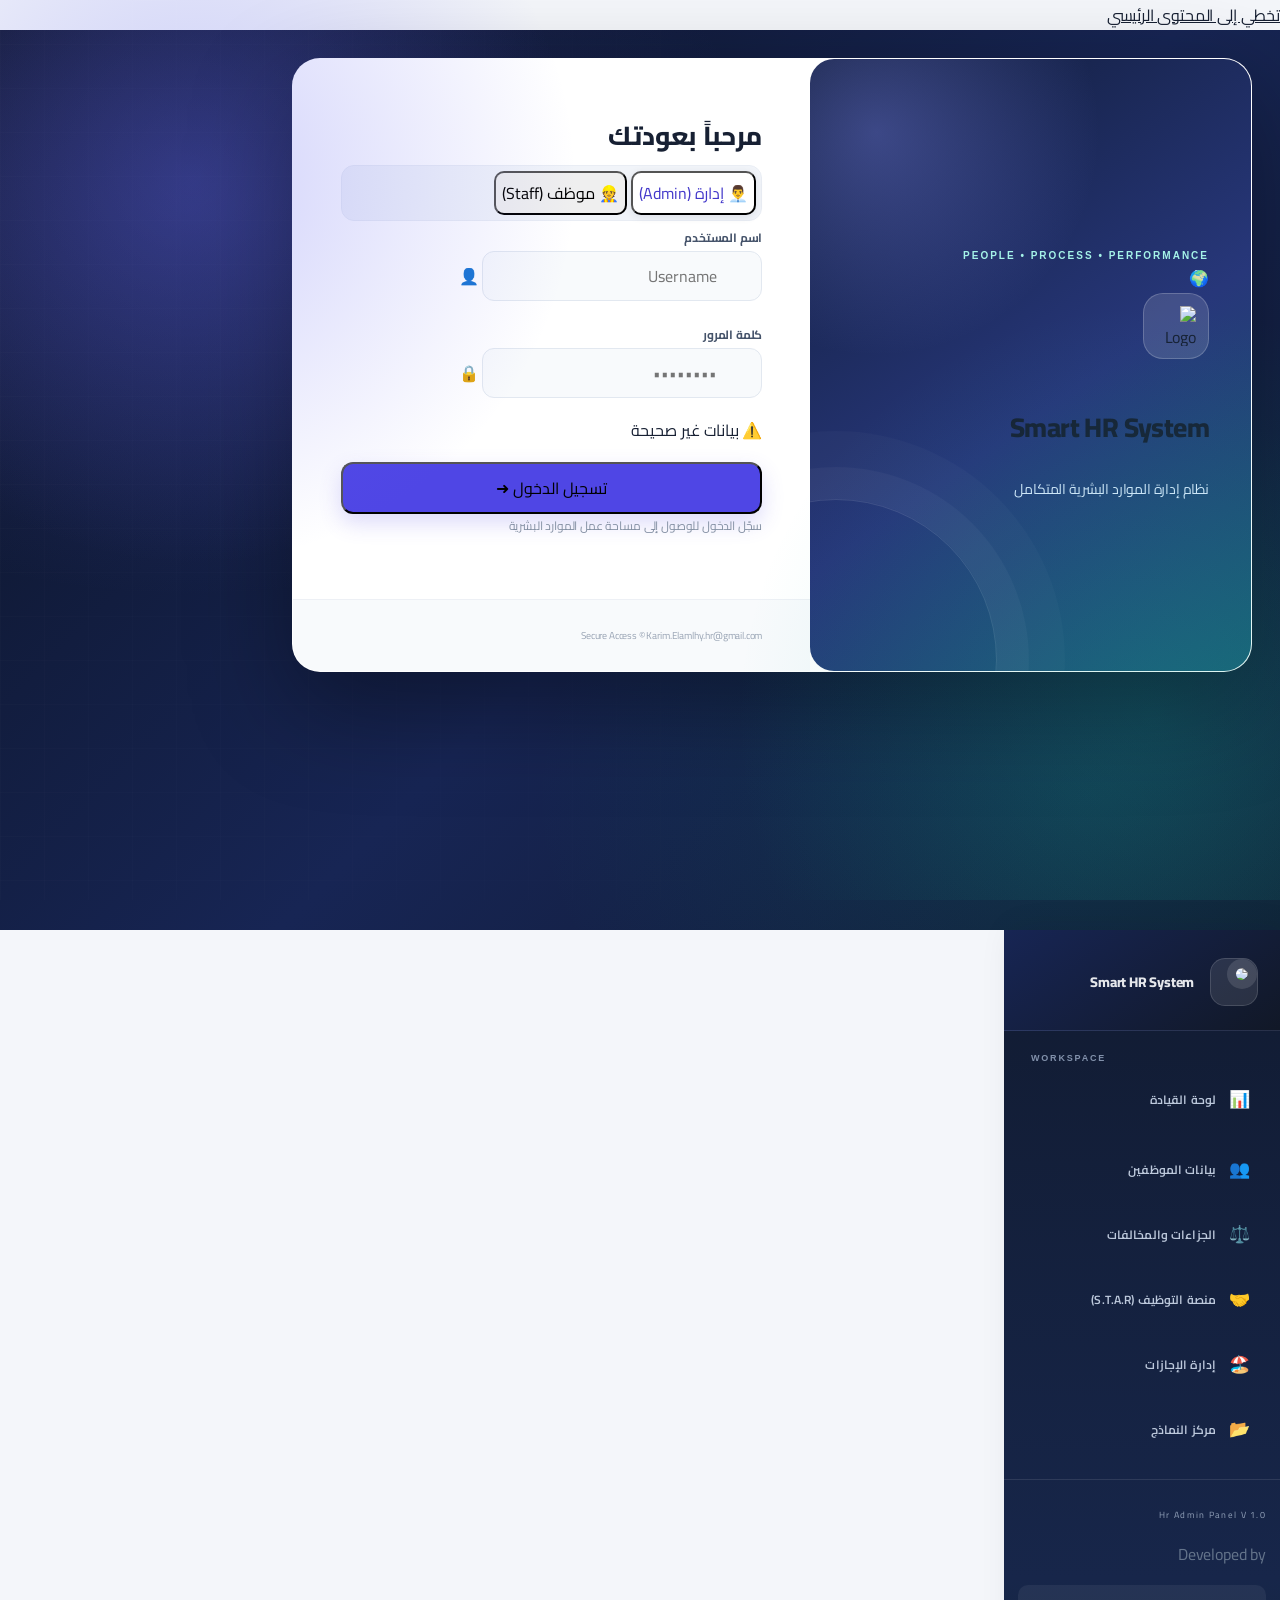
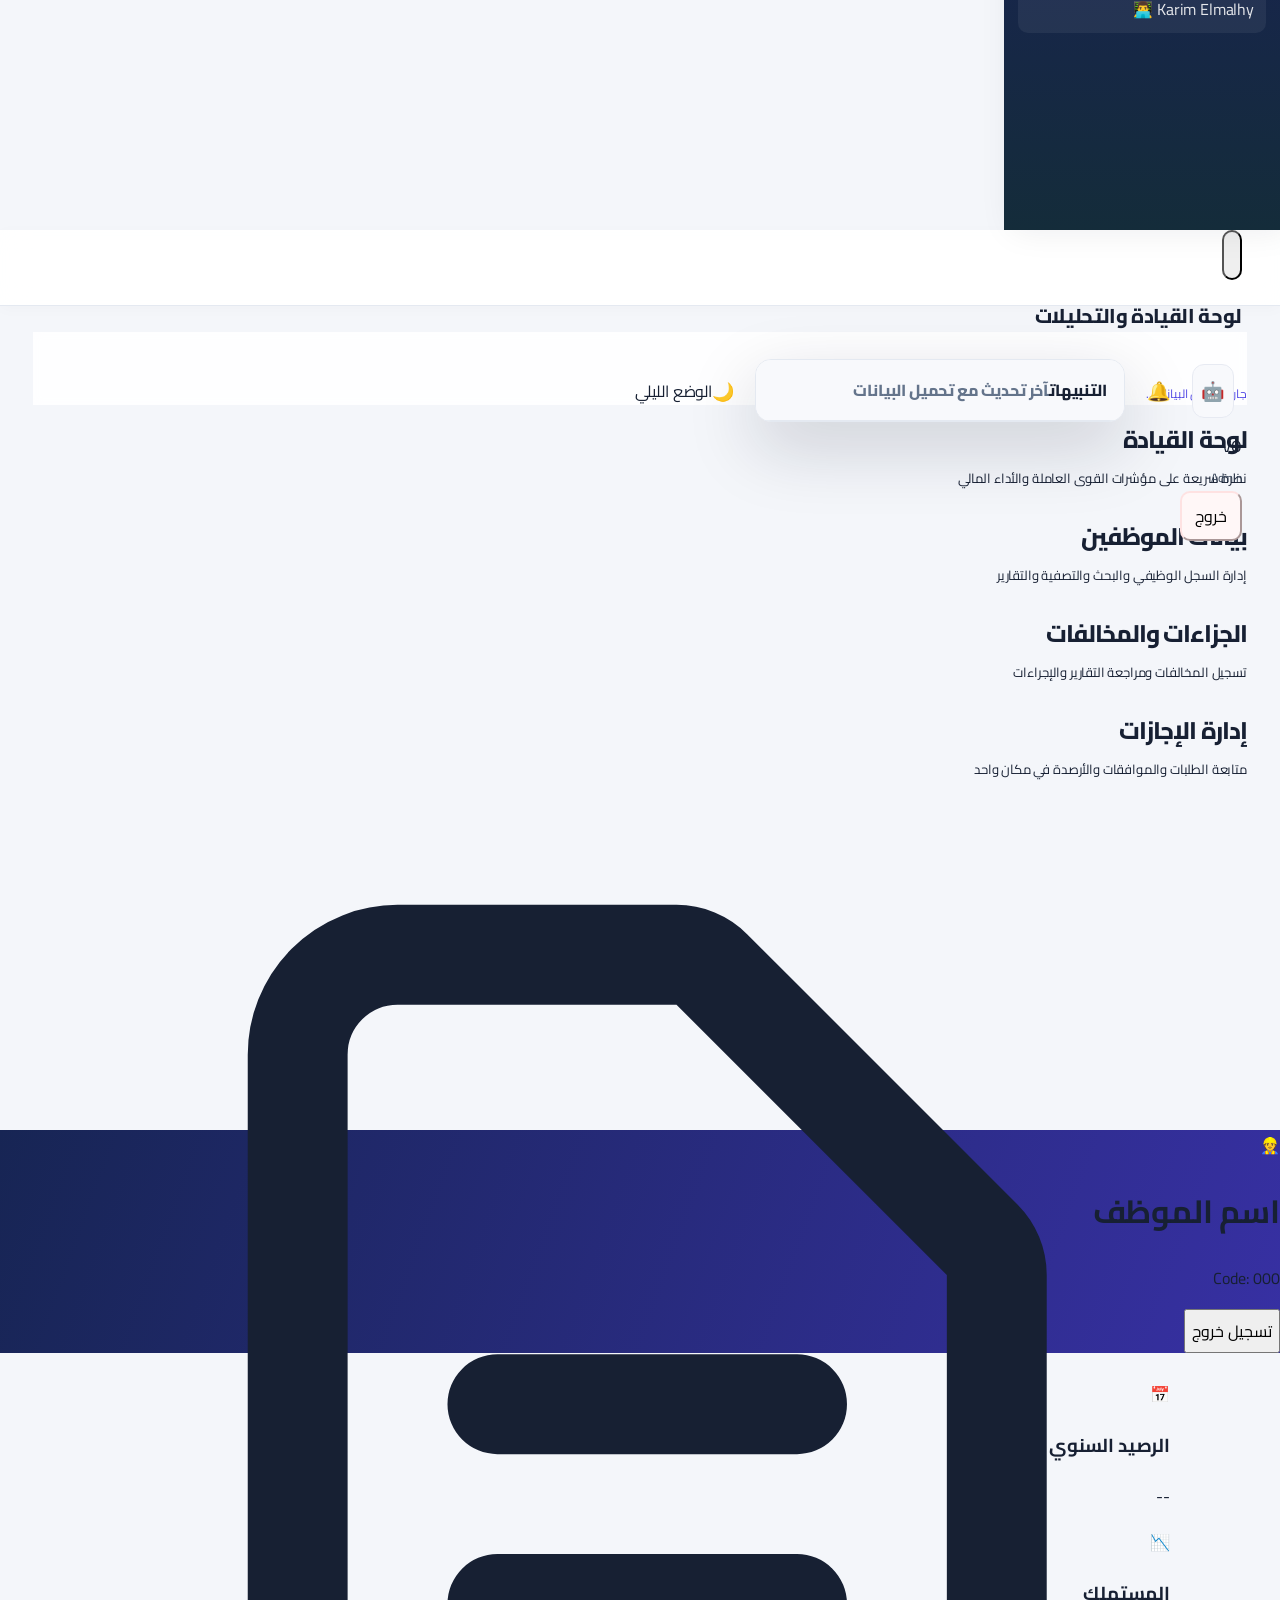
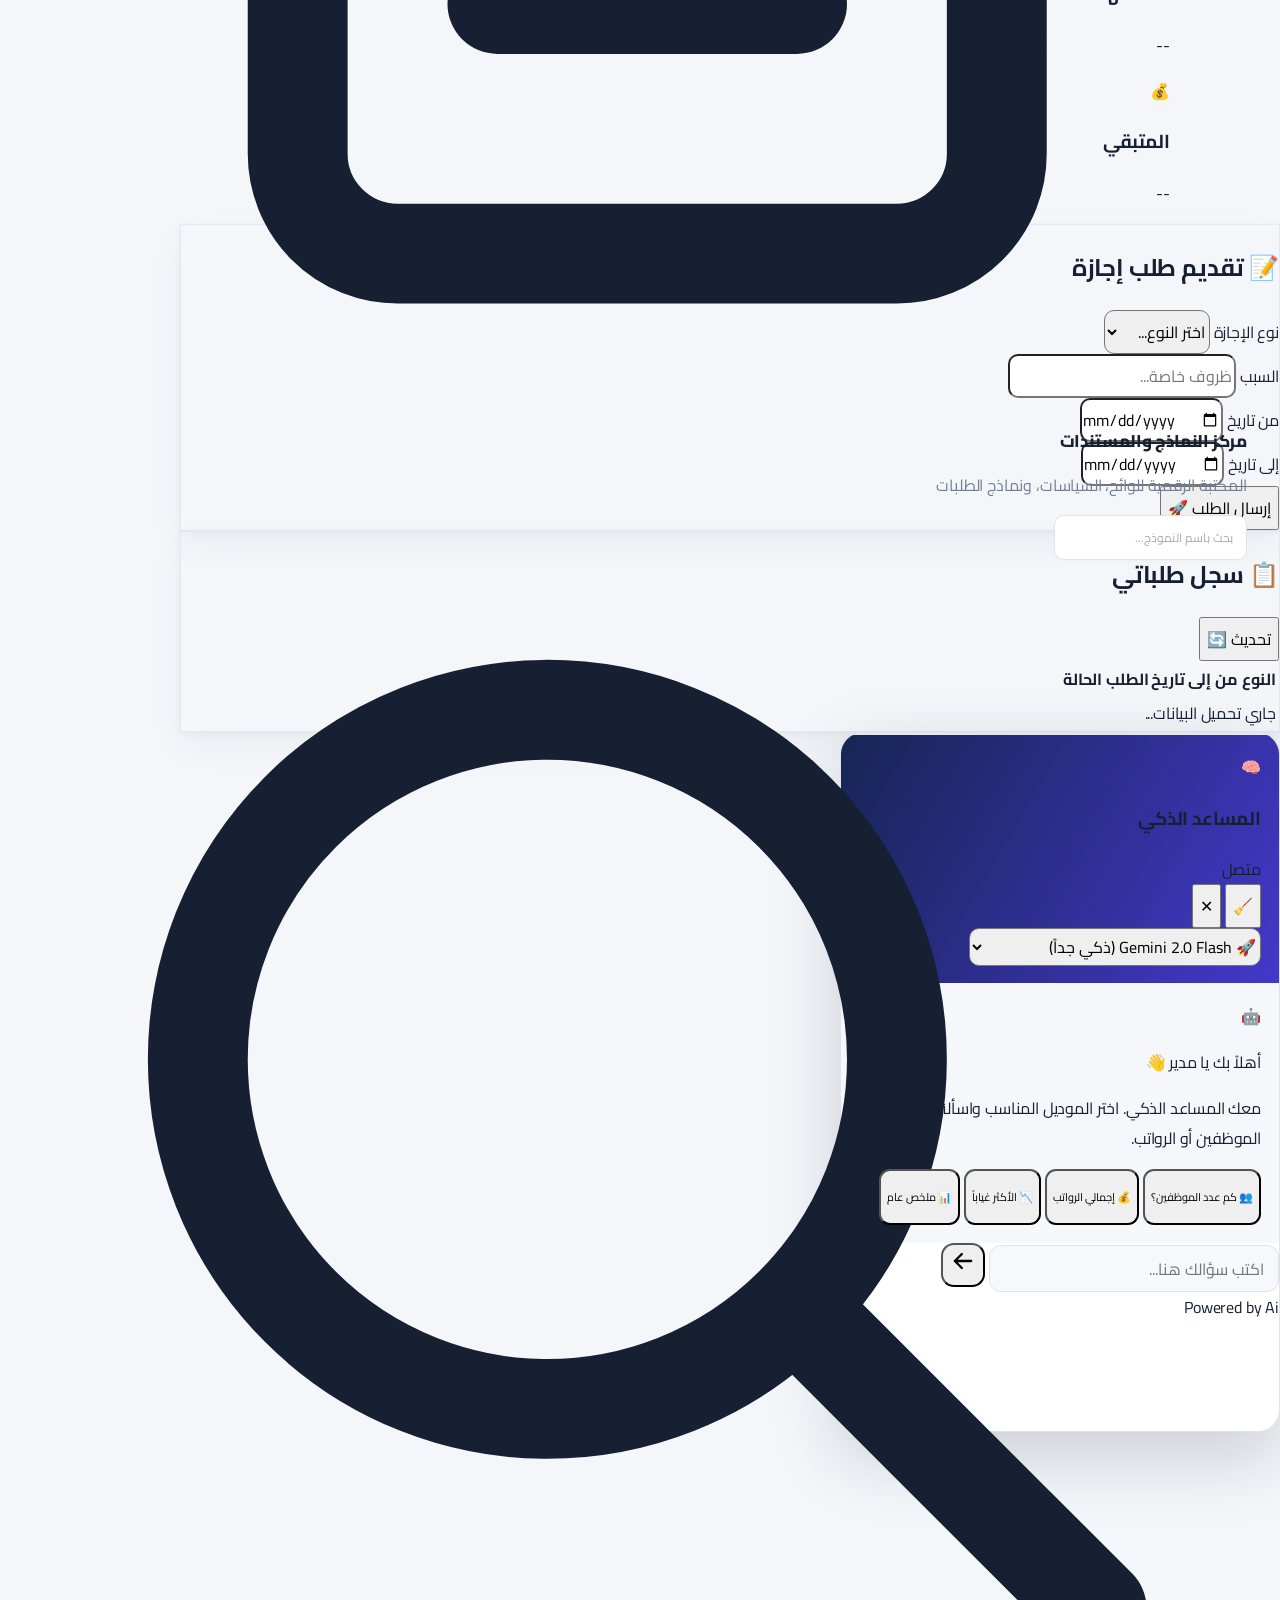
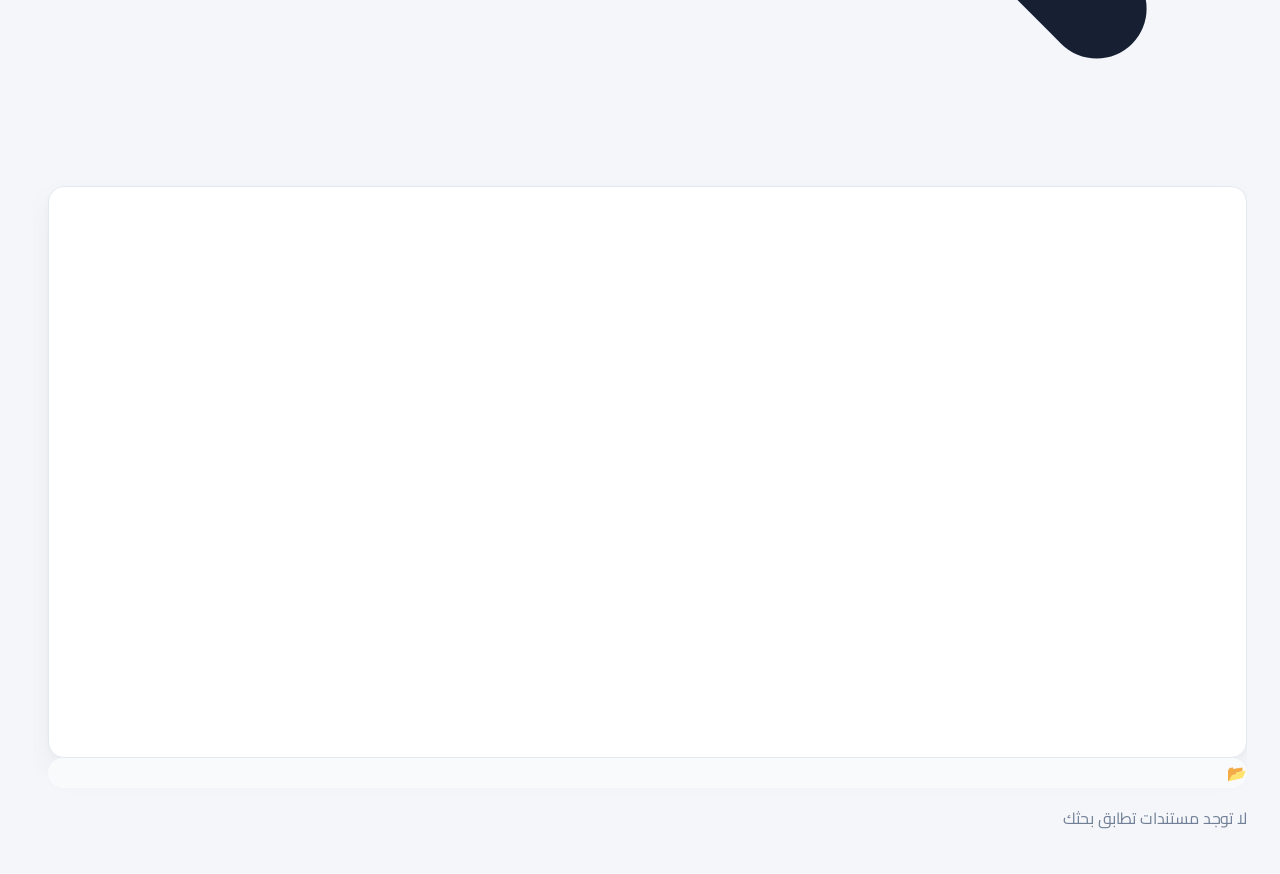
==== commit 26af8131: "fix(html): normalize stylesheet link whitespace" ====
--- a/index.html
+++ b/index.html
@@ -35,7 +35,10 @@
     }
   </script>
   <link rel="icon" href="https://cdn-icons-png.flaticon.com/512/9187/9187604.png" type="image/png">
-  <link rel="stylesheet" href="css/style.css?v=20261108-single">\n\n\n</head>
+  <link rel="stylesheet" href="css/style.css?v=20261108-single">
+
+
+</head>
 
 <body
     class="bg-gray-100 font-cairo text-gray-800 selection:bg-virginia-200 selection:text-virginia-900 overflow-hidden">
